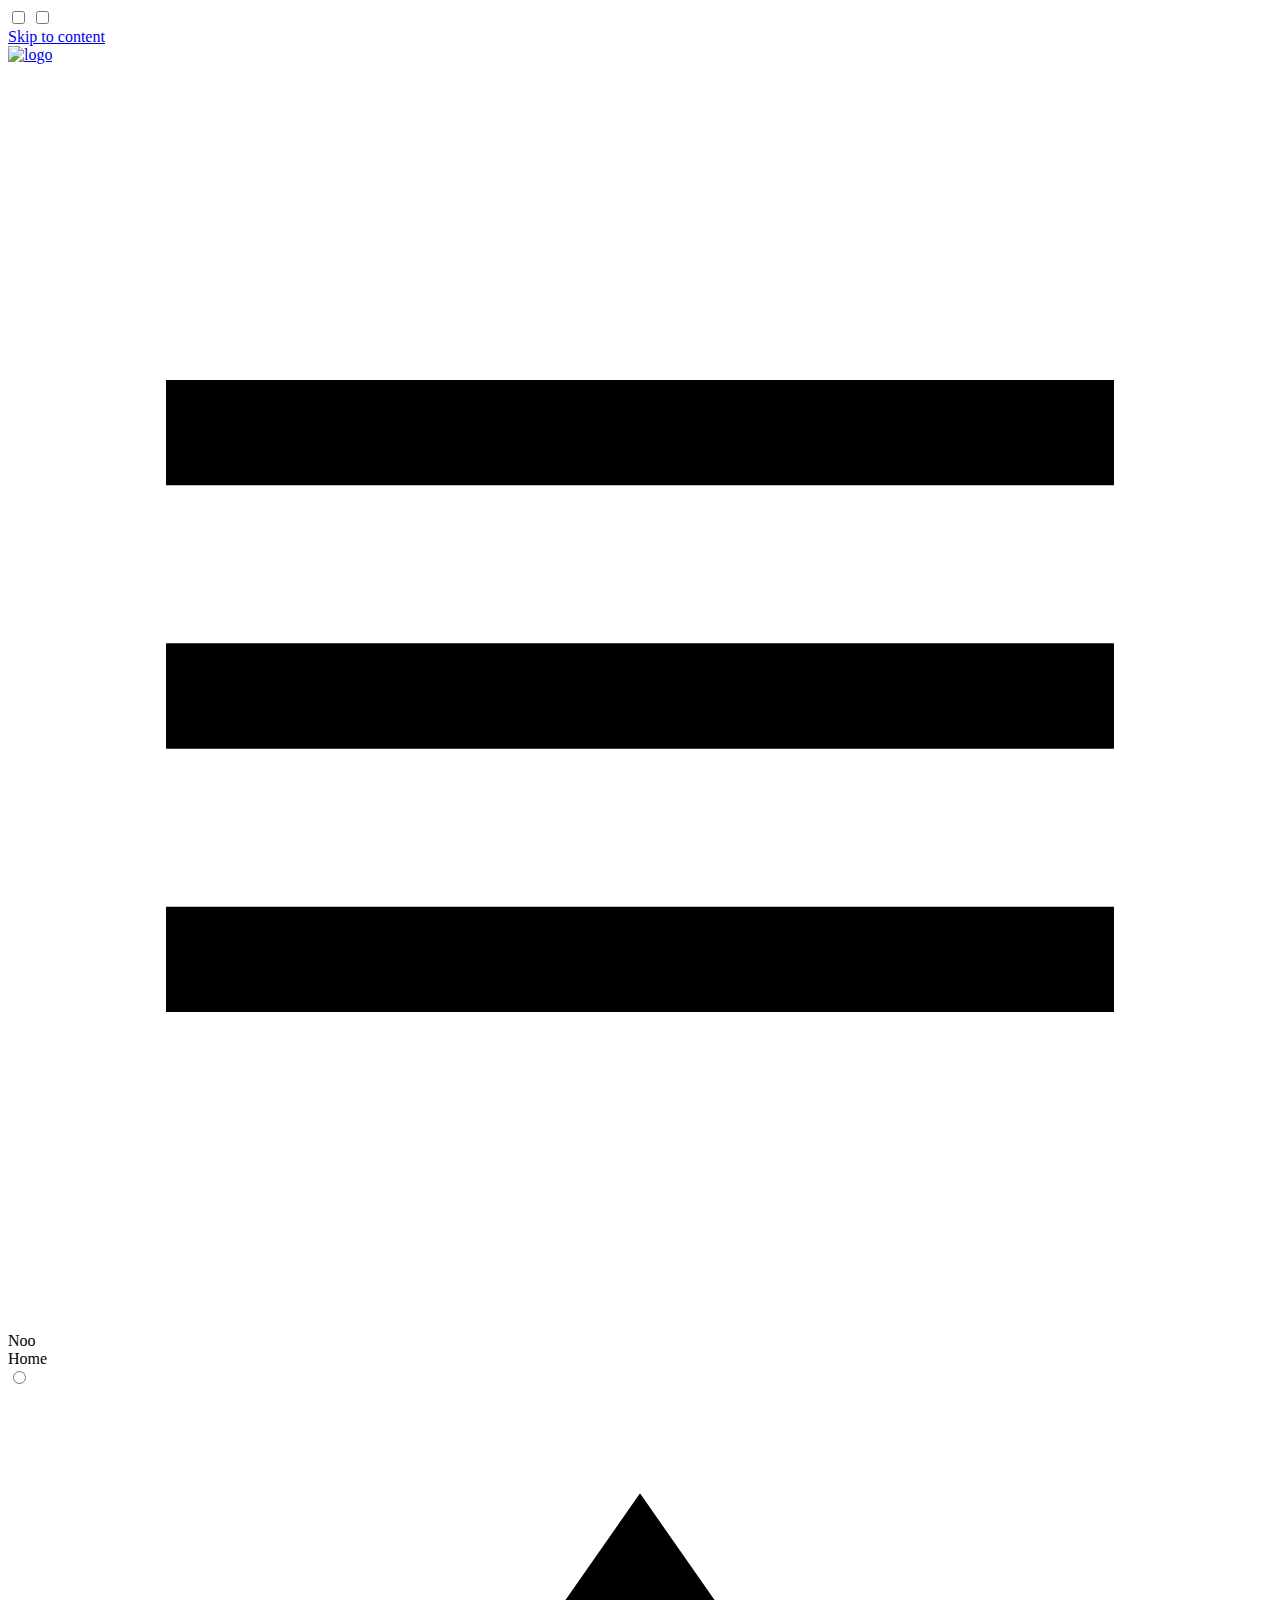
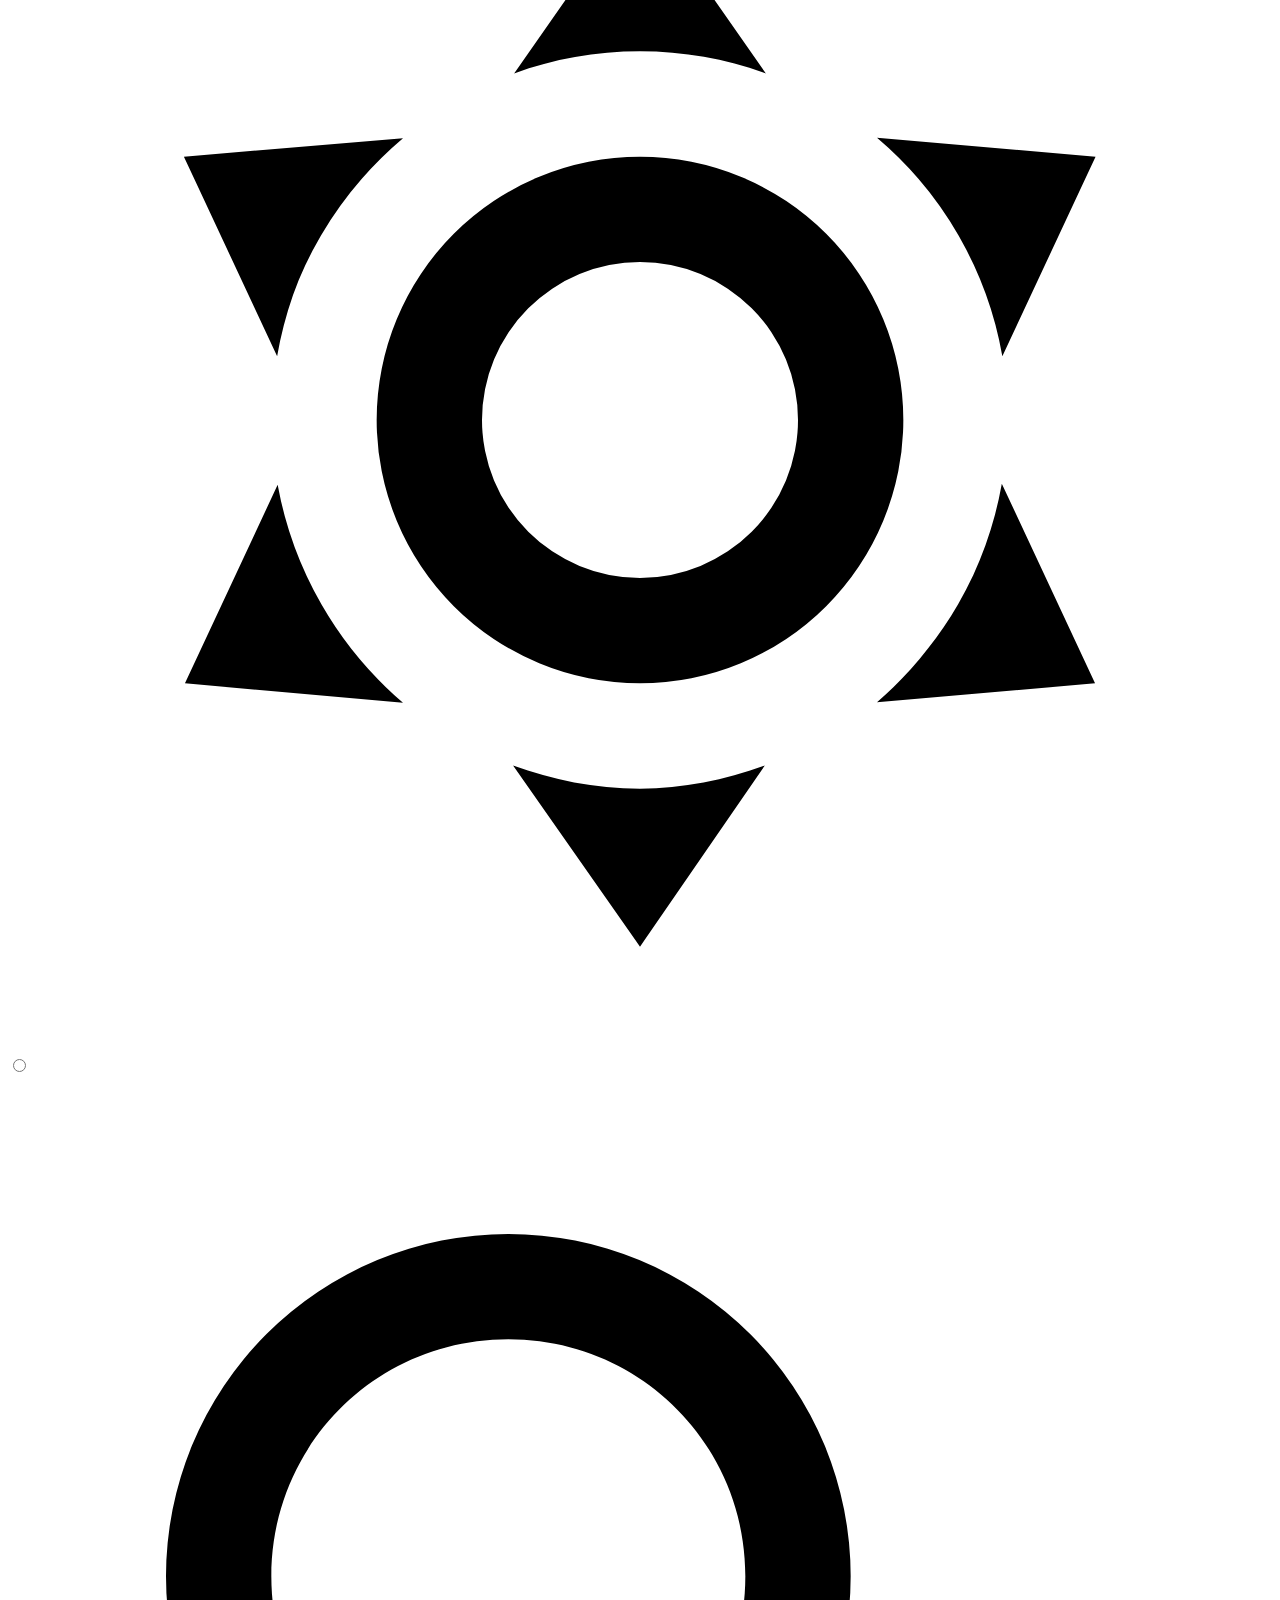
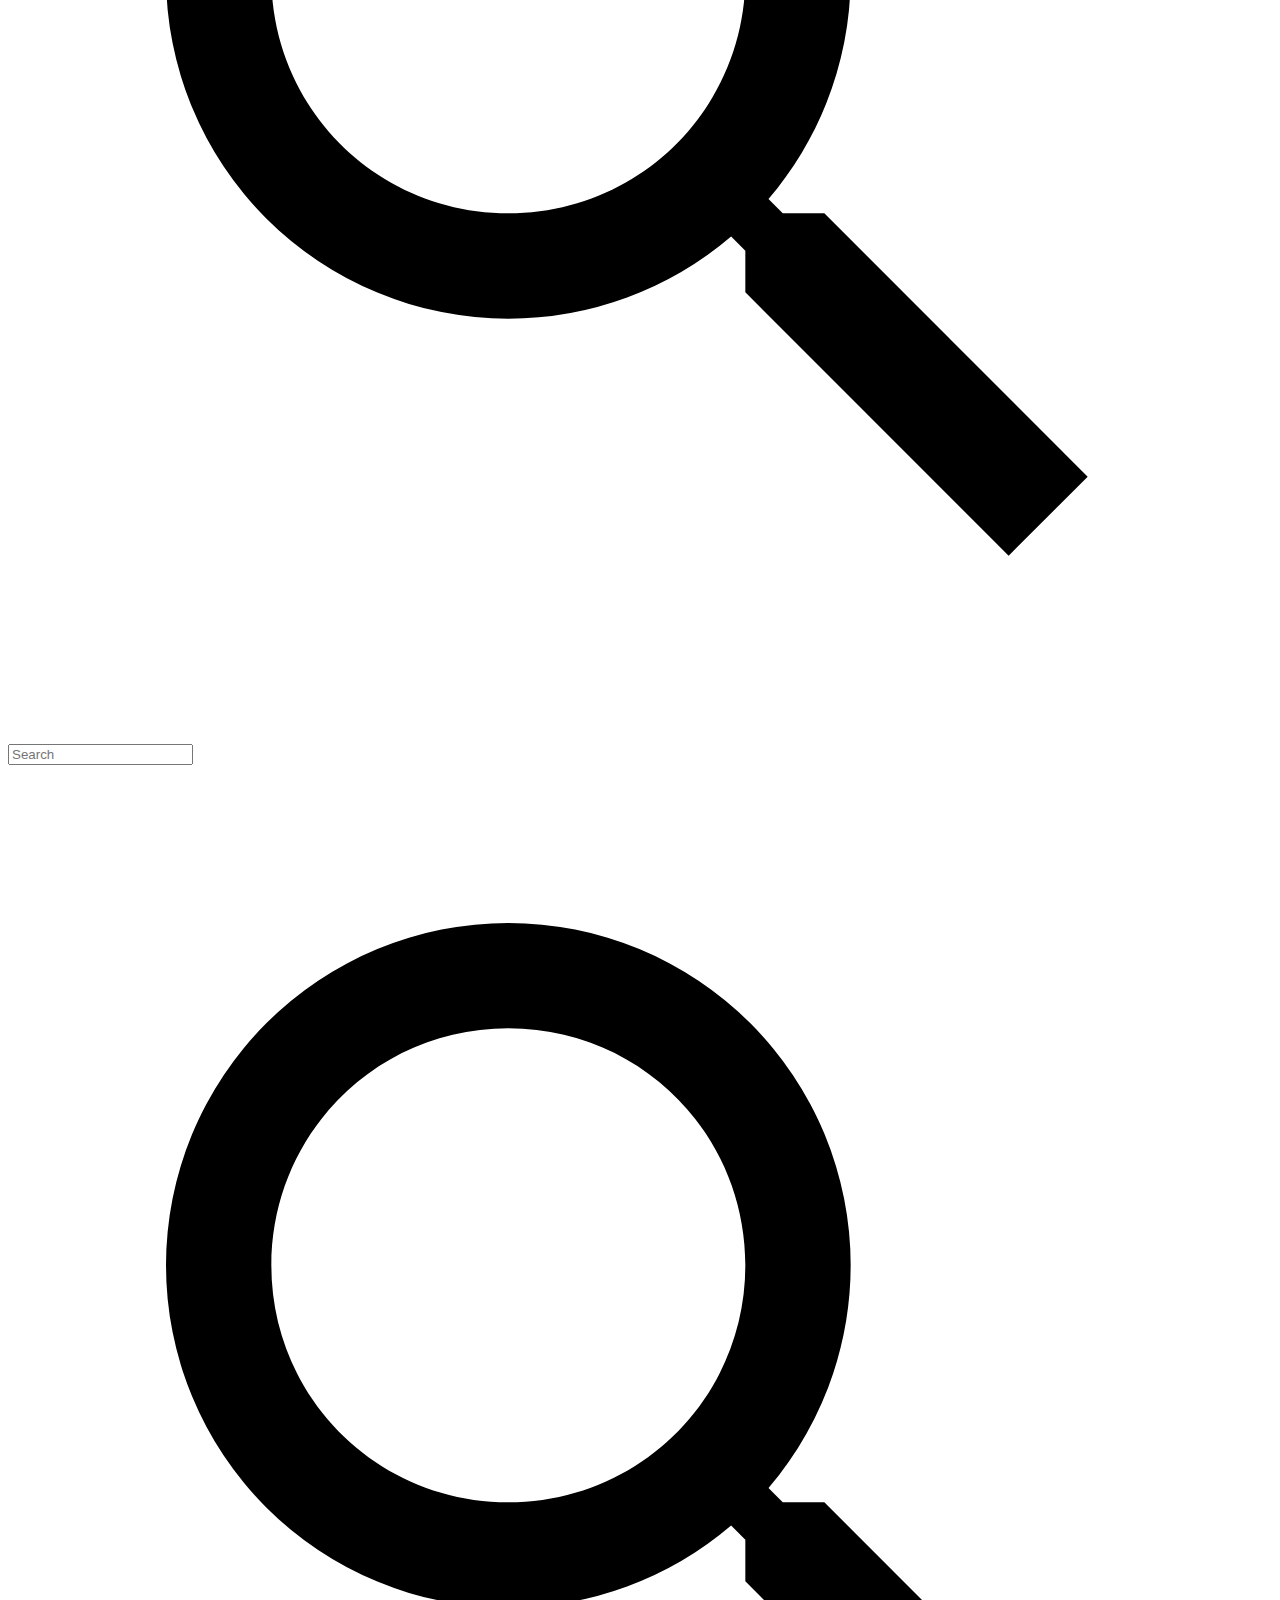
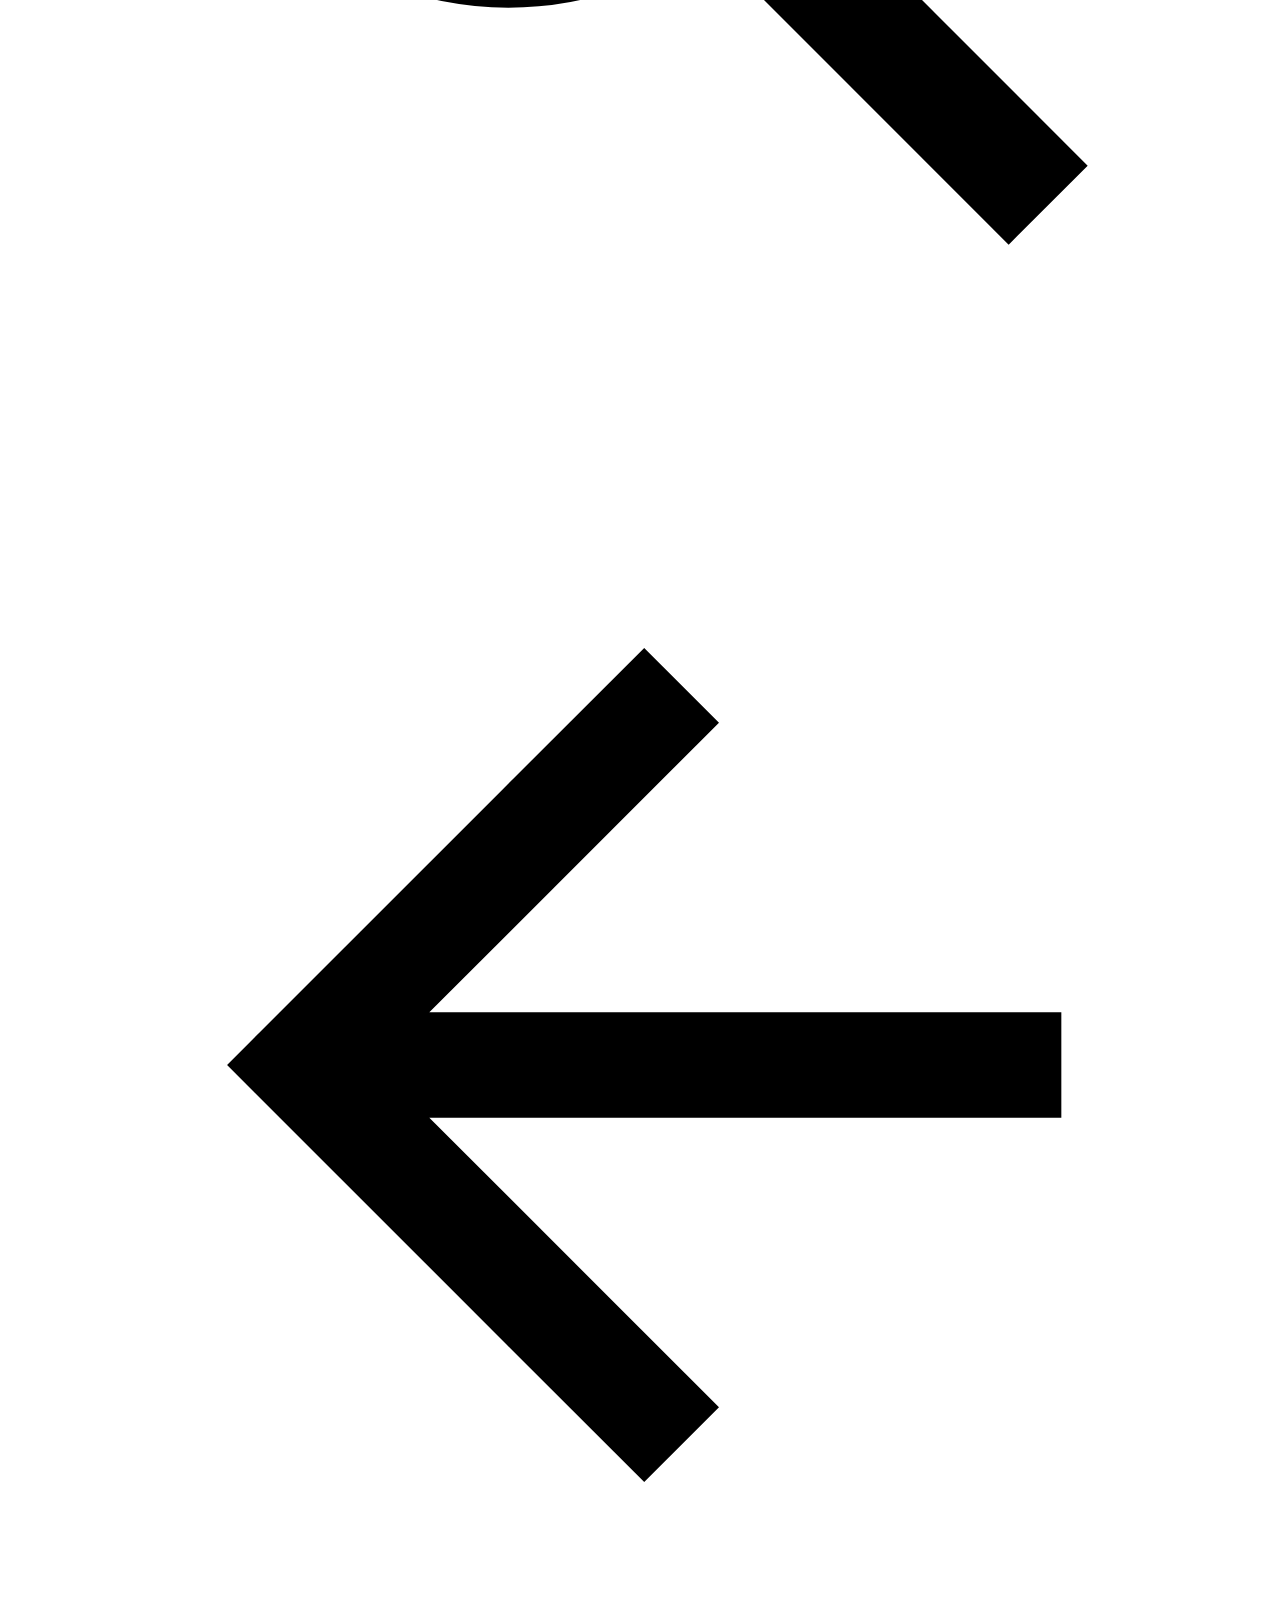
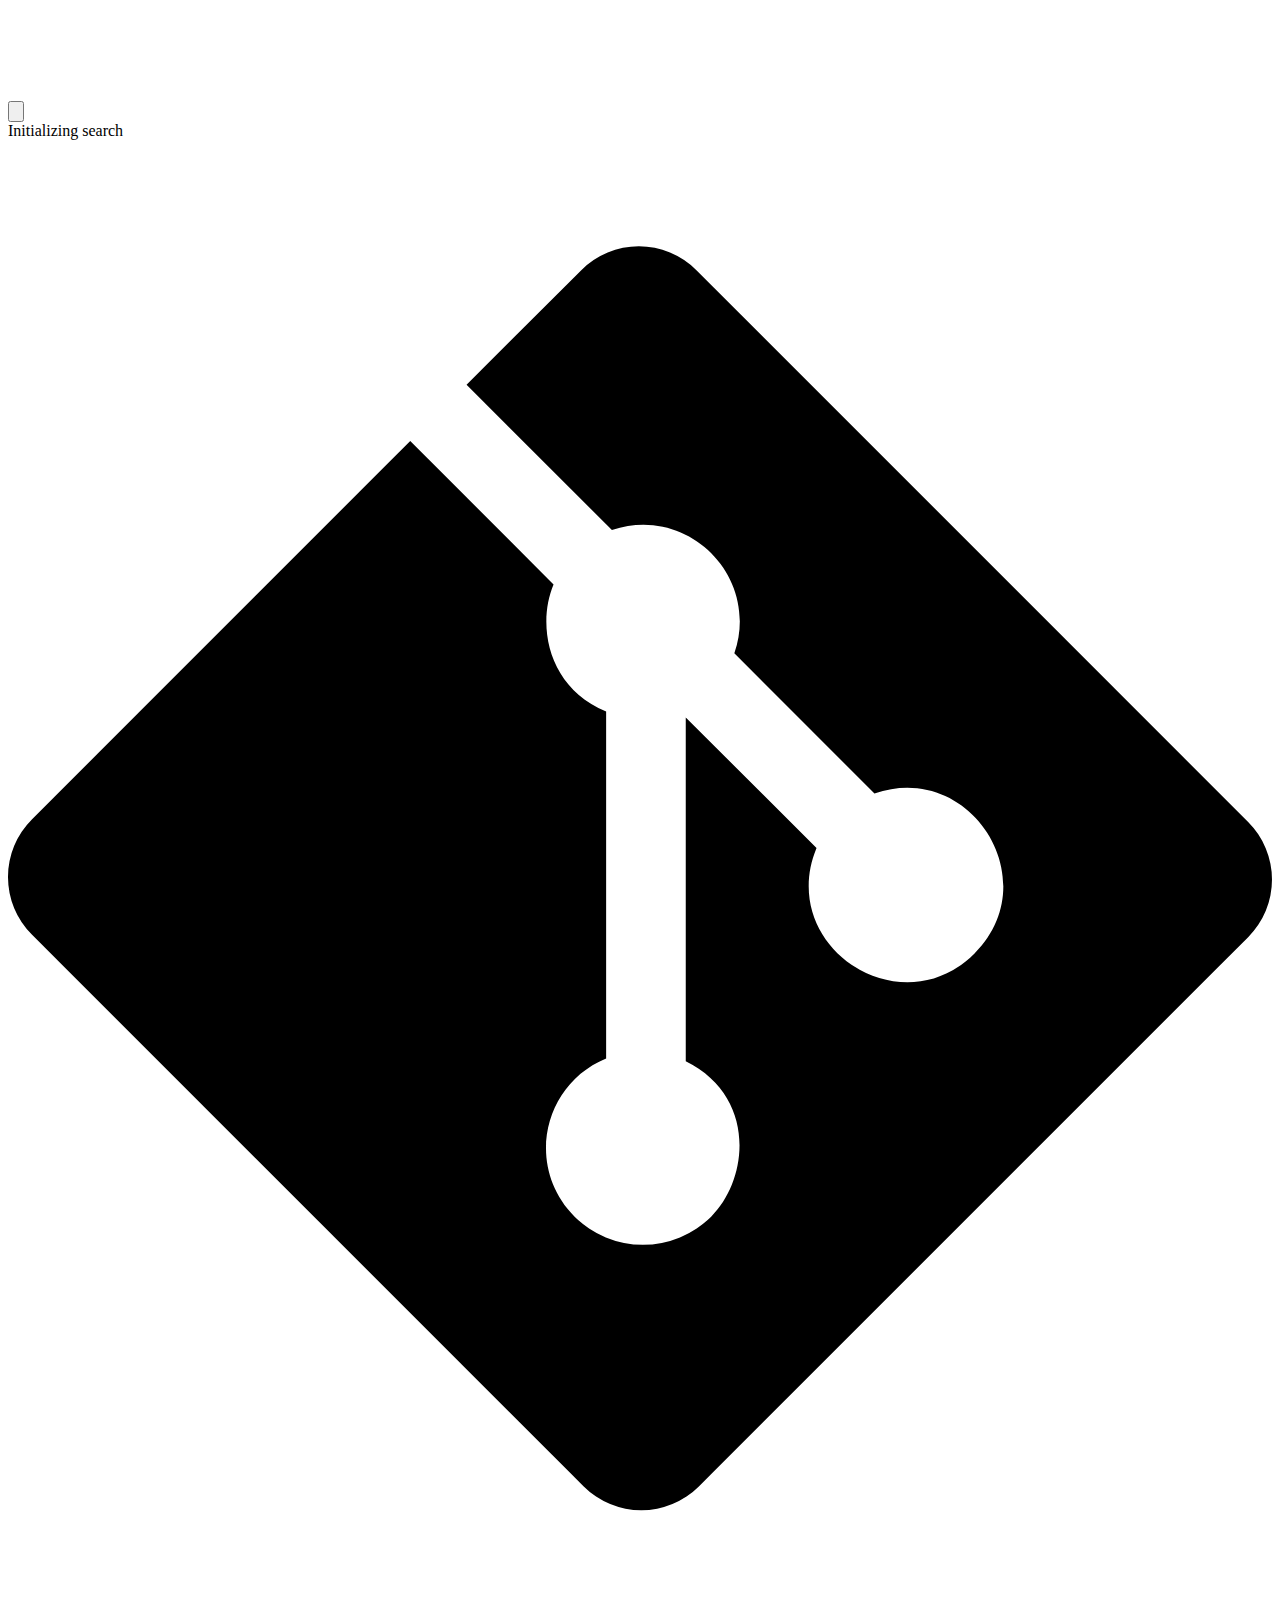
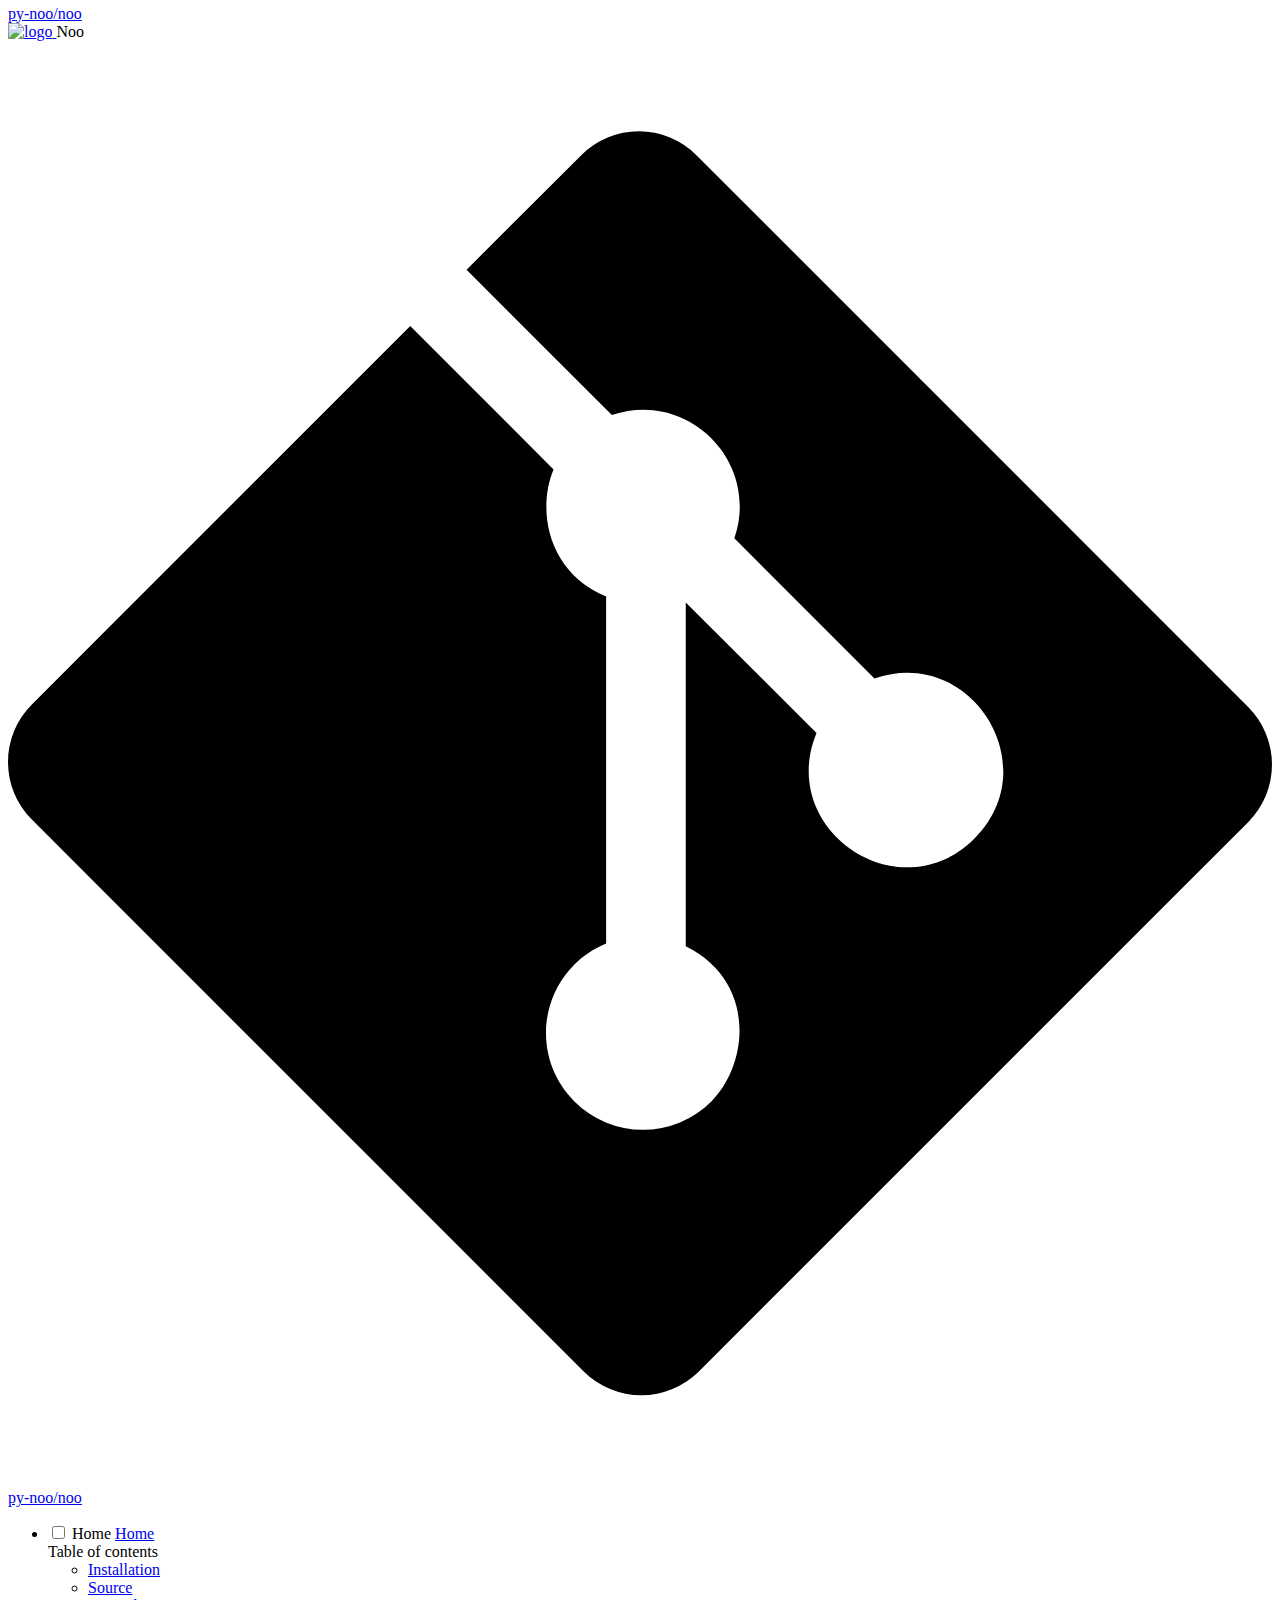
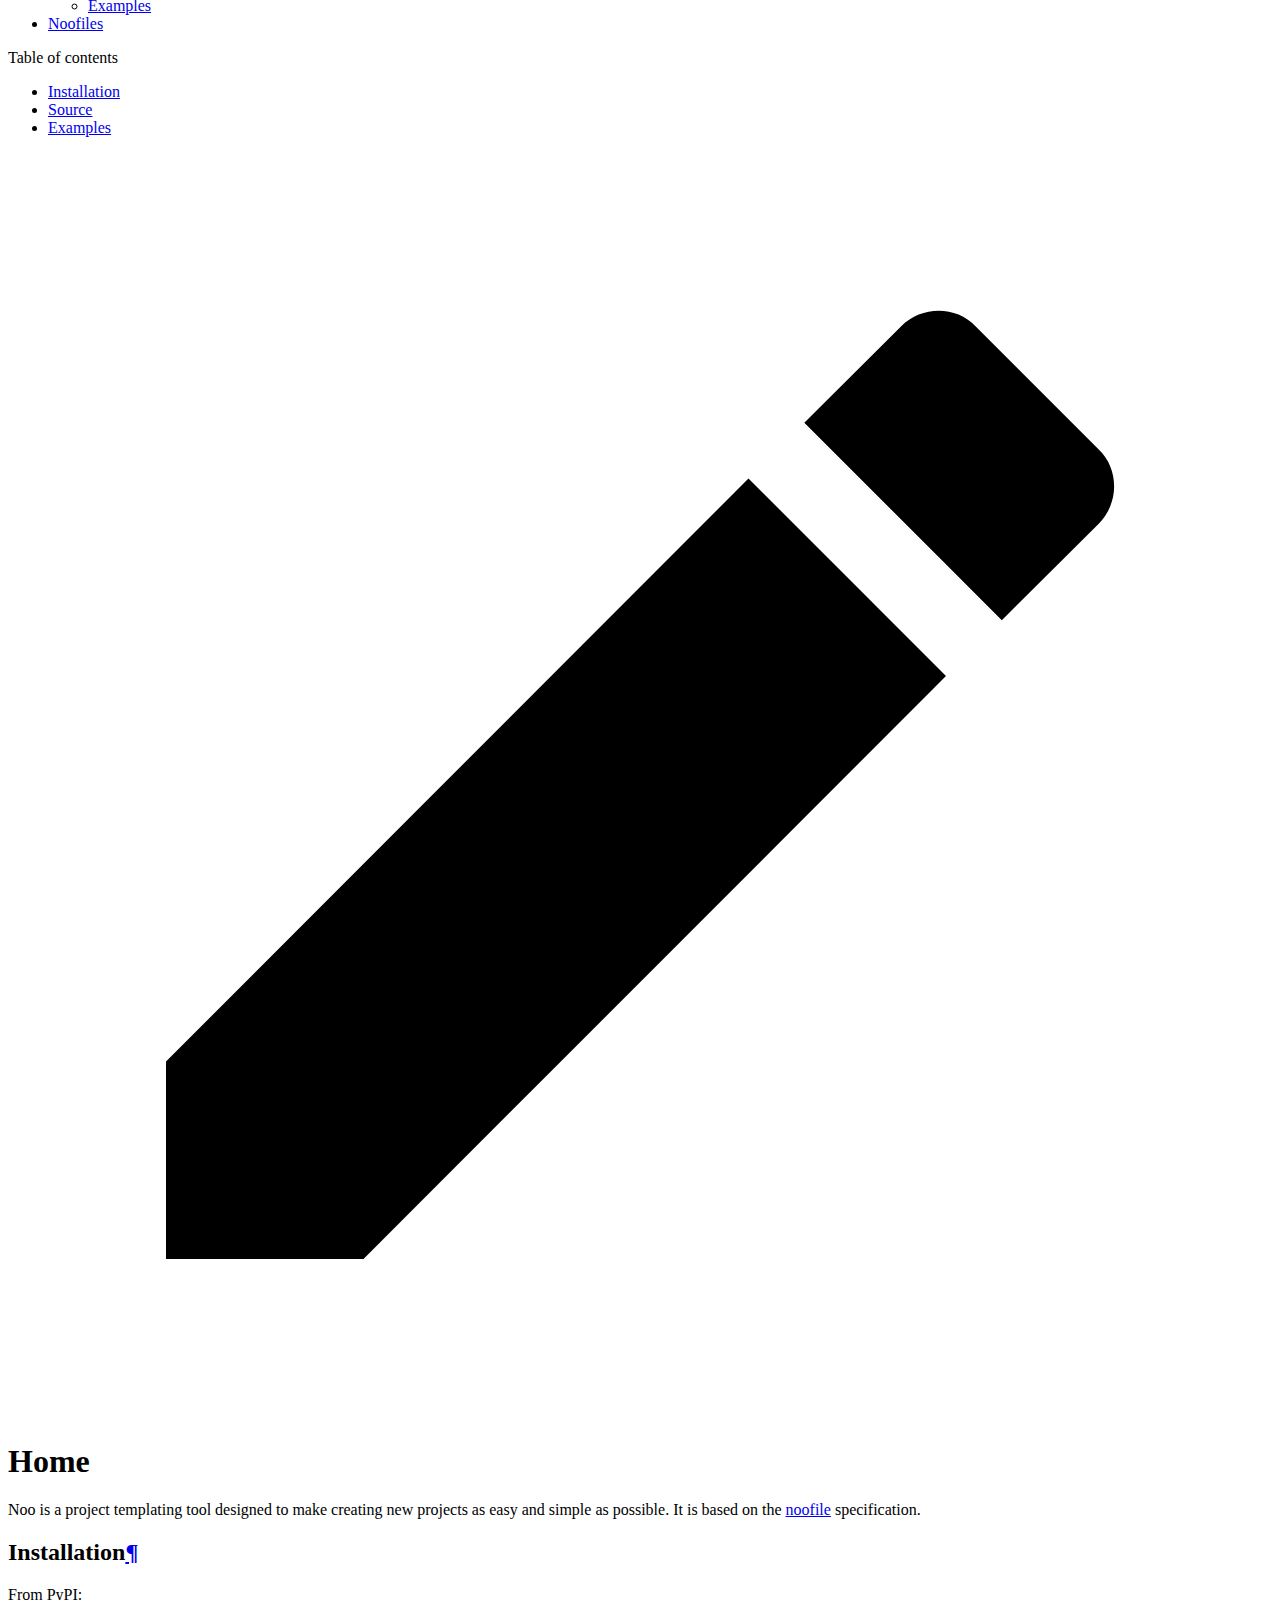
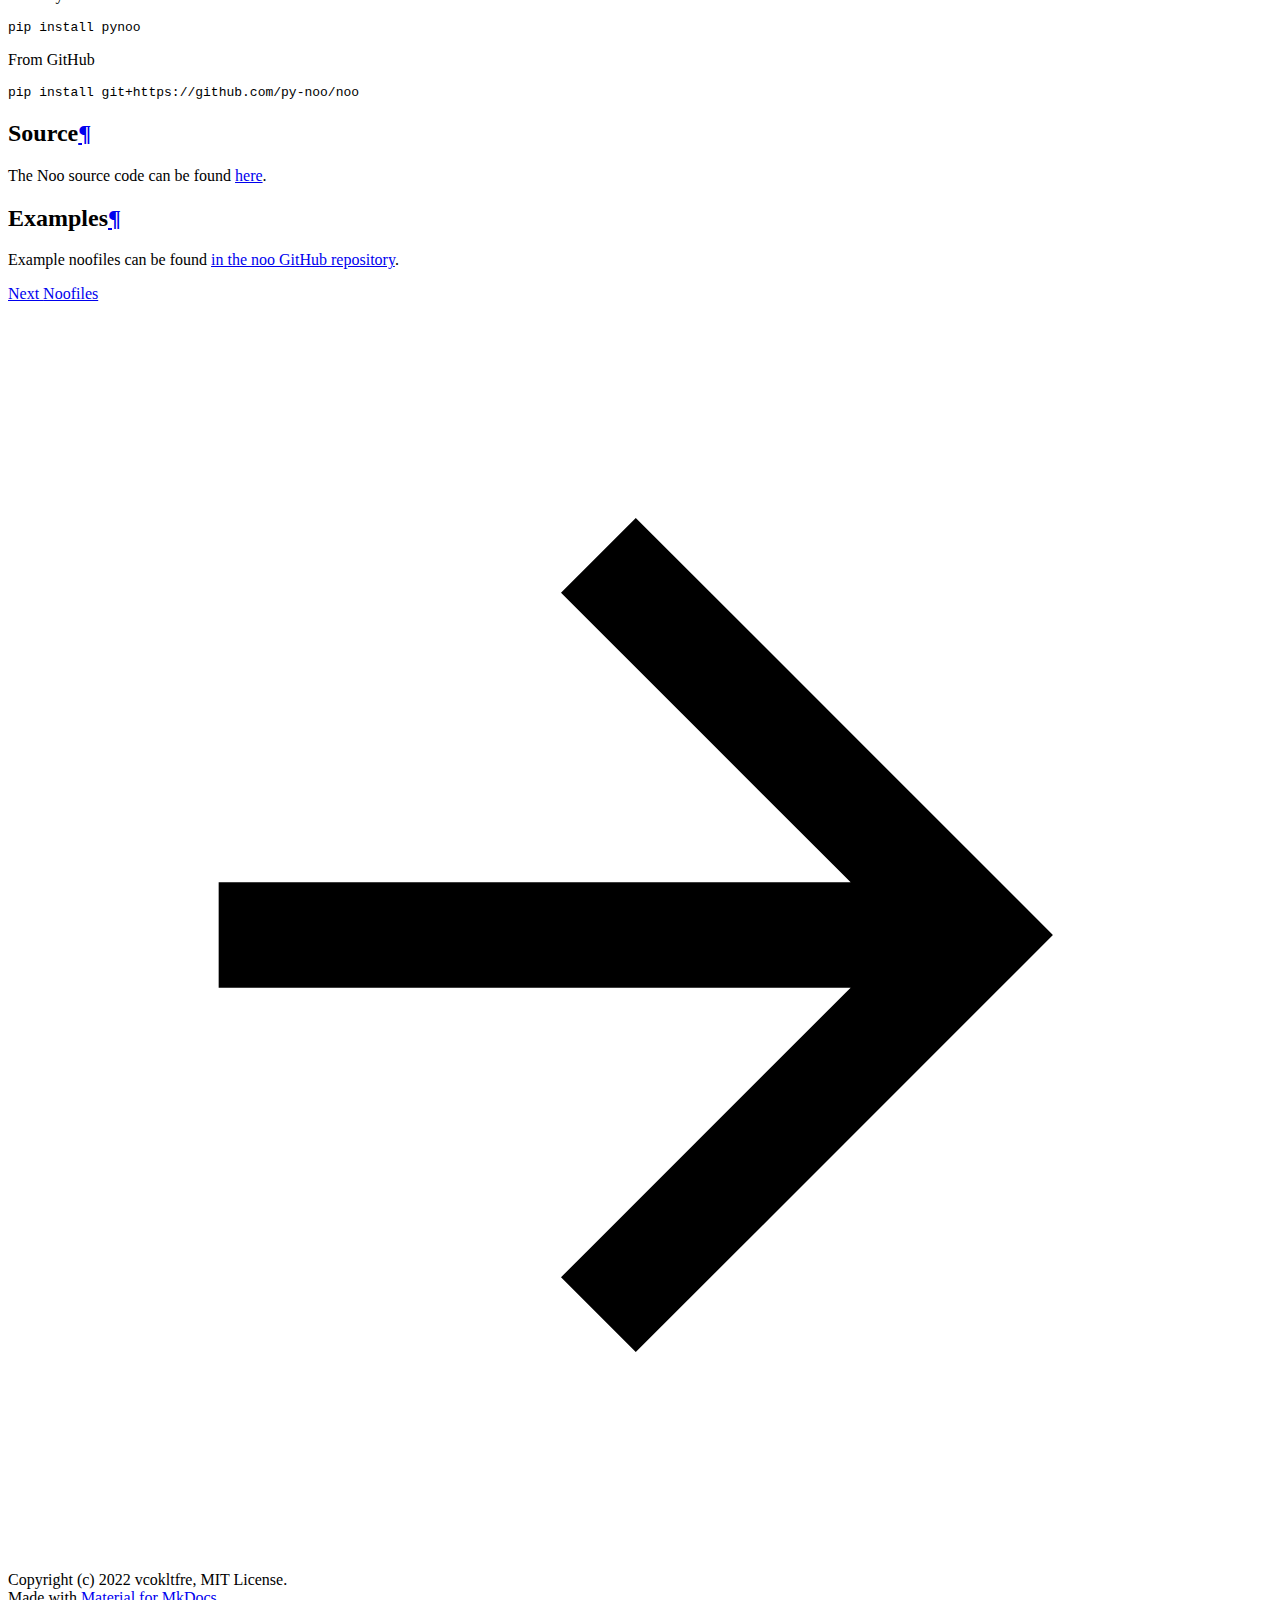
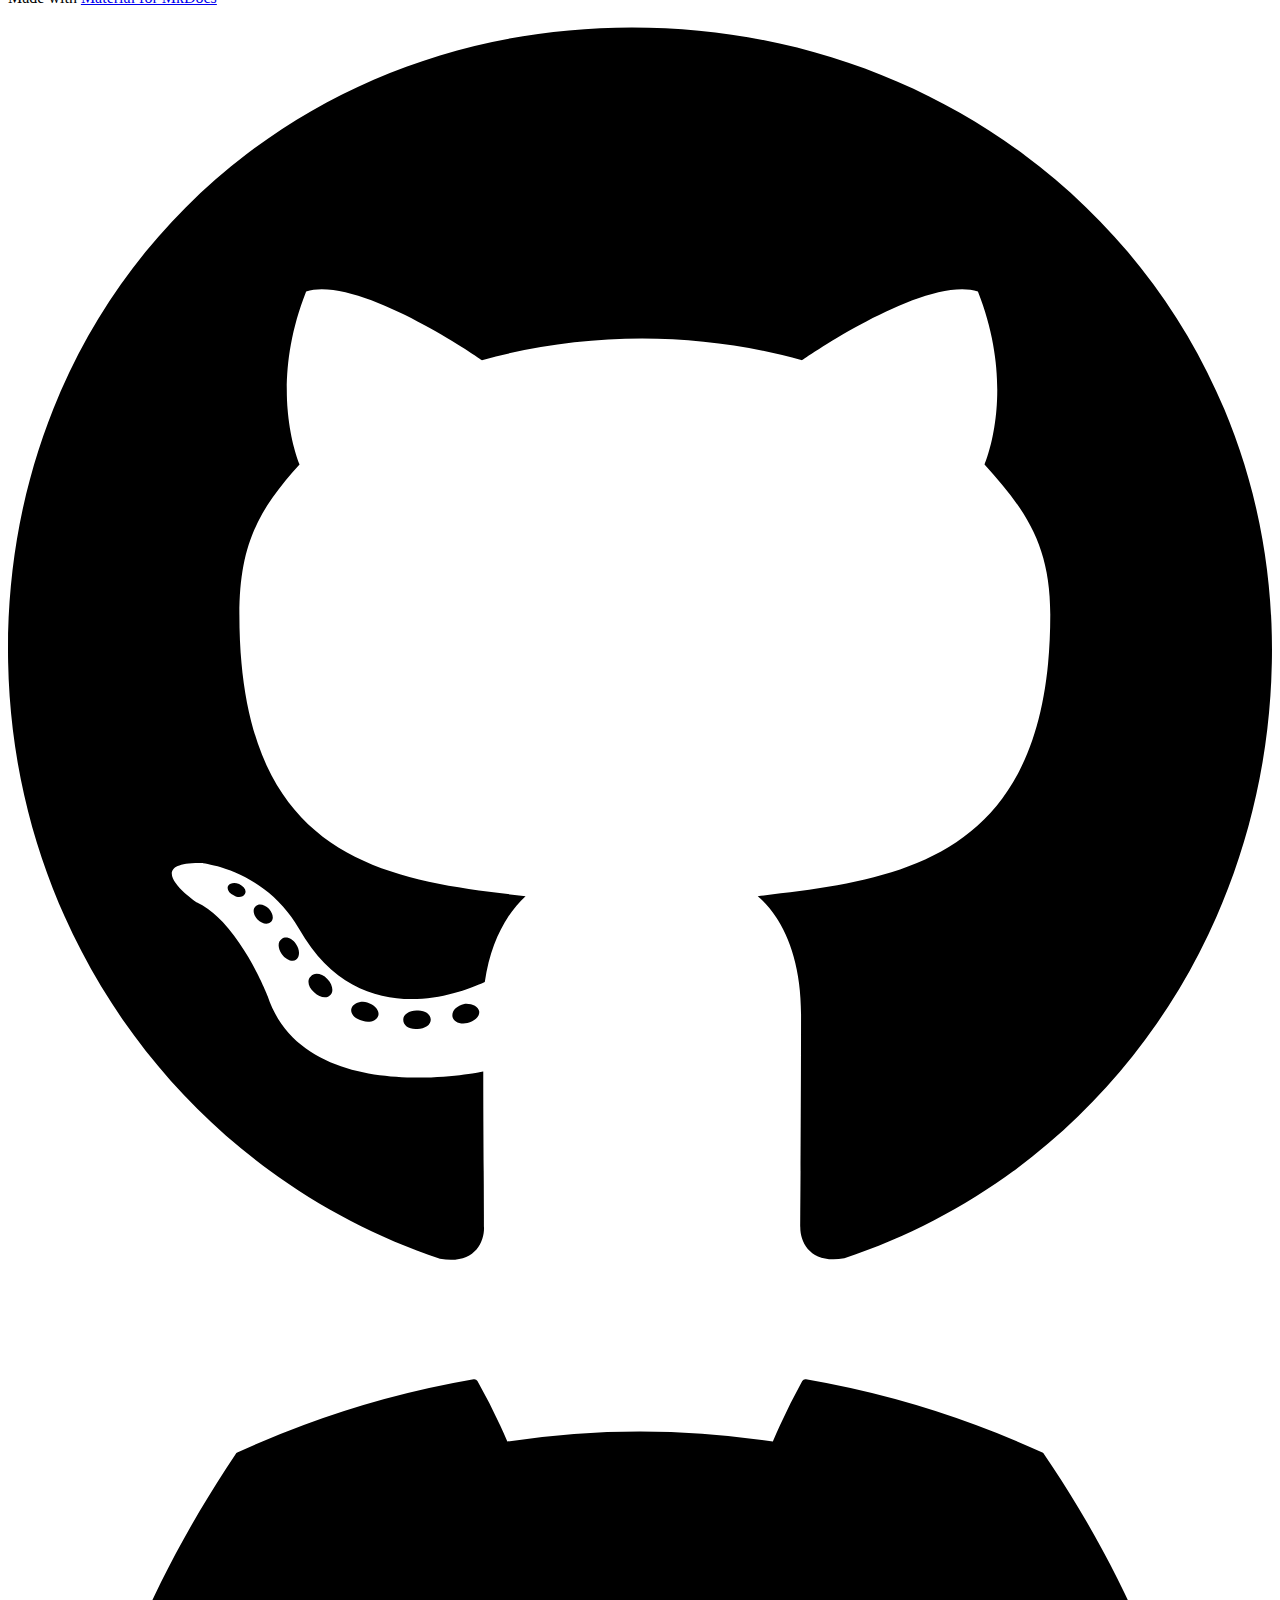
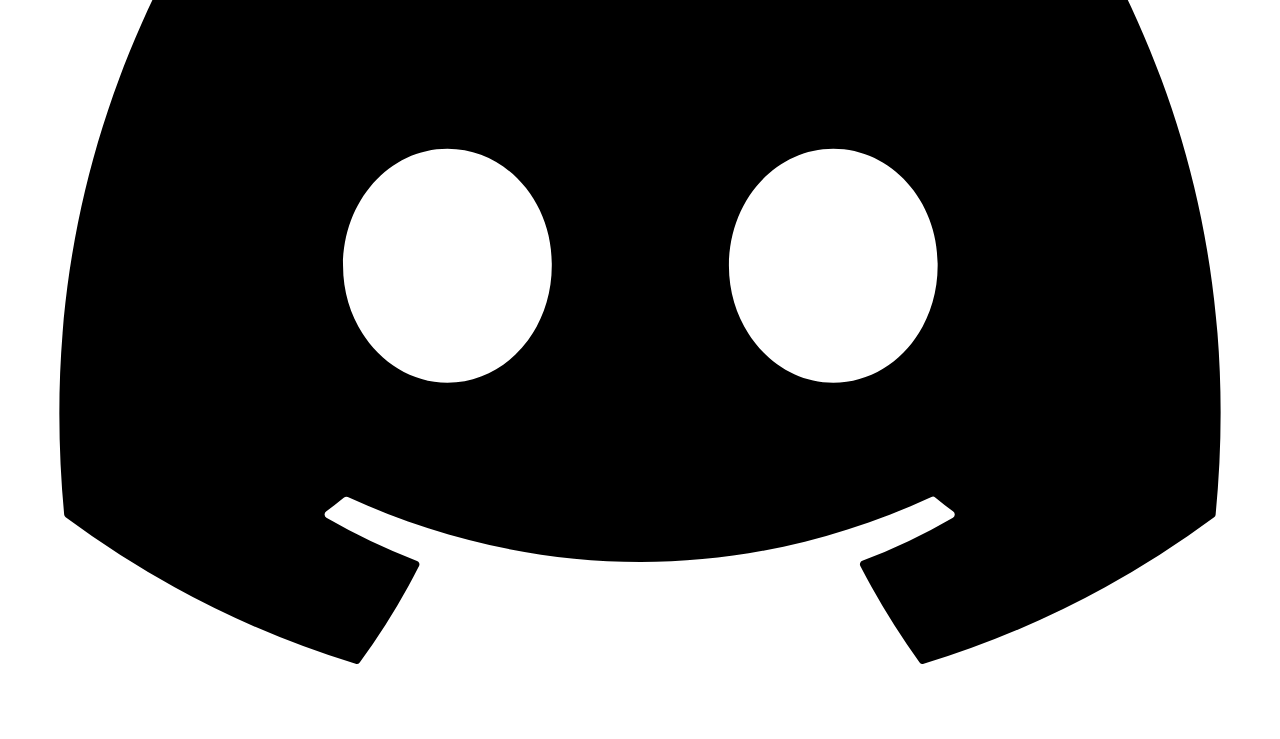
==== index.html @ ce6f0817 "Deployed 5e84548 with MkDocs version: 1.2.3" ====
<!doctype html>
<html lang="en" class="no-js">
  <head>
    
      <meta charset="utf-8">
      <meta name="viewport" content="width=device-width,initial-scale=1">
      
        <meta name="description" content="Easily create new projects from template repositories.">
      
      
      
        <link rel="canonical" href="https://nooproject.dev/">
      
      <link rel="icon" href="assets/noo.png">
      <meta name="generator" content="mkdocs-1.2.3, mkdocs-material-8.2.5">
    
    
      
        <title>Noo</title>
      
    
    
      <link rel="stylesheet" href="assets/stylesheets/main.2d9f7617.min.css">
      
        
        <link rel="stylesheet" href="assets/stylesheets/palette.e6a45f82.min.css">
        
      
    
    
    
      
        
        
        <link rel="preconnect" href="https://fonts.gstatic.com" crossorigin>
        <link rel="stylesheet" href="https://fonts.googleapis.com/css?family=Roboto:300,300i,400,400i,700,700i%7CRoboto+Mono:400,400i,700,700i&display=fallback">
        <style>:root{--md-text-font:"Roboto";--md-code-font:"Roboto Mono"}</style>
      
    
    
      <link rel="stylesheet" href="styles/light.css">
    
      <link rel="stylesheet" href="styles/dark.css">
    
      <link rel="stylesheet" href="styles/common.css">
    
    <script>__md_scope=new URL(".",location),__md_get=(e,_=localStorage,t=__md_scope)=>JSON.parse(_.getItem(t.pathname+"."+e)),__md_set=(e,_,t=localStorage,a=__md_scope)=>{try{t.setItem(a.pathname+"."+e,JSON.stringify(_))}catch(e){}}</script>
    
      

    
    
  </head>
  
  
    
    
      
    
    
    
    
    <body dir="ltr" data-md-color-scheme="light" data-md-color-primary="" data-md-color-accent="">
  
    
    
      <script>var palette=__md_get("__palette");if(palette&&"object"==typeof palette.color)for(var key of Object.keys(palette.color))document.body.setAttribute("data-md-color-"+key,palette.color[key])</script>
    
    <input class="md-toggle" data-md-toggle="drawer" type="checkbox" id="__drawer" autocomplete="off">
    <input class="md-toggle" data-md-toggle="search" type="checkbox" id="__search" autocomplete="off">
    <label class="md-overlay" for="__drawer"></label>
    <div data-md-component="skip">
      
        
        <a href="#installation" class="md-skip">
          Skip to content
        </a>
      
    </div>
    <div data-md-component="announce">
      
    </div>
    
    
      

<header class="md-header" data-md-component="header">
  <nav class="md-header__inner md-grid" aria-label="Header">
    <a href="." title="Noo" class="md-header__button md-logo" aria-label="Noo" data-md-component="logo">
      
  <img src="assets/noo.png" alt="logo">

    </a>
    <label class="md-header__button md-icon" for="__drawer">
      <svg xmlns="http://www.w3.org/2000/svg" viewBox="0 0 24 24"><path d="M3 6h18v2H3V6m0 5h18v2H3v-2m0 5h18v2H3v-2z"/></svg>
    </label>
    <div class="md-header__title" data-md-component="header-title">
      <div class="md-header__ellipsis">
        <div class="md-header__topic">
          <span class="md-ellipsis">
            Noo
          </span>
        </div>
        <div class="md-header__topic" data-md-component="header-topic">
          <span class="md-ellipsis">
            
              Home
            
          </span>
        </div>
      </div>
    </div>
    
      <form class="md-header__option" data-md-component="palette">
        
          
          
          <input class="md-option" data-md-color-media="(prefers-color-scheme: light)" data-md-color-scheme="light" data-md-color-primary="" data-md-color-accent=""  aria-label="Light Mode"  type="radio" name="__palette" id="__palette_1">
          
            <label class="md-header__button md-icon" title="Light Mode" for="__palette_2" hidden>
              <svg xmlns="http://www.w3.org/2000/svg" viewBox="0 0 24 24"><path d="M12 7a5 5 0 0 1 5 5 5 5 0 0 1-5 5 5 5 0 0 1-5-5 5 5 0 0 1 5-5m0 2a3 3 0 0 0-3 3 3 3 0 0 0 3 3 3 3 0 0 0 3-3 3 3 0 0 0-3-3m0-7 2.39 3.42C13.65 5.15 12.84 5 12 5c-.84 0-1.65.15-2.39.42L12 2M3.34 7l4.16-.35A7.2 7.2 0 0 0 5.94 8.5c-.44.74-.69 1.5-.83 2.29L3.34 7m.02 10 1.76-3.77a7.131 7.131 0 0 0 2.38 4.14L3.36 17M20.65 7l-1.77 3.79a7.023 7.023 0 0 0-2.38-4.15l4.15.36m-.01 10-4.14.36c.59-.51 1.12-1.14 1.54-1.86.42-.73.69-1.5.83-2.29L20.64 17M12 22l-2.41-3.44c.74.27 1.55.44 2.41.44.82 0 1.63-.17 2.37-.44L12 22z"/></svg>
            </label>
          
        
          
          
          <input class="md-option" data-md-color-media="(prefers-color-scheme: dark)" data-md-color-scheme="dark" data-md-color-primary="" data-md-color-accent=""  aria-label="Dark Mode"  type="radio" name="__palette" id="__palette_2">
          
            <label class="md-header__button md-icon" title="Dark Mode" for="__palette_1" hidden>
              <svg xmlns="http://www.w3.org/2000/svg" viewBox="0 0 24 24"><path d="m17.75 4.09-2.53 1.94.91 3.06-2.63-1.81-2.63 1.81.91-3.06-2.53-1.94L12.44 4l1.06-3 1.06 3 3.19.09m3.5 6.91-1.64 1.25.59 1.98-1.7-1.17-1.7 1.17.59-1.98L15.75 11l2.06-.05L18.5 9l.69 1.95 2.06.05m-2.28 4.95c.83-.08 1.72 1.1 1.19 1.85-.32.45-.66.87-1.08 1.27C15.17 23 8.84 23 4.94 19.07c-3.91-3.9-3.91-10.24 0-14.14.4-.4.82-.76 1.27-1.08.75-.53 1.93.36 1.85 1.19-.27 2.86.69 5.83 2.89 8.02a9.96 9.96 0 0 0 8.02 2.89m-1.64 2.02a12.08 12.08 0 0 1-7.8-3.47c-2.17-2.19-3.33-5-3.49-7.82-2.81 3.14-2.7 7.96.31 10.98 3.02 3.01 7.84 3.12 10.98.31z"/></svg>
            </label>
          
        
      </form>
    
    
    
      <label class="md-header__button md-icon" for="__search">
        <svg xmlns="http://www.w3.org/2000/svg" viewBox="0 0 24 24"><path d="M9.5 3A6.5 6.5 0 0 1 16 9.5c0 1.61-.59 3.09-1.56 4.23l.27.27h.79l5 5-1.5 1.5-5-5v-.79l-.27-.27A6.516 6.516 0 0 1 9.5 16 6.5 6.5 0 0 1 3 9.5 6.5 6.5 0 0 1 9.5 3m0 2C7 5 5 7 5 9.5S7 14 9.5 14 14 12 14 9.5 12 5 9.5 5z"/></svg>
      </label>
      <div class="md-search" data-md-component="search" role="dialog">
  <label class="md-search__overlay" for="__search"></label>
  <div class="md-search__inner" role="search">
    <form class="md-search__form" name="search">
      <input type="text" class="md-search__input" name="query" aria-label="Search" placeholder="Search" autocapitalize="off" autocorrect="off" autocomplete="off" spellcheck="false" data-md-component="search-query" required>
      <label class="md-search__icon md-icon" for="__search">
        <svg xmlns="http://www.w3.org/2000/svg" viewBox="0 0 24 24"><path d="M9.5 3A6.5 6.5 0 0 1 16 9.5c0 1.61-.59 3.09-1.56 4.23l.27.27h.79l5 5-1.5 1.5-5-5v-.79l-.27-.27A6.516 6.516 0 0 1 9.5 16 6.5 6.5 0 0 1 3 9.5 6.5 6.5 0 0 1 9.5 3m0 2C7 5 5 7 5 9.5S7 14 9.5 14 14 12 14 9.5 12 5 9.5 5z"/></svg>
        <svg xmlns="http://www.w3.org/2000/svg" viewBox="0 0 24 24"><path d="M20 11v2H8l5.5 5.5-1.42 1.42L4.16 12l7.92-7.92L13.5 5.5 8 11h12z"/></svg>
      </label>
      <nav class="md-search__options" aria-label="Search">
        
        <button type="reset" class="md-search__icon md-icon" aria-label="Clear" tabindex="-1">
          <svg xmlns="http://www.w3.org/2000/svg" viewBox="0 0 24 24"><path d="M19 6.41 17.59 5 12 10.59 6.41 5 5 6.41 10.59 12 5 17.59 6.41 19 12 13.41 17.59 19 19 17.59 13.41 12 19 6.41z"/></svg>
        </button>
      </nav>
      
    </form>
    <div class="md-search__output">
      <div class="md-search__scrollwrap" data-md-scrollfix>
        <div class="md-search-result" data-md-component="search-result">
          <div class="md-search-result__meta">
            Initializing search
          </div>
          <ol class="md-search-result__list"></ol>
        </div>
      </div>
    </div>
  </div>
</div>
    
    
      <div class="md-header__source">
        <a href="https://github.com/py-noo/noo/" title="Go to repository" class="md-source" data-md-component="source">
  <div class="md-source__icon md-icon">
    
    <svg xmlns="http://www.w3.org/2000/svg" viewBox="0 0 448 512"><!--! Font Awesome Free 6.0.0 by @fontawesome - https://fontawesome.com License - https://fontawesome.com/license/free (Icons: CC BY 4.0, Fonts: SIL OFL 1.1, Code: MIT License) Copyright 2022 Fonticons, Inc.--><path d="M439.55 236.05 244 40.45a28.87 28.87 0 0 0-40.81 0l-40.66 40.63 51.52 51.52c27.06-9.14 52.68 16.77 43.39 43.68l49.66 49.66c34.23-11.8 61.18 31 35.47 56.69-26.49 26.49-70.21-2.87-56-37.34L240.22 199v121.85c25.3 12.54 22.26 41.85 9.08 55a34.34 34.34 0 0 1-48.55 0c-17.57-17.6-11.07-46.91 11.25-56v-123c-20.8-8.51-24.6-30.74-18.64-45L142.57 101 8.45 235.14a28.86 28.86 0 0 0 0 40.81l195.61 195.6a28.86 28.86 0 0 0 40.8 0l194.69-194.69a28.86 28.86 0 0 0 0-40.81z"/></svg>
  </div>
  <div class="md-source__repository">
    py-noo/noo
  </div>
</a>
      </div>
    
  </nav>
  
</header>
    
    <div class="md-container" data-md-component="container">
      
      
        
          
        
      
      <main class="md-main" data-md-component="main">
        <div class="md-main__inner md-grid">
          
            
              
              <div class="md-sidebar md-sidebar--primary" data-md-component="sidebar" data-md-type="navigation" >
                <div class="md-sidebar__scrollwrap">
                  <div class="md-sidebar__inner">
                    


<nav class="md-nav md-nav--primary" aria-label="Navigation" data-md-level="0">
  <label class="md-nav__title" for="__drawer">
    <a href="." title="Noo" class="md-nav__button md-logo" aria-label="Noo" data-md-component="logo">
      
  <img src="assets/noo.png" alt="logo">

    </a>
    Noo
  </label>
  
    <div class="md-nav__source">
      <a href="https://github.com/py-noo/noo/" title="Go to repository" class="md-source" data-md-component="source">
  <div class="md-source__icon md-icon">
    
    <svg xmlns="http://www.w3.org/2000/svg" viewBox="0 0 448 512"><!--! Font Awesome Free 6.0.0 by @fontawesome - https://fontawesome.com License - https://fontawesome.com/license/free (Icons: CC BY 4.0, Fonts: SIL OFL 1.1, Code: MIT License) Copyright 2022 Fonticons, Inc.--><path d="M439.55 236.05 244 40.45a28.87 28.87 0 0 0-40.81 0l-40.66 40.63 51.52 51.52c27.06-9.14 52.68 16.77 43.39 43.68l49.66 49.66c34.23-11.8 61.18 31 35.47 56.69-26.49 26.49-70.21-2.87-56-37.34L240.22 199v121.85c25.3 12.54 22.26 41.85 9.08 55a34.34 34.34 0 0 1-48.55 0c-17.57-17.6-11.07-46.91 11.25-56v-123c-20.8-8.51-24.6-30.74-18.64-45L142.57 101 8.45 235.14a28.86 28.86 0 0 0 0 40.81l195.61 195.6a28.86 28.86 0 0 0 40.8 0l194.69-194.69a28.86 28.86 0 0 0 0-40.81z"/></svg>
  </div>
  <div class="md-source__repository">
    py-noo/noo
  </div>
</a>
    </div>
  
  <ul class="md-nav__list" data-md-scrollfix>
    
      
      
      

  
  
    
  
  
    <li class="md-nav__item md-nav__item--active">
      
      <input class="md-nav__toggle md-toggle" data-md-toggle="toc" type="checkbox" id="__toc">
      
      
      
        <label class="md-nav__link md-nav__link--active" for="__toc">
          Home
          <span class="md-nav__icon md-icon"></span>
        </label>
      
      <a href="." class="md-nav__link md-nav__link--active">
        Home
      </a>
      
        

<nav class="md-nav md-nav--secondary" aria-label="Table of contents">
  
  
  
  
    <label class="md-nav__title" for="__toc">
      <span class="md-nav__icon md-icon"></span>
      Table of contents
    </label>
    <ul class="md-nav__list" data-md-component="toc" data-md-scrollfix>
      
        <li class="md-nav__item">
  <a href="#installation" class="md-nav__link">
    Installation
  </a>
  
</li>
      
        <li class="md-nav__item">
  <a href="#source" class="md-nav__link">
    Source
  </a>
  
</li>
      
        <li class="md-nav__item">
  <a href="#examples" class="md-nav__link">
    Examples
  </a>
  
</li>
      
    </ul>
  
</nav>
      
    </li>
  

    
      
      
      

  
  
  
    <li class="md-nav__item">
      <a href="noofile/" class="md-nav__link">
        Noofiles
      </a>
    </li>
  

    
  </ul>
</nav>
                  </div>
                </div>
              </div>
            
            
              
              <div class="md-sidebar md-sidebar--secondary" data-md-component="sidebar" data-md-type="toc" >
                <div class="md-sidebar__scrollwrap">
                  <div class="md-sidebar__inner">
                    

<nav class="md-nav md-nav--secondary" aria-label="Table of contents">
  
  
  
  
    <label class="md-nav__title" for="__toc">
      <span class="md-nav__icon md-icon"></span>
      Table of contents
    </label>
    <ul class="md-nav__list" data-md-component="toc" data-md-scrollfix>
      
        <li class="md-nav__item">
  <a href="#installation" class="md-nav__link">
    Installation
  </a>
  
</li>
      
        <li class="md-nav__item">
  <a href="#source" class="md-nav__link">
    Source
  </a>
  
</li>
      
        <li class="md-nav__item">
  <a href="#examples" class="md-nav__link">
    Examples
  </a>
  
</li>
      
    </ul>
  
</nav>
                  </div>
                </div>
              </div>
            
          
          <div class="md-content" data-md-component="content">
            <article class="md-content__inner md-typeset">
              
                
<a href="https://github.com/py-noo/noo/edit/master/docs/index.md" title="Edit this page" class="md-content__button md-icon">
  <svg xmlns="http://www.w3.org/2000/svg" viewBox="0 0 24 24"><path d="M20.71 7.04c.39-.39.39-1.04 0-1.41l-2.34-2.34c-.37-.39-1.02-.39-1.41 0l-1.84 1.83 3.75 3.75M3 17.25V21h3.75L17.81 9.93l-3.75-3.75L3 17.25z"/></svg>
</a>



  <h1>Home</h1>

<p>Noo is a project templating tool designed to make creating new projects as easy and simple as possible. It is based on the <a href="./noofile">noofile</a> specification.</p>
<h2 id="installation">Installation<a class="headerlink" href="#installation" title="Permanent link">&para;</a></h2>
<p>From PyPI:</p>
<div class="highlight"><pre><span></span><code>pip install pynoo
</code></pre></div>
<p>From GitHub</p>
<div class="highlight"><pre><span></span><code>pip install git+https://github.com/py-noo/noo
</code></pre></div>
<h2 id="source">Source<a class="headerlink" href="#source" title="Permanent link">&para;</a></h2>
<p>The Noo source code can be found <a href="https://github.com/py-noo/noo" rel="noopener" target="_blank">here</a>.</p>
<h2 id="examples">Examples<a class="headerlink" href="#examples" title="Permanent link">&para;</a></h2>
<p>Example noofiles can be found <a href="https://github.com/py-noo/noo/tree/master/examples" rel="noopener" target="_blank">in the noo GitHub repository</a>.</p>

              
            </article>
          </div>
        </div>
        
      </main>
      
        <footer class="md-footer">
  
    <nav class="md-footer__inner md-grid" aria-label="Footer">
      
      
        
        <a href="noofile/" class="md-footer__link md-footer__link--next" aria-label="Next: Noofiles" rel="next">
          <div class="md-footer__title">
            <div class="md-ellipsis">
              <span class="md-footer__direction">
                Next
              </span>
              Noofiles
            </div>
          </div>
          <div class="md-footer__button md-icon">
            <svg xmlns="http://www.w3.org/2000/svg" viewBox="0 0 24 24"><path d="M4 11v2h12l-5.5 5.5 1.42 1.42L19.84 12l-7.92-7.92L10.5 5.5 16 11H4z"/></svg>
          </div>
        </a>
      
    </nav>
  
  <div class="md-footer-meta md-typeset">
    <div class="md-footer-meta__inner md-grid">
      <div class="md-copyright">
  
    <div class="md-copyright__highlight">
      Copyright (c) 2022 vcokltfre, MIT License.
    </div>
  
  
    Made with
    <a href="https://squidfunk.github.io/mkdocs-material/" target="_blank" rel="noopener">
      Material for MkDocs
    </a>
  
</div>
      
        <div class="md-social">
  
    
    
      
      
    
    <a href="https://github.com/py-noo/noo" target="_blank" rel="noopener" title="github.com" class="md-social__link">
      <svg xmlns="http://www.w3.org/2000/svg" viewBox="0 0 496 512"><!--! Font Awesome Free 6.0.0 by @fontawesome - https://fontawesome.com License - https://fontawesome.com/license/free (Icons: CC BY 4.0, Fonts: SIL OFL 1.1, Code: MIT License) Copyright 2022 Fonticons, Inc.--><path d="M165.9 397.4c0 2-2.3 3.6-5.2 3.6-3.3.3-5.6-1.3-5.6-3.6 0-2 2.3-3.6 5.2-3.6 3-.3 5.6 1.3 5.6 3.6zm-31.1-4.5c-.7 2 1.3 4.3 4.3 4.9 2.6 1 5.6 0 6.2-2s-1.3-4.3-4.3-5.2c-2.6-.7-5.5.3-6.2 2.3zm44.2-1.7c-2.9.7-4.9 2.6-4.6 4.9.3 2 2.9 3.3 5.9 2.6 2.9-.7 4.9-2.6 4.6-4.6-.3-1.9-3-3.2-5.9-2.9zM244.8 8C106.1 8 0 113.3 0 252c0 110.9 69.8 205.8 169.5 239.2 12.8 2.3 17.3-5.6 17.3-12.1 0-6.2-.3-40.4-.3-61.4 0 0-70 15-84.7-29.8 0 0-11.4-29.1-27.8-36.6 0 0-22.9-15.7 1.6-15.4 0 0 24.9 2 38.6 25.8 21.9 38.6 58.6 27.5 72.9 20.9 2.3-16 8.8-27.1 16-33.7-55.9-6.2-112.3-14.3-112.3-110.5 0-27.5 7.6-41.3 23.6-58.9-2.6-6.5-11.1-33.3 2.6-67.9 20.9-6.5 69 27 69 27 20-5.6 41.5-8.5 62.8-8.5s42.8 2.9 62.8 8.5c0 0 48.1-33.6 69-27 13.7 34.7 5.2 61.4 2.6 67.9 16 17.7 25.8 31.5 25.8 58.9 0 96.5-58.9 104.2-114.8 110.5 9.2 7.9 17 22.9 17 46.4 0 33.7-.3 75.4-.3 83.6 0 6.5 4.6 14.4 17.3 12.1C428.2 457.8 496 362.9 496 252 496 113.3 383.5 8 244.8 8zM97.2 352.9c-1.3 1-1 3.3.7 5.2 1.6 1.6 3.9 2.3 5.2 1 1.3-1 1-3.3-.7-5.2-1.6-1.6-3.9-2.3-5.2-1zm-10.8-8.1c-.7 1.3.3 2.9 2.3 3.9 1.6 1 3.6.7 4.3-.7.7-1.3-.3-2.9-2.3-3.9-2-.6-3.6-.3-4.3.7zm32.4 35.6c-1.6 1.3-1 4.3 1.3 6.2 2.3 2.3 5.2 2.6 6.5 1 1.3-1.3.7-4.3-1.3-6.2-2.2-2.3-5.2-2.6-6.5-1zm-11.4-14.7c-1.6 1-1.6 3.6 0 5.9 1.6 2.3 4.3 3.3 5.6 2.3 1.6-1.3 1.6-3.9 0-6.2-1.4-2.3-4-3.3-5.6-2z"/></svg>
    </a>
  
    
    
      
      
    
    <a href="https://discord.gg/zbMBkC3849" target="_blank" rel="noopener" title="discord.gg" class="md-social__link">
      <svg xmlns="http://www.w3.org/2000/svg" viewBox="0 0 640 512"><!--! Font Awesome Free 6.0.0 by @fontawesome - https://fontawesome.com License - https://fontawesome.com/license/free (Icons: CC BY 4.0, Fonts: SIL OFL 1.1, Code: MIT License) Copyright 2022 Fonticons, Inc.--><path d="M524.531 69.836a1.5 1.5 0 0 0-.764-.7A485.065 485.065 0 0 0 404.081 32.03a1.816 1.816 0 0 0-1.923.91 337.461 337.461 0 0 0-14.9 30.6 447.848 447.848 0 0 0-134.426 0 309.541 309.541 0 0 0-15.135-30.6 1.89 1.89 0 0 0-1.924-.91 483.689 483.689 0 0 0-119.688 37.107 1.712 1.712 0 0 0-.788.676C39.068 183.651 18.186 294.69 28.43 404.354a2.016 2.016 0 0 0 .765 1.375 487.666 487.666 0 0 0 146.825 74.189 1.9 1.9 0 0 0 2.063-.676A348.2 348.2 0 0 0 208.12 430.4a1.86 1.86 0 0 0-1.019-2.588 321.173 321.173 0 0 1-45.868-21.853 1.885 1.885 0 0 1-.185-3.126 251.047 251.047 0 0 0 9.109-7.137 1.819 1.819 0 0 1 1.9-.256c96.229 43.917 200.41 43.917 295.5 0a1.812 1.812 0 0 1 1.924.233 234.533 234.533 0 0 0 9.132 7.16 1.884 1.884 0 0 1-.162 3.126 301.407 301.407 0 0 1-45.89 21.83 1.875 1.875 0 0 0-1 2.611 391.055 391.055 0 0 0 30.014 48.815 1.864 1.864 0 0 0 2.063.7A486.048 486.048 0 0 0 610.7 405.729a1.882 1.882 0 0 0 .765-1.352c12.264-126.783-20.532-236.912-86.934-334.541zM222.491 337.58c-28.972 0-52.844-26.587-52.844-59.239s23.409-59.241 52.844-59.241c29.665 0 53.306 26.82 52.843 59.239 0 32.654-23.41 59.241-52.843 59.241zm195.38 0c-28.971 0-52.843-26.587-52.843-59.239s23.409-59.241 52.843-59.241c29.667 0 53.307 26.82 52.844 59.239 0 32.654-23.177 59.241-52.844 59.241z"/></svg>
    </a>
  
</div>
      
    </div>
  </div>
</footer>
      
    </div>
    <div class="md-dialog" data-md-component="dialog">
      <div class="md-dialog__inner md-typeset"></div>
    </div>
    <script id="__config" type="application/json">{"base": ".", "features": [], "translations": {"clipboard.copy": "Copy to clipboard", "clipboard.copied": "Copied to clipboard", "search.config.lang": "en", "search.config.pipeline": "trimmer, stopWordFilter", "search.config.separator": "[\\s\\-]+", "search.placeholder": "Search", "search.result.placeholder": "Type to start searching", "search.result.none": "No matching documents", "search.result.one": "1 matching document", "search.result.other": "# matching documents", "search.result.more.one": "1 more on this page", "search.result.more.other": "# more on this page", "search.result.term.missing": "Missing", "select.version.title": "Select version"}, "search": "assets/javascripts/workers/search.bd0b6b67.min.js"}</script>
    
    
      <script src="assets/javascripts/bundle.467223ff.min.js"></script>
      
    
  </body>
</html>
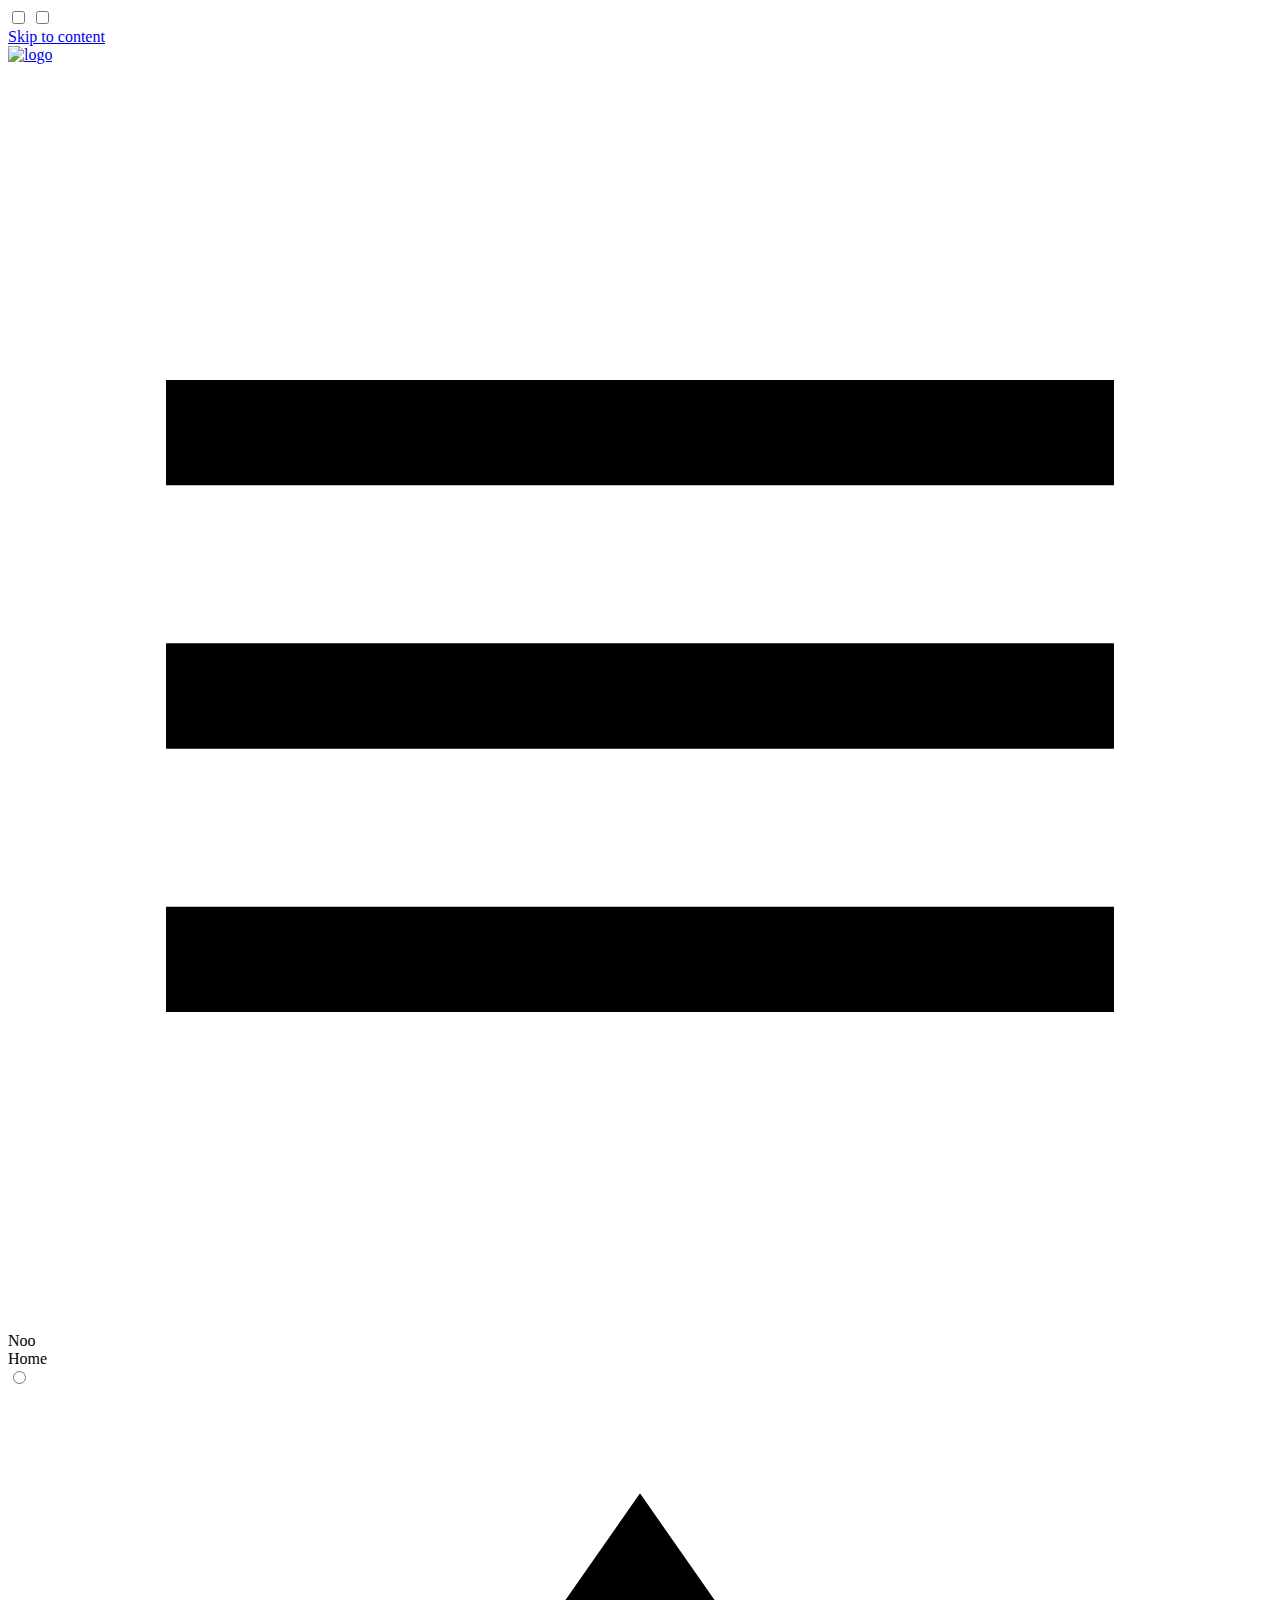
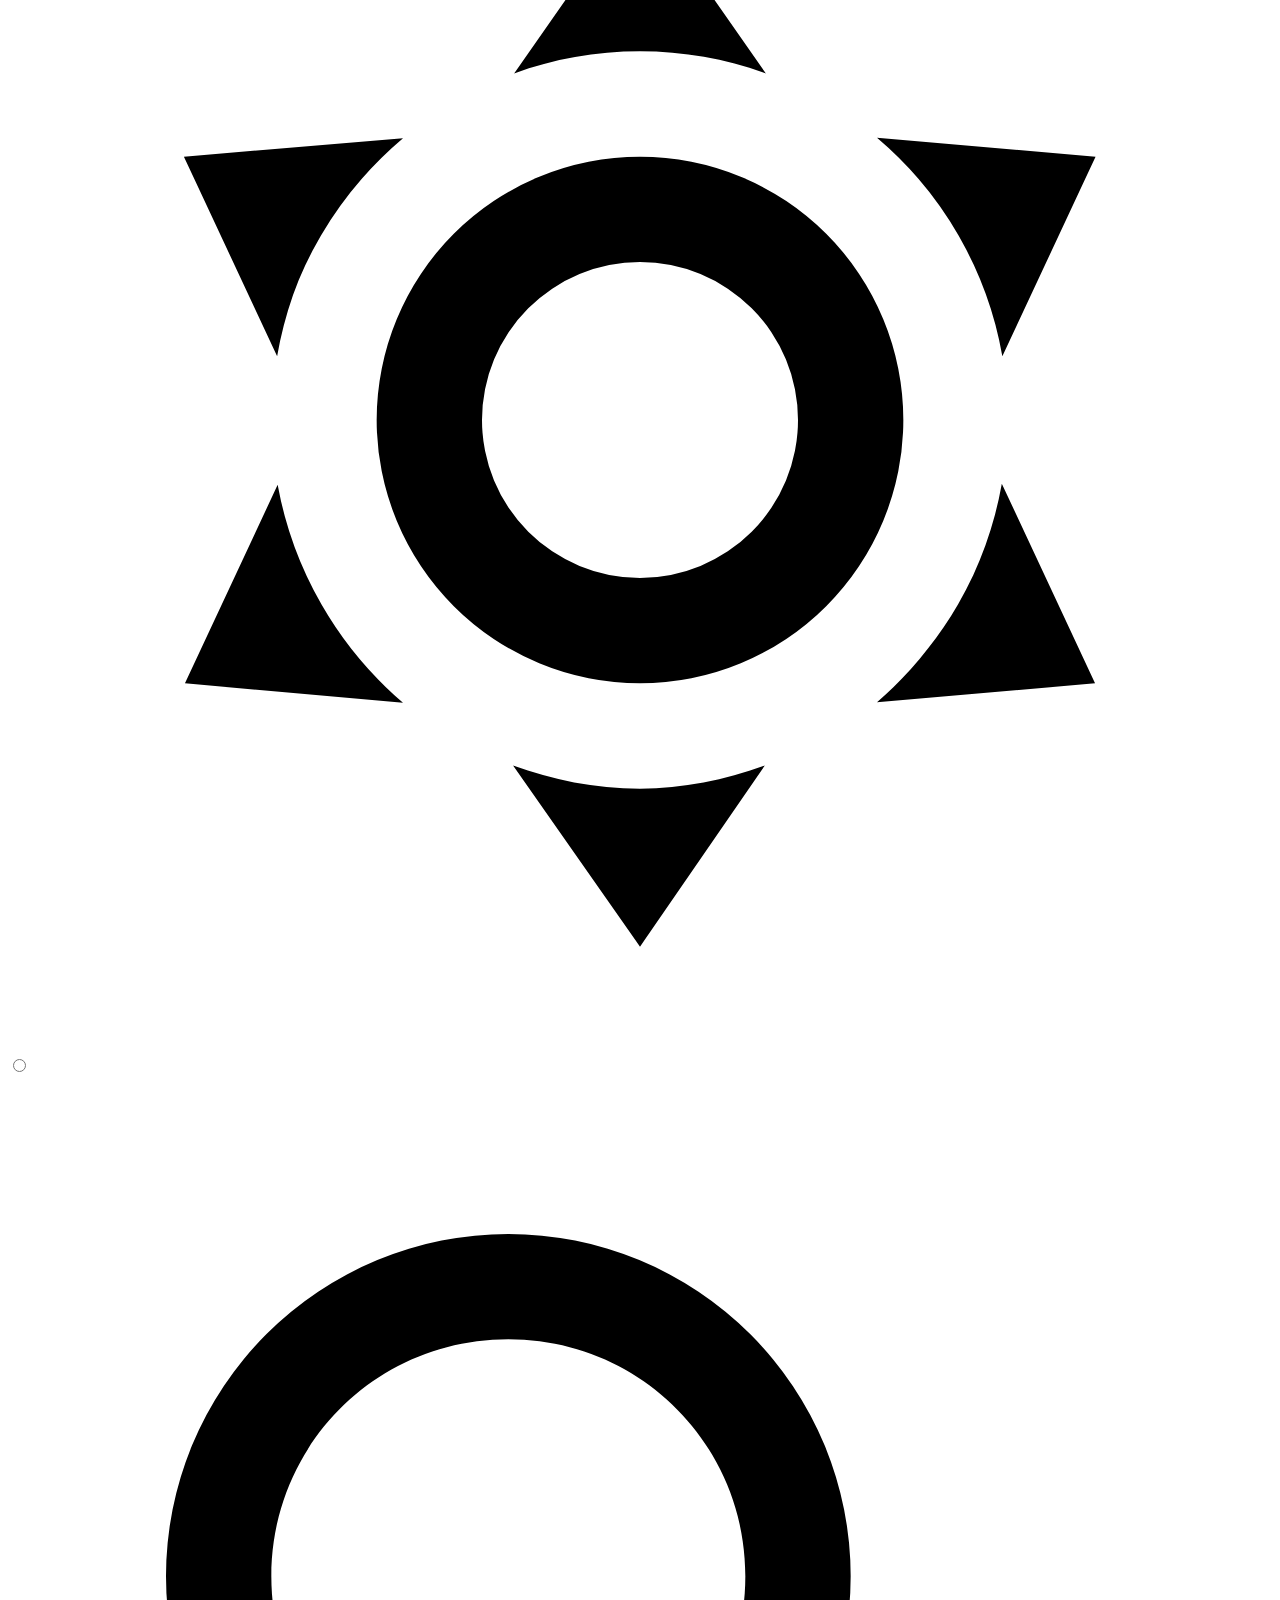
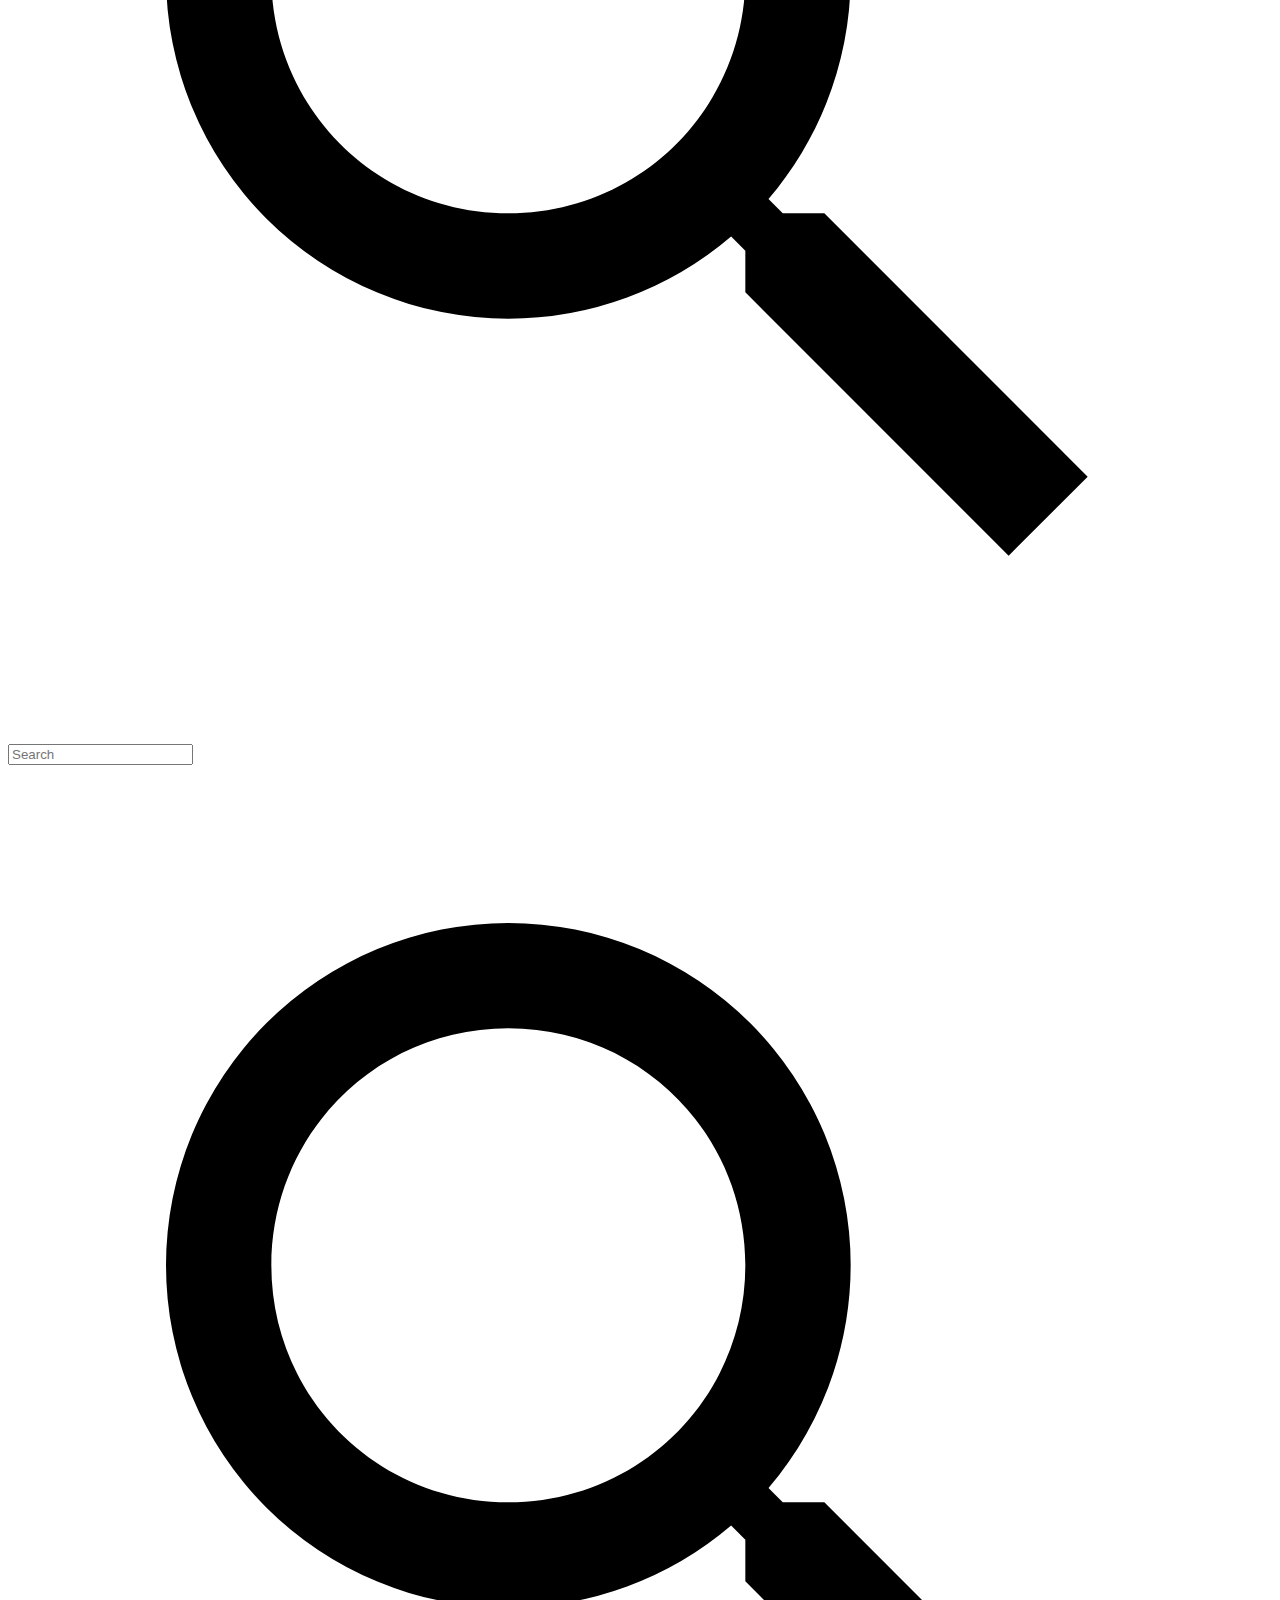
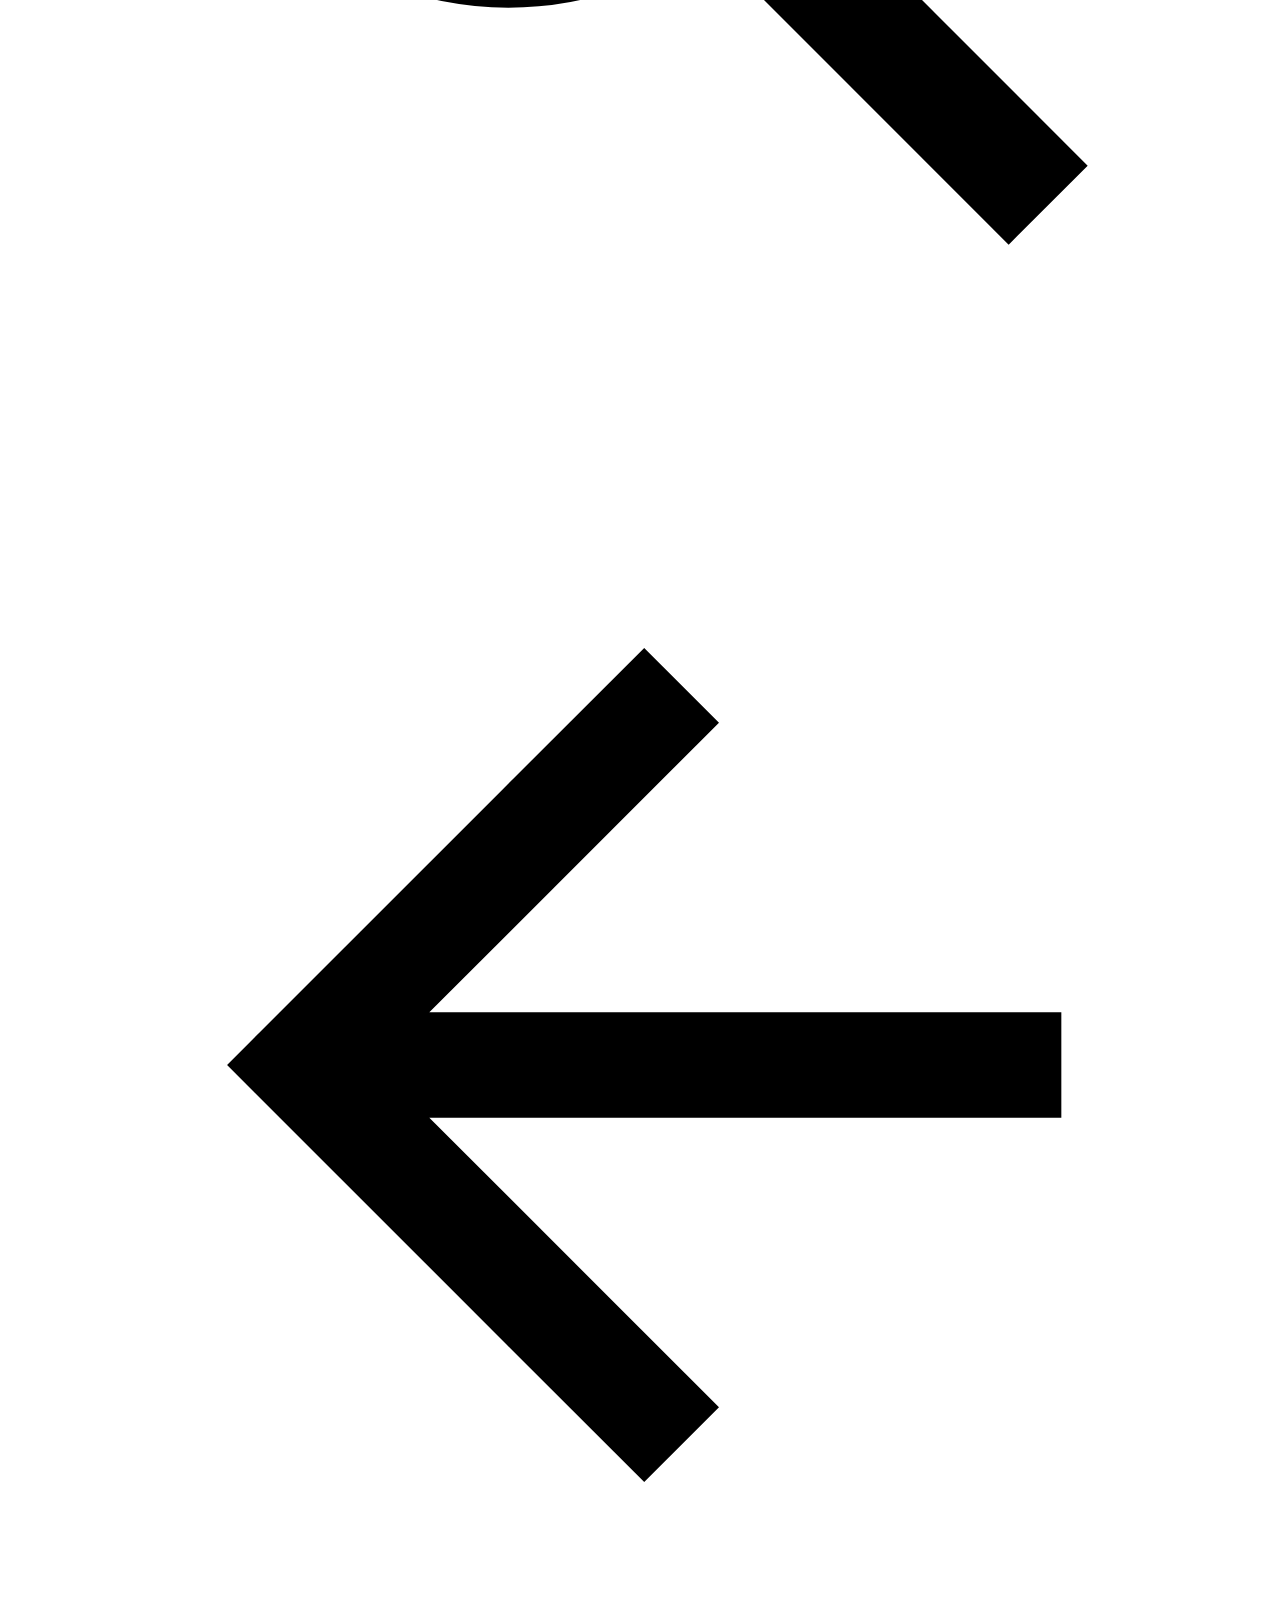
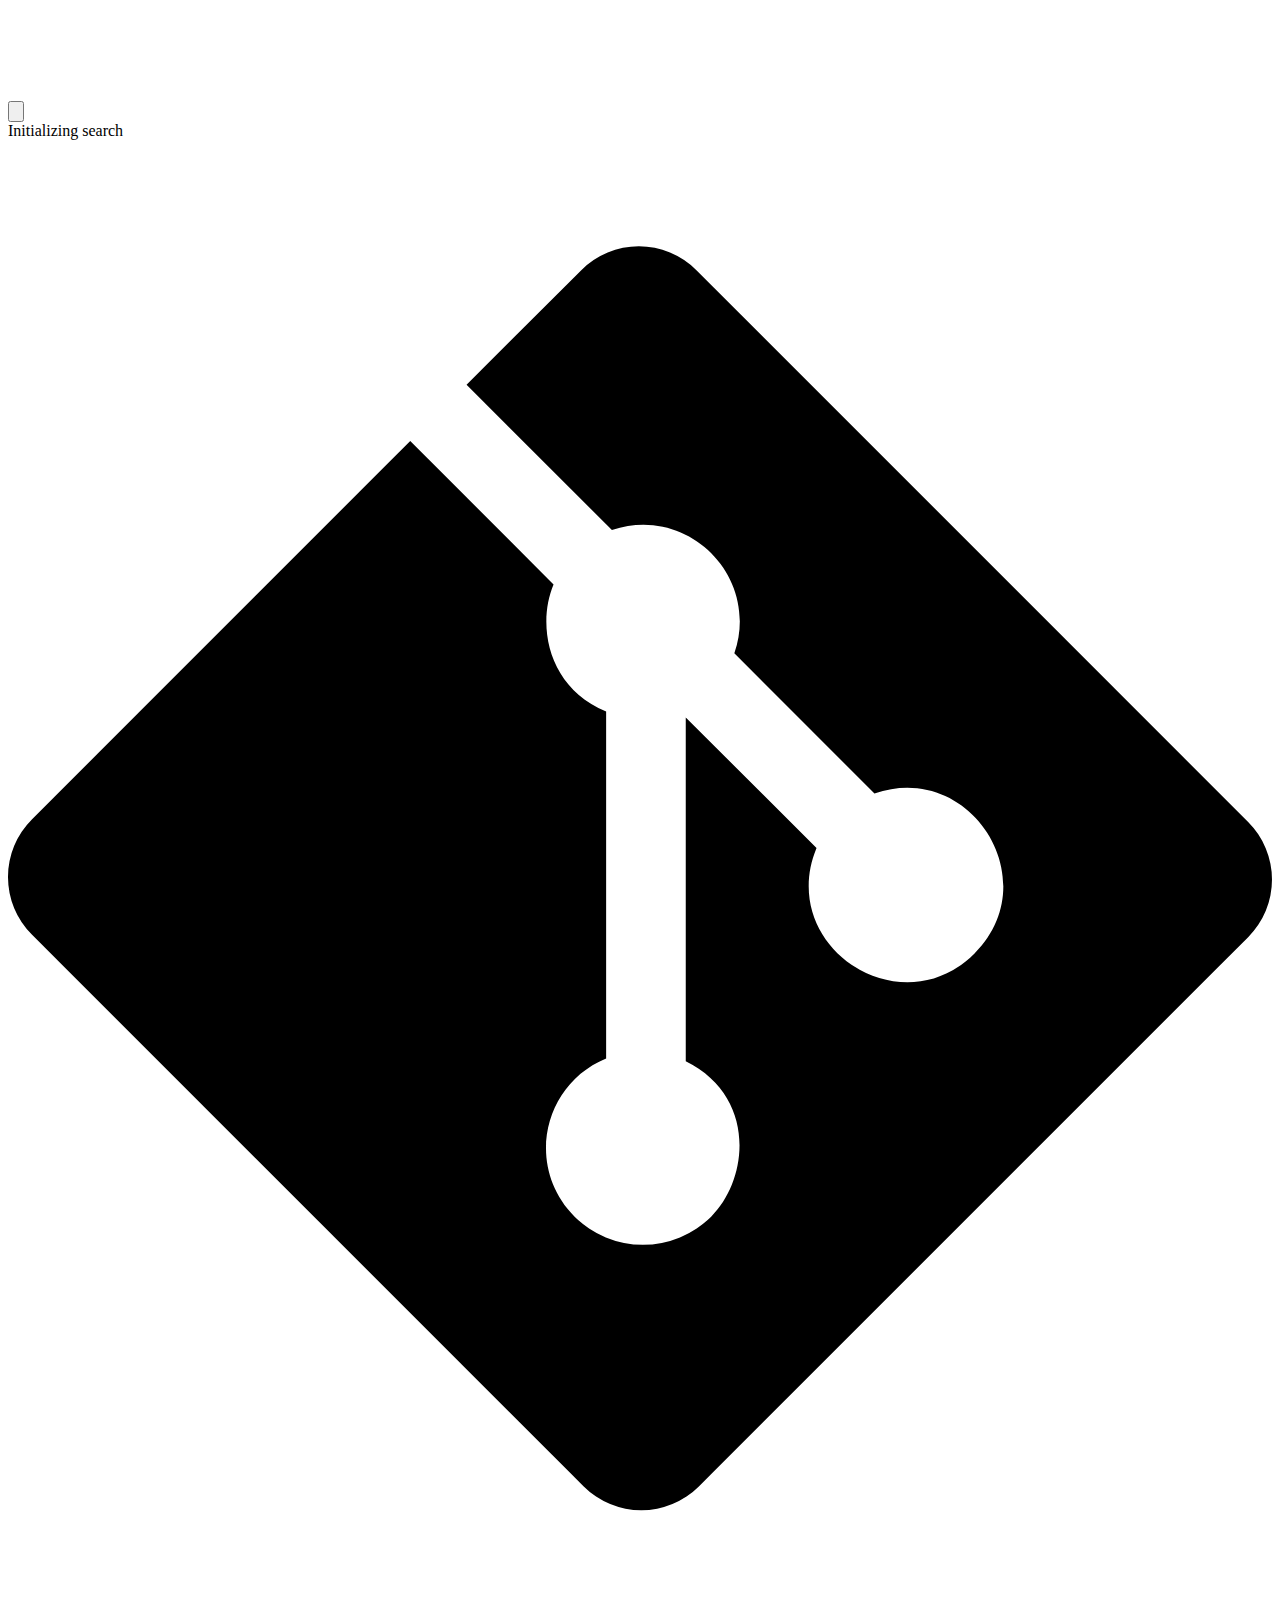
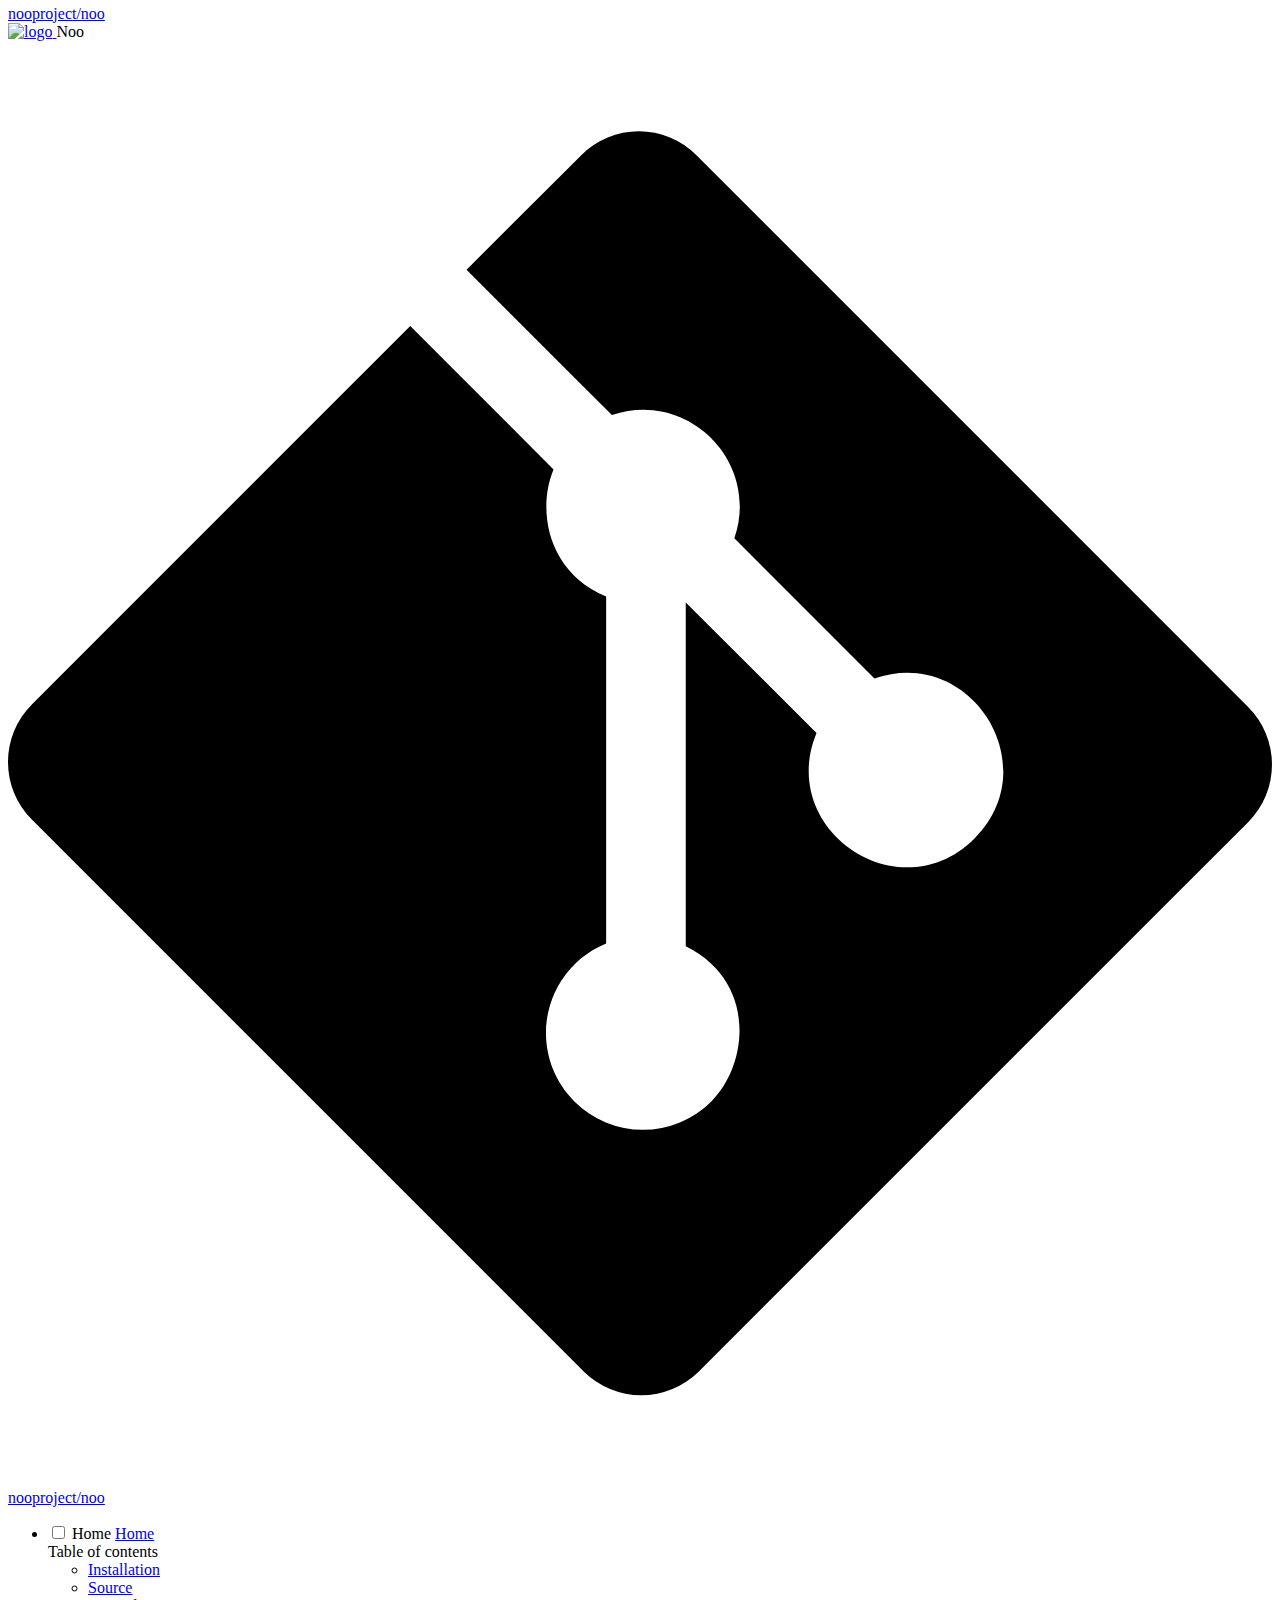
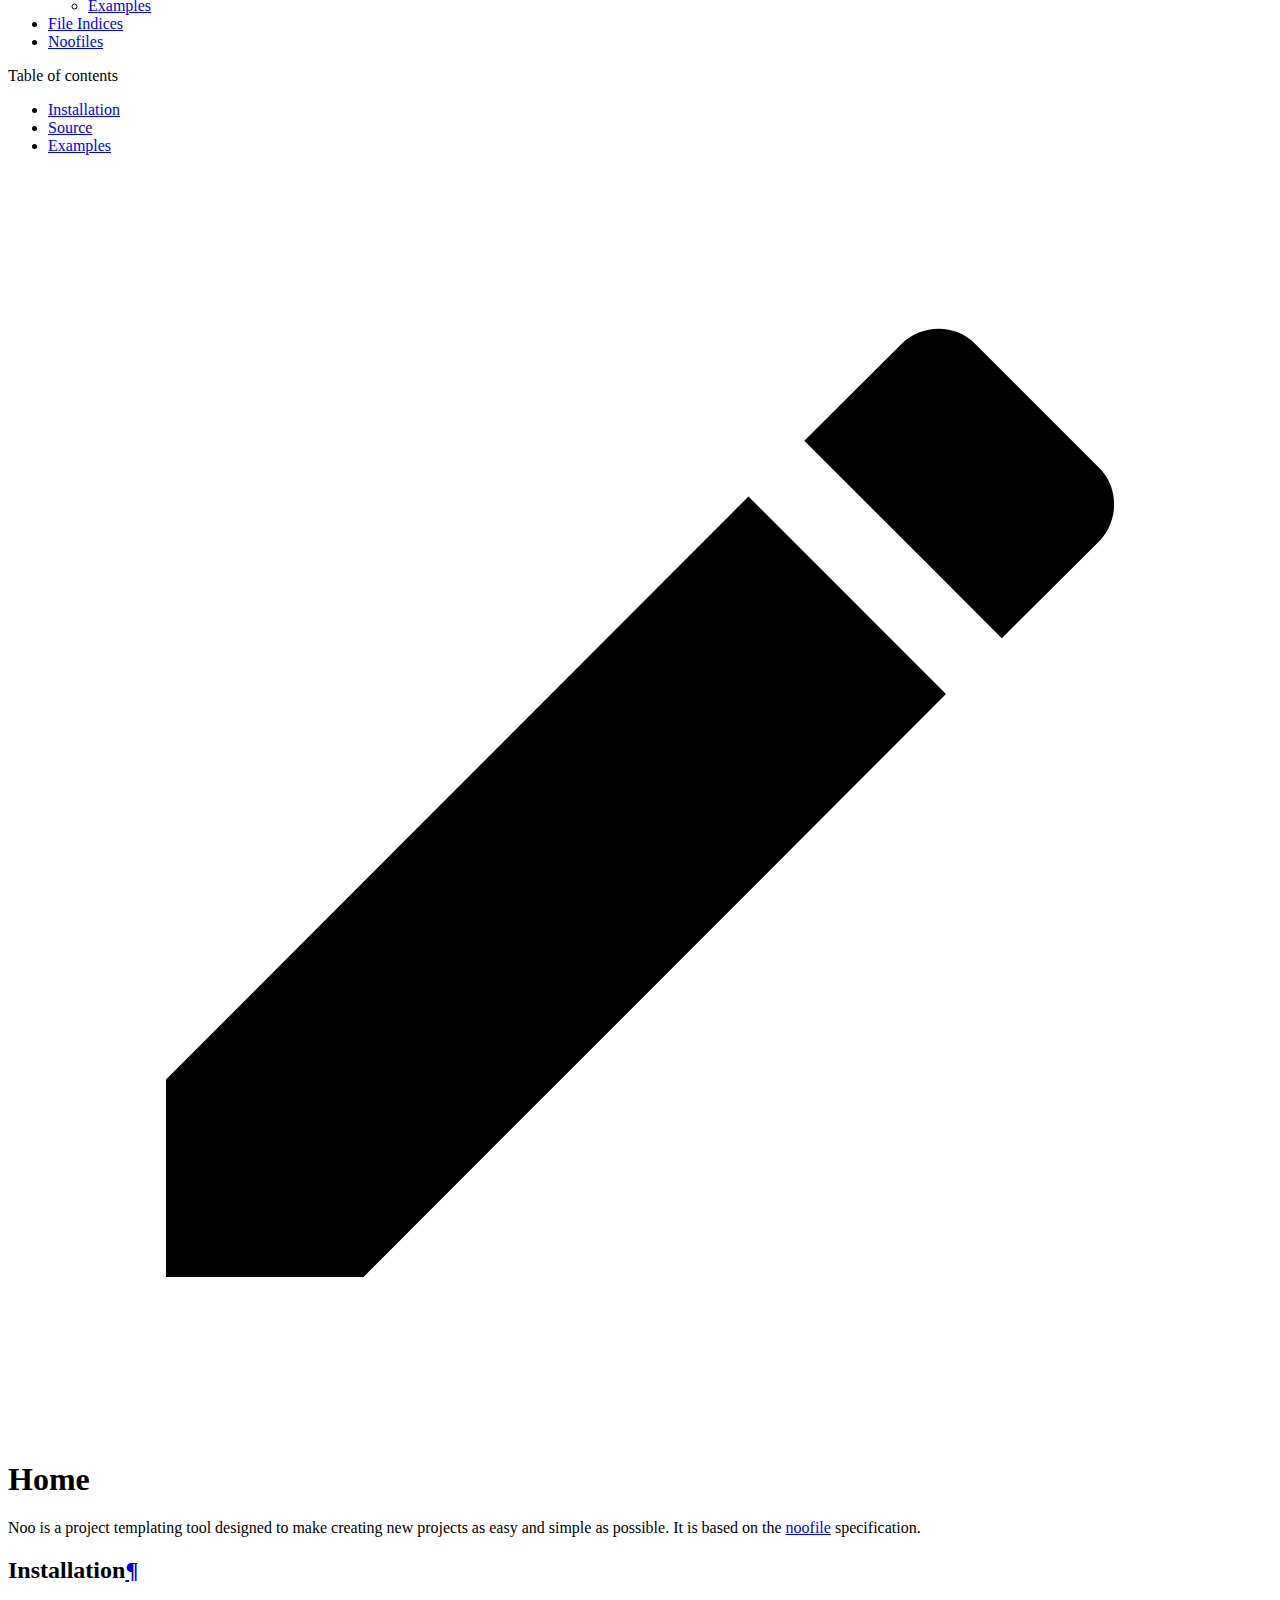
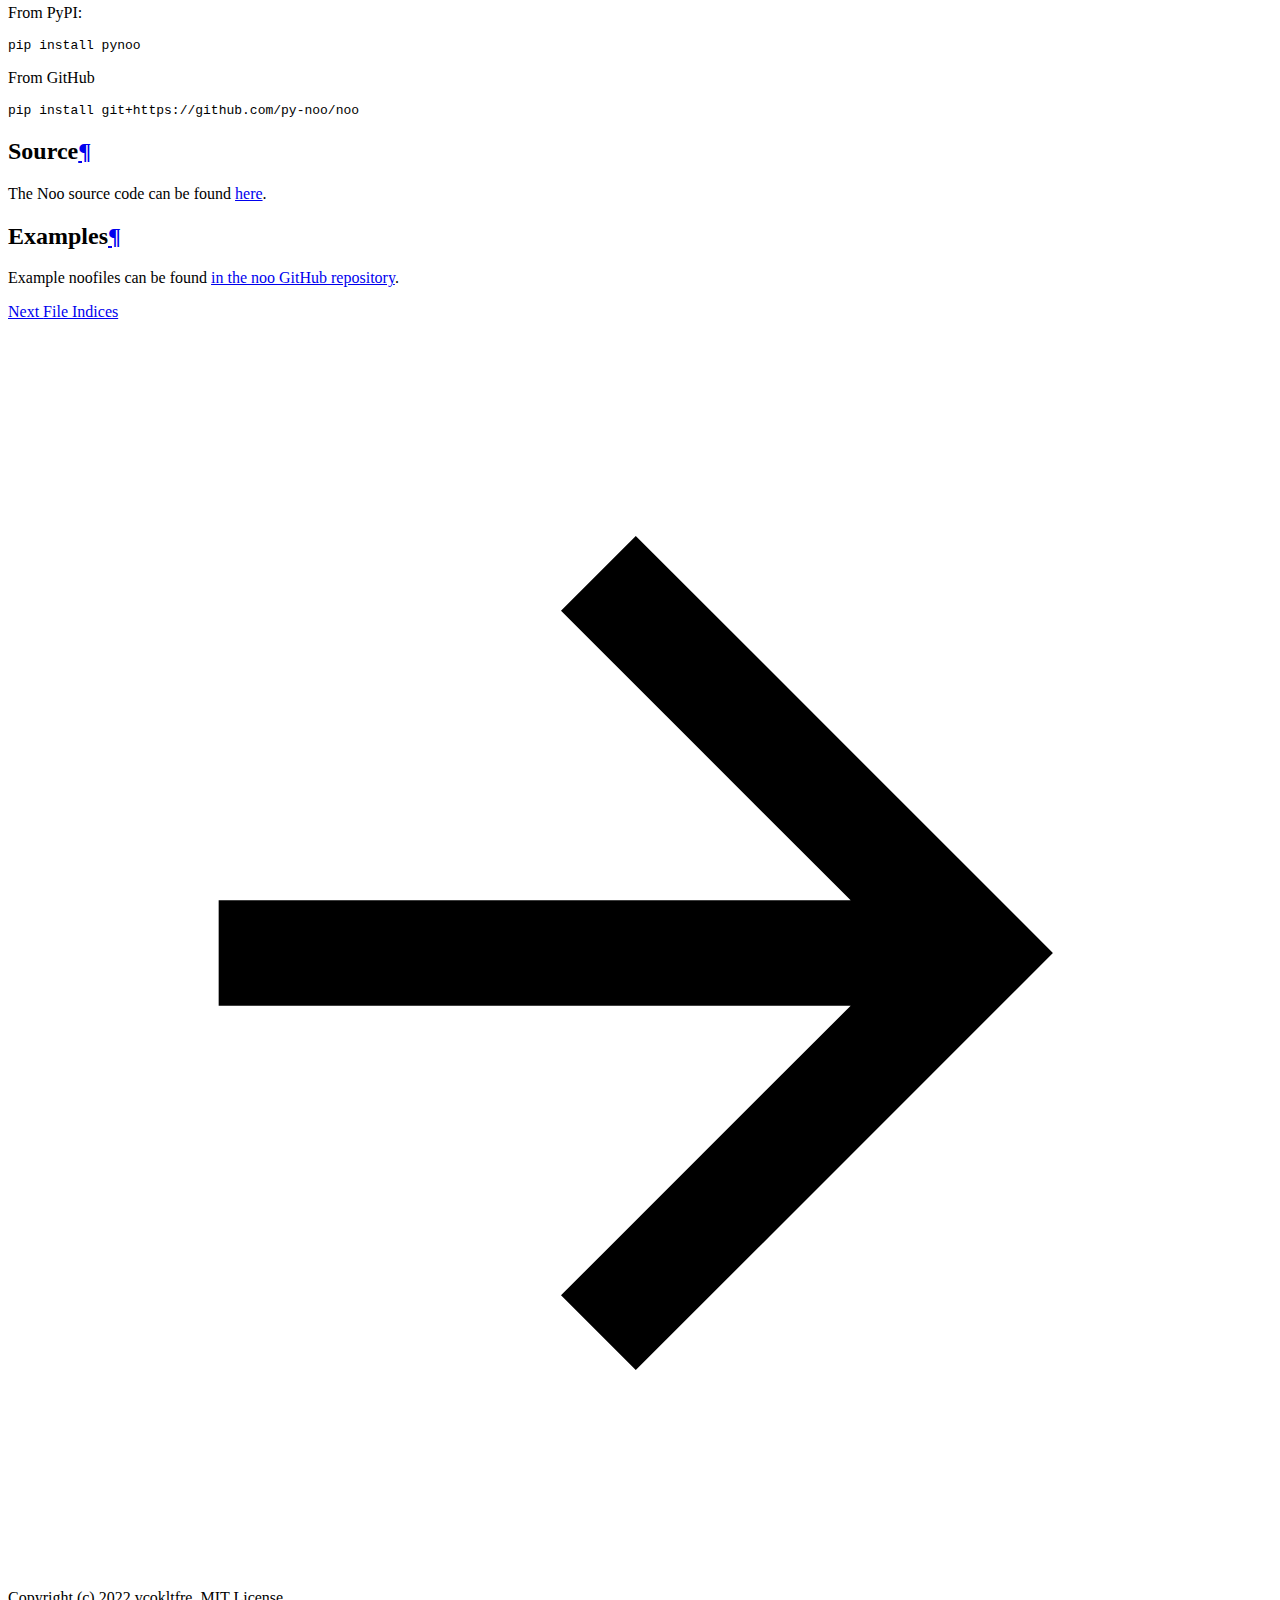
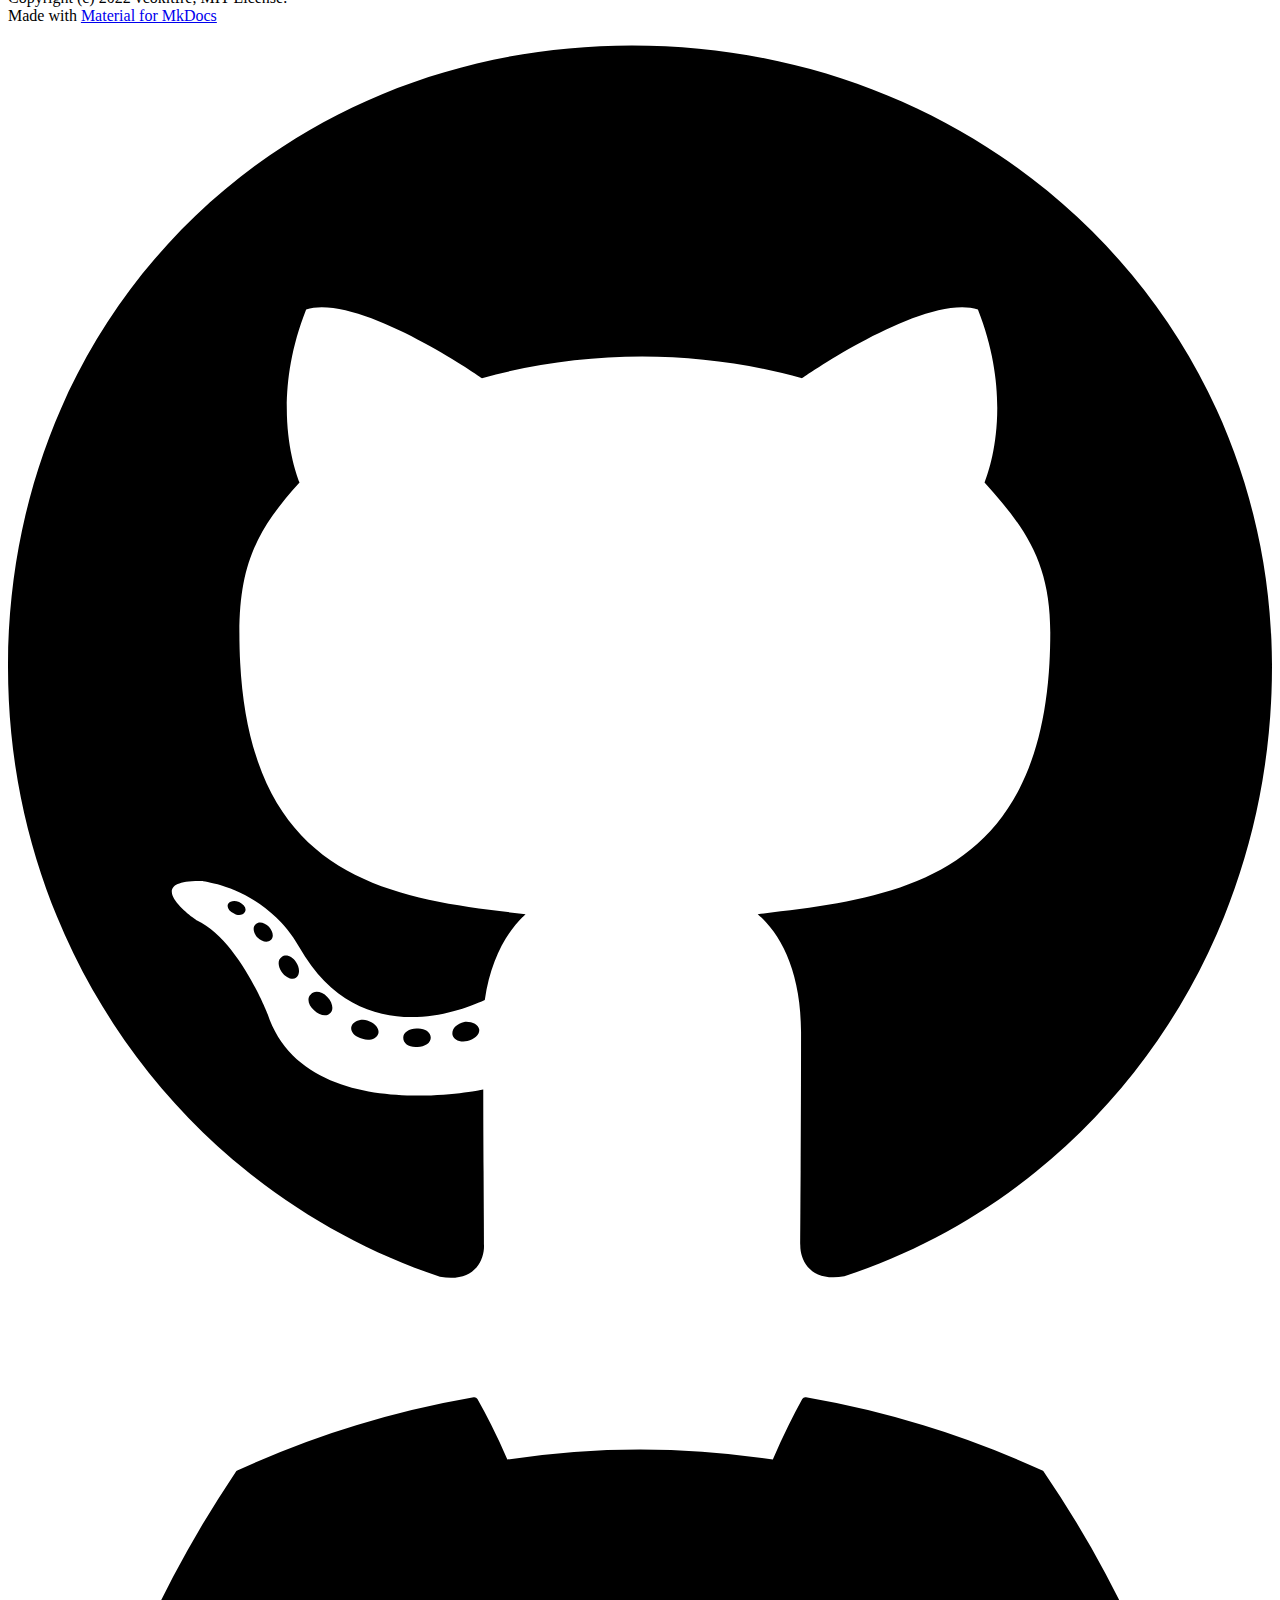
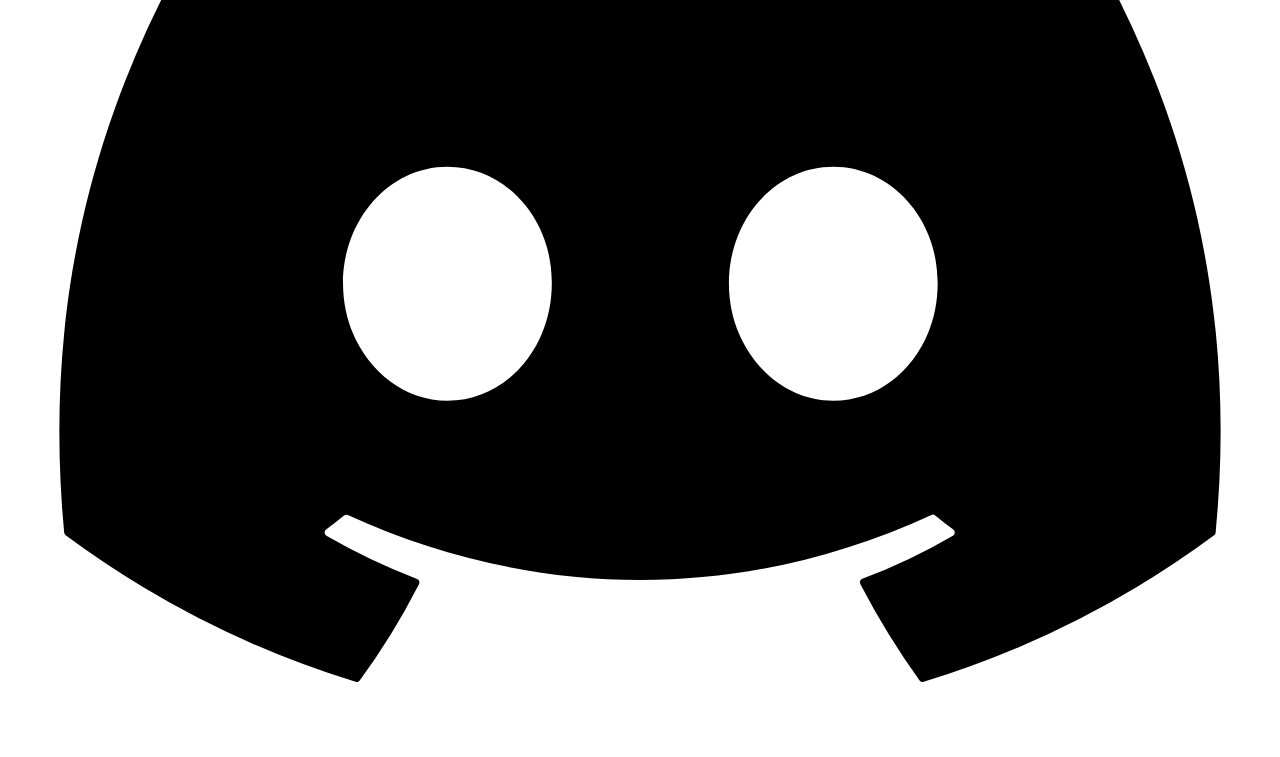
==== commit bd7f8b7b: "Deployed 5bac2d1 with MkDocs version: 1.2.3" ====
--- a/index.html
+++ b/index.html
@@ -171,13 +171,13 @@
     
     
       <div class="md-header__source">
-        <a href="https://github.com/py-noo/noo/" title="Go to repository" class="md-source" data-md-component="source">
+        <a href="https://github.com/nooproject/noo/" title="Go to repository" class="md-source" data-md-component="source">
   <div class="md-source__icon md-icon">
     
     <svg xmlns="http://www.w3.org/2000/svg" viewBox="0 0 448 512"><!--! Font Awesome Free 6.0.0 by @fontawesome - https://fontawesome.com License - https://fontawesome.com/license/free (Icons: CC BY 4.0, Fonts: SIL OFL 1.1, Code: MIT License) Copyright 2022 Fonticons, Inc.--><path d="M439.55 236.05 244 40.45a28.87 28.87 0 0 0-40.81 0l-40.66 40.63 51.52 51.52c27.06-9.14 52.68 16.77 43.39 43.68l49.66 49.66c34.23-11.8 61.18 31 35.47 56.69-26.49 26.49-70.21-2.87-56-37.34L240.22 199v121.85c25.3 12.54 22.26 41.85 9.08 55a34.34 34.34 0 0 1-48.55 0c-17.57-17.6-11.07-46.91 11.25-56v-123c-20.8-8.51-24.6-30.74-18.64-45L142.57 101 8.45 235.14a28.86 28.86 0 0 0 0 40.81l195.61 195.6a28.86 28.86 0 0 0 40.8 0l194.69-194.69a28.86 28.86 0 0 0 0-40.81z"/></svg>
   </div>
   <div class="md-source__repository">
-    py-noo/noo
+    nooproject/noo
   </div>
 </a>
       </div>
@@ -215,13 +215,13 @@
   </label>
   
     <div class="md-nav__source">
-      <a href="https://github.com/py-noo/noo/" title="Go to repository" class="md-source" data-md-component="source">
+      <a href="https://github.com/nooproject/noo/" title="Go to repository" class="md-source" data-md-component="source">
   <div class="md-source__icon md-icon">
     
     <svg xmlns="http://www.w3.org/2000/svg" viewBox="0 0 448 512"><!--! Font Awesome Free 6.0.0 by @fontawesome - https://fontawesome.com License - https://fontawesome.com/license/free (Icons: CC BY 4.0, Fonts: SIL OFL 1.1, Code: MIT License) Copyright 2022 Fonticons, Inc.--><path d="M439.55 236.05 244 40.45a28.87 28.87 0 0 0-40.81 0l-40.66 40.63 51.52 51.52c27.06-9.14 52.68 16.77 43.39 43.68l49.66 49.66c34.23-11.8 61.18 31 35.47 56.69-26.49 26.49-70.21-2.87-56-37.34L240.22 199v121.85c25.3 12.54 22.26 41.85 9.08 55a34.34 34.34 0 0 1-48.55 0c-17.57-17.6-11.07-46.91 11.25-56v-123c-20.8-8.51-24.6-30.74-18.64-45L142.57 101 8.45 235.14a28.86 28.86 0 0 0 0 40.81l195.61 195.6a28.86 28.86 0 0 0 40.8 0l194.69-194.69a28.86 28.86 0 0 0 0-40.81z"/></svg>
   </div>
   <div class="md-source__repository">
-    py-noo/noo
+    nooproject/noo
   </div>
 </a>
     </div>
@@ -302,6 +302,21 @@
   
   
     <li class="md-nav__item">
+      <a href="indices/" class="md-nav__link">
+        File Indices
+      </a>
+    </li>
+  
+
+    
+      
+      
+      
+
+  
+  
+  
+    <li class="md-nav__item">
       <a href="noofile/" class="md-nav__link">
         Noofiles
       </a>
@@ -366,7 +381,7 @@
             <article class="md-content__inner md-typeset">
               
                 
-<a href="https://github.com/py-noo/noo/edit/master/docs/index.md" title="Edit this page" class="md-content__button md-icon">
+<a href="https://github.com/nooproject/noo/edit/master/docs/index.md" title="Edit this page" class="md-content__button md-icon">
   <svg xmlns="http://www.w3.org/2000/svg" viewBox="0 0 24 24"><path d="M20.71 7.04c.39-.39.39-1.04 0-1.41l-2.34-2.34c-.37-.39-1.02-.39-1.41 0l-1.84 1.83 3.75 3.75M3 17.25V21h3.75L17.81 9.93l-3.75-3.75L3 17.25z"/></svg>
 </a>
 
@@ -400,13 +415,13 @@
       
       
         
-        <a href="noofile/" class="md-footer__link md-footer__link--next" aria-label="Next: Noofiles" rel="next">
+        <a href="indices/" class="md-footer__link md-footer__link--next" aria-label="Next: File Indices" rel="next">
           <div class="md-footer__title">
             <div class="md-ellipsis">
               <span class="md-footer__direction">
                 Next
               </span>
-              Noofiles
+              File Indices
             </div>
           </div>
           <div class="md-footer__button md-icon">
@@ -439,7 +454,7 @@
       
       
     
-    <a href="https://github.com/py-noo/noo" target="_blank" rel="noopener" title="github.com" class="md-social__link">
+    <a href="https://github.com/nooproject/noo" target="_blank" rel="noopener" title="github.com" class="md-social__link">
       <svg xmlns="http://www.w3.org/2000/svg" viewBox="0 0 496 512"><!--! Font Awesome Free 6.0.0 by @fontawesome - https://fontawesome.com License - https://fontawesome.com/license/free (Icons: CC BY 4.0, Fonts: SIL OFL 1.1, Code: MIT License) Copyright 2022 Fonticons, Inc.--><path d="M165.9 397.4c0 2-2.3 3.6-5.2 3.6-3.3.3-5.6-1.3-5.6-3.6 0-2 2.3-3.6 5.2-3.6 3-.3 5.6 1.3 5.6 3.6zm-31.1-4.5c-.7 2 1.3 4.3 4.3 4.9 2.6 1 5.6 0 6.2-2s-1.3-4.3-4.3-5.2c-2.6-.7-5.5.3-6.2 2.3zm44.2-1.7c-2.9.7-4.9 2.6-4.6 4.9.3 2 2.9 3.3 5.9 2.6 2.9-.7 4.9-2.6 4.6-4.6-.3-1.9-3-3.2-5.9-2.9zM244.8 8C106.1 8 0 113.3 0 252c0 110.9 69.8 205.8 169.5 239.2 12.8 2.3 17.3-5.6 17.3-12.1 0-6.2-.3-40.4-.3-61.4 0 0-70 15-84.7-29.8 0 0-11.4-29.1-27.8-36.6 0 0-22.9-15.7 1.6-15.4 0 0 24.9 2 38.6 25.8 21.9 38.6 58.6 27.5 72.9 20.9 2.3-16 8.8-27.1 16-33.7-55.9-6.2-112.3-14.3-112.3-110.5 0-27.5 7.6-41.3 23.6-58.9-2.6-6.5-11.1-33.3 2.6-67.9 20.9-6.5 69 27 69 27 20-5.6 41.5-8.5 62.8-8.5s42.8 2.9 62.8 8.5c0 0 48.1-33.6 69-27 13.7 34.7 5.2 61.4 2.6 67.9 16 17.7 25.8 31.5 25.8 58.9 0 96.5-58.9 104.2-114.8 110.5 9.2 7.9 17 22.9 17 46.4 0 33.7-.3 75.4-.3 83.6 0 6.5 4.6 14.4 17.3 12.1C428.2 457.8 496 362.9 496 252 496 113.3 383.5 8 244.8 8zM97.2 352.9c-1.3 1-1 3.3.7 5.2 1.6 1.6 3.9 2.3 5.2 1 1.3-1 1-3.3-.7-5.2-1.6-1.6-3.9-2.3-5.2-1zm-10.8-8.1c-.7 1.3.3 2.9 2.3 3.9 1.6 1 3.6.7 4.3-.7.7-1.3-.3-2.9-2.3-3.9-2-.6-3.6-.3-4.3.7zm32.4 35.6c-1.6 1.3-1 4.3 1.3 6.2 2.3 2.3 5.2 2.6 6.5 1 1.3-1.3.7-4.3-1.3-6.2-2.2-2.3-5.2-2.6-6.5-1zm-11.4-14.7c-1.6 1-1.6 3.6 0 5.9 1.6 2.3 4.3 3.3 5.6 2.3 1.6-1.3 1.6-3.9 0-6.2-1.4-2.3-4-3.3-5.6-2z"/></svg>
     </a>
   
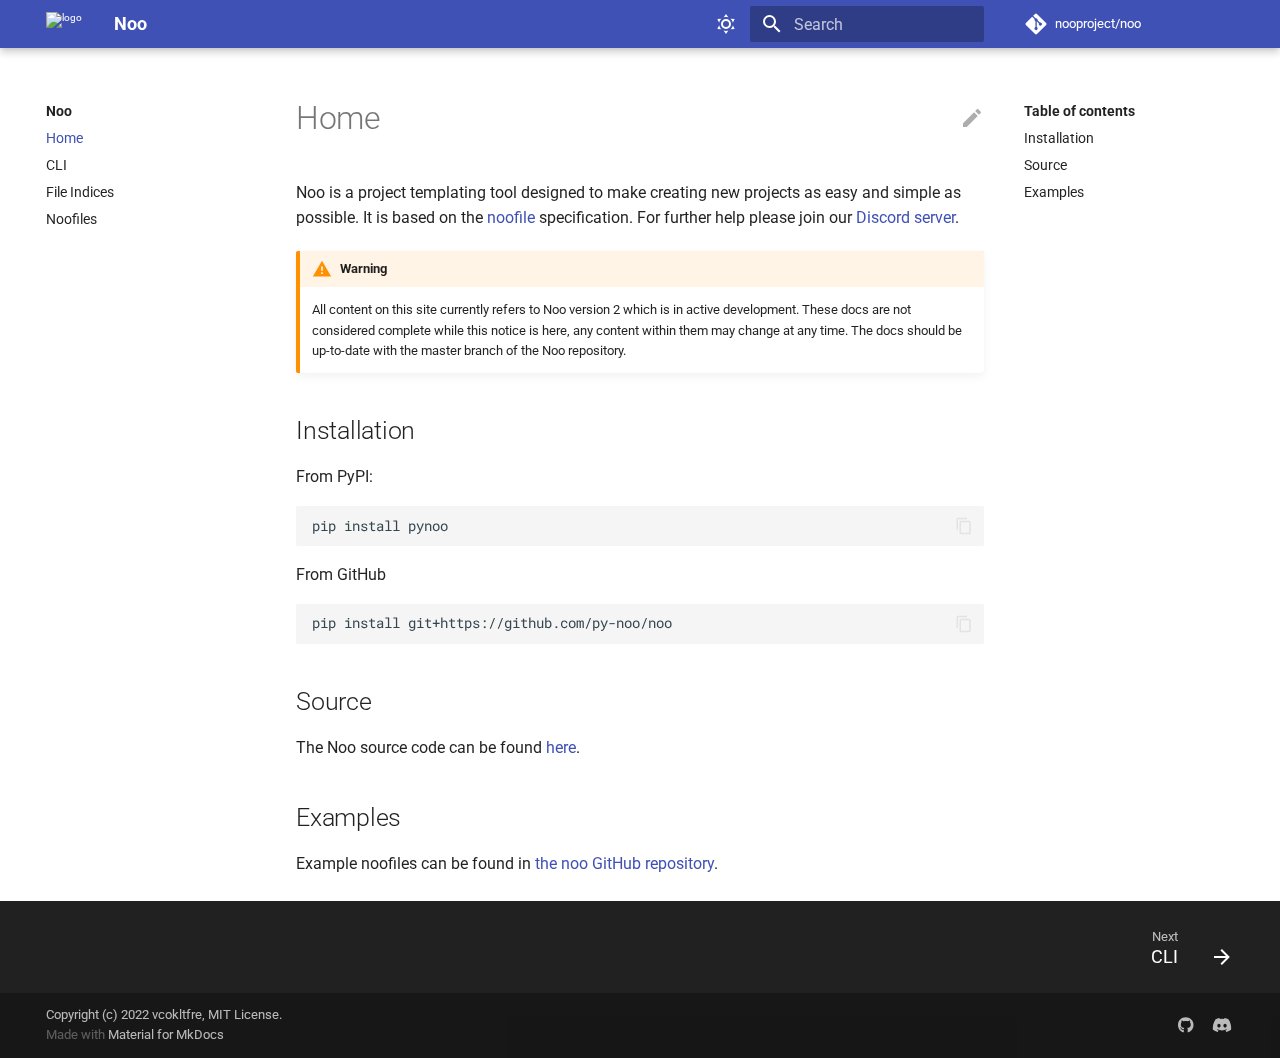
==== commit 7c22ee0c: "Deployed 2286187 with MkDocs version: 1.3.0" ====
--- a/index.html
+++ b/index.html
@@ -13,7 +13,7 @@
         <link rel="canonical" href="https://nooproject.dev/">
       
       <link rel="icon" href="assets/noo.png">
-      <meta name="generator" content="mkdocs-1.2.3, mkdocs-material-8.2.5">
+      <meta name="generator" content="mkdocs-1.3.0, mkdocs-material-8.2.13">
     
     
       
@@ -21,10 +21,10 @@
       
     
     
-      <link rel="stylesheet" href="assets/stylesheets/main.2d9f7617.min.css">
-      
-        
-        <link rel="stylesheet" href="assets/stylesheets/palette.e6a45f82.min.css">
+      <link rel="stylesheet" href="assets/stylesheets/main.e411adfe.min.css">
+      
+        
+        <link rel="stylesheet" href="assets/stylesheets/palette.cc9b2e1e.min.css">
         
       
     
@@ -93,7 +93,7 @@
 
     </a>
     <label class="md-header__button md-icon" for="__drawer">
-      <svg xmlns="http://www.w3.org/2000/svg" viewBox="0 0 24 24"><path d="M3 6h18v2H3V6m0 5h18v2H3v-2m0 5h18v2H3v-2z"/></svg>
+      <svg xmlns="http://www.w3.org/2000/svg" viewBox="0 0 24 24"><path d="M3 6h18v2H3V6m0 5h18v2H3v-2m0 5h18v2H3v-2Z"/></svg>
     </label>
     <div class="md-header__title" data-md-component="header-title">
       <div class="md-header__ellipsis">
@@ -119,7 +119,7 @@
           <input class="md-option" data-md-color-media="(prefers-color-scheme: light)" data-md-color-scheme="light" data-md-color-primary="" data-md-color-accent=""  aria-label="Light Mode"  type="radio" name="__palette" id="__palette_1">
           
             <label class="md-header__button md-icon" title="Light Mode" for="__palette_2" hidden>
-              <svg xmlns="http://www.w3.org/2000/svg" viewBox="0 0 24 24"><path d="M12 7a5 5 0 0 1 5 5 5 5 0 0 1-5 5 5 5 0 0 1-5-5 5 5 0 0 1 5-5m0 2a3 3 0 0 0-3 3 3 3 0 0 0 3 3 3 3 0 0 0 3-3 3 3 0 0 0-3-3m0-7 2.39 3.42C13.65 5.15 12.84 5 12 5c-.84 0-1.65.15-2.39.42L12 2M3.34 7l4.16-.35A7.2 7.2 0 0 0 5.94 8.5c-.44.74-.69 1.5-.83 2.29L3.34 7m.02 10 1.76-3.77a7.131 7.131 0 0 0 2.38 4.14L3.36 17M20.65 7l-1.77 3.79a7.023 7.023 0 0 0-2.38-4.15l4.15.36m-.01 10-4.14.36c.59-.51 1.12-1.14 1.54-1.86.42-.73.69-1.5.83-2.29L20.64 17M12 22l-2.41-3.44c.74.27 1.55.44 2.41.44.82 0 1.63-.17 2.37-.44L12 22z"/></svg>
+              <svg xmlns="http://www.w3.org/2000/svg" viewBox="0 0 24 24"><path d="M12 7a5 5 0 0 1 5 5 5 5 0 0 1-5 5 5 5 0 0 1-5-5 5 5 0 0 1 5-5m0 2a3 3 0 0 0-3 3 3 3 0 0 0 3 3 3 3 0 0 0 3-3 3 3 0 0 0-3-3m0-7 2.39 3.42C13.65 5.15 12.84 5 12 5c-.84 0-1.65.15-2.39.42L12 2M3.34 7l4.16-.35A7.2 7.2 0 0 0 5.94 8.5c-.44.74-.69 1.5-.83 2.29L3.34 7m.02 10 1.76-3.77a7.131 7.131 0 0 0 2.38 4.14L3.36 17M20.65 7l-1.77 3.79a7.023 7.023 0 0 0-2.38-4.15l4.15.36m-.01 10-4.14.36c.59-.51 1.12-1.14 1.54-1.86.42-.73.69-1.5.83-2.29L20.64 17M12 22l-2.41-3.44c.74.27 1.55.44 2.41.44.82 0 1.63-.17 2.37-.44L12 22Z"/></svg>
             </label>
           
         
@@ -128,7 +128,7 @@
           <input class="md-option" data-md-color-media="(prefers-color-scheme: dark)" data-md-color-scheme="dark" data-md-color-primary="" data-md-color-accent=""  aria-label="Dark Mode"  type="radio" name="__palette" id="__palette_2">
           
             <label class="md-header__button md-icon" title="Dark Mode" for="__palette_1" hidden>
-              <svg xmlns="http://www.w3.org/2000/svg" viewBox="0 0 24 24"><path d="m17.75 4.09-2.53 1.94.91 3.06-2.63-1.81-2.63 1.81.91-3.06-2.53-1.94L12.44 4l1.06-3 1.06 3 3.19.09m3.5 6.91-1.64 1.25.59 1.98-1.7-1.17-1.7 1.17.59-1.98L15.75 11l2.06-.05L18.5 9l.69 1.95 2.06.05m-2.28 4.95c.83-.08 1.72 1.1 1.19 1.85-.32.45-.66.87-1.08 1.27C15.17 23 8.84 23 4.94 19.07c-3.91-3.9-3.91-10.24 0-14.14.4-.4.82-.76 1.27-1.08.75-.53 1.93.36 1.85 1.19-.27 2.86.69 5.83 2.89 8.02a9.96 9.96 0 0 0 8.02 2.89m-1.64 2.02a12.08 12.08 0 0 1-7.8-3.47c-2.17-2.19-3.33-5-3.49-7.82-2.81 3.14-2.7 7.96.31 10.98 3.02 3.01 7.84 3.12 10.98.31z"/></svg>
+              <svg xmlns="http://www.w3.org/2000/svg" viewBox="0 0 24 24"><path d="m17.75 4.09-2.53 1.94.91 3.06-2.63-1.81-2.63 1.81.91-3.06-2.53-1.94L12.44 4l1.06-3 1.06 3 3.19.09m3.5 6.91-1.64 1.25.59 1.98-1.7-1.17-1.7 1.17.59-1.98L15.75 11l2.06-.05L18.5 9l.69 1.95 2.06.05m-2.28 4.95c.83-.08 1.72 1.1 1.19 1.85-.32.45-.66.87-1.08 1.27C15.17 23 8.84 23 4.94 19.07c-3.91-3.9-3.91-10.24 0-14.14.4-.4.82-.76 1.27-1.08.75-.53 1.93.36 1.85 1.19-.27 2.86.69 5.83 2.89 8.02a9.96 9.96 0 0 0 8.02 2.89m-1.64 2.02a12.08 12.08 0 0 1-7.8-3.47c-2.17-2.19-3.33-5-3.49-7.82-2.81 3.14-2.7 7.96.31 10.98 3.02 3.01 7.84 3.12 10.98.31Z"/></svg>
             </label>
           
         
@@ -137,7 +137,7 @@
     
     
       <label class="md-header__button md-icon" for="__search">
-        <svg xmlns="http://www.w3.org/2000/svg" viewBox="0 0 24 24"><path d="M9.5 3A6.5 6.5 0 0 1 16 9.5c0 1.61-.59 3.09-1.56 4.23l.27.27h.79l5 5-1.5 1.5-5-5v-.79l-.27-.27A6.516 6.516 0 0 1 9.5 16 6.5 6.5 0 0 1 3 9.5 6.5 6.5 0 0 1 9.5 3m0 2C7 5 5 7 5 9.5S7 14 9.5 14 14 12 14 9.5 12 5 9.5 5z"/></svg>
+        <svg xmlns="http://www.w3.org/2000/svg" viewBox="0 0 24 24"><path d="M9.5 3A6.5 6.5 0 0 1 16 9.5c0 1.61-.59 3.09-1.56 4.23l.27.27h.79l5 5-1.5 1.5-5-5v-.79l-.27-.27A6.516 6.516 0 0 1 9.5 16 6.5 6.5 0 0 1 3 9.5 6.5 6.5 0 0 1 9.5 3m0 2C7 5 5 7 5 9.5S7 14 9.5 14 14 12 14 9.5 12 5 9.5 5Z"/></svg>
       </label>
       <div class="md-search" data-md-component="search" role="dialog">
   <label class="md-search__overlay" for="__search"></label>
@@ -145,13 +145,13 @@
     <form class="md-search__form" name="search">
       <input type="text" class="md-search__input" name="query" aria-label="Search" placeholder="Search" autocapitalize="off" autocorrect="off" autocomplete="off" spellcheck="false" data-md-component="search-query" required>
       <label class="md-search__icon md-icon" for="__search">
-        <svg xmlns="http://www.w3.org/2000/svg" viewBox="0 0 24 24"><path d="M9.5 3A6.5 6.5 0 0 1 16 9.5c0 1.61-.59 3.09-1.56 4.23l.27.27h.79l5 5-1.5 1.5-5-5v-.79l-.27-.27A6.516 6.516 0 0 1 9.5 16 6.5 6.5 0 0 1 3 9.5 6.5 6.5 0 0 1 9.5 3m0 2C7 5 5 7 5 9.5S7 14 9.5 14 14 12 14 9.5 12 5 9.5 5z"/></svg>
-        <svg xmlns="http://www.w3.org/2000/svg" viewBox="0 0 24 24"><path d="M20 11v2H8l5.5 5.5-1.42 1.42L4.16 12l7.92-7.92L13.5 5.5 8 11h12z"/></svg>
+        <svg xmlns="http://www.w3.org/2000/svg" viewBox="0 0 24 24"><path d="M9.5 3A6.5 6.5 0 0 1 16 9.5c0 1.61-.59 3.09-1.56 4.23l.27.27h.79l5 5-1.5 1.5-5-5v-.79l-.27-.27A6.516 6.516 0 0 1 9.5 16 6.5 6.5 0 0 1 3 9.5 6.5 6.5 0 0 1 9.5 3m0 2C7 5 5 7 5 9.5S7 14 9.5 14 14 12 14 9.5 12 5 9.5 5Z"/></svg>
+        <svg xmlns="http://www.w3.org/2000/svg" viewBox="0 0 24 24"><path d="M20 11v2H8l5.5 5.5-1.42 1.42L4.16 12l7.92-7.92L13.5 5.5 8 11h12Z"/></svg>
       </label>
       <nav class="md-search__options" aria-label="Search">
         
         <button type="reset" class="md-search__icon md-icon" aria-label="Clear" tabindex="-1">
-          <svg xmlns="http://www.w3.org/2000/svg" viewBox="0 0 24 24"><path d="M19 6.41 17.59 5 12 10.59 6.41 5 5 6.41 10.59 12 5 17.59 6.41 19 12 13.41 17.59 19 19 17.59 13.41 12 19 6.41z"/></svg>
+          <svg xmlns="http://www.w3.org/2000/svg" viewBox="0 0 24 24"><path d="M19 6.41 17.59 5 12 10.59 6.41 5 5 6.41 10.59 12 5 17.59 6.41 19 12 13.41 17.59 19 19 17.59 13.41 12 19 6.41Z"/></svg>
         </button>
       </nav>
       
@@ -171,10 +171,10 @@
     
     
       <div class="md-header__source">
-        <a href="https://github.com/nooproject/noo/" title="Go to repository" class="md-source" data-md-component="source">
+        <a href="https://github.com/nooproject/noo" title="Go to repository" class="md-source" data-md-component="source">
   <div class="md-source__icon md-icon">
     
-    <svg xmlns="http://www.w3.org/2000/svg" viewBox="0 0 448 512"><!--! Font Awesome Free 6.0.0 by @fontawesome - https://fontawesome.com License - https://fontawesome.com/license/free (Icons: CC BY 4.0, Fonts: SIL OFL 1.1, Code: MIT License) Copyright 2022 Fonticons, Inc.--><path d="M439.55 236.05 244 40.45a28.87 28.87 0 0 0-40.81 0l-40.66 40.63 51.52 51.52c27.06-9.14 52.68 16.77 43.39 43.68l49.66 49.66c34.23-11.8 61.18 31 35.47 56.69-26.49 26.49-70.21-2.87-56-37.34L240.22 199v121.85c25.3 12.54 22.26 41.85 9.08 55a34.34 34.34 0 0 1-48.55 0c-17.57-17.6-11.07-46.91 11.25-56v-123c-20.8-8.51-24.6-30.74-18.64-45L142.57 101 8.45 235.14a28.86 28.86 0 0 0 0 40.81l195.61 195.6a28.86 28.86 0 0 0 40.8 0l194.69-194.69a28.86 28.86 0 0 0 0-40.81z"/></svg>
+    <svg xmlns="http://www.w3.org/2000/svg" viewBox="0 0 448 512"><!--! Font Awesome Free 6.1.1 by @fontawesome - https://fontawesome.com License - https://fontawesome.com/license/free (Icons: CC BY 4.0, Fonts: SIL OFL 1.1, Code: MIT License) Copyright 2022 Fonticons, Inc.--><path d="M439.55 236.05 244 40.45a28.87 28.87 0 0 0-40.81 0l-40.66 40.63 51.52 51.52c27.06-9.14 52.68 16.77 43.39 43.68l49.66 49.66c34.23-11.8 61.18 31 35.47 56.69-26.49 26.49-70.21-2.87-56-37.34L240.22 199v121.85c25.3 12.54 22.26 41.85 9.08 55a34.34 34.34 0 0 1-48.55 0c-17.57-17.6-11.07-46.91 11.25-56v-123c-20.8-8.51-24.6-30.74-18.64-45L142.57 101 8.45 235.14a28.86 28.86 0 0 0 0 40.81l195.61 195.6a28.86 28.86 0 0 0 40.8 0l194.69-194.69a28.86 28.86 0 0 0 0-40.81z"/></svg>
   </div>
   <div class="md-source__repository">
     nooproject/noo
@@ -215,10 +215,10 @@
   </label>
   
     <div class="md-nav__source">
-      <a href="https://github.com/nooproject/noo/" title="Go to repository" class="md-source" data-md-component="source">
+      <a href="https://github.com/nooproject/noo" title="Go to repository" class="md-source" data-md-component="source">
   <div class="md-source__icon md-icon">
     
-    <svg xmlns="http://www.w3.org/2000/svg" viewBox="0 0 448 512"><!--! Font Awesome Free 6.0.0 by @fontawesome - https://fontawesome.com License - https://fontawesome.com/license/free (Icons: CC BY 4.0, Fonts: SIL OFL 1.1, Code: MIT License) Copyright 2022 Fonticons, Inc.--><path d="M439.55 236.05 244 40.45a28.87 28.87 0 0 0-40.81 0l-40.66 40.63 51.52 51.52c27.06-9.14 52.68 16.77 43.39 43.68l49.66 49.66c34.23-11.8 61.18 31 35.47 56.69-26.49 26.49-70.21-2.87-56-37.34L240.22 199v121.85c25.3 12.54 22.26 41.85 9.08 55a34.34 34.34 0 0 1-48.55 0c-17.57-17.6-11.07-46.91 11.25-56v-123c-20.8-8.51-24.6-30.74-18.64-45L142.57 101 8.45 235.14a28.86 28.86 0 0 0 0 40.81l195.61 195.6a28.86 28.86 0 0 0 40.8 0l194.69-194.69a28.86 28.86 0 0 0 0-40.81z"/></svg>
+    <svg xmlns="http://www.w3.org/2000/svg" viewBox="0 0 448 512"><!--! Font Awesome Free 6.1.1 by @fontawesome - https://fontawesome.com License - https://fontawesome.com/license/free (Icons: CC BY 4.0, Fonts: SIL OFL 1.1, Code: MIT License) Copyright 2022 Fonticons, Inc.--><path d="M439.55 236.05 244 40.45a28.87 28.87 0 0 0-40.81 0l-40.66 40.63 51.52 51.52c27.06-9.14 52.68 16.77 43.39 43.68l49.66 49.66c34.23-11.8 61.18 31 35.47 56.69-26.49 26.49-70.21-2.87-56-37.34L240.22 199v121.85c25.3 12.54 22.26 41.85 9.08 55a34.34 34.34 0 0 1-48.55 0c-17.57-17.6-11.07-46.91 11.25-56v-123c-20.8-8.51-24.6-30.74-18.64-45L142.57 101 8.45 235.14a28.86 28.86 0 0 0 0 40.81l195.61 195.6a28.86 28.86 0 0 0 40.8 0l194.69-194.69a28.86 28.86 0 0 0 0-40.81z"/></svg>
   </div>
   <div class="md-source__repository">
     nooproject/noo
@@ -290,6 +290,21 @@
   
 </nav>
       
+    </li>
+  
+
+    
+      
+      
+      
+
+  
+  
+  
+    <li class="md-nav__item">
+      <a href="cli/" class="md-nav__link">
+        CLI
+      </a>
     </li>
   
 
@@ -381,15 +396,19 @@
             <article class="md-content__inner md-typeset">
               
                 
-<a href="https://github.com/nooproject/noo/edit/master/docs/index.md" title="Edit this page" class="md-content__button md-icon">
-  <svg xmlns="http://www.w3.org/2000/svg" viewBox="0 0 24 24"><path d="M20.71 7.04c.39-.39.39-1.04 0-1.41l-2.34-2.34c-.37-.39-1.02-.39-1.41 0l-1.84 1.83 3.75 3.75M3 17.25V21h3.75L17.81 9.93l-3.75-3.75L3 17.25z"/></svg>
-</a>
+  <a href="https://github.com/nooproject/noo/edit/master/docs/index.md" title="Edit this page" class="md-content__button md-icon">
+    <svg xmlns="http://www.w3.org/2000/svg" viewBox="0 0 24 24"><path d="M20.71 7.04c.39-.39.39-1.04 0-1.41l-2.34-2.34c-.37-.39-1.02-.39-1.41 0l-1.84 1.83 3.75 3.75M3 17.25V21h3.75L17.81 9.93l-3.75-3.75L3 17.25Z"/></svg>
+  </a>
 
 
 
   <h1>Home</h1>
 
-<p>Noo is a project templating tool designed to make creating new projects as easy and simple as possible. It is based on the <a href="./noofile">noofile</a> specification.</p>
+<p>Noo is a project templating tool designed to make creating new projects as easy and simple as possible. It is based on the <a href="./noofile">noofile</a> specification. For further help please join our <a href="https://discord.gg/zbMBkC3849" rel="noopener" target="_blank">Discord server</a>.</p>
+<div class="admonition warning">
+<p class="admonition-title">Warning</p>
+<p>All content on this site currently refers to Noo version 2 which is in active development. These docs are not considered complete while this notice is here, any content within them may change at any time. The docs should be up-to-date with the master branch of the Noo repository.</p>
+</div>
 <h2 id="installation">Installation<a class="headerlink" href="#installation" title="Permanent link">&para;</a></h2>
 <p>From PyPI:</p>
 <div class="highlight"><pre><span></span><code>pip install pynoo
@@ -400,7 +419,7 @@
 <h2 id="source">Source<a class="headerlink" href="#source" title="Permanent link">&para;</a></h2>
 <p>The Noo source code can be found <a href="https://github.com/py-noo/noo" rel="noopener" target="_blank">here</a>.</p>
 <h2 id="examples">Examples<a class="headerlink" href="#examples" title="Permanent link">&para;</a></h2>
-<p>Example noofiles can be found <a href="https://github.com/py-noo/noo/tree/master/examples" rel="noopener" target="_blank">in the noo GitHub repository</a>.</p>
+<p>Example noofiles can be found in <a href="https://github.com/py-noo/noo/tree/master/examples" rel="noopener" target="_blank">the noo GitHub repository</a>.</p>
 
               
             </article>
@@ -415,17 +434,17 @@
       
       
         
-        <a href="indices/" class="md-footer__link md-footer__link--next" aria-label="Next: File Indices" rel="next">
+        <a href="cli/" class="md-footer__link md-footer__link--next" aria-label="Next: CLI" rel="next">
           <div class="md-footer__title">
             <div class="md-ellipsis">
               <span class="md-footer__direction">
                 Next
               </span>
-              File Indices
+              CLI
             </div>
           </div>
           <div class="md-footer__button md-icon">
-            <svg xmlns="http://www.w3.org/2000/svg" viewBox="0 0 24 24"><path d="M4 11v2h12l-5.5 5.5 1.42 1.42L19.84 12l-7.92-7.92L10.5 5.5 16 11H4z"/></svg>
+            <svg xmlns="http://www.w3.org/2000/svg" viewBox="0 0 24 24"><path d="M4 11v2h12l-5.5 5.5 1.42 1.42L19.84 12l-7.92-7.92L10.5 5.5 16 11H4Z"/></svg>
           </div>
         </a>
       
@@ -455,7 +474,7 @@
       
     
     <a href="https://github.com/nooproject/noo" target="_blank" rel="noopener" title="github.com" class="md-social__link">
-      <svg xmlns="http://www.w3.org/2000/svg" viewBox="0 0 496 512"><!--! Font Awesome Free 6.0.0 by @fontawesome - https://fontawesome.com License - https://fontawesome.com/license/free (Icons: CC BY 4.0, Fonts: SIL OFL 1.1, Code: MIT License) Copyright 2022 Fonticons, Inc.--><path d="M165.9 397.4c0 2-2.3 3.6-5.2 3.6-3.3.3-5.6-1.3-5.6-3.6 0-2 2.3-3.6 5.2-3.6 3-.3 5.6 1.3 5.6 3.6zm-31.1-4.5c-.7 2 1.3 4.3 4.3 4.9 2.6 1 5.6 0 6.2-2s-1.3-4.3-4.3-5.2c-2.6-.7-5.5.3-6.2 2.3zm44.2-1.7c-2.9.7-4.9 2.6-4.6 4.9.3 2 2.9 3.3 5.9 2.6 2.9-.7 4.9-2.6 4.6-4.6-.3-1.9-3-3.2-5.9-2.9zM244.8 8C106.1 8 0 113.3 0 252c0 110.9 69.8 205.8 169.5 239.2 12.8 2.3 17.3-5.6 17.3-12.1 0-6.2-.3-40.4-.3-61.4 0 0-70 15-84.7-29.8 0 0-11.4-29.1-27.8-36.6 0 0-22.9-15.7 1.6-15.4 0 0 24.9 2 38.6 25.8 21.9 38.6 58.6 27.5 72.9 20.9 2.3-16 8.8-27.1 16-33.7-55.9-6.2-112.3-14.3-112.3-110.5 0-27.5 7.6-41.3 23.6-58.9-2.6-6.5-11.1-33.3 2.6-67.9 20.9-6.5 69 27 69 27 20-5.6 41.5-8.5 62.8-8.5s42.8 2.9 62.8 8.5c0 0 48.1-33.6 69-27 13.7 34.7 5.2 61.4 2.6 67.9 16 17.7 25.8 31.5 25.8 58.9 0 96.5-58.9 104.2-114.8 110.5 9.2 7.9 17 22.9 17 46.4 0 33.7-.3 75.4-.3 83.6 0 6.5 4.6 14.4 17.3 12.1C428.2 457.8 496 362.9 496 252 496 113.3 383.5 8 244.8 8zM97.2 352.9c-1.3 1-1 3.3.7 5.2 1.6 1.6 3.9 2.3 5.2 1 1.3-1 1-3.3-.7-5.2-1.6-1.6-3.9-2.3-5.2-1zm-10.8-8.1c-.7 1.3.3 2.9 2.3 3.9 1.6 1 3.6.7 4.3-.7.7-1.3-.3-2.9-2.3-3.9-2-.6-3.6-.3-4.3.7zm32.4 35.6c-1.6 1.3-1 4.3 1.3 6.2 2.3 2.3 5.2 2.6 6.5 1 1.3-1.3.7-4.3-1.3-6.2-2.2-2.3-5.2-2.6-6.5-1zm-11.4-14.7c-1.6 1-1.6 3.6 0 5.9 1.6 2.3 4.3 3.3 5.6 2.3 1.6-1.3 1.6-3.9 0-6.2-1.4-2.3-4-3.3-5.6-2z"/></svg>
+      <svg xmlns="http://www.w3.org/2000/svg" viewBox="0 0 496 512"><!--! Font Awesome Free 6.1.1 by @fontawesome - https://fontawesome.com License - https://fontawesome.com/license/free (Icons: CC BY 4.0, Fonts: SIL OFL 1.1, Code: MIT License) Copyright 2022 Fonticons, Inc.--><path d="M165.9 397.4c0 2-2.3 3.6-5.2 3.6-3.3.3-5.6-1.3-5.6-3.6 0-2 2.3-3.6 5.2-3.6 3-.3 5.6 1.3 5.6 3.6zm-31.1-4.5c-.7 2 1.3 4.3 4.3 4.9 2.6 1 5.6 0 6.2-2s-1.3-4.3-4.3-5.2c-2.6-.7-5.5.3-6.2 2.3zm44.2-1.7c-2.9.7-4.9 2.6-4.6 4.9.3 2 2.9 3.3 5.9 2.6 2.9-.7 4.9-2.6 4.6-4.6-.3-1.9-3-3.2-5.9-2.9zM244.8 8C106.1 8 0 113.3 0 252c0 110.9 69.8 205.8 169.5 239.2 12.8 2.3 17.3-5.6 17.3-12.1 0-6.2-.3-40.4-.3-61.4 0 0-70 15-84.7-29.8 0 0-11.4-29.1-27.8-36.6 0 0-22.9-15.7 1.6-15.4 0 0 24.9 2 38.6 25.8 21.9 38.6 58.6 27.5 72.9 20.9 2.3-16 8.8-27.1 16-33.7-55.9-6.2-112.3-14.3-112.3-110.5 0-27.5 7.6-41.3 23.6-58.9-2.6-6.5-11.1-33.3 2.6-67.9 20.9-6.5 69 27 69 27 20-5.6 41.5-8.5 62.8-8.5s42.8 2.9 62.8 8.5c0 0 48.1-33.6 69-27 13.7 34.7 5.2 61.4 2.6 67.9 16 17.7 25.8 31.5 25.8 58.9 0 96.5-58.9 104.2-114.8 110.5 9.2 7.9 17 22.9 17 46.4 0 33.7-.3 75.4-.3 83.6 0 6.5 4.6 14.4 17.3 12.1C428.2 457.8 496 362.9 496 252 496 113.3 383.5 8 244.8 8zM97.2 352.9c-1.3 1-1 3.3.7 5.2 1.6 1.6 3.9 2.3 5.2 1 1.3-1 1-3.3-.7-5.2-1.6-1.6-3.9-2.3-5.2-1zm-10.8-8.1c-.7 1.3.3 2.9 2.3 3.9 1.6 1 3.6.7 4.3-.7.7-1.3-.3-2.9-2.3-3.9-2-.6-3.6-.3-4.3.7zm32.4 35.6c-1.6 1.3-1 4.3 1.3 6.2 2.3 2.3 5.2 2.6 6.5 1 1.3-1.3.7-4.3-1.3-6.2-2.2-2.3-5.2-2.6-6.5-1zm-11.4-14.7c-1.6 1-1.6 3.6 0 5.9 1.6 2.3 4.3 3.3 5.6 2.3 1.6-1.3 1.6-3.9 0-6.2-1.4-2.3-4-3.3-5.6-2z"/></svg>
     </a>
   
     
@@ -464,7 +483,7 @@
       
     
     <a href="https://discord.gg/zbMBkC3849" target="_blank" rel="noopener" title="discord.gg" class="md-social__link">
-      <svg xmlns="http://www.w3.org/2000/svg" viewBox="0 0 640 512"><!--! Font Awesome Free 6.0.0 by @fontawesome - https://fontawesome.com License - https://fontawesome.com/license/free (Icons: CC BY 4.0, Fonts: SIL OFL 1.1, Code: MIT License) Copyright 2022 Fonticons, Inc.--><path d="M524.531 69.836a1.5 1.5 0 0 0-.764-.7A485.065 485.065 0 0 0 404.081 32.03a1.816 1.816 0 0 0-1.923.91 337.461 337.461 0 0 0-14.9 30.6 447.848 447.848 0 0 0-134.426 0 309.541 309.541 0 0 0-15.135-30.6 1.89 1.89 0 0 0-1.924-.91 483.689 483.689 0 0 0-119.688 37.107 1.712 1.712 0 0 0-.788.676C39.068 183.651 18.186 294.69 28.43 404.354a2.016 2.016 0 0 0 .765 1.375 487.666 487.666 0 0 0 146.825 74.189 1.9 1.9 0 0 0 2.063-.676A348.2 348.2 0 0 0 208.12 430.4a1.86 1.86 0 0 0-1.019-2.588 321.173 321.173 0 0 1-45.868-21.853 1.885 1.885 0 0 1-.185-3.126 251.047 251.047 0 0 0 9.109-7.137 1.819 1.819 0 0 1 1.9-.256c96.229 43.917 200.41 43.917 295.5 0a1.812 1.812 0 0 1 1.924.233 234.533 234.533 0 0 0 9.132 7.16 1.884 1.884 0 0 1-.162 3.126 301.407 301.407 0 0 1-45.89 21.83 1.875 1.875 0 0 0-1 2.611 391.055 391.055 0 0 0 30.014 48.815 1.864 1.864 0 0 0 2.063.7A486.048 486.048 0 0 0 610.7 405.729a1.882 1.882 0 0 0 .765-1.352c12.264-126.783-20.532-236.912-86.934-334.541zM222.491 337.58c-28.972 0-52.844-26.587-52.844-59.239s23.409-59.241 52.844-59.241c29.665 0 53.306 26.82 52.843 59.239 0 32.654-23.41 59.241-52.843 59.241zm195.38 0c-28.971 0-52.843-26.587-52.843-59.239s23.409-59.241 52.843-59.241c29.667 0 53.307 26.82 52.844 59.239 0 32.654-23.177 59.241-52.844 59.241z"/></svg>
+      <svg xmlns="http://www.w3.org/2000/svg" viewBox="0 0 640 512"><!--! Font Awesome Free 6.1.1 by @fontawesome - https://fontawesome.com License - https://fontawesome.com/license/free (Icons: CC BY 4.0, Fonts: SIL OFL 1.1, Code: MIT License) Copyright 2022 Fonticons, Inc.--><path d="M524.531 69.836a1.5 1.5 0 0 0-.764-.7A485.065 485.065 0 0 0 404.081 32.03a1.816 1.816 0 0 0-1.923.91 337.461 337.461 0 0 0-14.9 30.6 447.848 447.848 0 0 0-134.426 0 309.541 309.541 0 0 0-15.135-30.6 1.89 1.89 0 0 0-1.924-.91 483.689 483.689 0 0 0-119.688 37.107 1.712 1.712 0 0 0-.788.676C39.068 183.651 18.186 294.69 28.43 404.354a2.016 2.016 0 0 0 .765 1.375 487.666 487.666 0 0 0 146.825 74.189 1.9 1.9 0 0 0 2.063-.676A348.2 348.2 0 0 0 208.12 430.4a1.86 1.86 0 0 0-1.019-2.588 321.173 321.173 0 0 1-45.868-21.853 1.885 1.885 0 0 1-.185-3.126 251.047 251.047 0 0 0 9.109-7.137 1.819 1.819 0 0 1 1.9-.256c96.229 43.917 200.41 43.917 295.5 0a1.812 1.812 0 0 1 1.924.233 234.533 234.533 0 0 0 9.132 7.16 1.884 1.884 0 0 1-.162 3.126 301.407 301.407 0 0 1-45.89 21.83 1.875 1.875 0 0 0-1 2.611 391.055 391.055 0 0 0 30.014 48.815 1.864 1.864 0 0 0 2.063.7A486.048 486.048 0 0 0 610.7 405.729a1.882 1.882 0 0 0 .765-1.352c12.264-126.783-20.532-236.912-86.934-334.541ZM222.491 337.58c-28.972 0-52.844-26.587-52.844-59.239s23.409-59.241 52.844-59.241c29.665 0 53.306 26.82 52.843 59.239 0 32.654-23.41 59.241-52.843 59.241Zm195.38 0c-28.971 0-52.843-26.587-52.843-59.239s23.409-59.241 52.843-59.241c29.667 0 53.307 26.82 52.844 59.239 0 32.654-23.177 59.241-52.844 59.241Z"/></svg>
     </a>
   
 </div>
@@ -477,10 +496,10 @@
     <div class="md-dialog" data-md-component="dialog">
       <div class="md-dialog__inner md-typeset"></div>
     </div>
-    <script id="__config" type="application/json">{"base": ".", "features": [], "translations": {"clipboard.copy": "Copy to clipboard", "clipboard.copied": "Copied to clipboard", "search.config.lang": "en", "search.config.pipeline": "trimmer, stopWordFilter", "search.config.separator": "[\\s\\-]+", "search.placeholder": "Search", "search.result.placeholder": "Type to start searching", "search.result.none": "No matching documents", "search.result.one": "1 matching document", "search.result.other": "# matching documents", "search.result.more.one": "1 more on this page", "search.result.more.other": "# more on this page", "search.result.term.missing": "Missing", "select.version.title": "Select version"}, "search": "assets/javascripts/workers/search.bd0b6b67.min.js"}</script>
-    
-    
-      <script src="assets/javascripts/bundle.467223ff.min.js"></script>
+    <script id="__config" type="application/json">{"base": ".", "features": [], "search": "assets/javascripts/workers/search.2a1c317c.min.js", "translations": {"clipboard.copied": "Copied to clipboard", "clipboard.copy": "Copy to clipboard", "search.config.lang": "en", "search.config.pipeline": "trimmer, stopWordFilter", "search.config.separator": "[\\s\\-]+", "search.placeholder": "Search", "search.result.more.one": "1 more on this page", "search.result.more.other": "# more on this page", "search.result.none": "No matching documents", "search.result.one": "1 matching document", "search.result.other": "# matching documents", "search.result.placeholder": "Type to start searching", "search.result.term.missing": "Missing", "select.version.title": "Select version"}}</script>
+    
+    
+      <script src="assets/javascripts/bundle.ed9748b7.min.js"></script>
       
     
   </body>
--- a/assets/stylesheets/main.e411adfe.min.css
+++ b/assets/stylesheets/main.e411adfe.min.css
@@ -0,0 +1 @@
+@charset "UTF-8";html{-webkit-text-size-adjust:none;-moz-text-size-adjust:none;-ms-text-size-adjust:none;text-size-adjust:none;box-sizing:border-box}*,:after,:before{box-sizing:inherit}@media (prefers-reduced-motion){*,:after,:before{transition:none!important}}body{margin:0}a,button,input,label{-webkit-tap-highlight-color:transparent}a{color:inherit;text-decoration:none}hr{border:0;box-sizing:initial;display:block;height:.05rem;overflow:visible;padding:0}small{font-size:80%}sub,sup{line-height:1em}img{border-style:none}table{border-collapse:initial;border-spacing:0}td,th{font-weight:400;vertical-align:top}button{background:transparent;border:0;font-family:inherit;font-size:inherit;margin:0;padding:0}input{border:0;outline:none}:root{--md-default-fg-color:rgba(0,0,0,.87);--md-default-fg-color--light:rgba(0,0,0,.54);--md-default-fg-color--lighter:rgba(0,0,0,.32);--md-default-fg-color--lightest:rgba(0,0,0,.07);--md-default-bg-color:#fff;--md-default-bg-color--light:hsla(0,0%,100%,.7);--md-default-bg-color--lighter:hsla(0,0%,100%,.3);--md-default-bg-color--lightest:hsla(0,0%,100%,.12);--md-primary-fg-color:#4051b5;--md-primary-fg-color--light:#5d6cc0;--md-primary-fg-color--dark:#303fa1;--md-primary-bg-color:#fff;--md-primary-bg-color--light:hsla(0,0%,100%,.7);--md-accent-fg-color:#526cfe;--md-accent-fg-color--transparent:rgba(82,108,254,.1);--md-accent-bg-color:#fff;--md-accent-bg-color--light:hsla(0,0%,100%,.7);--md-shadow-z1:0 0.2rem 0.5rem rgba(0,0,0,.05),0 0 0.05rem rgba(0,0,0,.1);--md-shadow-z2:0 0.2rem 0.5rem rgba(0,0,0,.1),0 0 0.05rem rgba(0,0,0,.25);--md-shadow-z3:0 0.2rem 0.5rem rgba(0,0,0,.2),0 0 0.05rem rgba(0,0,0,.35)}:root>*{--md-code-fg-color:#36464e;--md-code-bg-color:#f5f5f5;--md-code-hl-color:rgba(255,255,0,.5);--md-code-hl-number-color:#d52a2a;--md-code-hl-special-color:#db1457;--md-code-hl-function-color:#a846b9;--md-code-hl-constant-color:#6e59d9;--md-code-hl-keyword-color:#3f6ec6;--md-code-hl-string-color:#1c7d4d;--md-code-hl-name-color:var(--md-code-fg-color);--md-code-hl-operator-color:var(--md-default-fg-color--light);--md-code-hl-punctuation-color:var(--md-default-fg-color--light);--md-code-hl-comment-color:var(--md-default-fg-color--light);--md-code-hl-generic-color:var(--md-default-fg-color--light);--md-code-hl-variable-color:var(--md-default-fg-color--light);--md-typeset-color:var(--md-default-fg-color);--md-typeset-a-color:var(--md-primary-fg-color);--md-typeset-mark-color:rgba(255,255,0,.5);--md-typeset-del-color:rgba(245,80,61,.15);--md-typeset-ins-color:rgba(11,213,112,.15);--md-typeset-kbd-color:#fafafa;--md-typeset-kbd-accent-color:#fff;--md-typeset-kbd-border-color:#b8b8b8;--md-typeset-table-color:rgba(0,0,0,.12);--md-admonition-fg-color:var(--md-default-fg-color);--md-admonition-bg-color:var(--md-default-bg-color);--md-footer-fg-color:#fff;--md-footer-fg-color--light:hsla(0,0%,100%,.7);--md-footer-fg-color--lighter:hsla(0,0%,100%,.3);--md-footer-bg-color:rgba(0,0,0,.87);--md-footer-bg-color--dark:rgba(0,0,0,.32)}.md-icon svg{fill:currentcolor;display:block;height:1.2rem;width:1.2rem}body{-webkit-font-smoothing:antialiased;-moz-osx-font-smoothing:grayscale;--md-text-font-family:var(--md-text-font,_),-apple-system,BlinkMacSystemFont,Helvetica,Arial,sans-serif;--md-code-font-family:var(--md-code-font,_),SFMono-Regular,Consolas,Menlo,monospace}body,input{font-feature-settings:"kern","liga";font-family:var(--md-text-font-family)}body,code,input,kbd,pre{color:var(--md-typeset-color)}code,kbd,pre{font-feature-settings:"kern";font-family:var(--md-code-font-family)}:root{--md-typeset-table-sort-icon:url('data:image/svg+xml;charset=utf-8,<svg xmlns="http://www.w3.org/2000/svg" viewBox="0 0 24 24"><path d="m18 21-4-4h3V7h-3l4-4 4 4h-3v10h3M2 19v-2h10v2M2 13v-2h7v2M2 7V5h4v2H2Z"/></svg>');--md-typeset-table-sort-icon--asc:url('data:image/svg+xml;charset=utf-8,<svg xmlns="http://www.w3.org/2000/svg" viewBox="0 0 24 24"><path d="M19 17h3l-4 4-4-4h3V3h2M2 17h10v2H2M6 5v2H2V5m0 6h7v2H2v-2Z"/></svg>');--md-typeset-table-sort-icon--desc:url('data:image/svg+xml;charset=utf-8,<svg xmlns="http://www.w3.org/2000/svg" viewBox="0 0 24 24"><path d="M19 7h3l-4-4-4 4h3v14h2M2 17h10v2H2M6 5v2H2V5m0 6h7v2H2v-2Z"/></svg>')}.md-typeset{-webkit-print-color-adjust:exact;-moz-print-color-adjust:exact;color-adjust:exact;font-size:.8rem;line-height:1.6}@media print{.md-typeset{font-size:.68rem}}.md-typeset blockquote,.md-typeset dl,.md-typeset figure,.md-typeset ol,.md-typeset pre,.md-typeset ul{margin-bottom:1em;margin-top:1em}.md-typeset h1{color:var(--md-default-fg-color--light);font-size:2em;line-height:1.3;margin:0 0 1.25em}.md-typeset h1,.md-typeset h2{font-weight:300;letter-spacing:-.01em}.md-typeset h2{font-size:1.5625em;line-height:1.4;margin:1.6em 0 .64em}.md-typeset h3{font-size:1.25em;font-weight:400;letter-spacing:-.01em;line-height:1.5;margin:1.6em 0 .8em}.md-typeset h2+h3{margin-top:.8em}.md-typeset h4{font-weight:700;letter-spacing:-.01em;margin:1em 0}.md-typeset h5,.md-typeset h6{color:var(--md-default-fg-color--light);font-size:.8em;font-weight:700;letter-spacing:-.01em;margin:1.25em 0}.md-typeset h5{text-transform:uppercase}.md-typeset hr{border-bottom:.05rem solid var(--md-default-fg-color--lightest);display:flow-root;margin:1.5em 0}.md-typeset a{color:var(--md-typeset-a-color);word-break:break-word}.md-typeset a,.md-typeset a:before{transition:color 125ms}.md-typeset a:focus,.md-typeset a:hover{color:var(--md-accent-fg-color)}.md-typeset a:focus code,.md-typeset a:hover code{background-color:var(--md-accent-fg-color--transparent)}.md-typeset a code{color:currentcolor;transition:background-color 125ms}.md-typeset a.focus-visible{outline-color:var(--md-accent-fg-color);outline-offset:.2rem}.md-typeset code,.md-typeset kbd,.md-typeset pre{color:var(--md-code-fg-color);direction:ltr}@media print{.md-typeset code,.md-typeset kbd,.md-typeset pre{white-space:pre-wrap}}.md-typeset code{background-color:var(--md-code-bg-color);border-radius:.1rem;-webkit-box-decoration-break:clone;box-decoration-break:clone;font-size:.85em;padding:0 .2941176471em;word-break:break-word}.md-typeset code:not(.focus-visible){-webkit-tap-highlight-color:transparent;outline:none}.md-typeset pre{display:flow-root;line-height:1.4;position:relative}.md-typeset pre>code{-webkit-box-decoration-break:slice;box-decoration-break:slice;box-shadow:none;display:block;margin:0;outline-color:var(--md-accent-fg-color);overflow:auto;padding:.7720588235em 1.1764705882em;scrollbar-color:var(--md-default-fg-color--lighter) transparent;scrollbar-width:thin;touch-action:auto;word-break:normal}.md-typeset pre>code:hover{scrollbar-color:var(--md-accent-fg-color) transparent}.md-typeset pre>code::-webkit-scrollbar{height:.2rem;width:.2rem}.md-typeset pre>code::-webkit-scrollbar-thumb{background-color:var(--md-default-fg-color--lighter)}.md-typeset pre>code::-webkit-scrollbar-thumb:hover{background-color:var(--md-accent-fg-color)}.md-typeset kbd{background-color:var(--md-typeset-kbd-color);border-radius:.1rem;box-shadow:0 .1rem 0 .05rem var(--md-typeset-kbd-border-color),0 .1rem 0 var(--md-typeset-kbd-border-color),0 -.1rem .2rem var(--md-typeset-kbd-accent-color) inset;color:var(--md-default-fg-color);display:inline-block;font-size:.75em;padding:0 .6666666667em;vertical-align:text-top;word-break:break-word}.md-typeset mark{background-color:var(--md-typeset-mark-color);-webkit-box-decoration-break:clone;box-decoration-break:clone;color:inherit;word-break:break-word}.md-typeset abbr{border-bottom:.05rem dotted var(--md-default-fg-color--light);cursor:help;text-decoration:none}@media (hover:none){.md-typeset abbr{position:relative}.md-typeset abbr[title]:-webkit-any(:focus,:hover):after{background-color:var(--md-default-fg-color);border-radius:.1rem;box-shadow:var(--md-shadow-z3);color:var(--md-default-bg-color);content:attr(title);display:inline-block;font-size:.7rem;margin-top:2em;max-width:80%;min-width:-webkit-max-content;min-width:max-content;padding:.2rem .3rem;position:absolute;width:auto}.md-typeset abbr[title]:-moz-any(:focus,:hover):after{background-color:var(--md-default-fg-color);border-radius:.1rem;box-shadow:var(--md-shadow-z3);color:var(--md-default-bg-color);content:attr(title);display:inline-block;font-size:.7rem;margin-top:2em;max-width:80%;min-width:-moz-max-content;min-width:max-content;padding:.2rem .3rem;position:absolute;width:auto}[dir=ltr] .md-typeset abbr[title]:-webkit-any(:focus,:hover):after{left:0}[dir=ltr] .md-typeset abbr[title]:-moz-any(:focus,:hover):after{left:0}[dir=ltr] .md-typeset abbr[title]:is(:focus,:hover):after{left:0}[dir=rtl] .md-typeset abbr[title]:-webkit-any(:focus,:hover):after{right:0}[dir=rtl] .md-typeset abbr[title]:-moz-any(:focus,:hover):after{right:0}[dir=rtl] .md-typeset abbr[title]:is(:focus,:hover):after{right:0}.md-typeset abbr[title]:is(:focus,:hover):after{background-color:var(--md-default-fg-color);border-radius:.1rem;box-shadow:var(--md-shadow-z3);color:var(--md-default-bg-color);content:attr(title);display:inline-block;font-size:.7rem;margin-top:2em;max-width:80%;min-width:-webkit-max-content;min-width:-moz-max-content;min-width:max-content;padding:.2rem .3rem;position:absolute;width:auto}}.md-typeset small{opacity:.75}[dir=ltr] .md-typeset sub,[dir=ltr] .md-typeset sup{margin-left:.078125em}[dir=rtl] .md-typeset sub,[dir=rtl] .md-typeset sup{margin-right:.078125em}[dir=ltr] .md-typeset blockquote{padding-left:.6rem}[dir=rtl] .md-typeset blockquote{padding-right:.6rem}[dir=ltr] .md-typeset blockquote{border-left:.2rem solid var(--md-default-fg-color--lighter)}[dir=rtl] .md-typeset blockquote{border-right:.2rem solid var(--md-default-fg-color--lighter)}.md-typeset blockquote{color:var(--md-default-fg-color--light);margin-left:0;margin-right:0}.md-typeset ul{list-style-type:disc}[dir=ltr] .md-typeset ol,[dir=ltr] .md-typeset ul{margin-left:.625em}[dir=rtl] .md-typeset ol,[dir=rtl] .md-typeset ul{margin-right:.625em}.md-typeset ol,.md-typeset ul{padding:0}.md-typeset ol:not([hidden]),.md-typeset ul:not([hidden]){display:flow-root}.md-typeset ol ol,.md-typeset ul ol{list-style-type:lower-alpha}.md-typeset ol ol ol,.md-typeset ul ol ol{list-style-type:lower-roman}[dir=ltr] .md-typeset ol li,[dir=ltr] .md-typeset ul li{margin-left:1.25em}[dir=rtl] .md-typeset ol li,[dir=rtl] .md-typeset ul li{margin-right:1.25em}.md-typeset ol li,.md-typeset ul li{margin-bottom:.5em}.md-typeset ol li blockquote,.md-typeset ol li p,.md-typeset ul li blockquote,.md-typeset ul li p{margin:.5em 0}.md-typeset ol li:last-child,.md-typeset ul li:last-child{margin-bottom:0}.md-typeset ol li :-webkit-any(ul,ol),.md-typeset ul li :-webkit-any(ul,ol){margin-bottom:.5em;margin-top:.5em}.md-typeset ol li :-moz-any(ul,ol),.md-typeset ul li :-moz-any(ul,ol){margin-bottom:.5em;margin-top:.5em}[dir=ltr] .md-typeset ol li :-webkit-any(ul,ol),[dir=ltr] .md-typeset ul li :-webkit-any(ul,ol){margin-left:.625em}[dir=ltr] .md-typeset ol li :-moz-any(ul,ol),[dir=ltr] .md-typeset ul li :-moz-any(ul,ol){margin-left:.625em}[dir=ltr] .md-typeset ol li :is(ul,ol),[dir=ltr] .md-typeset ul li :is(ul,ol){margin-left:.625em}[dir=rtl] .md-typeset ol li :-webkit-any(ul,ol),[dir=rtl] .md-typeset ul li :-webkit-any(ul,ol){margin-right:.625em}[dir=rtl] .md-typeset ol li :-moz-any(ul,ol),[dir=rtl] .md-typeset ul li :-moz-any(ul,ol){margin-right:.625em}[dir=rtl] .md-typeset ol li :is(ul,ol),[dir=rtl] .md-typeset ul li :is(ul,ol){margin-right:.625em}.md-typeset ol li :is(ul,ol),.md-typeset ul li :is(ul,ol){margin-bottom:.5em;margin-top:.5em}[dir=ltr] .md-typeset dd{margin-left:1.875em}[dir=rtl] .md-typeset dd{margin-right:1.875em}.md-typeset dd{margin-bottom:1.5em;margin-top:1em}.md-typeset img,.md-typeset svg{height:auto;max-width:100%}.md-typeset img[align=left],.md-typeset svg[align=left]{margin:1em 1em 1em 0}.md-typeset img[align=right],.md-typeset svg[align=right]{margin:1em 0 1em 1em}.md-typeset img[align]:only-child,.md-typeset svg[align]:only-child{margin-top:0}.md-typeset img[src$="#gh-dark-mode-only"],.md-typeset img[src$="#only-dark"]{display:none}.md-typeset figure{display:flow-root;margin:1em auto;max-width:100%;text-align:center;width:-webkit-fit-content;width:-moz-fit-content;width:fit-content}.md-typeset figure img{display:block}.md-typeset figcaption{font-style:italic;margin:1em auto;max-width:24rem}.md-typeset iframe{max-width:100%}.md-typeset table:not([class]){background-color:var(--md-default-bg-color);border:.05rem solid var(--md-typeset-table-color);border-radius:.1rem;display:inline-block;font-size:.64rem;max-width:100%;overflow:auto;touch-action:auto}@media print{.md-typeset table:not([class]){display:table}}.md-typeset table:not([class])+*{margin-top:1.5em}.md-typeset table:not([class]) :-webkit-any(th,td)>:first-child{margin-top:0}.md-typeset table:not([class]) :-moz-any(th,td)>:first-child{margin-top:0}.md-typeset table:not([class]) :is(th,td)>:first-child{margin-top:0}.md-typeset table:not([class]) :-webkit-any(th,td)>:last-child{margin-bottom:0}.md-typeset table:not([class]) :-moz-any(th,td)>:last-child{margin-bottom:0}.md-typeset table:not([class]) :is(th,td)>:last-child{margin-bottom:0}.md-typeset table:not([class]) :-webkit-any(th,td):not([align]){text-align:left}.md-typeset table:not([class]) :-moz-any(th,td):not([align]){text-align:left}.md-typeset table:not([class]) :is(th,td):not([align]){text-align:left}[dir=rtl] .md-typeset table:not([class]) :-webkit-any(th,td):not([align]){text-align:right}[dir=rtl] .md-typeset table:not([class]) :-moz-any(th,td):not([align]){text-align:right}[dir=rtl] .md-typeset table:not([class]) :is(th,td):not([align]){text-align:right}.md-typeset table:not([class]) th{font-weight:700;min-width:5rem;padding:.9375em 1.25em;vertical-align:top}.md-typeset table:not([class]) th a{color:inherit}.md-typeset table:not([class]) td{border-top:.05rem solid var(--md-typeset-table-color);padding:.9375em 1.25em;vertical-align:top}.md-typeset table:not([class]) tbody tr{transition:background-color 125ms}.md-typeset table:not([class]) tbody tr:hover{background-color:rgba(0,0,0,.035);box-shadow:0 .05rem 0 var(--md-default-bg-color) inset}.md-typeset table:not([class]) a{word-break:normal}.md-typeset table th[role=columnheader]{cursor:pointer}[dir=ltr] .md-typeset table th[role=columnheader]:after{margin-left:.5em}[dir=rtl] .md-typeset table th[role=columnheader]:after{margin-right:.5em}.md-typeset table th[role=columnheader]:after{content:"";display:inline-block;height:1.2em;-webkit-mask-image:var(--md-typeset-table-sort-icon);mask-image:var(--md-typeset-table-sort-icon);-webkit-mask-repeat:no-repeat;mask-repeat:no-repeat;-webkit-mask-size:contain;mask-size:contain;transition:background-color 125ms;vertical-align:text-bottom;width:1.2em}.md-typeset table th[role=columnheader]:hover:after{background-color:var(--md-default-fg-color--lighter)}.md-typeset table th[role=columnheader][aria-sort=ascending]:after{background-color:var(--md-default-fg-color--light);-webkit-mask-image:var(--md-typeset-table-sort-icon--asc);mask-image:var(--md-typeset-table-sort-icon--asc)}.md-typeset table th[role=columnheader][aria-sort=descending]:after{background-color:var(--md-default-fg-color--light);-webkit-mask-image:var(--md-typeset-table-sort-icon--desc);mask-image:var(--md-typeset-table-sort-icon--desc)}.md-typeset__scrollwrap{margin:1em -.8rem;overflow-x:auto;touch-action:auto}.md-typeset__table{display:inline-block;margin-bottom:.5em;padding:0 .8rem}@media print{.md-typeset__table{display:block}}html .md-typeset__table table{display:table;margin:0;overflow:hidden;width:100%}@media screen and (max-width:44.9375em){.md-content__inner>pre{margin:1em -.8rem}.md-content__inner>pre code{border-radius:0}}.md-banner{background-color:var(--md-footer-bg-color);color:var(--md-footer-fg-color);overflow:auto}@media print{.md-banner{display:none}}.md-banner--warning{background:var(--md-typeset-mark-color);color:var(--md-default-fg-color)}.md-banner__inner{font-size:.7rem;margin:.6rem auto;padding:0 .8rem}html{font-size:125%;height:100%;overflow-x:hidden}@media screen and (min-width:100em){html{font-size:137.5%}}@media screen and (min-width:125em){html{font-size:150%}}body{background-color:var(--md-default-bg-color);display:flex;flex-direction:column;font-size:.5rem;min-height:100%;position:relative;width:100%}@media print{body{display:block}}@media screen and (max-width:59.9375em){body[data-md-state=lock]{position:fixed}}.md-grid{margin-left:auto;margin-right:auto;max-width:61rem}.md-container{display:flex;flex-direction:column;flex-grow:1}@media print{.md-container{display:block}}.md-main{flex-grow:1}.md-main__inner{display:flex;height:100%;margin-top:1.5rem}.md-ellipsis{overflow:hidden;text-overflow:ellipsis;white-space:nowrap}.md-toggle{display:none}.md-option{height:0;opacity:0;position:absolute;width:0}.md-option:checked+label:not([hidden]){display:block}.md-option.focus-visible+label{outline-color:var(--md-accent-fg-color);outline-style:auto}.md-skip{background-color:var(--md-default-fg-color);border-radius:.1rem;color:var(--md-default-bg-color);font-size:.64rem;margin:.5rem;opacity:0;outline-color:var(--md-accent-fg-color);padding:.3rem .5rem;position:fixed;transform:translateY(.4rem);z-index:-1}.md-skip:focus{opacity:1;transform:translateY(0);transition:transform .25s cubic-bezier(.4,0,.2,1),opacity 175ms 75ms;z-index:10}@page{margin:25mm}:root{--md-clipboard-icon:url('data:image/svg+xml;charset=utf-8,<svg xmlns="http://www.w3.org/2000/svg" viewBox="0 0 24 24"><path d="M19 21H8V7h11m0-2H8a2 2 0 0 0-2 2v14a2 2 0 0 0 2 2h11a2 2 0 0 0 2-2V7a2 2 0 0 0-2-2m-3-4H4a2 2 0 0 0-2 2v14h2V3h12V1Z"/></svg>')}.md-clipboard{border-radius:.1rem;color:var(--md-default-fg-color--lightest);cursor:pointer;height:1.5em;outline-color:var(--md-accent-fg-color);outline-offset:.1rem;position:absolute;right:.5em;top:.5em;transition:color .25s;width:1.5em;z-index:1}@media print{.md-clipboard{display:none}}.md-clipboard:not(.focus-visible){-webkit-tap-highlight-color:transparent;outline:none}:hover>.md-clipboard{color:var(--md-default-fg-color--light)}.md-clipboard:-webkit-any(:focus,:hover){color:var(--md-accent-fg-color)}.md-clipboard:-moz-any(:focus,:hover){color:var(--md-accent-fg-color)}.md-clipboard:is(:focus,:hover){color:var(--md-accent-fg-color)}.md-clipboard:after{background-color:currentcolor;content:"";display:block;height:1.125em;margin:0 auto;-webkit-mask-image:var(--md-clipboard-icon);mask-image:var(--md-clipboard-icon);-webkit-mask-repeat:no-repeat;mask-repeat:no-repeat;-webkit-mask-size:contain;mask-size:contain;width:1.125em}.md-clipboard--inline{cursor:pointer}.md-clipboard--inline code{transition:color .25s,background-color .25s}.md-clipboard--inline:-webkit-any(:focus,:hover) code{background-color:var(--md-accent-fg-color--transparent);color:var(--md-accent-fg-color)}.md-clipboard--inline:-moz-any(:focus,:hover) code{background-color:var(--md-accent-fg-color--transparent);color:var(--md-accent-fg-color)}.md-clipboard--inline:is(:focus,:hover) code{background-color:var(--md-accent-fg-color--transparent);color:var(--md-accent-fg-color)}.md-content{flex-grow:1;min-width:0}.md-content__inner{margin:0 .8rem 1.2rem;padding-top:.6rem}@media screen and (min-width:76.25em){[dir=ltr] .md-sidebar--primary:not([hidden])~.md-content>.md-content__inner{margin-left:1.2rem}[dir=ltr] .md-sidebar--secondary:not([hidden])~.md-content>.md-content__inner,[dir=rtl] .md-sidebar--primary:not([hidden])~.md-content>.md-content__inner{margin-right:1.2rem}[dir=rtl] .md-sidebar--secondary:not([hidden])~.md-content>.md-content__inner{margin-left:1.2rem}}.md-content__inner:before{content:"";display:block;height:.4rem}.md-content__inner>:last-child{margin-bottom:0}[dir=ltr] .md-content__button{margin-left:.4rem}[dir=rtl] .md-content__button{margin-right:.4rem}.md-content__button{float:right;margin:.4rem 0;padding:0}@media print{.md-content__button{display:none}}[dir=rtl] .md-content__button{float:left}.md-typeset .md-content__button{color:var(--md-default-fg-color--lighter)}.md-content__button svg{display:inline;vertical-align:top}[dir=rtl] .md-content__button svg{transform:scaleX(-1)}[dir=ltr] .md-dialog{right:.8rem}[dir=rtl] .md-dialog{left:.8rem}.md-dialog{background-color:var(--md-default-fg-color);border-radius:.1rem;bottom:.8rem;box-shadow:var(--md-shadow-z3);min-width:11.1rem;opacity:0;padding:.4rem .6rem;pointer-events:none;position:fixed;transform:translateY(100%);transition:transform 0ms .4s,opacity .4s;z-index:4}@media print{.md-dialog{display:none}}.md-dialog[data-md-state=open]{opacity:1;pointer-events:auto;transform:translateY(0);transition:transform .4s cubic-bezier(.075,.85,.175,1),opacity .4s}.md-dialog__inner{color:var(--md-default-bg-color);font-size:.7rem}.md-footer{background-color:var(--md-footer-bg-color);color:var(--md-footer-fg-color)}@media print{.md-footer{display:none}}.md-footer__inner{display:flex;justify-content:space-between;overflow:auto;padding:.2rem}.md-footer__link{display:flex;flex-grow:0.01;outline-color:var(--md-accent-fg-color);overflow:hidden;padding-bottom:.4rem;padding-top:1.4rem;transition:opacity .25s}.md-footer__link:-webkit-any(:focus,:hover){opacity:.7}.md-footer__link:-moz-any(:focus,:hover){opacity:.7}.md-footer__link:is(:focus,:hover){opacity:.7}[dir=rtl] .md-footer__link svg{transform:scaleX(-1)}@media screen and (max-width:44.9375em){.md-footer__link--prev .md-footer__title{display:none}}[dir=ltr] .md-footer__link--next{margin-left:auto}[dir=rtl] .md-footer__link--next{margin-right:auto}.md-footer__link--next{text-align:right}[dir=rtl] .md-footer__link--next{text-align:left}.md-footer__title{flex-grow:1;font-size:.9rem;line-height:2.4rem;max-width:calc(100% - 2.4rem);padding:0 1rem;position:relative}.md-footer__button{margin:.2rem;padding:.4rem}.md-footer__direction{font-size:.64rem;left:0;margin-top:-1rem;opacity:.7;padding:0 1rem;position:absolute;right:0}.md-footer-meta{background-color:var(--md-footer-bg-color--dark)}.md-footer-meta__inner{display:flex;flex-wrap:wrap;justify-content:space-between;padding:.2rem}html .md-footer-meta.md-typeset a{color:var(--md-footer-fg-color--light)}html .md-footer-meta.md-typeset a:-webkit-any(:focus,:hover){color:var(--md-footer-fg-color)}html .md-footer-meta.md-typeset a:-moz-any(:focus,:hover){color:var(--md-footer-fg-color)}html .md-footer-meta.md-typeset a:is(:focus,:hover){color:var(--md-footer-fg-color)}.md-copyright{color:var(--md-footer-fg-color--lighter);font-size:.64rem;margin:auto .6rem;padding:.4rem 0;width:100%}@media screen and (min-width:45em){.md-copyright{width:auto}}.md-copyright__highlight{color:var(--md-footer-fg-color--light)}.md-social{margin:0 .4rem;padding:.2rem 0 .6rem}@media screen and (min-width:45em){.md-social{padding:.6rem 0}}.md-social__link{display:inline-block;height:1.6rem;text-align:center;width:1.6rem}.md-social__link:before{line-height:1.9}.md-social__link svg{fill:currentcolor;max-height:.8rem;vertical-align:-25%}.md-typeset .md-button{border:.1rem solid;border-radius:.1rem;color:var(--md-primary-fg-color);cursor:pointer;display:inline-block;font-weight:700;padding:.625em 2em;transition:color 125ms,background-color 125ms,border-color 125ms}.md-typeset .md-button--primary{background-color:var(--md-primary-fg-color);border-color:var(--md-primary-fg-color);color:var(--md-primary-bg-color)}.md-typeset .md-button:-webkit-any(:focus,:hover){background-color:var(--md-accent-fg-color);border-color:var(--md-accent-fg-color);color:var(--md-accent-bg-color)}.md-typeset .md-button:-moz-any(:focus,:hover){background-color:var(--md-accent-fg-color);border-color:var(--md-accent-fg-color);color:var(--md-accent-bg-color)}.md-typeset .md-button:is(:focus,:hover){background-color:var(--md-accent-fg-color);border-color:var(--md-accent-fg-color);color:var(--md-accent-bg-color)}[dir=ltr] .md-typeset .md-input{border-top-left-radius:.1rem}[dir=ltr] .md-typeset .md-input,[dir=rtl] .md-typeset .md-input{border-top-right-radius:.1rem}[dir=rtl] .md-typeset .md-input{border-top-left-radius:.1rem}.md-typeset .md-input{border-bottom:.1rem solid var(--md-default-fg-color--lighter);box-shadow:var(--md-shadow-z1);font-size:.8rem;height:1.8rem;padding:0 .6rem;transition:border .25s,box-shadow .25s}.md-typeset .md-input:-webkit-any(:focus,:hover){border-bottom-color:var(--md-accent-fg-color);box-shadow:var(--md-shadow-z2)}.md-typeset .md-input:-moz-any(:focus,:hover){border-bottom-color:var(--md-accent-fg-color);box-shadow:var(--md-shadow-z2)}.md-typeset .md-input:is(:focus,:hover){border-bottom-color:var(--md-accent-fg-color);box-shadow:var(--md-shadow-z2)}.md-typeset .md-input--stretch{width:100%}.md-header{background-color:var(--md-primary-fg-color);box-shadow:0 0 .2rem transparent,0 .2rem .4rem transparent;color:var(--md-primary-bg-color);left:0;position:-webkit-sticky;position:sticky;right:0;top:0;z-index:4}@media print{.md-header{display:none}}.md-header[data-md-state=shadow]{box-shadow:0 0 .2rem rgba(0,0,0,.1),0 .2rem .4rem rgba(0,0,0,.2);transition:transform .25s cubic-bezier(.1,.7,.1,1),box-shadow .25s}.md-header[data-md-state=hidden]{transform:translateY(-100%);transition:transform .25s cubic-bezier(.8,0,.6,1),box-shadow .25s}.md-header__inner{align-items:center;display:flex;padding:0 .2rem}.md-header__button{color:currentcolor;cursor:pointer;margin:.2rem;outline-color:var(--md-accent-fg-color);padding:.4rem;position:relative;transition:opacity .25s;vertical-align:middle;z-index:1}.md-header__button:hover{opacity:.7}.md-header__button:not([hidden]){display:inline-block}.md-header__button:not(.focus-visible){-webkit-tap-highlight-color:transparent;outline:none}.md-header__button.md-logo{margin:.2rem;padding:.4rem}@media screen and (max-width:76.1875em){.md-header__button.md-logo{display:none}}.md-header__button.md-logo :-webkit-any(img,svg){fill:currentcolor;display:block;height:1.2rem;width:auto}.md-header__button.md-logo :-moz-any(img,svg){fill:currentcolor;display:block;height:1.2rem;width:auto}.md-header__button.md-logo :is(img,svg){fill:currentcolor;display:block;height:1.2rem;width:auto}@media screen and (min-width:60em){.md-header__button[for=__search]{display:none}}.no-js .md-header__button[for=__search]{display:none}[dir=rtl] .md-header__button[for=__search] svg{transform:scaleX(-1)}@media screen and (min-width:76.25em){.md-header__button[for=__drawer]{display:none}}.md-header__topic{display:flex;max-width:100%;position:absolute;transition:transform .4s cubic-bezier(.1,.7,.1,1),opacity .15s}.md-header__topic+.md-header__topic{opacity:0;pointer-events:none;transform:translateX(1.25rem);transition:transform .4s cubic-bezier(1,.7,.1,.1),opacity .15s;z-index:-1}[dir=rtl] .md-header__topic+.md-header__topic{transform:translateX(-1.25rem)}.md-header__topic:first-child{font-weight:700}[dir=ltr] .md-header__title{margin-right:.4rem}[dir=rtl] .md-header__title{margin-left:.4rem}[dir=ltr] .md-header__title{margin-left:1rem}[dir=rtl] .md-header__title{margin-right:1rem}.md-header__title{flex-grow:1;font-size:.9rem;height:2.4rem;line-height:2.4rem}.md-header__title[data-md-state=active] .md-header__topic{opacity:0;pointer-events:none;transform:translateX(-1.25rem);transition:transform .4s cubic-bezier(1,.7,.1,.1),opacity .15s;z-index:-1}[dir=rtl] .md-header__title[data-md-state=active] .md-header__topic{transform:translateX(1.25rem)}.md-header__title[data-md-state=active] .md-header__topic+.md-header__topic{opacity:1;pointer-events:auto;transform:translateX(0);transition:transform .4s cubic-bezier(.1,.7,.1,1),opacity .15s;z-index:0}.md-header__title>.md-header__ellipsis{height:100%;position:relative;width:100%}.md-header__option{display:flex;flex-shrink:0;max-width:100%;transition:max-width 0ms .25s,opacity .25s .25s;white-space:nowrap}[data-md-toggle=search]:checked~.md-header .md-header__option{max-width:0;opacity:0;transition:max-width 0ms,opacity 0ms}.md-header__source{display:none}@media screen and (min-width:60em){[dir=ltr] .md-header__source{margin-left:1rem}[dir=rtl] .md-header__source{margin-right:1rem}.md-header__source{display:block;max-width:11.7rem;width:11.7rem}}@media screen and (min-width:76.25em){[dir=ltr] .md-header__source{margin-left:1.4rem}[dir=rtl] .md-header__source{margin-right:1.4rem}}:root{--md-nav-icon--prev:url('data:image/svg+xml;charset=utf-8,<svg xmlns="http://www.w3.org/2000/svg" viewBox="0 0 24 24"><path d="M20 11v2H8l5.5 5.5-1.42 1.42L4.16 12l7.92-7.92L13.5 5.5 8 11h12Z"/></svg>');--md-nav-icon--next:url('data:image/svg+xml;charset=utf-8,<svg xmlns="http://www.w3.org/2000/svg" viewBox="0 0 24 24"><path d="M8.59 16.58 13.17 12 8.59 7.41 10 6l6 6-6 6-1.41-1.42Z"/></svg>');--md-toc-icon:url('data:image/svg+xml;charset=utf-8,<svg xmlns="http://www.w3.org/2000/svg" viewBox="0 0 24 24"><path d="M3 9h14V7H3v2m0 4h14v-2H3v2m0 4h14v-2H3v2m16 0h2v-2h-2v2m0-10v2h2V7h-2m0 6h2v-2h-2v2Z"/></svg>')}.md-nav{font-size:.7rem;line-height:1.3}.md-nav__title{display:block;font-weight:700;overflow:hidden;padding:0 .6rem;text-overflow:ellipsis}.md-nav__title .md-nav__button{display:none}.md-nav__title .md-nav__button img{height:100%;width:auto}.md-nav__title .md-nav__button.md-logo :-webkit-any(img,svg){fill:currentcolor;display:block;height:2.4rem;max-width:100%;object-fit:contain;width:auto}.md-nav__title .md-nav__button.md-logo :-moz-any(img,svg){fill:currentcolor;display:block;height:2.4rem;max-width:100%;object-fit:contain;width:auto}.md-nav__title .md-nav__button.md-logo :is(img,svg){fill:currentcolor;display:block;height:2.4rem;max-width:100%;object-fit:contain;width:auto}.md-nav__list{list-style:none;margin:0;padding:0}.md-nav__item{padding:0 .6rem}[dir=ltr] .md-nav__item .md-nav__item{padding-right:0}[dir=rtl] .md-nav__item .md-nav__item{padding-left:0}.md-nav__link{align-items:center;cursor:pointer;display:flex;justify-content:space-between;margin-top:.625em;overflow:hidden;scroll-snap-align:start;text-overflow:ellipsis;transition:color 125ms}.md-nav__link[data-md-state=blur]{color:var(--md-default-fg-color--light)}.md-nav__item .md-nav__link--active{color:var(--md-typeset-a-color)}.md-nav__item .md-nav__link--index [href]{width:100%}.md-nav__link:-webkit-any(:focus,:hover){color:var(--md-accent-fg-color)}.md-nav__link:-moz-any(:focus,:hover){color:var(--md-accent-fg-color)}.md-nav__link:is(:focus,:hover){color:var(--md-accent-fg-color)}.md-nav__link.focus-visible{outline-color:var(--md-accent-fg-color);outline-offset:.2rem}.md-nav--primary .md-nav__link[for=__toc]{display:none}.md-nav--primary .md-nav__link[for=__toc] .md-icon:after{background-color:currentcolor;display:block;height:100%;-webkit-mask-image:var(--md-toc-icon);mask-image:var(--md-toc-icon);width:100%}.md-nav--primary .md-nav__link[for=__toc]~.md-nav{display:none}.md-nav__link>*{cursor:pointer;display:flex}.md-nav__icon{flex-shrink:0}.md-nav__source{display:none}@media screen and (max-width:76.1875em){.md-nav--primary,.md-nav--primary .md-nav{background-color:var(--md-default-bg-color);display:flex;flex-direction:column;height:100%;left:0;position:absolute;right:0;top:0;z-index:1}.md-nav--primary :-webkit-any(.md-nav__title,.md-nav__item){font-size:.8rem;line-height:1.5}.md-nav--primary :-moz-any(.md-nav__title,.md-nav__item){font-size:.8rem;line-height:1.5}.md-nav--primary :is(.md-nav__title,.md-nav__item){font-size:.8rem;line-height:1.5}.md-nav--primary .md-nav__title{background-color:var(--md-default-fg-color--lightest);color:var(--md-default-fg-color--light);cursor:pointer;height:5.6rem;line-height:2.4rem;padding:3rem .8rem .2rem;position:relative;white-space:nowrap}[dir=ltr] .md-nav--primary .md-nav__title .md-nav__icon{left:.4rem}[dir=rtl] .md-nav--primary .md-nav__title .md-nav__icon{right:.4rem}.md-nav--primary .md-nav__title .md-nav__icon{display:block;height:1.2rem;margin:.2rem;position:absolute;top:.4rem;width:1.2rem}.md-nav--primary .md-nav__title .md-nav__icon:after{background-color:currentcolor;content:"";display:block;height:100%;-webkit-mask-image:var(--md-nav-icon--prev);mask-image:var(--md-nav-icon--prev);-webkit-mask-repeat:no-repeat;mask-repeat:no-repeat;-webkit-mask-size:contain;mask-size:contain;width:100%}.md-nav--primary .md-nav__title~.md-nav__list{background-color:var(--md-default-bg-color);box-shadow:0 .05rem 0 var(--md-default-fg-color--lightest) inset;overflow-y:auto;-ms-scroll-snap-type:y mandatory;scroll-snap-type:y mandatory;touch-action:pan-y}.md-nav--primary .md-nav__title~.md-nav__list>:first-child{border-top:0}.md-nav--primary .md-nav__title[for=__drawer]{background-color:var(--md-primary-fg-color);color:var(--md-primary-bg-color);font-weight:700}.md-nav--primary .md-nav__title .md-logo{display:block;left:.2rem;margin:.2rem;padding:.4rem;position:absolute;right:.2rem;top:.2rem}.md-nav--primary .md-nav__list{flex:1}.md-nav--primary .md-nav__item{border-top:.05rem solid var(--md-default-fg-color--lightest);padding:0}.md-nav--primary .md-nav__item--active>.md-nav__link{color:var(--md-typeset-a-color)}.md-nav--primary .md-nav__item--active>.md-nav__link:-webkit-any(:focus,:hover){color:var(--md-accent-fg-color)}.md-nav--primary .md-nav__item--active>.md-nav__link:-moz-any(:focus,:hover){color:var(--md-accent-fg-color)}.md-nav--primary .md-nav__item--active>.md-nav__link:is(:focus,:hover){color:var(--md-accent-fg-color)}.md-nav--primary .md-nav__link{margin-top:0;padding:.6rem .8rem}[dir=ltr] .md-nav--primary .md-nav__link .md-nav__icon{margin-right:-.2rem}[dir=rtl] .md-nav--primary .md-nav__link .md-nav__icon{margin-left:-.2rem}.md-nav--primary .md-nav__link .md-nav__icon{font-size:1.2rem;height:1.2rem;width:1.2rem}.md-nav--primary .md-nav__link .md-nav__icon:after{background-color:currentcolor;content:"";display:block;height:100%;-webkit-mask-image:var(--md-nav-icon--next);mask-image:var(--md-nav-icon--next);-webkit-mask-repeat:no-repeat;mask-repeat:no-repeat;-webkit-mask-size:contain;mask-size:contain;width:100%}[dir=rtl] .md-nav--primary .md-nav__icon:after{transform:scale(-1)}.md-nav--primary .md-nav--secondary .md-nav{background-color:initial;position:static}[dir=ltr] .md-nav--primary .md-nav--secondary .md-nav .md-nav__link{padding-left:1.4rem}[dir=rtl] .md-nav--primary .md-nav--secondary .md-nav .md-nav__link{padding-right:1.4rem}[dir=ltr] .md-nav--primary .md-nav--secondary .md-nav .md-nav .md-nav__link{padding-left:2rem}[dir=rtl] .md-nav--primary .md-nav--secondary .md-nav .md-nav .md-nav__link{padding-right:2rem}[dir=ltr] .md-nav--primary .md-nav--secondary .md-nav .md-nav .md-nav .md-nav__link{padding-left:2.6rem}[dir=rtl] .md-nav--primary .md-nav--secondary .md-nav .md-nav .md-nav .md-nav__link{padding-right:2.6rem}[dir=ltr] .md-nav--primary .md-nav--secondary .md-nav .md-nav .md-nav .md-nav .md-nav__link{padding-left:3.2rem}[dir=rtl] .md-nav--primary .md-nav--secondary .md-nav .md-nav .md-nav .md-nav .md-nav__link{padding-right:3.2rem}.md-nav--secondary{background-color:initial}.md-nav__toggle~.md-nav{display:flex;opacity:0;transform:translateX(100%);transition:transform .25s cubic-bezier(.8,0,.6,1),opacity 125ms 50ms}[dir=rtl] .md-nav__toggle~.md-nav{transform:translateX(-100%)}.md-nav__toggle:checked~.md-nav{opacity:1;transform:translateX(0);transition:transform .25s cubic-bezier(.4,0,.2,1),opacity 125ms 125ms}.md-nav__toggle:checked~.md-nav>.md-nav__list{-webkit-backface-visibility:hidden;backface-visibility:hidden}}@media screen and (max-width:59.9375em){.md-nav--primary .md-nav__link[for=__toc]{display:flex}.md-nav--primary .md-nav__link[for=__toc] .md-icon:after{content:""}.md-nav--primary .md-nav__link[for=__toc]+.md-nav__link{display:none}.md-nav--primary .md-nav__link[for=__toc]~.md-nav{display:flex}.md-nav__source{background-color:var(--md-primary-fg-color--dark);color:var(--md-primary-bg-color);display:block;padding:0 .2rem}}@media screen and (min-width:60em) and (max-width:76.1875em){.md-nav--integrated .md-nav__link[for=__toc]{display:flex}.md-nav--integrated .md-nav__link[for=__toc] .md-icon:after{content:""}.md-nav--integrated .md-nav__link[for=__toc]+.md-nav__link{display:none}.md-nav--integrated .md-nav__link[for=__toc]~.md-nav{display:flex}}@media screen and (min-width:60em){.md-nav--secondary .md-nav__title[for=__toc]{scroll-snap-align:start}.md-nav--secondary .md-nav__title .md-nav__icon{display:none}}@media screen and (min-width:76.25em){.md-nav{transition:max-height .25s cubic-bezier(.86,0,.07,1)}.md-nav--primary .md-nav__title[for=__drawer]{scroll-snap-align:start}.md-nav--primary .md-nav__title .md-nav__icon,.md-nav__toggle~.md-nav{display:none}.md-nav__toggle:-webkit-any(:checked,:indeterminate)~.md-nav{display:block}.md-nav__toggle:-moz-any(:checked,:indeterminate)~.md-nav{display:block}.md-nav__toggle:is(:checked,:indeterminate)~.md-nav{display:block}.md-nav__item--nested>.md-nav>.md-nav__title{display:none}.md-nav__item--section{display:block;margin:1.25em 0}.md-nav__item--section:last-child{margin-bottom:0}.md-nav__item--section>.md-nav__link{font-weight:700;pointer-events:none}.md-nav__item--section>.md-nav__link--index [href]{pointer-events:auto}.md-nav__item--section>.md-nav__link .md-nav__icon{display:none}.md-nav__item--section>.md-nav{display:block}.md-nav__item--section>.md-nav>.md-nav__list>.md-nav__item{padding:0}.md-nav__icon{border-radius:100%;float:right;height:.9rem;transition:background-color .25s,transform .25s;width:.9rem}[dir=rtl] .md-nav__icon{float:left;transform:rotate(180deg)}.md-nav__icon:hover{background-color:var(--md-accent-fg-color--transparent)}.md-nav__icon:after{background-color:currentcolor;content:"";display:inline-block;height:100%;-webkit-mask-image:var(--md-nav-icon--next);mask-image:var(--md-nav-icon--next);-webkit-mask-repeat:no-repeat;mask-repeat:no-repeat;-webkit-mask-size:contain;mask-size:contain;vertical-align:-.1rem;width:100%}.md-nav__item--nested .md-nav__toggle:checked~.md-nav__link .md-nav__icon,.md-nav__item--nested .md-nav__toggle:indeterminate~.md-nav__link .md-nav__icon{transform:rotate(90deg)}.md-nav--lifted>.md-nav__list>.md-nav__item,.md-nav--lifted>.md-nav__list>.md-nav__item--nested,.md-nav--lifted>.md-nav__title{display:none}.md-nav--lifted>.md-nav__list>.md-nav__item--active{display:block;padding:0}.md-nav--lifted>.md-nav__list>.md-nav__item--active>.md-nav__link{font-weight:700;margin-top:0;padding:0 .6rem;pointer-events:none}.md-nav--lifted>.md-nav__list>.md-nav__item--active>.md-nav__link--index [href]{pointer-events:auto}.md-nav--lifted>.md-nav__list>.md-nav__item--active>.md-nav__link .md-nav__icon{display:none}.md-nav--lifted .md-nav[data-md-level="1"]{display:block}[dir=ltr] .md-nav--lifted .md-nav[data-md-level="1"]>.md-nav__list>.md-nav__item{padding-right:.6rem}[dir=rtl] .md-nav--lifted .md-nav[data-md-level="1"]>.md-nav__list>.md-nav__item{padding-left:.6rem}.md-nav--integrated>.md-nav__list>.md-nav__item--active:not(.md-nav__item--nested){padding:0 .6rem}.md-nav--integrated>.md-nav__list>.md-nav__item--active:not(.md-nav__item--nested)>.md-nav__link{padding:0}[dir=ltr] .md-nav--integrated>.md-nav__list>.md-nav__item--active .md-nav--secondary{border-left:.05rem solid var(--md-primary-fg-color)}[dir=rtl] .md-nav--integrated>.md-nav__list>.md-nav__item--active .md-nav--secondary{border-right:.05rem solid var(--md-primary-fg-color)}.md-nav--integrated>.md-nav__list>.md-nav__item--active .md-nav--secondary{display:block;margin-bottom:1.25em}.md-nav--integrated>.md-nav__list>.md-nav__item--active .md-nav--secondary>.md-nav__title{display:none}}:root{--md-search-result-icon:url('data:image/svg+xml;charset=utf-8,<svg xmlns="http://www.w3.org/2000/svg" viewBox="0 0 24 24"><path d="M14 2H6a2 2 0 0 0-2 2v16a2 2 0 0 0 2 2h7c-.41-.25-.8-.56-1.14-.9-.33-.33-.61-.7-.86-1.1H6V4h7v5h5v1.18c.71.16 1.39.43 2 .82V8l-6-6m6.31 16.9c1.33-2.11.69-4.9-1.4-6.22-2.11-1.33-4.91-.68-6.22 1.4-1.34 2.11-.69 4.89 1.4 6.22 1.46.93 3.32.93 4.79.02L22 23.39 23.39 22l-3.08-3.1m-3.81.1a2.5 2.5 0 0 1-2.5-2.5 2.5 2.5 0 0 1 2.5-2.5 2.5 2.5 0 0 1 2.5 2.5 2.5 2.5 0 0 1-2.5 2.5Z"/></svg>')}.md-search{position:relative}@media screen and (min-width:60em){.md-search{padding:.2rem 0}}.no-js .md-search{display:none}.md-search__overlay{opacity:0;z-index:1}@media screen and (max-width:59.9375em){[dir=ltr] .md-search__overlay{left:-2.2rem}[dir=rtl] .md-search__overlay{right:-2.2rem}.md-search__overlay{background-color:var(--md-default-bg-color);border-radius:1rem;height:2rem;overflow:hidden;pointer-events:none;position:absolute;top:-1rem;transform-origin:center;transition:transform .3s .1s,opacity .2s .2s;width:2rem}[data-md-toggle=search]:checked~.md-header .md-search__overlay{opacity:1;transition:transform .4s,opacity .1s}}@media screen and (min-width:60em){[dir=ltr] .md-search__overlay{left:0}[dir=rtl] .md-search__overlay{right:0}.md-search__overlay{background-color:rgba(0,0,0,.54);cursor:pointer;height:0;position:fixed;top:0;transition:width 0ms .25s,height 0ms .25s,opacity .25s;width:0}[data-md-toggle=search]:checked~.md-header .md-search__overlay{height:200vh;opacity:1;transition:width 0ms,height 0ms,opacity .25s;width:100%}}@media screen and (max-width:29.9375em){[data-md-toggle=search]:checked~.md-header .md-search__overlay{transform:scale(45)}}@media screen and (min-width:30em) and (max-width:44.9375em){[data-md-toggle=search]:checked~.md-header .md-search__overlay{transform:scale(60)}}@media screen and (min-width:45em) and (max-width:59.9375em){[data-md-toggle=search]:checked~.md-header .md-search__overlay{transform:scale(75)}}.md-search__inner{-webkit-backface-visibility:hidden;backface-visibility:hidden}@media screen and (max-width:59.9375em){[dir=ltr] .md-search__inner{left:0}[dir=rtl] .md-search__inner{right:0}.md-search__inner{height:0;opacity:0;overflow:hidden;position:fixed;top:0;transform:translateX(5%);transition:width 0ms .3s,height 0ms .3s,transform .15s cubic-bezier(.4,0,.2,1) .15s,opacity .15s .15s;width:0;z-index:2}[dir=rtl] .md-search__inner{transform:translateX(-5%)}[data-md-toggle=search]:checked~.md-header .md-search__inner{height:100%;opacity:1;transform:translateX(0);transition:width 0ms 0ms,height 0ms 0ms,transform .15s cubic-bezier(.1,.7,.1,1) .15s,opacity .15s .15s;width:100%}}@media screen and (min-width:60em){.md-search__inner{float:right;padding:.1rem 0;position:relative;transition:width .25s cubic-bezier(.1,.7,.1,1);width:11.7rem}[dir=rtl] .md-search__inner{float:left}}@media screen and (min-width:60em) and (max-width:76.1875em){[data-md-toggle=search]:checked~.md-header .md-search__inner{width:23.4rem}}@media screen and (min-width:76.25em){[data-md-toggle=search]:checked~.md-header .md-search__inner{width:34.4rem}}.md-search__form{background-color:var(--md-default-bg-color);box-shadow:0 0 .6rem transparent;height:2.4rem;position:relative;transition:color .25s,background-color .25s;z-index:2}@media screen and (min-width:60em){.md-search__form{background-color:rgba(0,0,0,.26);border-radius:.1rem;height:1.8rem}.md-search__form:hover{background-color:hsla(0,0%,100%,.12)}}[data-md-toggle=search]:checked~.md-header .md-search__form{background-color:var(--md-default-bg-color);border-radius:.1rem .1rem 0 0;box-shadow:0 0 .6rem rgba(0,0,0,.07);color:var(--md-default-fg-color)}[dir=ltr] .md-search__input{padding-left:3.6rem;padding-right:2.2rem}[dir=rtl] .md-search__input{padding-left:2.2rem;padding-right:3.6rem}.md-search__input{background:transparent;font-size:.9rem;height:100%;position:relative;text-overflow:ellipsis;width:100%;z-index:2}.md-search__input::-moz-placeholder{-moz-transition:color .25s;transition:color .25s}.md-search__input::-ms-input-placeholder{-ms-transition:color .25s;transition:color .25s}.md-search__input::placeholder{transition:color .25s}.md-search__input::-moz-placeholder{color:var(--md-default-fg-color--light)}.md-search__input::-ms-input-placeholder{color:var(--md-default-fg-color--light)}.md-search__input::placeholder,.md-search__input~.md-search__icon{color:var(--md-default-fg-color--light)}.md-search__input::-ms-clear{display:none}@media screen and (max-width:59.9375em){.md-search__input{font-size:.9rem;height:2.4rem;width:100%}}@media screen and (min-width:60em){[dir=ltr] .md-search__input{padding-left:2.2rem}[dir=rtl] .md-search__input{padding-right:2.2rem}.md-search__input{color:inherit;font-size:.8rem}.md-search__input::-moz-placeholder{color:var(--md-primary-bg-color--light)}.md-search__input::-ms-input-placeholder{color:var(--md-primary-bg-color--light)}.md-search__input::placeholder{color:var(--md-primary-bg-color--light)}.md-search__input+.md-search__icon{color:var(--md-primary-bg-color)}[data-md-toggle=search]:checked~.md-header .md-search__input{text-overflow:clip}[data-md-toggle=search]:checked~.md-header .md-search__input::-moz-placeholder{color:var(--md-default-fg-color--light)}[data-md-toggle=search]:checked~.md-header .md-search__input::-ms-input-placeholder{color:var(--md-default-fg-color--light)}[data-md-toggle=search]:checked~.md-header .md-search__input+.md-search__icon,[data-md-toggle=search]:checked~.md-header .md-search__input::placeholder{color:var(--md-default-fg-color--light)}}.md-search__icon{cursor:pointer;display:inline-block;height:1.2rem;transition:color .25s,opacity .25s;width:1.2rem}.md-search__icon:hover{opacity:.7}[dir=ltr] .md-search__icon[for=__search]{left:.5rem}[dir=rtl] .md-search__icon[for=__search]{right:.5rem}.md-search__icon[for=__search]{position:absolute;top:.3rem;z-index:2}[dir=rtl] .md-search__icon[for=__search] svg{transform:scaleX(-1)}@media screen and (max-width:59.9375em){[dir=ltr] .md-search__icon[for=__search]{left:.8rem}[dir=rtl] .md-search__icon[for=__search]{right:.8rem}.md-search__icon[for=__search]{top:.6rem}.md-search__icon[for=__search] svg:first-child{display:none}}@media screen and (min-width:60em){.md-search__icon[for=__search]{pointer-events:none}.md-search__icon[for=__search] svg:last-child{display:none}}[dir=ltr] .md-search__options{right:.5rem}[dir=rtl] .md-search__options{left:.5rem}.md-search__options{pointer-events:none;position:absolute;top:.3rem;z-index:2}@media screen and (max-width:59.9375em){[dir=ltr] .md-search__options{right:.8rem}[dir=rtl] .md-search__options{left:.8rem}.md-search__options{top:.6rem}}[dir=ltr] .md-search__options>*{margin-left:.2rem}[dir=rtl] .md-search__options>*{margin-right:.2rem}.md-search__options>*{color:var(--md-default-fg-color--light);opacity:0;transform:scale(.75);transition:transform .15s cubic-bezier(.1,.7,.1,1),opacity .15s}.md-search__options>:not(.focus-visible){-webkit-tap-highlight-color:transparent;outline:none}[data-md-toggle=search]:checked~.md-header .md-search__input:valid~.md-search__options>*{opacity:1;pointer-events:auto;transform:scale(1)}[data-md-toggle=search]:checked~.md-header .md-search__input:valid~.md-search__options>:hover{opacity:.7}[dir=ltr] .md-search__suggest{padding-left:3.6rem;padding-right:2.2rem}[dir=rtl] .md-search__suggest{padding-left:2.2rem;padding-right:3.6rem}.md-search__suggest{align-items:center;color:var(--md-default-fg-color--lighter);display:flex;font-size:.9rem;height:100%;opacity:0;position:absolute;top:0;transition:opacity 50ms;white-space:nowrap;width:100%}@media screen and (min-width:60em){[dir=ltr] .md-search__suggest{padding-left:2.2rem}[dir=rtl] .md-search__suggest{padding-right:2.2rem}.md-search__suggest{font-size:.8rem}}[data-md-toggle=search]:checked~.md-header .md-search__suggest{opacity:1;transition:opacity .3s .1s}[dir=ltr] .md-search__output{border-bottom-left-radius:.1rem}[dir=ltr] .md-search__output,[dir=rtl] .md-search__output{border-bottom-right-radius:.1rem}[dir=rtl] .md-search__output{border-bottom-left-radius:.1rem}.md-search__output{overflow:hidden;position:absolute;width:100%;z-index:1}@media screen and (max-width:59.9375em){.md-search__output{bottom:0;top:2.4rem}}@media screen and (min-width:60em){.md-search__output{opacity:0;top:1.9rem;transition:opacity .4s}[data-md-toggle=search]:checked~.md-header .md-search__output{box-shadow:var(--md-shadow-z3);opacity:1}}.md-search__scrollwrap{-webkit-backface-visibility:hidden;backface-visibility:hidden;background-color:var(--md-default-bg-color);height:100%;overflow-y:auto;touch-action:pan-y}@media (-webkit-max-device-pixel-ratio:1),(max-resolution:1dppx){.md-search__scrollwrap{transform:translateZ(0)}}@media screen and (min-width:60em) and (max-width:76.1875em){.md-search__scrollwrap{width:23.4rem}}@media screen and (min-width:76.25em){.md-search__scrollwrap{width:34.4rem}}@media screen and (min-width:60em){.md-search__scrollwrap{max-height:0;scrollbar-color:var(--md-default-fg-color--lighter) transparent;scrollbar-width:thin}[data-md-toggle=search]:checked~.md-header .md-search__scrollwrap{max-height:75vh}.md-search__scrollwrap:hover{scrollbar-color:var(--md-accent-fg-color) transparent}.md-search__scrollwrap::-webkit-scrollbar{height:.2rem;width:.2rem}.md-search__scrollwrap::-webkit-scrollbar-thumb{background-color:var(--md-default-fg-color--lighter)}.md-search__scrollwrap::-webkit-scrollbar-thumb:hover{background-color:var(--md-accent-fg-color)}}.md-search-result{color:var(--md-default-fg-color);word-break:break-word}.md-search-result__meta{background-color:var(--md-default-fg-color--lightest);color:var(--md-default-fg-color--light);font-size:.64rem;line-height:1.8rem;padding:0 .8rem;scroll-snap-align:start}@media screen and (min-width:60em){[dir=ltr] .md-search-result__meta{padding-left:2.2rem}[dir=rtl] .md-search-result__meta{padding-right:2.2rem}}.md-search-result__list{list-style:none;margin:0;padding:0}.md-search-result__item{box-shadow:0 -.05rem var(--md-default-fg-color--lightest)}.md-search-result__item:first-child{box-shadow:none}.md-search-result__link{display:block;outline:none;scroll-snap-align:start;transition:background-color .25s}.md-search-result__link:-webkit-any(:focus,:hover){background-color:var(--md-accent-fg-color--transparent)}.md-search-result__link:-moz-any(:focus,:hover){background-color:var(--md-accent-fg-color--transparent)}.md-search-result__link:is(:focus,:hover){background-color:var(--md-accent-fg-color--transparent)}.md-search-result__link:last-child p:last-child{margin-bottom:.6rem}.md-search-result__more summary{color:var(--md-typeset-a-color);cursor:pointer;display:block;font-size:.64rem;outline:none;padding:.75em .8rem;scroll-snap-align:start;transition:color .25s,background-color .25s}@media screen and (min-width:60em){[dir=ltr] .md-search-result__more summary{padding-left:2.2rem}[dir=rtl] .md-search-result__more summary{padding-right:2.2rem}}.md-search-result__more summary:-webkit-any(:focus,:hover){background-color:var(--md-accent-fg-color--transparent);color:var(--md-accent-fg-color)}.md-search-result__more summary:-moz-any(:focus,:hover){background-color:var(--md-accent-fg-color--transparent);color:var(--md-accent-fg-color)}.md-search-result__more summary:is(:focus,:hover){background-color:var(--md-accent-fg-color--transparent);color:var(--md-accent-fg-color)}.md-search-result__more summary::marker{display:none}.md-search-result__more summary::-webkit-details-marker{display:none}.md-search-result__more summary~*>*{opacity:.65}.md-search-result__article{overflow:hidden;padding:0 .8rem;position:relative}@media screen and (min-width:60em){[dir=ltr] .md-search-result__article{padding-left:2.2rem}[dir=rtl] .md-search-result__article{padding-right:2.2rem}}.md-search-result__article--document .md-search-result__title{font-size:.8rem;font-weight:400;line-height:1.4;margin:.55rem 0}[dir=ltr] .md-search-result__icon{left:0}[dir=rtl] .md-search-result__icon{right:0}.md-search-result__icon{color:var(--md-default-fg-color--light);height:1.2rem;margin:.5rem;position:absolute;width:1.2rem}@media screen and (max-width:59.9375em){.md-search-result__icon{display:none}}.md-search-result__icon:after{background-color:currentcolor;content:"";display:inline-block;height:100%;-webkit-mask-image:var(--md-search-result-icon);mask-image:var(--md-search-result-icon);-webkit-mask-repeat:no-repeat;mask-repeat:no-repeat;-webkit-mask-size:contain;mask-size:contain;width:100%}[dir=rtl] .md-search-result__icon:after{transform:scaleX(-1)}.md-search-result__title{font-size:.64rem;font-weight:700;line-height:1.6;margin:.5em 0}.md-search-result__teaser{-webkit-box-orient:vertical;-webkit-line-clamp:2;color:var(--md-default-fg-color--light);display:-webkit-box;font-size:.64rem;line-height:1.6;margin:.5em 0;max-height:2rem;overflow:hidden;text-overflow:ellipsis}@media screen and (max-width:44.9375em){.md-search-result__teaser{-webkit-line-clamp:3;max-height:3rem}}@media screen and (min-width:60em) and (max-width:76.1875em){.md-search-result__teaser{-webkit-line-clamp:3;max-height:3rem}}.md-search-result__teaser mark{background-color:initial;text-decoration:underline}.md-search-result__terms{font-size:.64rem;font-style:italic;margin:.5em 0}.md-search-result mark{background-color:initial;color:var(--md-accent-fg-color)}.md-select{position:relative;z-index:1}.md-select__inner{background-color:var(--md-default-bg-color);border-radius:.1rem;box-shadow:var(--md-shadow-z2);color:var(--md-default-fg-color);left:50%;margin-top:.2rem;max-height:0;opacity:0;position:absolute;top:calc(100% - .2rem);transform:translate3d(-50%,.3rem,0);transition:transform .25s 375ms,opacity .25s .25s,max-height 0ms .5s}.md-select:-webkit-any(:focus-within,:hover) .md-select__inner{max-height:10rem;opacity:1;transform:translate3d(-50%,0,0);-webkit-transition:transform .25s cubic-bezier(.1,.7,.1,1),opacity .25s,max-height 0ms;transition:transform .25s cubic-bezier(.1,.7,.1,1),opacity .25s,max-height 0ms}.md-select:-moz-any(:focus-within,:hover) .md-select__inner{max-height:10rem;opacity:1;transform:translate3d(-50%,0,0);-moz-transition:transform .25s cubic-bezier(.1,.7,.1,1),opacity .25s,max-height 0ms;transition:transform .25s cubic-bezier(.1,.7,.1,1),opacity .25s,max-height 0ms}.md-select:is(:focus-within,:hover) .md-select__inner{max-height:10rem;opacity:1;transform:translate3d(-50%,0,0);transition:transform .25s cubic-bezier(.1,.7,.1,1),opacity .25s,max-height 0ms}.md-select__inner:after{border-bottom:.2rem solid transparent;border-bottom-color:var(--md-default-bg-color);border-left:.2rem solid transparent;border-right:.2rem solid transparent;border-top:0;content:"";height:0;left:50%;margin-left:-.2rem;margin-top:-.2rem;position:absolute;top:0;width:0}.md-select__list{border-radius:.1rem;font-size:.8rem;list-style-type:none;margin:0;max-height:inherit;overflow:auto;padding:0}.md-select__item{line-height:1.8rem}[dir=ltr] .md-select__link{padding-left:.6rem;padding-right:1.2rem}[dir=rtl] .md-select__link{padding-left:1.2rem;padding-right:.6rem}.md-select__link{cursor:pointer;display:block;outline:none;scroll-snap-align:start;transition:background-color .25s,color .25s;width:100%}.md-select__link:-webkit-any(:focus,:hover){color:var(--md-accent-fg-color)}.md-select__link:-moz-any(:focus,:hover){color:var(--md-accent-fg-color)}.md-select__link:is(:focus,:hover){color:var(--md-accent-fg-color)}.md-select__link:focus{background-color:var(--md-default-fg-color--lightest)}.md-sidebar{align-self:flex-start;flex-shrink:0;padding:1.2rem 0;position:-webkit-sticky;position:sticky;top:2.4rem;width:12.1rem}@media print{.md-sidebar{display:none}}@media screen and (max-width:76.1875em){[dir=ltr] .md-sidebar--primary{left:-12.1rem}[dir=rtl] .md-sidebar--primary{right:-12.1rem}.md-sidebar--primary{background-color:var(--md-default-bg-color);display:block;height:100%;position:fixed;top:0;transform:translateX(0);transition:transform .25s cubic-bezier(.4,0,.2,1),box-shadow .25s;width:12.1rem;z-index:5}[data-md-toggle=drawer]:checked~.md-container .md-sidebar--primary{box-shadow:var(--md-shadow-z3);transform:translateX(12.1rem)}[dir=rtl] [data-md-toggle=drawer]:checked~.md-container .md-sidebar--primary{transform:translateX(-12.1rem)}.md-sidebar--primary .md-sidebar__scrollwrap{bottom:0;left:0;margin:0;overflow:hidden;position:absolute;right:0;-ms-scroll-snap-type:none;scroll-snap-type:none;top:0}}@media screen and (min-width:76.25em){.md-sidebar{height:0}.no-js .md-sidebar{height:auto}}.md-sidebar--secondary{display:none;order:2}@media screen and (min-width:60em){.md-sidebar--secondary{height:0}.no-js .md-sidebar--secondary{height:auto}.md-sidebar--secondary:not([hidden]){display:block}.md-sidebar--secondary .md-sidebar__scrollwrap{touch-action:pan-y}}.md-sidebar__scrollwrap{-webkit-backface-visibility:hidden;backface-visibility:hidden;margin:0 .2rem;overflow-y:auto;scrollbar-color:var(--md-default-fg-color--lighter) transparent;scrollbar-width:thin}.md-sidebar__scrollwrap:hover{scrollbar-color:var(--md-accent-fg-color) transparent}.md-sidebar__scrollwrap::-webkit-scrollbar{height:.2rem;width:.2rem}.md-sidebar__scrollwrap::-webkit-scrollbar-thumb{background-color:var(--md-default-fg-color--lighter)}.md-sidebar__scrollwrap::-webkit-scrollbar-thumb:hover{background-color:var(--md-accent-fg-color)}@media screen and (max-width:76.1875em){.md-overlay{background-color:rgba(0,0,0,.54);height:0;opacity:0;position:fixed;top:0;transition:width 0ms .25s,height 0ms .25s,opacity .25s;width:0;z-index:5}[data-md-toggle=drawer]:checked~.md-overlay{height:100%;opacity:1;transition:width 0ms,height 0ms,opacity .25s;width:100%}}@-webkit-keyframes facts{0%{height:0}to{height:.65rem}}@keyframes facts{0%{height:0}to{height:.65rem}}@-webkit-keyframes fact{0%{opacity:0;transform:translateY(100%)}50%{opacity:0}to{opacity:1;transform:translateY(0)}}@keyframes fact{0%{opacity:0;transform:translateY(100%)}50%{opacity:0}to{opacity:1;transform:translateY(0)}}:root{--md-source-forks-icon:url('data:image/svg+xml;charset=utf-8,<svg xmlns="http://www.w3.org/2000/svg" viewBox="0 0 16 16"><path fill-rule="evenodd" d="M5 3.25a.75.75 0 1 1-1.5 0 .75.75 0 0 1 1.5 0zm0 2.122a2.25 2.25 0 1 0-1.5 0v.878A2.25 2.25 0 0 0 5.75 8.5h1.5v2.128a2.251 2.251 0 1 0 1.5 0V8.5h1.5a2.25 2.25 0 0 0 2.25-2.25v-.878a2.25 2.25 0 1 0-1.5 0v.878a.75.75 0 0 1-.75.75h-4.5A.75.75 0 0 1 5 6.25v-.878zm3.75 7.378a.75.75 0 1 1-1.5 0 .75.75 0 0 1 1.5 0zm3-8.75a.75.75 0 1 0 0-1.5.75.75 0 0 0 0 1.5z"/></svg>');--md-source-repositories-icon:url('data:image/svg+xml;charset=utf-8,<svg xmlns="http://www.w3.org/2000/svg" viewBox="0 0 16 16"><path fill-rule="evenodd" d="M2 2.5A2.5 2.5 0 0 1 4.5 0h8.75a.75.75 0 0 1 .75.75v12.5a.75.75 0 0 1-.75.75h-2.5a.75.75 0 1 1 0-1.5h1.75v-2h-8a1 1 0 0 0-.714 1.7.75.75 0 0 1-1.072 1.05A2.495 2.495 0 0 1 2 11.5v-9zm10.5-1V9h-8c-.356 0-.694.074-1 .208V2.5a1 1 0 0 1 1-1h8zM5 12.25v3.25a.25.25 0 0 0 .4.2l1.45-1.087a.25.25 0 0 1 .3 0L8.6 15.7a.25.25 0 0 0 .4-.2v-3.25a.25.25 0 0 0-.25-.25h-3.5a.25.25 0 0 0-.25.25z"/></svg>');--md-source-stars-icon:url('data:image/svg+xml;charset=utf-8,<svg xmlns="http://www.w3.org/2000/svg" viewBox="0 0 16 16"><path fill-rule="evenodd" d="M8 .25a.75.75 0 0 1 .673.418l1.882 3.815 4.21.612a.75.75 0 0 1 .416 1.279l-3.046 2.97.719 4.192a.75.75 0 0 1-1.088.791L8 12.347l-3.766 1.98a.75.75 0 0 1-1.088-.79l.72-4.194L.818 6.374a.75.75 0 0 1 .416-1.28l4.21-.611L7.327.668A.75.75 0 0 1 8 .25zm0 2.445L6.615 5.5a.75.75 0 0 1-.564.41l-3.097.45 2.24 2.184a.75.75 0 0 1 .216.664l-.528 3.084 2.769-1.456a.75.75 0 0 1 .698 0l2.77 1.456-.53-3.084a.75.75 0 0 1 .216-.664l2.24-2.183-3.096-.45a.75.75 0 0 1-.564-.41L8 2.694v.001z"/></svg>');--md-source-version-icon:url('data:image/svg+xml;charset=utf-8,<svg xmlns="http://www.w3.org/2000/svg" viewBox="0 0 16 16"><path fill-rule="evenodd" d="M2.5 7.775V2.75a.25.25 0 0 1 .25-.25h5.025a.25.25 0 0 1 .177.073l6.25 6.25a.25.25 0 0 1 0 .354l-5.025 5.025a.25.25 0 0 1-.354 0l-6.25-6.25a.25.25 0 0 1-.073-.177zm-1.5 0V2.75C1 1.784 1.784 1 2.75 1h5.025c.464 0 .91.184 1.238.513l6.25 6.25a1.75 1.75 0 0 1 0 2.474l-5.026 5.026a1.75 1.75 0 0 1-2.474 0l-6.25-6.25A1.75 1.75 0 0 1 1 7.775zM6 5a1 1 0 1 0 0 2 1 1 0 0 0 0-2z"/></svg>')}.md-source{-webkit-backface-visibility:hidden;backface-visibility:hidden;display:block;font-size:.65rem;line-height:1.2;outline-color:var(--md-accent-fg-color);transition:opacity .25s;white-space:nowrap}.md-source:hover{opacity:.7}.md-source__icon{display:inline-block;height:2.4rem;vertical-align:middle;width:2rem}[dir=ltr] .md-source__icon svg{margin-left:.6rem}[dir=rtl] .md-source__icon svg{margin-right:.6rem}.md-source__icon svg{margin-top:.6rem}[dir=ltr] .md-source__icon+.md-source__repository{margin-left:-2rem}[dir=rtl] .md-source__icon+.md-source__repository{margin-right:-2rem}[dir=ltr] .md-source__icon+.md-source__repository{padding-left:2rem}[dir=rtl] .md-source__icon+.md-source__repository{padding-right:2rem}[dir=ltr] .md-source__repository{margin-left:.6rem}[dir=rtl] .md-source__repository{margin-right:.6rem}.md-source__repository{display:inline-block;max-width:calc(100% - 1.2rem);overflow:hidden;text-overflow:ellipsis;vertical-align:middle}.md-source__facts{font-size:.55rem;list-style-type:none;margin:.1rem 0 0;opacity:.75;overflow:hidden;padding:0}[data-md-state=done] .md-source__facts{-webkit-animation:facts .25s ease-in;animation:facts .25s ease-in}.md-source__fact{display:inline-block}[data-md-state=done] .md-source__fact{-webkit-animation:fact .4s ease-out;animation:fact .4s ease-out}[dir=ltr] .md-source__fact:before{margin-right:.1rem}[dir=rtl] .md-source__fact:before{margin-left:.1rem}.md-source__fact:before{background-color:currentcolor;content:"";display:inline-block;height:.6rem;-webkit-mask-repeat:no-repeat;mask-repeat:no-repeat;-webkit-mask-size:contain;mask-size:contain;vertical-align:text-top;width:.6rem}[dir=ltr] .md-source__fact:nth-child(1n+2):before{margin-left:.4rem}[dir=rtl] .md-source__fact:nth-child(1n+2):before{margin-right:.4rem}.md-source__fact--version:before{-webkit-mask-image:var(--md-source-version-icon);mask-image:var(--md-source-version-icon)}.md-source__fact--stars:before{-webkit-mask-image:var(--md-source-stars-icon);mask-image:var(--md-source-stars-icon)}.md-source__fact--forks:before{-webkit-mask-image:var(--md-source-forks-icon);mask-image:var(--md-source-forks-icon)}.md-source__fact--repositories:before{-webkit-mask-image:var(--md-source-repositories-icon);mask-image:var(--md-source-repositories-icon)}.md-tabs{background-color:var(--md-primary-fg-color);color:var(--md-primary-bg-color);overflow:auto;width:100%}@media print{.md-tabs{display:none}}@media screen and (max-width:76.1875em){.md-tabs{display:none}}.md-tabs[data-md-state=hidden]{pointer-events:none}[dir=ltr] .md-tabs__list{margin-left:.2rem}[dir=rtl] .md-tabs__list{margin-right:.2rem}.md-tabs__list{contain:content;list-style:none;margin:0;padding:0;white-space:nowrap}.md-tabs__item{display:inline-block;height:2.4rem;padding-left:.6rem;padding-right:.6rem}.md-tabs__link{-webkit-backface-visibility:hidden;backface-visibility:hidden;display:block;font-size:.7rem;margin-top:.8rem;opacity:.7;outline-color:var(--md-accent-fg-color);outline-offset:.2rem;transition:transform .4s cubic-bezier(.1,.7,.1,1),opacity .25s}.md-tabs__link--active,.md-tabs__link:-webkit-any(:focus,:hover){color:inherit;opacity:1}.md-tabs__link--active,.md-tabs__link:-moz-any(:focus,:hover){color:inherit;opacity:1}.md-tabs__link--active,.md-tabs__link:is(:focus,:hover){color:inherit;opacity:1}.md-tabs__item:nth-child(2) .md-tabs__link{transition-delay:20ms}.md-tabs__item:nth-child(3) .md-tabs__link{transition-delay:40ms}.md-tabs__item:nth-child(4) .md-tabs__link{transition-delay:60ms}.md-tabs__item:nth-child(5) .md-tabs__link{transition-delay:80ms}.md-tabs__item:nth-child(6) .md-tabs__link{transition-delay:.1s}.md-tabs__item:nth-child(7) .md-tabs__link{transition-delay:.12s}.md-tabs__item:nth-child(8) .md-tabs__link{transition-delay:.14s}.md-tabs__item:nth-child(9) .md-tabs__link{transition-delay:.16s}.md-tabs__item:nth-child(10) .md-tabs__link{transition-delay:.18s}.md-tabs__item:nth-child(11) .md-tabs__link{transition-delay:.2s}.md-tabs__item:nth-child(12) .md-tabs__link{transition-delay:.22s}.md-tabs__item:nth-child(13) .md-tabs__link{transition-delay:.24s}.md-tabs__item:nth-child(14) .md-tabs__link{transition-delay:.26s}.md-tabs__item:nth-child(15) .md-tabs__link{transition-delay:.28s}.md-tabs__item:nth-child(16) .md-tabs__link{transition-delay:.3s}.md-tabs[data-md-state=hidden] .md-tabs__link{opacity:0;transform:translateY(50%);transition:transform 0ms .1s,opacity .1s}.md-tags{margin-bottom:.75em}[dir=ltr] .md-tag{margin-right:.5em}[dir=rtl] .md-tag{margin-left:.5em}.md-tag{background:var(--md-default-fg-color--lightest);border-radius:.4rem;display:inline-block;font-size:.64rem;font-weight:700;line-height:1.6;margin-bottom:.5em;padding:.3125em .9375em}.md-tag[href]{-webkit-tap-highlight-color:transparent;color:inherit;outline:none;transition:color 125ms,background-color 125ms}.md-tag[href]:focus,.md-tag[href]:hover{background-color:var(--md-accent-fg-color);color:var(--md-accent-bg-color)}[id]>.md-tag{vertical-align:text-top}@-webkit-keyframes pulse{0%{box-shadow:0 0 0 0 var(--md-default-fg-color--lightest)}75%{box-shadow:0 0 0 .625em transparent}to{box-shadow:0 0 0 0 transparent}}@keyframes pulse{0%{box-shadow:0 0 0 0 var(--md-default-fg-color--lightest)}75%{box-shadow:0 0 0 .625em transparent}to{box-shadow:0 0 0 0 transparent}}:root{--md-tooltip-width:20rem}.md-tooltip{-webkit-backface-visibility:hidden;backface-visibility:hidden;background-color:var(--md-default-bg-color);border-radius:.1rem;box-shadow:var(--md-shadow-z2);color:var(--md-default-fg-color);left:clamp(var(--md-tooltip-0,0rem) + .8rem,var(--md-tooltip-x),(100vw + var(--md-tooltip-0,0rem) + .8rem - var(--md-tooltip-width) - 2 * .8rem));max-height:0;max-width:calc(100vw - 1.6rem);opacity:0;position:absolute;top:var(--md-tooltip-y);transform:translateY(-.4rem);transition:transform 0ms .25s,opacity .25s,max-height 0ms .25s,z-index .25s;width:var(--md-tooltip-width);z-index:0}:focus-within>.md-tooltip{max-height:1000%;opacity:1;transform:translateY(0);transition:transform .25s cubic-bezier(.1,.7,.1,1),opacity .25s,max-height .25s,z-index 0ms}.focus-visible>.md-tooltip{outline:var(--md-accent-fg-color) auto}.md-tooltip__inner{font-size:.64rem;padding:.8rem}.md-tooltip__inner.md-typeset>:first-child{margin-top:0}.md-tooltip__inner.md-typeset>:last-child{margin-bottom:0}.md-annotation{outline:none;white-space:normal}[dir=rtl] .md-annotation{direction:rtl}.md-annotation:not([hidden]){display:inline-block;line-height:1.325}.md-annotation:focus-within>*{z-index:2}.md-annotation__inner{font-family:var(--md-text-font-family);top:calc(var(--md-tooltip-y) + 1.2ch)}:not(:focus-within)>.md-annotation__inner{pointer-events:none;-webkit-user-select:none;-moz-user-select:none;-ms-user-select:none;user-select:none}.md-annotation__index{color:#fff;cursor:pointer;margin:0 1ch;position:relative;transition:z-index .25s;-webkit-user-select:none;-moz-user-select:none;-ms-user-select:none;user-select:none;z-index:0}.md-annotation__index:after{-webkit-animation:pulse 2s infinite;animation:pulse 2s infinite;background-color:var(--md-default-fg-color--lighter);border-radius:2ch;content:"";height:2.2ch;left:-.126em;margin:0 -.4ch;padding:0 .4ch;position:absolute;transition:color .25s,background-color .25s;width:calc(100% + 1.2ch);width:max(2.2ch,100% + 1.2ch);z-index:-1}@media (prefers-reduced-motion){.md-annotation__index:after{-webkit-animation:none;animation:none}}:-webkit-any(:focus-within,:hover)>.md-annotation__index:after{background-color:var(--md-accent-fg-color)}:-moz-any(:focus-within,:hover)>.md-annotation__index:after{background-color:var(--md-accent-fg-color)}:is(:focus-within,:hover)>.md-annotation__index:after{background-color:var(--md-accent-fg-color)}:focus-within>.md-annotation__index:after{-webkit-animation:none;animation:none;transition:color .25s,background-color .25s}.md-annotation__index [data-md-annotation-id]{display:inline-block;line-height:90%}.md-annotation__index [data-md-annotation-id]:before{content:attr(data-md-annotation-id);display:inline-block;padding-bottom:.1em;transform:scale(1.15);transition:transform .4s cubic-bezier(.1,.7,.1,1);vertical-align:.065em}@media not print{.md-annotation__index [data-md-annotation-id]:before{content:"+"}:focus-within>.md-annotation__index [data-md-annotation-id]:before{transform:scale(1.25) rotate(45deg)}}:-webkit-any(:focus-within,:hover)>.md-annotation__index{color:var(--md-accent-bg-color)}:-moz-any(:focus-within,:hover)>.md-annotation__index{color:var(--md-accent-bg-color)}:is(:focus-within,:hover)>.md-annotation__index{color:var(--md-accent-bg-color)}:focus-within>.md-annotation__index{-webkit-animation:none;animation:none;transition:none}[dir=ltr] .md-top{margin-left:50%}[dir=rtl] .md-top{margin-right:50%}.md-top{background-color:var(--md-default-bg-color);border-radius:1.6rem;box-shadow:var(--md-shadow-z2);color:var(--md-default-fg-color--light);font-size:.7rem;outline:none;padding:.4rem .8rem;position:fixed;top:3.2rem;transform:translate(-50%);transition:color 125ms,background-color 125ms,transform 125ms cubic-bezier(.4,0,.2,1),opacity 125ms;z-index:2}@media print{.md-top{display:none}}[dir=rtl] .md-top{transform:translate(50%)}.md-top[data-md-state=hidden]{opacity:0;pointer-events:none;transform:translate(-50%,.2rem);transition-duration:0ms}[dir=rtl] .md-top[data-md-state=hidden]{transform:translate(50%,.2rem)}.md-top:-webkit-any(:focus,:hover){background-color:var(--md-accent-fg-color);color:var(--md-accent-bg-color)}.md-top:-moz-any(:focus,:hover){background-color:var(--md-accent-fg-color);color:var(--md-accent-bg-color)}.md-top:is(:focus,:hover){background-color:var(--md-accent-fg-color);color:var(--md-accent-bg-color)}.md-top svg{display:inline-block;vertical-align:-.5em}@-webkit-keyframes hoverfix{0%{pointer-events:none}}@keyframes hoverfix{0%{pointer-events:none}}:root{--md-version-icon:url('data:image/svg+xml;charset=utf-8,<svg xmlns="http://www.w3.org/2000/svg" viewBox="0 0 320 512"><!--! Font Awesome Free 6.1.1 by @fontawesome - https://fontawesome.com License - https://fontawesome.com/license/free (Icons: CC BY 4.0, Fonts: SIL OFL 1.1, Code: MIT License) Copyright 2022 Fonticons, Inc.--><path d="m310.6 246.6-127.1 128c-7.1 6.3-15.3 9.4-23.5 9.4s-16.38-3.125-22.63-9.375l-127.1-128C.224 237.5-2.516 223.7 2.438 211.8S19.07 192 32 192h255.1c12.94 0 24.62 7.781 29.58 19.75s3.12 25.75-6.08 34.85z"/></svg>')}.md-version{flex-shrink:0;font-size:.8rem;height:2.4rem}[dir=ltr] .md-version__current{margin-left:1.4rem;margin-right:.4rem}[dir=rtl] .md-version__current{margin-left:.4rem;margin-right:1.4rem}.md-version__current{color:inherit;cursor:pointer;outline:none;position:relative;top:.05rem}[dir=ltr] .md-version__current:after{margin-left:.4rem}[dir=rtl] .md-version__current:after{margin-right:.4rem}.md-version__current:after{background-color:currentcolor;content:"";display:inline-block;height:.6rem;-webkit-mask-image:var(--md-version-icon);mask-image:var(--md-version-icon);-webkit-mask-repeat:no-repeat;mask-repeat:no-repeat;width:.4rem}.md-version__list{background-color:var(--md-default-bg-color);border-radius:.1rem;box-shadow:var(--md-shadow-z2);color:var(--md-default-fg-color);list-style-type:none;margin:.2rem .8rem;max-height:0;opacity:0;overflow:auto;padding:0;position:absolute;-ms-scroll-snap-type:y mandatory;scroll-snap-type:y mandatory;top:.15rem;transition:max-height 0ms .5s,opacity .25s .25s;z-index:3}.md-version:-webkit-any(:focus-within,:hover) .md-version__list{max-height:10rem;opacity:1;-webkit-transition:max-height 0ms,opacity .25s;transition:max-height 0ms,opacity .25s}.md-version:-moz-any(:focus-within,:hover) .md-version__list{max-height:10rem;opacity:1;-moz-transition:max-height 0ms,opacity .25s;transition:max-height 0ms,opacity .25s}.md-version:is(:focus-within,:hover) .md-version__list{max-height:10rem;opacity:1;transition:max-height 0ms,opacity .25s}@media (pointer:coarse){.md-version:hover .md-version__list{-webkit-animation:hoverfix .25s forwards;animation:hoverfix .25s forwards}.md-version:focus-within .md-version__list{-webkit-animation:none;animation:none}}.md-version__item{line-height:1.8rem}[dir=ltr] .md-version__link{padding-left:.6rem;padding-right:1.2rem}[dir=rtl] .md-version__link{padding-left:1.2rem;padding-right:.6rem}.md-version__link{cursor:pointer;display:block;outline:none;scroll-snap-align:start;transition:color .25s,background-color .25s;white-space:nowrap;width:100%}.md-version__link:-webkit-any(:focus,:hover){color:var(--md-accent-fg-color)}.md-version__link:-moz-any(:focus,:hover){color:var(--md-accent-fg-color)}.md-version__link:is(:focus,:hover){color:var(--md-accent-fg-color)}.md-version__link:focus{background-color:var(--md-default-fg-color--lightest)}:root{--md-admonition-icon--note:url('data:image/svg+xml;charset=utf-8,<svg xmlns="http://www.w3.org/2000/svg" viewBox="0 0 24 24"><path d="M20.71 7.04c.39-.39.39-1.04 0-1.41l-2.34-2.34c-.37-.39-1.02-.39-1.41 0l-1.84 1.83 3.75 3.75M3 17.25V21h3.75L17.81 9.93l-3.75-3.75L3 17.25Z"/></svg>');--md-admonition-icon--abstract:url('data:image/svg+xml;charset=utf-8,<svg xmlns="http://www.w3.org/2000/svg" viewBox="0 0 24 24"><path d="M17 9H7V7h10m0 6H7v-2h10m-3 6H7v-2h7M12 3a1 1 0 0 1 1 1 1 1 0 0 1-1 1 1 1 0 0 1-1-1 1 1 0 0 1 1-1m7 0h-4.18C14.4 1.84 13.3 1 12 1c-1.3 0-2.4.84-2.82 2H5a2 2 0 0 0-2 2v14a2 2 0 0 0 2 2h14a2 2 0 0 0 2-2V5a2 2 0 0 0-2-2Z"/></svg>');--md-admonition-icon--info:url('data:image/svg+xml;charset=utf-8,<svg xmlns="http://www.w3.org/2000/svg" viewBox="0 0 24 24"><path d="M13 9h-2V7h2m0 10h-2v-6h2m-1-9A10 10 0 0 0 2 12a10 10 0 0 0 10 10 10 10 0 0 0 10-10A10 10 0 0 0 12 2Z"/></svg>');--md-admonition-icon--tip:url('data:image/svg+xml;charset=utf-8,<svg xmlns="http://www.w3.org/2000/svg" viewBox="0 0 24 24"><path d="M17.66 11.2c-.23-.3-.51-.56-.77-.82-.67-.6-1.43-1.03-2.07-1.66C13.33 7.26 13 4.85 13.95 3c-.95.23-1.78.75-2.49 1.32-2.59 2.08-3.61 5.75-2.39 8.9.04.1.08.2.08.33 0 .22-.15.42-.35.5-.23.1-.47.04-.66-.12a.58.58 0 0 1-.14-.17c-1.13-1.43-1.31-3.48-.55-5.12C5.78 10 4.87 12.3 5 14.47c.06.5.12 1 .29 1.5.14.6.41 1.2.71 1.73 1.08 1.73 2.95 2.97 4.96 3.22 2.14.27 4.43-.12 6.07-1.6 1.83-1.66 2.47-4.32 1.53-6.6l-.13-.26c-.21-.46-.77-1.26-.77-1.26m-3.16 6.3c-.28.24-.74.5-1.1.6-1.12.4-2.24-.16-2.9-.82 1.19-.28 1.9-1.16 2.11-2.05.17-.8-.15-1.46-.28-2.23-.12-.74-.1-1.37.17-2.06.19.38.39.76.63 1.06.77 1 1.98 1.44 2.24 2.8.04.14.06.28.06.43.03.82-.33 1.72-.93 2.27Z"/></svg>');--md-admonition-icon--success:url('data:image/svg+xml;charset=utf-8,<svg xmlns="http://www.w3.org/2000/svg" viewBox="0 0 24 24"><path d="m9 20.42-6.21-6.21 2.83-2.83L9 14.77l9.88-9.89 2.83 2.83L9 20.42Z"/></svg>');--md-admonition-icon--question:url('data:image/svg+xml;charset=utf-8,<svg xmlns="http://www.w3.org/2000/svg" viewBox="0 0 24 24"><path d="m15.07 11.25-.9.92C13.45 12.89 13 13.5 13 15h-2v-.5c0-1.11.45-2.11 1.17-2.83l1.24-1.26c.37-.36.59-.86.59-1.41a2 2 0 0 0-2-2 2 2 0 0 0-2 2H8a4 4 0 0 1 4-4 4 4 0 0 1 4 4 3.2 3.2 0 0 1-.93 2.25M13 19h-2v-2h2M12 2A10 10 0 0 0 2 12a10 10 0 0 0 10 10 10 10 0 0 0 10-10c0-5.53-4.5-10-10-10Z"/></svg>');--md-admonition-icon--warning:url('data:image/svg+xml;charset=utf-8,<svg xmlns="http://www.w3.org/2000/svg" viewBox="0 0 24 24"><path d="M13 14h-2V9h2m0 9h-2v-2h2M1 21h22L12 2 1 21Z"/></svg>');--md-admonition-icon--failure:url('data:image/svg+xml;charset=utf-8,<svg xmlns="http://www.w3.org/2000/svg" viewBox="0 0 24 24"><path d="M20 6.91 17.09 4 12 9.09 6.91 4 4 6.91 9.09 12 4 17.09 6.91 20 12 14.91 17.09 20 20 17.09 14.91 12 20 6.91Z"/></svg>');--md-admonition-icon--danger:url('data:image/svg+xml;charset=utf-8,<svg xmlns="http://www.w3.org/2000/svg" viewBox="0 0 24 24"><path d="M11 15H6l7-14v8h5l-7 14v-8Z"/></svg>');--md-admonition-icon--bug:url('data:image/svg+xml;charset=utf-8,<svg xmlns="http://www.w3.org/2000/svg" viewBox="0 0 24 24"><path d="M14 12h-4v-2h4m0 6h-4v-2h4m6-6h-2.81a5.985 5.985 0 0 0-1.82-1.96L17 4.41 15.59 3l-2.17 2.17a6.002 6.002 0 0 0-2.83 0L8.41 3 7 4.41l1.62 1.63C7.88 6.55 7.26 7.22 6.81 8H4v2h2.09c-.05.33-.09.66-.09 1v1H4v2h2v1c0 .34.04.67.09 1H4v2h2.81c1.04 1.79 2.97 3 5.19 3s4.15-1.21 5.19-3H20v-2h-2.09c.05-.33.09-.66.09-1v-1h2v-2h-2v-1c0-.34-.04-.67-.09-1H20V8Z"/></svg>');--md-admonition-icon--example:url('data:image/svg+xml;charset=utf-8,<svg xmlns="http://www.w3.org/2000/svg" viewBox="0 0 24 24"><path d="M7 13v-2h14v2H7m0 6v-2h14v2H7M7 7V5h14v2H7M3 8V5H2V4h2v4H3m-1 9v-1h3v4H2v-1h2v-.5H3v-1h1V17H2m2.25-7a.75.75 0 0 1 .75.75c0 .2-.08.39-.21.52L3.12 13H5v1H2v-.92L4 11H2v-1h2.25Z"/></svg>');--md-admonition-icon--quote:url('data:image/svg+xml;charset=utf-8,<svg xmlns="http://www.w3.org/2000/svg" viewBox="0 0 24 24"><path d="M14 17h3l2-4V7h-6v6h3M6 17h3l2-4V7H5v6h3l-2 4Z"/></svg>')}.md-typeset :-webkit-any(.admonition,details){background-color:var(--md-admonition-bg-color);border:0 solid #448aff;border-radius:.1rem;box-shadow:var(--md-shadow-z1);color:var(--md-admonition-fg-color);display:flow-root;font-size:.64rem;margin:1.5625em 0;padding:0 .6rem;page-break-inside:avoid}.md-typeset :-moz-any(.admonition,details){background-color:var(--md-admonition-bg-color);border:0 solid #448aff;border-radius:.1rem;box-shadow:var(--md-shadow-z1);color:var(--md-admonition-fg-color);display:flow-root;font-size:.64rem;margin:1.5625em 0;padding:0 .6rem;page-break-inside:avoid}[dir=ltr] .md-typeset :-webkit-any(.admonition,details){border-left-width:.2rem}[dir=ltr] .md-typeset :-moz-any(.admonition,details){border-left-width:.2rem}[dir=ltr] .md-typeset :is(.admonition,details){border-left-width:.2rem}[dir=rtl] .md-typeset :-webkit-any(.admonition,details){border-right-width:.2rem}[dir=rtl] .md-typeset :-moz-any(.admonition,details){border-right-width:.2rem}[dir=rtl] .md-typeset :is(.admonition,details){border-right-width:.2rem}.md-typeset :is(.admonition,details){background-color:var(--md-admonition-bg-color);border:0 solid #448aff;border-radius:.1rem;box-shadow:var(--md-shadow-z1);color:var(--md-admonition-fg-color);display:flow-root;font-size:.64rem;margin:1.5625em 0;padding:0 .6rem;page-break-inside:avoid}@media print{.md-typeset :-webkit-any(.admonition,details){box-shadow:none}.md-typeset :-moz-any(.admonition,details){box-shadow:none}.md-typeset :is(.admonition,details){box-shadow:none}}.md-typeset :-webkit-any(.admonition,details)>*{box-sizing:border-box}.md-typeset :-moz-any(.admonition,details)>*{box-sizing:border-box}.md-typeset :is(.admonition,details)>*{box-sizing:border-box}.md-typeset :-webkit-any(.admonition,details) :-webkit-any(.admonition,details){margin-bottom:1em;margin-top:1em}.md-typeset :-moz-any(.admonition,details) :-moz-any(.admonition,details){margin-bottom:1em;margin-top:1em}.md-typeset :is(.admonition,details) :is(.admonition,details){margin-bottom:1em;margin-top:1em}.md-typeset :-webkit-any(.admonition,details) .md-typeset__scrollwrap{margin:1em -.6rem}.md-typeset :-moz-any(.admonition,details) .md-typeset__scrollwrap{margin:1em -.6rem}.md-typeset :is(.admonition,details) .md-typeset__scrollwrap{margin:1em -.6rem}.md-typeset :-webkit-any(.admonition,details) .md-typeset__table{padding:0 .6rem}.md-typeset :-moz-any(.admonition,details) .md-typeset__table{padding:0 .6rem}.md-typeset :is(.admonition,details) .md-typeset__table{padding:0 .6rem}.md-typeset :-webkit-any(.admonition,details)>.tabbed-set:only-child{margin-top:0}.md-typeset :-moz-any(.admonition,details)>.tabbed-set:only-child{margin-top:0}.md-typeset :is(.admonition,details)>.tabbed-set:only-child{margin-top:0}html .md-typeset :-webkit-any(.admonition,details)>:last-child{margin-bottom:.6rem}html .md-typeset :-moz-any(.admonition,details)>:last-child{margin-bottom:.6rem}html .md-typeset :is(.admonition,details)>:last-child{margin-bottom:.6rem}.md-typeset :-webkit-any(.admonition-title,summary){background-color:rgba(68,138,255,.1);border:none;font-weight:700;margin-bottom:0;margin-top:0;padding-bottom:.4rem;padding-top:.4rem;position:relative}.md-typeset :-moz-any(.admonition-title,summary){background-color:rgba(68,138,255,.1);border:none;font-weight:700;margin-bottom:0;margin-top:0;padding-bottom:.4rem;padding-top:.4rem;position:relative}[dir=ltr] .md-typeset :-webkit-any(.admonition-title,summary){margin-left:-.8rem;margin-right:-.6rem}[dir=ltr] .md-typeset :-moz-any(.admonition-title,summary){margin-left:-.8rem;margin-right:-.6rem}[dir=ltr] .md-typeset :is(.admonition-title,summary){margin-left:-.8rem;margin-right:-.6rem}[dir=rtl] .md-typeset :-webkit-any(.admonition-title,summary){margin-left:-.6rem;margin-right:-.8rem}[dir=rtl] .md-typeset :-moz-any(.admonition-title,summary){margin-left:-.6rem;margin-right:-.8rem}[dir=rtl] .md-typeset :is(.admonition-title,summary){margin-left:-.6rem;margin-right:-.8rem}[dir=ltr] .md-typeset :-webkit-any(.admonition-title,summary){padding-left:2.2rem;padding-right:.6rem}[dir=ltr] .md-typeset :-moz-any(.admonition-title,summary){padding-left:2.2rem;padding-right:.6rem}[dir=ltr] .md-typeset :is(.admonition-title,summary){padding-left:2.2rem;padding-right:.6rem}[dir=rtl] .md-typeset :-webkit-any(.admonition-title,summary){padding-left:.6rem;padding-right:2.2rem}[dir=rtl] .md-typeset :-moz-any(.admonition-title,summary){padding-left:.6rem;padding-right:2.2rem}[dir=rtl] .md-typeset :is(.admonition-title,summary){padding-left:.6rem;padding-right:2.2rem}[dir=ltr] .md-typeset :-webkit-any(.admonition-title,summary){border-left-width:.2rem}[dir=ltr] .md-typeset :-moz-any(.admonition-title,summary){border-left-width:.2rem}[dir=ltr] .md-typeset :is(.admonition-title,summary){border-left-width:.2rem}[dir=rtl] .md-typeset :-webkit-any(.admonition-title,summary){border-right-width:.2rem}[dir=rtl] .md-typeset :-moz-any(.admonition-title,summary){border-right-width:.2rem}[dir=rtl] .md-typeset :is(.admonition-title,summary){border-right-width:.2rem}[dir=ltr] .md-typeset :-webkit-any(.admonition-title,summary){border-top-left-radius:.1rem}[dir=ltr] .md-typeset :-moz-any(.admonition-title,summary){border-top-left-radius:.1rem}[dir=ltr] .md-typeset :is(.admonition-title,summary){border-top-left-radius:.1rem}[dir=rtl] .md-typeset :-webkit-any(.admonition-title,summary){border-top-right-radius:.1rem}[dir=rtl] .md-typeset :-moz-any(.admonition-title,summary){border-top-right-radius:.1rem}[dir=rtl] .md-typeset :is(.admonition-title,summary){border-top-right-radius:.1rem}.md-typeset :is(.admonition-title,summary){background-color:rgba(68,138,255,.1);border:none;font-weight:700;margin-bottom:0;margin-top:0;padding-bottom:.4rem;padding-top:.4rem;position:relative}html .md-typeset :-webkit-any(.admonition-title,summary):last-child{margin-bottom:0}html .md-typeset :-moz-any(.admonition-title,summary):last-child{margin-bottom:0}html .md-typeset :is(.admonition-title,summary):last-child{margin-bottom:0}.md-typeset :-webkit-any(.admonition-title,summary):before{background-color:#448aff;content:"";height:1rem;-webkit-mask-image:var(--md-admonition-icon--note);mask-image:var(--md-admonition-icon--note);-webkit-mask-repeat:no-repeat;mask-repeat:no-repeat;-webkit-mask-size:contain;mask-size:contain;position:absolute;top:.625em;width:1rem}.md-typeset :-moz-any(.admonition-title,summary):before{background-color:#448aff;content:"";height:1rem;mask-image:var(--md-admonition-icon--note);mask-repeat:no-repeat;mask-size:contain;position:absolute;top:.625em;width:1rem}[dir=ltr] .md-typeset :-webkit-any(.admonition-title,summary):before{left:.8rem}[dir=ltr] .md-typeset :-moz-any(.admonition-title,summary):before{left:.8rem}[dir=ltr] .md-typeset :is(.admonition-title,summary):before{left:.8rem}[dir=rtl] .md-typeset :-webkit-any(.admonition-title,summary):before{right:.8rem}[dir=rtl] .md-typeset :-moz-any(.admonition-title,summary):before{right:.8rem}[dir=rtl] .md-typeset :is(.admonition-title,summary):before{right:.8rem}.md-typeset :is(.admonition-title,summary):before{background-color:#448aff;content:"";height:1rem;-webkit-mask-image:var(--md-admonition-icon--note);mask-image:var(--md-admonition-icon--note);-webkit-mask-repeat:no-repeat;mask-repeat:no-repeat;-webkit-mask-size:contain;mask-size:contain;position:absolute;top:.625em;width:1rem}.md-typeset :-webkit-any(.admonition,details):-webkit-any(.note){border-color:#448aff}.md-typeset :-moz-any(.admonition,details):-moz-any(.note){border-color:#448aff}.md-typeset :is(.admonition,details):is(.note){border-color:#448aff}.md-typeset :-webkit-any(.note)>:-webkit-any(.admonition-title,summary){background-color:rgba(68,138,255,.1)}.md-typeset :-moz-any(.note)>:-moz-any(.admonition-title,summary){background-color:rgba(68,138,255,.1)}.md-typeset :is(.note)>:is(.admonition-title,summary){background-color:rgba(68,138,255,.1)}.md-typeset :-webkit-any(.note)>:-webkit-any(.admonition-title,summary):before{background-color:#448aff;-webkit-mask-image:var(--md-admonition-icon--note);mask-image:var(--md-admonition-icon--note);-webkit-mask-repeat:no-repeat;mask-repeat:no-repeat;-webkit-mask-size:contain;mask-size:contain}.md-typeset :-moz-any(.note)>:-moz-any(.admonition-title,summary):before{background-color:#448aff;mask-image:var(--md-admonition-icon--note);mask-repeat:no-repeat;mask-size:contain}.md-typeset :is(.note)>:is(.admonition-title,summary):before{background-color:#448aff;-webkit-mask-image:var(--md-admonition-icon--note);mask-image:var(--md-admonition-icon--note);-webkit-mask-repeat:no-repeat;mask-repeat:no-repeat;-webkit-mask-size:contain;mask-size:contain}.md-typeset :-webkit-any(.admonition,details):-webkit-any(.abstract,.summary,.tldr){border-color:#00b0ff}.md-typeset :-moz-any(.admonition,details):-moz-any(.abstract,.summary,.tldr){border-color:#00b0ff}.md-typeset :is(.admonition,details):is(.abstract,.summary,.tldr){border-color:#00b0ff}.md-typeset :-webkit-any(.abstract,.summary,.tldr)>:-webkit-any(.admonition-title,summary){background-color:rgba(0,176,255,.1)}.md-typeset :-moz-any(.abstract,.summary,.tldr)>:-moz-any(.admonition-title,summary){background-color:rgba(0,176,255,.1)}.md-typeset :is(.abstract,.summary,.tldr)>:is(.admonition-title,summary){background-color:rgba(0,176,255,.1)}.md-typeset :-webkit-any(.abstract,.summary,.tldr)>:-webkit-any(.admonition-title,summary):before{background-color:#00b0ff;-webkit-mask-image:var(--md-admonition-icon--abstract);mask-image:var(--md-admonition-icon--abstract);-webkit-mask-repeat:no-repeat;mask-repeat:no-repeat;-webkit-mask-size:contain;mask-size:contain}.md-typeset :-moz-any(.abstract,.summary,.tldr)>:-moz-any(.admonition-title,summary):before{background-color:#00b0ff;mask-image:var(--md-admonition-icon--abstract);mask-repeat:no-repeat;mask-size:contain}.md-typeset :is(.abstract,.summary,.tldr)>:is(.admonition-title,summary):before{background-color:#00b0ff;-webkit-mask-image:var(--md-admonition-icon--abstract);mask-image:var(--md-admonition-icon--abstract);-webkit-mask-repeat:no-repeat;mask-repeat:no-repeat;-webkit-mask-size:contain;mask-size:contain}.md-typeset :-webkit-any(.admonition,details):-webkit-any(.info,.todo){border-color:#00b8d4}.md-typeset :-moz-any(.admonition,details):-moz-any(.info,.todo){border-color:#00b8d4}.md-typeset :is(.admonition,details):is(.info,.todo){border-color:#00b8d4}.md-typeset :-webkit-any(.info,.todo)>:-webkit-any(.admonition-title,summary){background-color:rgba(0,184,212,.1)}.md-typeset :-moz-any(.info,.todo)>:-moz-any(.admonition-title,summary){background-color:rgba(0,184,212,.1)}.md-typeset :is(.info,.todo)>:is(.admonition-title,summary){background-color:rgba(0,184,212,.1)}.md-typeset :-webkit-any(.info,.todo)>:-webkit-any(.admonition-title,summary):before{background-color:#00b8d4;-webkit-mask-image:var(--md-admonition-icon--info);mask-image:var(--md-admonition-icon--info);-webkit-mask-repeat:no-repeat;mask-repeat:no-repeat;-webkit-mask-size:contain;mask-size:contain}.md-typeset :-moz-any(.info,.todo)>:-moz-any(.admonition-title,summary):before{background-color:#00b8d4;mask-image:var(--md-admonition-icon--info);mask-repeat:no-repeat;mask-size:contain}.md-typeset :is(.info,.todo)>:is(.admonition-title,summary):before{background-color:#00b8d4;-webkit-mask-image:var(--md-admonition-icon--info);mask-image:var(--md-admonition-icon--info);-webkit-mask-repeat:no-repeat;mask-repeat:no-repeat;-webkit-mask-size:contain;mask-size:contain}.md-typeset :-webkit-any(.admonition,details):-webkit-any(.tip,.hint,.important){border-color:#00bfa5}.md-typeset :-moz-any(.admonition,details):-moz-any(.tip,.hint,.important){border-color:#00bfa5}.md-typeset :is(.admonition,details):is(.tip,.hint,.important){border-color:#00bfa5}.md-typeset :-webkit-any(.tip,.hint,.important)>:-webkit-any(.admonition-title,summary){background-color:rgba(0,191,165,.1)}.md-typeset :-moz-any(.tip,.hint,.important)>:-moz-any(.admonition-title,summary){background-color:rgba(0,191,165,.1)}.md-typeset :is(.tip,.hint,.important)>:is(.admonition-title,summary){background-color:rgba(0,191,165,.1)}.md-typeset :-webkit-any(.tip,.hint,.important)>:-webkit-any(.admonition-title,summary):before{background-color:#00bfa5;-webkit-mask-image:var(--md-admonition-icon--tip);mask-image:var(--md-admonition-icon--tip);-webkit-mask-repeat:no-repeat;mask-repeat:no-repeat;-webkit-mask-size:contain;mask-size:contain}.md-typeset :-moz-any(.tip,.hint,.important)>:-moz-any(.admonition-title,summary):before{background-color:#00bfa5;mask-image:var(--md-admonition-icon--tip);mask-repeat:no-repeat;mask-size:contain}.md-typeset :is(.tip,.hint,.important)>:is(.admonition-title,summary):before{background-color:#00bfa5;-webkit-mask-image:var(--md-admonition-icon--tip);mask-image:var(--md-admonition-icon--tip);-webkit-mask-repeat:no-repeat;mask-repeat:no-repeat;-webkit-mask-size:contain;mask-size:contain}.md-typeset :-webkit-any(.admonition,details):-webkit-any(.success,.check,.done){border-color:#00c853}.md-typeset :-moz-any(.admonition,details):-moz-any(.success,.check,.done){border-color:#00c853}.md-typeset :is(.admonition,details):is(.success,.check,.done){border-color:#00c853}.md-typeset :-webkit-any(.success,.check,.done)>:-webkit-any(.admonition-title,summary){background-color:rgba(0,200,83,.1)}.md-typeset :-moz-any(.success,.check,.done)>:-moz-any(.admonition-title,summary){background-color:rgba(0,200,83,.1)}.md-typeset :is(.success,.check,.done)>:is(.admonition-title,summary){background-color:rgba(0,200,83,.1)}.md-typeset :-webkit-any(.success,.check,.done)>:-webkit-any(.admonition-title,summary):before{background-color:#00c853;-webkit-mask-image:var(--md-admonition-icon--success);mask-image:var(--md-admonition-icon--success);-webkit-mask-repeat:no-repeat;mask-repeat:no-repeat;-webkit-mask-size:contain;mask-size:contain}.md-typeset :-moz-any(.success,.check,.done)>:-moz-any(.admonition-title,summary):before{background-color:#00c853;mask-image:var(--md-admonition-icon--success);mask-repeat:no-repeat;mask-size:contain}.md-typeset :is(.success,.check,.done)>:is(.admonition-title,summary):before{background-color:#00c853;-webkit-mask-image:var(--md-admonition-icon--success);mask-image:var(--md-admonition-icon--success);-webkit-mask-repeat:no-repeat;mask-repeat:no-repeat;-webkit-mask-size:contain;mask-size:contain}.md-typeset :-webkit-any(.admonition,details):-webkit-any(.question,.help,.faq){border-color:#64dd17}.md-typeset :-moz-any(.admonition,details):-moz-any(.question,.help,.faq){border-color:#64dd17}.md-typeset :is(.admonition,details):is(.question,.help,.faq){border-color:#64dd17}.md-typeset :-webkit-any(.question,.help,.faq)>:-webkit-any(.admonition-title,summary){background-color:rgba(100,221,23,.1)}.md-typeset :-moz-any(.question,.help,.faq)>:-moz-any(.admonition-title,summary){background-color:rgba(100,221,23,.1)}.md-typeset :is(.question,.help,.faq)>:is(.admonition-title,summary){background-color:rgba(100,221,23,.1)}.md-typeset :-webkit-any(.question,.help,.faq)>:-webkit-any(.admonition-title,summary):before{background-color:#64dd17;-webkit-mask-image:var(--md-admonition-icon--question);mask-image:var(--md-admonition-icon--question);-webkit-mask-repeat:no-repeat;mask-repeat:no-repeat;-webkit-mask-size:contain;mask-size:contain}.md-typeset :-moz-any(.question,.help,.faq)>:-moz-any(.admonition-title,summary):before{background-color:#64dd17;mask-image:var(--md-admonition-icon--question);mask-repeat:no-repeat;mask-size:contain}.md-typeset :is(.question,.help,.faq)>:is(.admonition-title,summary):before{background-color:#64dd17;-webkit-mask-image:var(--md-admonition-icon--question);mask-image:var(--md-admonition-icon--question);-webkit-mask-repeat:no-repeat;mask-repeat:no-repeat;-webkit-mask-size:contain;mask-size:contain}.md-typeset :-webkit-any(.admonition,details):-webkit-any(.warning,.caution,.attention){border-color:#ff9100}.md-typeset :-moz-any(.admonition,details):-moz-any(.warning,.caution,.attention){border-color:#ff9100}.md-typeset :is(.admonition,details):is(.warning,.caution,.attention){border-color:#ff9100}.md-typeset :-webkit-any(.warning,.caution,.attention)>:-webkit-any(.admonition-title,summary){background-color:rgba(255,145,0,.1)}.md-typeset :-moz-any(.warning,.caution,.attention)>:-moz-any(.admonition-title,summary){background-color:rgba(255,145,0,.1)}.md-typeset :is(.warning,.caution,.attention)>:is(.admonition-title,summary){background-color:rgba(255,145,0,.1)}.md-typeset :-webkit-any(.warning,.caution,.attention)>:-webkit-any(.admonition-title,summary):before{background-color:#ff9100;-webkit-mask-image:var(--md-admonition-icon--warning);mask-image:var(--md-admonition-icon--warning);-webkit-mask-repeat:no-repeat;mask-repeat:no-repeat;-webkit-mask-size:contain;mask-size:contain}.md-typeset :-moz-any(.warning,.caution,.attention)>:-moz-any(.admonition-title,summary):before{background-color:#ff9100;mask-image:var(--md-admonition-icon--warning);mask-repeat:no-repeat;mask-size:contain}.md-typeset :is(.warning,.caution,.attention)>:is(.admonition-title,summary):before{background-color:#ff9100;-webkit-mask-image:var(--md-admonition-icon--warning);mask-image:var(--md-admonition-icon--warning);-webkit-mask-repeat:no-repeat;mask-repeat:no-repeat;-webkit-mask-size:contain;mask-size:contain}.md-typeset :-webkit-any(.admonition,details):-webkit-any(.failure,.fail,.missing){border-color:#ff5252}.md-typeset :-moz-any(.admonition,details):-moz-any(.failure,.fail,.missing){border-color:#ff5252}.md-typeset :is(.admonition,details):is(.failure,.fail,.missing){border-color:#ff5252}.md-typeset :-webkit-any(.failure,.fail,.missing)>:-webkit-any(.admonition-title,summary){background-color:rgba(255,82,82,.1)}.md-typeset :-moz-any(.failure,.fail,.missing)>:-moz-any(.admonition-title,summary){background-color:rgba(255,82,82,.1)}.md-typeset :is(.failure,.fail,.missing)>:is(.admonition-title,summary){background-color:rgba(255,82,82,.1)}.md-typeset :-webkit-any(.failure,.fail,.missing)>:-webkit-any(.admonition-title,summary):before{background-color:#ff5252;-webkit-mask-image:var(--md-admonition-icon--failure);mask-image:var(--md-admonition-icon--failure);-webkit-mask-repeat:no-repeat;mask-repeat:no-repeat;-webkit-mask-size:contain;mask-size:contain}.md-typeset :-moz-any(.failure,.fail,.missing)>:-moz-any(.admonition-title,summary):before{background-color:#ff5252;mask-image:var(--md-admonition-icon--failure);mask-repeat:no-repeat;mask-size:contain}.md-typeset :is(.failure,.fail,.missing)>:is(.admonition-title,summary):before{background-color:#ff5252;-webkit-mask-image:var(--md-admonition-icon--failure);mask-image:var(--md-admonition-icon--failure);-webkit-mask-repeat:no-repeat;mask-repeat:no-repeat;-webkit-mask-size:contain;mask-size:contain}.md-typeset :-webkit-any(.admonition,details):-webkit-any(.danger,.error){border-color:#ff1744}.md-typeset :-moz-any(.admonition,details):-moz-any(.danger,.error){border-color:#ff1744}.md-typeset :is(.admonition,details):is(.danger,.error){border-color:#ff1744}.md-typeset :-webkit-any(.danger,.error)>:-webkit-any(.admonition-title,summary){background-color:rgba(255,23,68,.1)}.md-typeset :-moz-any(.danger,.error)>:-moz-any(.admonition-title,summary){background-color:rgba(255,23,68,.1)}.md-typeset :is(.danger,.error)>:is(.admonition-title,summary){background-color:rgba(255,23,68,.1)}.md-typeset :-webkit-any(.danger,.error)>:-webkit-any(.admonition-title,summary):before{background-color:#ff1744;-webkit-mask-image:var(--md-admonition-icon--danger);mask-image:var(--md-admonition-icon--danger);-webkit-mask-repeat:no-repeat;mask-repeat:no-repeat;-webkit-mask-size:contain;mask-size:contain}.md-typeset :-moz-any(.danger,.error)>:-moz-any(.admonition-title,summary):before{background-color:#ff1744;mask-image:var(--md-admonition-icon--danger);mask-repeat:no-repeat;mask-size:contain}.md-typeset :is(.danger,.error)>:is(.admonition-title,summary):before{background-color:#ff1744;-webkit-mask-image:var(--md-admonition-icon--danger);mask-image:var(--md-admonition-icon--danger);-webkit-mask-repeat:no-repeat;mask-repeat:no-repeat;-webkit-mask-size:contain;mask-size:contain}.md-typeset :-webkit-any(.admonition,details):-webkit-any(.bug){border-color:#f50057}.md-typeset :-moz-any(.admonition,details):-moz-any(.bug){border-color:#f50057}.md-typeset :is(.admonition,details):is(.bug){border-color:#f50057}.md-typeset :-webkit-any(.bug)>:-webkit-any(.admonition-title,summary){background-color:rgba(245,0,87,.1)}.md-typeset :-moz-any(.bug)>:-moz-any(.admonition-title,summary){background-color:rgba(245,0,87,.1)}.md-typeset :is(.bug)>:is(.admonition-title,summary){background-color:rgba(245,0,87,.1)}.md-typeset :-webkit-any(.bug)>:-webkit-any(.admonition-title,summary):before{background-color:#f50057;-webkit-mask-image:var(--md-admonition-icon--bug);mask-image:var(--md-admonition-icon--bug);-webkit-mask-repeat:no-repeat;mask-repeat:no-repeat;-webkit-mask-size:contain;mask-size:contain}.md-typeset :-moz-any(.bug)>:-moz-any(.admonition-title,summary):before{background-color:#f50057;mask-image:var(--md-admonition-icon--bug);mask-repeat:no-repeat;mask-size:contain}.md-typeset :is(.bug)>:is(.admonition-title,summary):before{background-color:#f50057;-webkit-mask-image:var(--md-admonition-icon--bug);mask-image:var(--md-admonition-icon--bug);-webkit-mask-repeat:no-repeat;mask-repeat:no-repeat;-webkit-mask-size:contain;mask-size:contain}.md-typeset :-webkit-any(.admonition,details):-webkit-any(.example){border-color:#7c4dff}.md-typeset :-moz-any(.admonition,details):-moz-any(.example){border-color:#7c4dff}.md-typeset :is(.admonition,details):is(.example){border-color:#7c4dff}.md-typeset :-webkit-any(.example)>:-webkit-any(.admonition-title,summary){background-color:rgba(124,77,255,.1)}.md-typeset :-moz-any(.example)>:-moz-any(.admonition-title,summary){background-color:rgba(124,77,255,.1)}.md-typeset :is(.example)>:is(.admonition-title,summary){background-color:rgba(124,77,255,.1)}.md-typeset :-webkit-any(.example)>:-webkit-any(.admonition-title,summary):before{background-color:#7c4dff;-webkit-mask-image:var(--md-admonition-icon--example);mask-image:var(--md-admonition-icon--example);-webkit-mask-repeat:no-repeat;mask-repeat:no-repeat;-webkit-mask-size:contain;mask-size:contain}.md-typeset :-moz-any(.example)>:-moz-any(.admonition-title,summary):before{background-color:#7c4dff;mask-image:var(--md-admonition-icon--example);mask-repeat:no-repeat;mask-size:contain}.md-typeset :is(.example)>:is(.admonition-title,summary):before{background-color:#7c4dff;-webkit-mask-image:var(--md-admonition-icon--example);mask-image:var(--md-admonition-icon--example);-webkit-mask-repeat:no-repeat;mask-repeat:no-repeat;-webkit-mask-size:contain;mask-size:contain}.md-typeset :-webkit-any(.admonition,details):-webkit-any(.quote,.cite){border-color:#9e9e9e}.md-typeset :-moz-any(.admonition,details):-moz-any(.quote,.cite){border-color:#9e9e9e}.md-typeset :is(.admonition,details):is(.quote,.cite){border-color:#9e9e9e}.md-typeset :-webkit-any(.quote,.cite)>:-webkit-any(.admonition-title,summary){background-color:hsla(0,0%,62%,.1)}.md-typeset :-moz-any(.quote,.cite)>:-moz-any(.admonition-title,summary){background-color:hsla(0,0%,62%,.1)}.md-typeset :is(.quote,.cite)>:is(.admonition-title,summary){background-color:hsla(0,0%,62%,.1)}.md-typeset :-webkit-any(.quote,.cite)>:-webkit-any(.admonition-title,summary):before{background-color:#9e9e9e;-webkit-mask-image:var(--md-admonition-icon--quote);mask-image:var(--md-admonition-icon--quote);-webkit-mask-repeat:no-repeat;mask-repeat:no-repeat;-webkit-mask-size:contain;mask-size:contain}.md-typeset :-moz-any(.quote,.cite)>:-moz-any(.admonition-title,summary):before{background-color:#9e9e9e;mask-image:var(--md-admonition-icon--quote);mask-repeat:no-repeat;mask-size:contain}.md-typeset :is(.quote,.cite)>:is(.admonition-title,summary):before{background-color:#9e9e9e;-webkit-mask-image:var(--md-admonition-icon--quote);mask-image:var(--md-admonition-icon--quote);-webkit-mask-repeat:no-repeat;mask-repeat:no-repeat;-webkit-mask-size:contain;mask-size:contain}:root{--md-footnotes-icon:url('data:image/svg+xml;charset=utf-8,<svg xmlns="http://www.w3.org/2000/svg" viewBox="0 0 24 24"><path d="M19 7v4H5.83l3.58-3.59L8 6l-6 6 6 6 1.41-1.42L5.83 13H21V7h-2Z"/></svg>')}.md-typeset .footnote{color:var(--md-default-fg-color--light);font-size:.64rem}[dir=ltr] .md-typeset .footnote>ol{margin-left:0}[dir=rtl] .md-typeset .footnote>ol{margin-right:0}.md-typeset .footnote>ol>li{transition:color 125ms}.md-typeset .footnote>ol>li:target{color:var(--md-default-fg-color)}.md-typeset .footnote>ol>li:focus-within .footnote-backref{opacity:1;transform:translateX(0);transition:none}.md-typeset .footnote>ol>li:-webkit-any(:hover,:target) .footnote-backref{opacity:1;transform:translateX(0)}.md-typeset .footnote>ol>li:-moz-any(:hover,:target) .footnote-backref{opacity:1;transform:translateX(0)}.md-typeset .footnote>ol>li:is(:hover,:target) .footnote-backref{opacity:1;transform:translateX(0)}.md-typeset .footnote>ol>li>:first-child{margin-top:0}.md-typeset .footnote-ref{font-size:.75em;font-weight:700}html .md-typeset .footnote-ref{outline-offset:.1rem}.md-typeset [id^="fnref:"]:target>.footnote-ref{outline:auto}.md-typeset .footnote-backref{color:var(--md-typeset-a-color);display:inline-block;font-size:0;opacity:0;transform:translateX(.25rem);transition:color .25s,transform .25s .25s,opacity 125ms .25s;vertical-align:text-bottom}@media print{.md-typeset .footnote-backref{color:var(--md-typeset-a-color);opacity:1;transform:translateX(0)}}[dir=rtl] .md-typeset .footnote-backref{transform:translateX(-.25rem)}.md-typeset .footnote-backref:hover{color:var(--md-accent-fg-color)}.md-typeset .footnote-backref:before{background-color:currentcolor;content:"";display:inline-block;height:.8rem;-webkit-mask-image:var(--md-footnotes-icon);mask-image:var(--md-footnotes-icon);-webkit-mask-repeat:no-repeat;mask-repeat:no-repeat;-webkit-mask-size:contain;mask-size:contain;width:.8rem}[dir=rtl] .md-typeset .footnote-backref:before svg{transform:scaleX(-1)}[dir=ltr] .md-typeset .headerlink{margin-left:.5rem}[dir=rtl] .md-typeset .headerlink{margin-right:.5rem}.md-typeset .headerlink{color:var(--md-default-fg-color--lighter);display:inline-block;opacity:0;transition:color .25s,opacity 125ms}@media print{.md-typeset .headerlink{display:none}}.md-typeset .headerlink:focus,.md-typeset :-webkit-any(:hover,:target)>.headerlink{opacity:1;-webkit-transition:color .25s,opacity 125ms;transition:color .25s,opacity 125ms}.md-typeset .headerlink:focus,.md-typeset :-moz-any(:hover,:target)>.headerlink{opacity:1;-moz-transition:color .25s,opacity 125ms;transition:color .25s,opacity 125ms}.md-typeset .headerlink:focus,.md-typeset :is(:hover,:target)>.headerlink{opacity:1;transition:color .25s,opacity 125ms}.md-typeset .headerlink:-webkit-any(:focus,:hover),.md-typeset :target>.headerlink{color:var(--md-accent-fg-color)}.md-typeset .headerlink:-moz-any(:focus,:hover),.md-typeset :target>.headerlink{color:var(--md-accent-fg-color)}.md-typeset .headerlink:is(:focus,:hover),.md-typeset :target>.headerlink{color:var(--md-accent-fg-color)}.md-typeset :target{--md-scroll-margin:3.6rem;--md-scroll-offset:0rem;scroll-margin-top:calc(var(--md-scroll-margin) - var(--md-scroll-offset))}@media screen and (min-width:76.25em){.md-header--lifted~.md-container .md-typeset :target{--md-scroll-margin:6rem}}.md-typeset :-webkit-any(h1,h2,h3):target{--md-scroll-offset:0.2rem}.md-typeset :-moz-any(h1,h2,h3):target{--md-scroll-offset:0.2rem}.md-typeset :is(h1,h2,h3):target{--md-scroll-offset:0.2rem}.md-typeset h4:target{--md-scroll-offset:0.15rem}.md-typeset div.arithmatex{overflow:auto}@media screen and (max-width:44.9375em){.md-typeset div.arithmatex{margin:0 -.8rem}}.md-typeset div.arithmatex>*{margin-left:auto!important;margin-right:auto!important;padding:0 .8rem;touch-action:auto;width:-webkit-min-content;width:-moz-min-content;width:min-content}.md-typeset div.arithmatex>* mjx-container{margin:0!important}.md-typeset :-webkit-any(del,ins,.comment).critic{-webkit-box-decoration-break:clone;box-decoration-break:clone}.md-typeset :-moz-any(del,ins,.comment).critic{box-decoration-break:clone}.md-typeset :is(del,ins,.comment).critic{-webkit-box-decoration-break:clone;box-decoration-break:clone}.md-typeset del.critic{background-color:var(--md-typeset-del-color)}.md-typeset ins.critic{background-color:var(--md-typeset-ins-color)}.md-typeset .critic.comment{color:var(--md-code-hl-comment-color)}.md-typeset .critic.comment:before{content:"/* "}.md-typeset .critic.comment:after{content:" */"}.md-typeset .critic.block{box-shadow:none;display:block;margin:1em 0;overflow:auto;padding-left:.8rem;padding-right:.8rem}.md-typeset .critic.block>:first-child{margin-top:.5em}.md-typeset .critic.block>:last-child{margin-bottom:.5em}:root{--md-details-icon:url('data:image/svg+xml;charset=utf-8,<svg xmlns="http://www.w3.org/2000/svg" viewBox="0 0 24 24"><path d="M8.59 16.58 13.17 12 8.59 7.41 10 6l6 6-6 6-1.41-1.42Z"/></svg>')}.md-typeset details{display:flow-root;overflow:visible;padding-top:0}.md-typeset details[open]>summary:after{transform:rotate(90deg)}.md-typeset details:not([open]){box-shadow:none;padding-bottom:0}.md-typeset details:not([open])>summary{border-radius:.1rem}[dir=ltr] .md-typeset summary{padding-right:1.8rem}[dir=rtl] .md-typeset summary{padding-left:1.8rem}[dir=ltr] .md-typeset summary{border-top-left-radius:.1rem}[dir=ltr] .md-typeset summary,[dir=rtl] .md-typeset summary{border-top-right-radius:.1rem}[dir=rtl] .md-typeset summary{border-top-left-radius:.1rem}.md-typeset summary{cursor:pointer;display:block;min-height:1rem}.md-typeset summary.focus-visible{outline-color:var(--md-accent-fg-color);outline-offset:.2rem}.md-typeset summary:not(.focus-visible){-webkit-tap-highlight-color:transparent;outline:none}[dir=ltr] .md-typeset summary:after{right:.4rem}[dir=rtl] .md-typeset summary:after{left:.4rem}.md-typeset summary:after{background-color:currentcolor;content:"";height:1rem;-webkit-mask-image:var(--md-details-icon);mask-image:var(--md-details-icon);-webkit-mask-repeat:no-repeat;mask-repeat:no-repeat;-webkit-mask-size:contain;mask-size:contain;position:absolute;top:.625em;transform:rotate(0deg);transition:transform .25s;width:1rem}[dir=rtl] .md-typeset summary:after{transform:rotate(180deg)}.md-typeset summary::marker{display:none}.md-typeset summary::-webkit-details-marker{display:none}.md-typeset :-webkit-any(.emojione,.twemoji,.gemoji){display:inline-flex;height:1.125em;vertical-align:text-top}.md-typeset :-moz-any(.emojione,.twemoji,.gemoji){display:inline-flex;height:1.125em;vertical-align:text-top}.md-typeset :is(.emojione,.twemoji,.gemoji){display:inline-flex;height:1.125em;vertical-align:text-top}.md-typeset :-webkit-any(.emojione,.twemoji,.gemoji) svg{fill:currentcolor;max-height:100%;width:1.125em}.md-typeset :-moz-any(.emojione,.twemoji,.gemoji) svg{fill:currentcolor;max-height:100%;width:1.125em}.md-typeset :is(.emojione,.twemoji,.gemoji) svg{fill:currentcolor;max-height:100%;width:1.125em}.highlight :-webkit-any(.o,.ow){color:var(--md-code-hl-operator-color)}.highlight :-moz-any(.o,.ow){color:var(--md-code-hl-operator-color)}.highlight :is(.o,.ow){color:var(--md-code-hl-operator-color)}.highlight .p{color:var(--md-code-hl-punctuation-color)}.highlight :-webkit-any(.cpf,.l,.s,.sb,.sc,.s2,.si,.s1,.ss){color:var(--md-code-hl-string-color)}.highlight :-moz-any(.cpf,.l,.s,.sb,.sc,.s2,.si,.s1,.ss){color:var(--md-code-hl-string-color)}.highlight :is(.cpf,.l,.s,.sb,.sc,.s2,.si,.s1,.ss){color:var(--md-code-hl-string-color)}.highlight :-webkit-any(.cp,.se,.sh,.sr,.sx){color:var(--md-code-hl-special-color)}.highlight :-moz-any(.cp,.se,.sh,.sr,.sx){color:var(--md-code-hl-special-color)}.highlight :is(.cp,.se,.sh,.sr,.sx){color:var(--md-code-hl-special-color)}.highlight :-webkit-any(.m,.mb,.mf,.mh,.mi,.il,.mo){color:var(--md-code-hl-number-color)}.highlight :-moz-any(.m,.mb,.mf,.mh,.mi,.il,.mo){color:var(--md-code-hl-number-color)}.highlight :is(.m,.mb,.mf,.mh,.mi,.il,.mo){color:var(--md-code-hl-number-color)}.highlight :-webkit-any(.k,.kd,.kn,.kp,.kr,.kt){color:var(--md-code-hl-keyword-color)}.highlight :-moz-any(.k,.kd,.kn,.kp,.kr,.kt){color:var(--md-code-hl-keyword-color)}.highlight :is(.k,.kd,.kn,.kp,.kr,.kt){color:var(--md-code-hl-keyword-color)}.highlight :-webkit-any(.kc,.n){color:var(--md-code-hl-name-color)}.highlight :-moz-any(.kc,.n){color:var(--md-code-hl-name-color)}.highlight :is(.kc,.n){color:var(--md-code-hl-name-color)}.highlight :-webkit-any(.no,.nb,.bp){color:var(--md-code-hl-constant-color)}.highlight :-moz-any(.no,.nb,.bp){color:var(--md-code-hl-constant-color)}.highlight :is(.no,.nb,.bp){color:var(--md-code-hl-constant-color)}.highlight :-webkit-any(.nc,.ne,.nf,.nn){color:var(--md-code-hl-function-color)}.highlight :-moz-any(.nc,.ne,.nf,.nn){color:var(--md-code-hl-function-color)}.highlight :is(.nc,.ne,.nf,.nn){color:var(--md-code-hl-function-color)}.highlight :-webkit-any(.nd,.ni,.nl,.nt){color:var(--md-code-hl-keyword-color)}.highlight :-moz-any(.nd,.ni,.nl,.nt){color:var(--md-code-hl-keyword-color)}.highlight :is(.nd,.ni,.nl,.nt){color:var(--md-code-hl-keyword-color)}.highlight :-webkit-any(.c,.cm,.c1,.ch,.cs,.sd){color:var(--md-code-hl-comment-color)}.highlight :-moz-any(.c,.cm,.c1,.ch,.cs,.sd){color:var(--md-code-hl-comment-color)}.highlight :is(.c,.cm,.c1,.ch,.cs,.sd){color:var(--md-code-hl-comment-color)}.highlight :-webkit-any(.na,.nv,.vc,.vg,.vi){color:var(--md-code-hl-variable-color)}.highlight :-moz-any(.na,.nv,.vc,.vg,.vi){color:var(--md-code-hl-variable-color)}.highlight :is(.na,.nv,.vc,.vg,.vi){color:var(--md-code-hl-variable-color)}.highlight :-webkit-any(.ge,.gr,.gh,.go,.gp,.gs,.gu,.gt){color:var(--md-code-hl-generic-color)}.highlight :-moz-any(.ge,.gr,.gh,.go,.gp,.gs,.gu,.gt){color:var(--md-code-hl-generic-color)}.highlight :is(.ge,.gr,.gh,.go,.gp,.gs,.gu,.gt){color:var(--md-code-hl-generic-color)}.highlight :-webkit-any(.gd,.gi){border-radius:.1rem;margin:0 -.125em;padding:0 .125em}.highlight :-moz-any(.gd,.gi){border-radius:.1rem;margin:0 -.125em;padding:0 .125em}.highlight :is(.gd,.gi){border-radius:.1rem;margin:0 -.125em;padding:0 .125em}.highlight .gd{background-color:var(--md-typeset-del-color)}.highlight .gi{background-color:var(--md-typeset-ins-color)}.highlight .hll{background-color:var(--md-code-hl-color);display:block;margin:0 -1.1764705882em;padding:0 1.1764705882em}.highlight span.filename{background-color:var(--md-code-bg-color);border-bottom:.05rem solid var(--md-default-fg-color--lightest);border-top-left-radius:.1rem;border-top-right-radius:.1rem;display:flow-root;font-size:.85em;font-weight:700;margin-top:1em;padding:.6617647059em 1.1764705882em;position:relative}.highlight span.filename+pre{margin-top:0}.highlight span.filename+pre>code{border-top-left-radius:0;border-top-right-radius:0}.highlight [data-linenos]:before{background-color:var(--md-code-bg-color);box-shadow:-.05rem 0 var(--md-default-fg-color--lightest) inset;color:var(--md-default-fg-color--light);content:attr(data-linenos);float:left;left:-1.1764705882em;margin-left:-1.1764705882em;margin-right:1.1764705882em;padding-left:1.1764705882em;position:-webkit-sticky;position:sticky;-webkit-user-select:none;-moz-user-select:none;-ms-user-select:none;user-select:none;z-index:3}.highlight code a[id]{position:absolute;visibility:hidden}.highlight code[data-md-copying] .hll{display:contents}.highlight code[data-md-copying] .md-annotation{display:none}.highlighttable{display:flow-root}.highlighttable :-webkit-any(tbody,td){display:block;padding:0}.highlighttable :-moz-any(tbody,td){display:block;padding:0}.highlighttable :is(tbody,td){display:block;padding:0}.highlighttable tr{display:flex}.highlighttable pre{margin:0}.highlighttable th.filename{flex-grow:1;padding:0;text-align:left}.highlighttable th.filename span.filename{margin-top:0}.highlighttable .linenos{background-color:var(--md-code-bg-color);border-bottom-left-radius:.1rem;border-top-left-radius:.1rem;font-size:.85em;padding:.7720588235em 0 .7720588235em 1.1764705882em;-webkit-user-select:none;-moz-user-select:none;-ms-user-select:none;user-select:none}.highlighttable .linenodiv{box-shadow:-.05rem 0 var(--md-default-fg-color--lightest) inset;padding-right:.5882352941em}.highlighttable .linenodiv pre{color:var(--md-default-fg-color--light);text-align:right}.highlighttable .code{flex:1;min-width:0}.linenodiv a{color:inherit}.md-typeset .highlighttable{direction:ltr;margin:1em 0}.md-typeset .highlighttable>tbody>tr>.code>div>pre>code{border-bottom-left-radius:0;border-top-left-radius:0}.md-typeset .highlight+.result{border:.05rem solid var(--md-code-bg-color);border-bottom-left-radius:.1rem;border-bottom-right-radius:.1rem;border-top-width:.1rem;margin-top:-1.125em;overflow:visible;padding:0 1em}.md-typeset .highlight+.result:after{clear:both;content:"";display:block}@media screen and (max-width:44.9375em){.md-content__inner>.highlight{margin:1em -.8rem}.md-content__inner>.highlight>.filename,.md-content__inner>.highlight>.highlighttable>tbody>tr>.code>div>pre>code,.md-content__inner>.highlight>.highlighttable>tbody>tr>.filename span.filename,.md-content__inner>.highlight>.highlighttable>tbody>tr>.linenos,.md-content__inner>.highlight>pre>code{border-radius:0}.md-content__inner>.highlight+.result{border-left-width:0;border-radius:0;border-right-width:0;margin-left:-.8rem;margin-right:-.8rem}}.md-typeset .keys kbd:-webkit-any(:before,:after){-moz-osx-font-smoothing:initial;-webkit-font-smoothing:initial;color:inherit;margin:0;position:relative}.md-typeset .keys kbd:-moz-any(:before,:after){-moz-osx-font-smoothing:initial;-webkit-font-smoothing:initial;color:inherit;margin:0;position:relative}.md-typeset .keys kbd:is(:before,:after){-moz-osx-font-smoothing:initial;-webkit-font-smoothing:initial;color:inherit;margin:0;position:relative}.md-typeset .keys span{color:var(--md-default-fg-color--light);padding:0 .2em}.md-typeset .keys .key-alt:before,.md-typeset .keys .key-left-alt:before,.md-typeset .keys .key-right-alt:before{content:"⎇";padding-right:.4em}.md-typeset .keys .key-command:before,.md-typeset .keys .key-left-command:before,.md-typeset .keys .key-right-command:before{content:"⌘";padding-right:.4em}.md-typeset .keys .key-control:before,.md-typeset .keys .key-left-control:before,.md-typeset .keys .key-right-control:before{content:"⌃";padding-right:.4em}.md-typeset .keys .key-left-meta:before,.md-typeset .keys .key-meta:before,.md-typeset .keys .key-right-meta:before{content:"◆";padding-right:.4em}.md-typeset .keys .key-left-option:before,.md-typeset .keys .key-option:before,.md-typeset .keys .key-right-option:before{content:"⌥";padding-right:.4em}.md-typeset .keys .key-left-shift:before,.md-typeset .keys .key-right-shift:before,.md-typeset .keys .key-shift:before{content:"⇧";padding-right:.4em}.md-typeset .keys .key-left-super:before,.md-typeset .keys .key-right-super:before,.md-typeset .keys .key-super:before{content:"❖";padding-right:.4em}.md-typeset .keys .key-left-windows:before,.md-typeset .keys .key-right-windows:before,.md-typeset .keys .key-windows:before{content:"⊞";padding-right:.4em}.md-typeset .keys .key-arrow-down:before{content:"↓";padding-right:.4em}.md-typeset .keys .key-arrow-left:before{content:"←";padding-right:.4em}.md-typeset .keys .key-arrow-right:before{content:"→";padding-right:.4em}.md-typeset .keys .key-arrow-up:before{content:"↑";padding-right:.4em}.md-typeset .keys .key-backspace:before{content:"⌫";padding-right:.4em}.md-typeset .keys .key-backtab:before{content:"⇤";padding-right:.4em}.md-typeset .keys .key-caps-lock:before{content:"⇪";padding-right:.4em}.md-typeset .keys .key-clear:before{content:"⌧";padding-right:.4em}.md-typeset .keys .key-context-menu:before{content:"☰";padding-right:.4em}.md-typeset .keys .key-delete:before{content:"⌦";padding-right:.4em}.md-typeset .keys .key-eject:before{content:"⏏";padding-right:.4em}.md-typeset .keys .key-end:before{content:"⤓";padding-right:.4em}.md-typeset .keys .key-escape:before{content:"⎋";padding-right:.4em}.md-typeset .keys .key-home:before{content:"⤒";padding-right:.4em}.md-typeset .keys .key-insert:before{content:"⎀";padding-right:.4em}.md-typeset .keys .key-page-down:before{content:"⇟";padding-right:.4em}.md-typeset .keys .key-page-up:before{content:"⇞";padding-right:.4em}.md-typeset .keys .key-print-screen:before{content:"⎙";padding-right:.4em}.md-typeset .keys .key-tab:after{content:"⇥";padding-left:.4em}.md-typeset .keys .key-num-enter:after{content:"⌤";padding-left:.4em}.md-typeset .keys .key-enter:after{content:"⏎";padding-left:.4em}.md-typeset .tabbed-set{border-radius:.1rem;display:flex;flex-flow:column wrap;margin:1em 0;position:relative}.md-typeset .tabbed-set>input{height:0;opacity:0;position:absolute;width:0}.md-typeset .tabbed-set>input:target{--md-scroll-offset:0.625em}.md-typeset .tabbed-labels{-ms-overflow-style:none;box-shadow:0 -.05rem var(--md-default-fg-color--lightest) inset;display:flex;max-width:100%;overflow:auto;-ms-scroll-snap-type:x proximity;scroll-snap-type:x proximity;scrollbar-width:none}@media print{.md-typeset .tabbed-labels{display:contents}}@media screen{.js .md-typeset .tabbed-labels{position:relative}.js .md-typeset .tabbed-labels:before{background:var(--md-accent-fg-color);bottom:0;content:"";display:block;height:2px;left:0;position:absolute;transform:translateX(var(--md-indicator-x));transition:width 225ms,transform .25s;transition-timing-function:cubic-bezier(.4,0,.2,1);width:var(--md-indicator-width)}}.md-typeset .tabbed-labels::-webkit-scrollbar{display:none}.md-typeset .tabbed-labels>label{border-bottom:.1rem solid transparent;border-radius:.1rem .1rem 0 0;color:var(--md-default-fg-color--light);cursor:pointer;flex-shrink:0;font-size:.64rem;font-weight:700;padding:.78125em 1.25em .625em;scroll-snap-align:start;transition:background-color .25s,color .25s;white-space:nowrap;width:auto}@media print{.md-typeset .tabbed-labels>label:first-child{order:1}.md-typeset .tabbed-labels>label:nth-child(2){order:2}.md-typeset .tabbed-labels>label:nth-child(3){order:3}.md-typeset .tabbed-labels>label:nth-child(4){order:4}.md-typeset .tabbed-labels>label:nth-child(5){order:5}.md-typeset .tabbed-labels>label:nth-child(6){order:6}.md-typeset .tabbed-labels>label:nth-child(7){order:7}.md-typeset .tabbed-labels>label:nth-child(8){order:8}.md-typeset .tabbed-labels>label:nth-child(9){order:9}.md-typeset .tabbed-labels>label:nth-child(10){order:10}.md-typeset .tabbed-labels>label:nth-child(11){order:11}.md-typeset .tabbed-labels>label:nth-child(12){order:12}.md-typeset .tabbed-labels>label:nth-child(13){order:13}.md-typeset .tabbed-labels>label:nth-child(14){order:14}.md-typeset .tabbed-labels>label:nth-child(15){order:15}.md-typeset .tabbed-labels>label:nth-child(16){order:16}.md-typeset .tabbed-labels>label:nth-child(17){order:17}.md-typeset .tabbed-labels>label:nth-child(18){order:18}.md-typeset .tabbed-labels>label:nth-child(19){order:19}.md-typeset .tabbed-labels>label:nth-child(20){order:20}}.md-typeset .tabbed-labels>label:hover{color:var(--md-accent-fg-color)}.md-typeset .tabbed-content{width:100%}@media print{.md-typeset .tabbed-content{display:contents}}.md-typeset .tabbed-block{display:none}@media print{.md-typeset .tabbed-block{display:block}.md-typeset .tabbed-block:first-child{order:1}.md-typeset .tabbed-block:nth-child(2){order:2}.md-typeset .tabbed-block:nth-child(3){order:3}.md-typeset .tabbed-block:nth-child(4){order:4}.md-typeset .tabbed-block:nth-child(5){order:5}.md-typeset .tabbed-block:nth-child(6){order:6}.md-typeset .tabbed-block:nth-child(7){order:7}.md-typeset .tabbed-block:nth-child(8){order:8}.md-typeset .tabbed-block:nth-child(9){order:9}.md-typeset .tabbed-block:nth-child(10){order:10}.md-typeset .tabbed-block:nth-child(11){order:11}.md-typeset .tabbed-block:nth-child(12){order:12}.md-typeset .tabbed-block:nth-child(13){order:13}.md-typeset .tabbed-block:nth-child(14){order:14}.md-typeset .tabbed-block:nth-child(15){order:15}.md-typeset .tabbed-block:nth-child(16){order:16}.md-typeset .tabbed-block:nth-child(17){order:17}.md-typeset .tabbed-block:nth-child(18){order:18}.md-typeset .tabbed-block:nth-child(19){order:19}.md-typeset .tabbed-block:nth-child(20){order:20}}.md-typeset .tabbed-block>.highlight:first-child>pre,.md-typeset .tabbed-block>pre:first-child{margin:0}.md-typeset .tabbed-block>.highlight:first-child>pre>code,.md-typeset .tabbed-block>pre:first-child>code{border-top-left-radius:0;border-top-right-radius:0}.md-typeset .tabbed-block>.highlight:first-child>.filename{border-top-left-radius:0;border-top-right-radius:0;margin:0}.md-typeset .tabbed-block>.highlight:first-child>.highlighttable{margin:0}.md-typeset .tabbed-block>.highlight:first-child>.highlighttable>tbody>tr>.filename span.filename,.md-typeset .tabbed-block>.highlight:first-child>.highlighttable>tbody>tr>.linenos{border-top-left-radius:0;border-top-right-radius:0;margin:0}.md-typeset .tabbed-block>.highlight:first-child>.highlighttable>tbody>tr>.code>div>pre>code{border-top-left-radius:0;border-top-right-radius:0}.md-typeset .tabbed-block>.tabbed-set{margin:0}@media screen and (max-width:44.9375em){[dir=ltr] .md-content__inner>.tabbed-set .tabbed-labels{padding-left:.8rem}[dir=rtl] .md-content__inner>.tabbed-set .tabbed-labels{padding-right:.8rem}.md-content__inner>.tabbed-set .tabbed-labels{margin:0 -.8rem;max-width:100vw;scroll-padding-inline-start:.8rem}[dir=ltr] .md-content__inner>.tabbed-set .tabbed-labels:after{padding-right:.8rem}[dir=rtl] .md-content__inner>.tabbed-set .tabbed-labels:after{padding-left:.8rem}.md-content__inner>.tabbed-set .tabbed-labels:after{content:""}}@media screen{.md-typeset .tabbed-set>input:first-child:checked~.tabbed-labels>:first-child,.md-typeset .tabbed-set>input:nth-child(10):checked~.tabbed-labels>:nth-child(10),.md-typeset .tabbed-set>input:nth-child(11):checked~.tabbed-labels>:nth-child(11),.md-typeset .tabbed-set>input:nth-child(12):checked~.tabbed-labels>:nth-child(12),.md-typeset .tabbed-set>input:nth-child(13):checked~.tabbed-labels>:nth-child(13),.md-typeset .tabbed-set>input:nth-child(14):checked~.tabbed-labels>:nth-child(14),.md-typeset .tabbed-set>input:nth-child(15):checked~.tabbed-labels>:nth-child(15),.md-typeset .tabbed-set>input:nth-child(16):checked~.tabbed-labels>:nth-child(16),.md-typeset .tabbed-set>input:nth-child(17):checked~.tabbed-labels>:nth-child(17),.md-typeset .tabbed-set>input:nth-child(18):checked~.tabbed-labels>:nth-child(18),.md-typeset .tabbed-set>input:nth-child(19):checked~.tabbed-labels>:nth-child(19),.md-typeset .tabbed-set>input:nth-child(2):checked~.tabbed-labels>:nth-child(2),.md-typeset .tabbed-set>input:nth-child(20):checked~.tabbed-labels>:nth-child(20),.md-typeset .tabbed-set>input:nth-child(3):checked~.tabbed-labels>:nth-child(3),.md-typeset .tabbed-set>input:nth-child(4):checked~.tabbed-labels>:nth-child(4),.md-typeset .tabbed-set>input:nth-child(5):checked~.tabbed-labels>:nth-child(5),.md-typeset .tabbed-set>input:nth-child(6):checked~.tabbed-labels>:nth-child(6),.md-typeset .tabbed-set>input:nth-child(7):checked~.tabbed-labels>:nth-child(7),.md-typeset .tabbed-set>input:nth-child(8):checked~.tabbed-labels>:nth-child(8),.md-typeset .tabbed-set>input:nth-child(9):checked~.tabbed-labels>:nth-child(9){color:var(--md-accent-fg-color)}.md-typeset .no-js .tabbed-set>input:first-child:checked~.tabbed-labels>:first-child,.md-typeset .no-js .tabbed-set>input:nth-child(10):checked~.tabbed-labels>:nth-child(10),.md-typeset .no-js .tabbed-set>input:nth-child(11):checked~.tabbed-labels>:nth-child(11),.md-typeset .no-js .tabbed-set>input:nth-child(12):checked~.tabbed-labels>:nth-child(12),.md-typeset .no-js .tabbed-set>input:nth-child(13):checked~.tabbed-labels>:nth-child(13),.md-typeset .no-js .tabbed-set>input:nth-child(14):checked~.tabbed-labels>:nth-child(14),.md-typeset .no-js .tabbed-set>input:nth-child(15):checked~.tabbed-labels>:nth-child(15),.md-typeset .no-js .tabbed-set>input:nth-child(16):checked~.tabbed-labels>:nth-child(16),.md-typeset .no-js .tabbed-set>input:nth-child(17):checked~.tabbed-labels>:nth-child(17),.md-typeset .no-js .tabbed-set>input:nth-child(18):checked~.tabbed-labels>:nth-child(18),.md-typeset .no-js .tabbed-set>input:nth-child(19):checked~.tabbed-labels>:nth-child(19),.md-typeset .no-js .tabbed-set>input:nth-child(2):checked~.tabbed-labels>:nth-child(2),.md-typeset .no-js .tabbed-set>input:nth-child(20):checked~.tabbed-labels>:nth-child(20),.md-typeset .no-js .tabbed-set>input:nth-child(3):checked~.tabbed-labels>:nth-child(3),.md-typeset .no-js .tabbed-set>input:nth-child(4):checked~.tabbed-labels>:nth-child(4),.md-typeset .no-js .tabbed-set>input:nth-child(5):checked~.tabbed-labels>:nth-child(5),.md-typeset .no-js .tabbed-set>input:nth-child(6):checked~.tabbed-labels>:nth-child(6),.md-typeset .no-js .tabbed-set>input:nth-child(7):checked~.tabbed-labels>:nth-child(7),.md-typeset .no-js .tabbed-set>input:nth-child(8):checked~.tabbed-labels>:nth-child(8),.md-typeset .no-js .tabbed-set>input:nth-child(9):checked~.tabbed-labels>:nth-child(9),.no-js .md-typeset .tabbed-set>input:first-child:checked~.tabbed-labels>:first-child,.no-js .md-typeset .tabbed-set>input:nth-child(10):checked~.tabbed-labels>:nth-child(10),.no-js .md-typeset .tabbed-set>input:nth-child(11):checked~.tabbed-labels>:nth-child(11),.no-js .md-typeset .tabbed-set>input:nth-child(12):checked~.tabbed-labels>:nth-child(12),.no-js .md-typeset .tabbed-set>input:nth-child(13):checked~.tabbed-labels>:nth-child(13),.no-js .md-typeset .tabbed-set>input:nth-child(14):checked~.tabbed-labels>:nth-child(14),.no-js .md-typeset .tabbed-set>input:nth-child(15):checked~.tabbed-labels>:nth-child(15),.no-js .md-typeset .tabbed-set>input:nth-child(16):checked~.tabbed-labels>:nth-child(16),.no-js .md-typeset .tabbed-set>input:nth-child(17):checked~.tabbed-labels>:nth-child(17),.no-js .md-typeset .tabbed-set>input:nth-child(18):checked~.tabbed-labels>:nth-child(18),.no-js .md-typeset .tabbed-set>input:nth-child(19):checked~.tabbed-labels>:nth-child(19),.no-js .md-typeset .tabbed-set>input:nth-child(2):checked~.tabbed-labels>:nth-child(2),.no-js .md-typeset .tabbed-set>input:nth-child(20):checked~.tabbed-labels>:nth-child(20),.no-js .md-typeset .tabbed-set>input:nth-child(3):checked~.tabbed-labels>:nth-child(3),.no-js .md-typeset .tabbed-set>input:nth-child(4):checked~.tabbed-labels>:nth-child(4),.no-js .md-typeset .tabbed-set>input:nth-child(5):checked~.tabbed-labels>:nth-child(5),.no-js .md-typeset .tabbed-set>input:nth-child(6):checked~.tabbed-labels>:nth-child(6),.no-js .md-typeset .tabbed-set>input:nth-child(7):checked~.tabbed-labels>:nth-child(7),.no-js .md-typeset .tabbed-set>input:nth-child(8):checked~.tabbed-labels>:nth-child(8),.no-js .md-typeset .tabbed-set>input:nth-child(9):checked~.tabbed-labels>:nth-child(9){border-color:var(--md-accent-fg-color)}}.md-typeset .tabbed-set>input:first-child.focus-visible~.tabbed-labels>:first-child,.md-typeset .tabbed-set>input:nth-child(10).focus-visible~.tabbed-labels>:nth-child(10),.md-typeset .tabbed-set>input:nth-child(11).focus-visible~.tabbed-labels>:nth-child(11),.md-typeset .tabbed-set>input:nth-child(12).focus-visible~.tabbed-labels>:nth-child(12),.md-typeset .tabbed-set>input:nth-child(13).focus-visible~.tabbed-labels>:nth-child(13),.md-typeset .tabbed-set>input:nth-child(14).focus-visible~.tabbed-labels>:nth-child(14),.md-typeset .tabbed-set>input:nth-child(15).focus-visible~.tabbed-labels>:nth-child(15),.md-typeset .tabbed-set>input:nth-child(16).focus-visible~.tabbed-labels>:nth-child(16),.md-typeset .tabbed-set>input:nth-child(17).focus-visible~.tabbed-labels>:nth-child(17),.md-typeset .tabbed-set>input:nth-child(18).focus-visible~.tabbed-labels>:nth-child(18),.md-typeset .tabbed-set>input:nth-child(19).focus-visible~.tabbed-labels>:nth-child(19),.md-typeset .tabbed-set>input:nth-child(2).focus-visible~.tabbed-labels>:nth-child(2),.md-typeset .tabbed-set>input:nth-child(20).focus-visible~.tabbed-labels>:nth-child(20),.md-typeset .tabbed-set>input:nth-child(3).focus-visible~.tabbed-labels>:nth-child(3),.md-typeset .tabbed-set>input:nth-child(4).focus-visible~.tabbed-labels>:nth-child(4),.md-typeset .tabbed-set>input:nth-child(5).focus-visible~.tabbed-labels>:nth-child(5),.md-typeset .tabbed-set>input:nth-child(6).focus-visible~.tabbed-labels>:nth-child(6),.md-typeset .tabbed-set>input:nth-child(7).focus-visible~.tabbed-labels>:nth-child(7),.md-typeset .tabbed-set>input:nth-child(8).focus-visible~.tabbed-labels>:nth-child(8),.md-typeset .tabbed-set>input:nth-child(9).focus-visible~.tabbed-labels>:nth-child(9){background-color:var(--md-accent-fg-color--transparent)}.md-typeset .tabbed-set>input:first-child:checked~.tabbed-content>:first-child,.md-typeset .tabbed-set>input:nth-child(10):checked~.tabbed-content>:nth-child(10),.md-typeset .tabbed-set>input:nth-child(11):checked~.tabbed-content>:nth-child(11),.md-typeset .tabbed-set>input:nth-child(12):checked~.tabbed-content>:nth-child(12),.md-typeset .tabbed-set>input:nth-child(13):checked~.tabbed-content>:nth-child(13),.md-typeset .tabbed-set>input:nth-child(14):checked~.tabbed-content>:nth-child(14),.md-typeset .tabbed-set>input:nth-child(15):checked~.tabbed-content>:nth-child(15),.md-typeset .tabbed-set>input:nth-child(16):checked~.tabbed-content>:nth-child(16),.md-typeset .tabbed-set>input:nth-child(17):checked~.tabbed-content>:nth-child(17),.md-typeset .tabbed-set>input:nth-child(18):checked~.tabbed-content>:nth-child(18),.md-typeset .tabbed-set>input:nth-child(19):checked~.tabbed-content>:nth-child(19),.md-typeset .tabbed-set>input:nth-child(2):checked~.tabbed-content>:nth-child(2),.md-typeset .tabbed-set>input:nth-child(20):checked~.tabbed-content>:nth-child(20),.md-typeset .tabbed-set>input:nth-child(3):checked~.tabbed-content>:nth-child(3),.md-typeset .tabbed-set>input:nth-child(4):checked~.tabbed-content>:nth-child(4),.md-typeset .tabbed-set>input:nth-child(5):checked~.tabbed-content>:nth-child(5),.md-typeset .tabbed-set>input:nth-child(6):checked~.tabbed-content>:nth-child(6),.md-typeset .tabbed-set>input:nth-child(7):checked~.tabbed-content>:nth-child(7),.md-typeset .tabbed-set>input:nth-child(8):checked~.tabbed-content>:nth-child(8),.md-typeset .tabbed-set>input:nth-child(9):checked~.tabbed-content>:nth-child(9){display:block}:root{--md-tasklist-icon:url('data:image/svg+xml;charset=utf-8,<svg xmlns="http://www.w3.org/2000/svg" viewBox="0 0 24 24"><path fill-rule="evenodd" d="M1 12C1 5.925 5.925 1 12 1s11 4.925 11 11-4.925 11-11 11S1 18.075 1 12zm16.28-2.72a.75.75 0 0 0-1.06-1.06l-5.97 5.97-2.47-2.47a.75.75 0 0 0-1.06 1.06l3 3a.75.75 0 0 0 1.06 0l6.5-6.5z"/></svg>');--md-tasklist-icon--checked:url('data:image/svg+xml;charset=utf-8,<svg xmlns="http://www.w3.org/2000/svg" viewBox="0 0 24 24"><path fill-rule="evenodd" d="M1 12C1 5.925 5.925 1 12 1s11 4.925 11 11-4.925 11-11 11S1 18.075 1 12zm16.28-2.72a.75.75 0 0 0-1.06-1.06l-5.97 5.97-2.47-2.47a.75.75 0 0 0-1.06 1.06l3 3a.75.75 0 0 0 1.06 0l6.5-6.5z"/></svg>')}.md-typeset .task-list-item{list-style-type:none;position:relative}[dir=ltr] .md-typeset .task-list-item [type=checkbox]{left:-2em}[dir=rtl] .md-typeset .task-list-item [type=checkbox]{right:-2em}.md-typeset .task-list-item [type=checkbox]{position:absolute;top:.45em}.md-typeset .task-list-control [type=checkbox]{opacity:0;z-index:-1}[dir=ltr] .md-typeset .task-list-indicator:before{left:-1.5em}[dir=rtl] .md-typeset .task-list-indicator:before{right:-1.5em}.md-typeset .task-list-indicator:before{background-color:var(--md-default-fg-color--lightest);content:"";height:1.25em;-webkit-mask-image:var(--md-tasklist-icon);mask-image:var(--md-tasklist-icon);-webkit-mask-repeat:no-repeat;mask-repeat:no-repeat;-webkit-mask-size:contain;mask-size:contain;position:absolute;top:.15em;width:1.25em}.md-typeset [type=checkbox]:checked+.task-list-indicator:before{background-color:#00e676;-webkit-mask-image:var(--md-tasklist-icon--checked);mask-image:var(--md-tasklist-icon--checked)}:root>*{--md-mermaid-font-family:var(--md-text-font-family),sans-serif;--md-mermaid-edge-color:var(--md-code-fg-color);--md-mermaid-node-bg-color:var(--md-accent-fg-color--transparent);--md-mermaid-node-fg-color:var(--md-accent-fg-color);--md-mermaid-label-bg-color:var(--md-default-bg-color);--md-mermaid-label-fg-color:var(--md-code-fg-color)}.mermaid{line-height:normal;margin:1em 0}@media screen and (min-width:45em){[dir=ltr] .md-typeset .inline{margin-right:.8rem}[dir=rtl] .md-typeset .inline{margin-left:.8rem}.md-typeset .inline{float:left;margin-bottom:.8rem;margin-top:0;width:11.7rem}[dir=rtl] .md-typeset .inline{float:right}[dir=ltr] .md-typeset .inline.end{margin-left:.8rem;margin-right:0}[dir=rtl] .md-typeset .inline.end{margin-left:0;margin-right:.8rem}.md-typeset .inline.end{float:right}[dir=rtl] .md-typeset .inline.end{float:left}}--- a/assets/stylesheets/palette.cc9b2e1e.min.css
+++ b/assets/stylesheets/palette.cc9b2e1e.min.css
@@ -0,0 +1 @@
+[data-md-color-accent=red]{--md-accent-fg-color:#ff1947;--md-accent-fg-color--transparent:rgba(255,25,71,.1);--md-accent-bg-color:#fff;--md-accent-bg-color--light:hsla(0,0%,100%,.7)}[data-md-color-accent=pink]{--md-accent-fg-color:#f50056;--md-accent-fg-color--transparent:rgba(245,0,86,.1);--md-accent-bg-color:#fff;--md-accent-bg-color--light:hsla(0,0%,100%,.7)}[data-md-color-accent=purple]{--md-accent-fg-color:#df41fb;--md-accent-fg-color--transparent:rgba(223,65,251,.1);--md-accent-bg-color:#fff;--md-accent-bg-color--light:hsla(0,0%,100%,.7)}[data-md-color-accent=deep-purple]{--md-accent-fg-color:#7c4dff;--md-accent-fg-color--transparent:rgba(124,77,255,.1);--md-accent-bg-color:#fff;--md-accent-bg-color--light:hsla(0,0%,100%,.7)}[data-md-color-accent=indigo]{--md-accent-fg-color:#526cfe;--md-accent-fg-color--transparent:rgba(82,108,254,.1);--md-accent-bg-color:#fff;--md-accent-bg-color--light:hsla(0,0%,100%,.7)}[data-md-color-accent=blue]{--md-accent-fg-color:#4287ff;--md-accent-fg-color--transparent:rgba(66,135,255,.1);--md-accent-bg-color:#fff;--md-accent-bg-color--light:hsla(0,0%,100%,.7)}[data-md-color-accent=light-blue]{--md-accent-fg-color:#0091eb;--md-accent-fg-color--transparent:rgba(0,145,235,.1);--md-accent-bg-color:#fff;--md-accent-bg-color--light:hsla(0,0%,100%,.7)}[data-md-color-accent=cyan]{--md-accent-fg-color:#00bad6;--md-accent-fg-color--transparent:rgba(0,186,214,.1);--md-accent-bg-color:#fff;--md-accent-bg-color--light:hsla(0,0%,100%,.7)}[data-md-color-accent=teal]{--md-accent-fg-color:#00bda4;--md-accent-fg-color--transparent:rgba(0,189,164,.1);--md-accent-bg-color:#fff;--md-accent-bg-color--light:hsla(0,0%,100%,.7)}[data-md-color-accent=green]{--md-accent-fg-color:#00c753;--md-accent-fg-color--transparent:rgba(0,199,83,.1);--md-accent-bg-color:#fff;--md-accent-bg-color--light:hsla(0,0%,100%,.7)}[data-md-color-accent=light-green]{--md-accent-fg-color:#63de17;--md-accent-fg-color--transparent:rgba(99,222,23,.1);--md-accent-bg-color:#fff;--md-accent-bg-color--light:hsla(0,0%,100%,.7)}[data-md-color-accent=lime]{--md-accent-fg-color:#b0eb00;--md-accent-fg-color--transparent:rgba(176,235,0,.1);--md-accent-bg-color:rgba(0,0,0,.87);--md-accent-bg-color--light:rgba(0,0,0,.54)}[data-md-color-accent=yellow]{--md-accent-fg-color:#ffd500;--md-accent-fg-color--transparent:rgba(255,213,0,.1);--md-accent-bg-color:rgba(0,0,0,.87);--md-accent-bg-color--light:rgba(0,0,0,.54)}[data-md-color-accent=amber]{--md-accent-fg-color:#fa0;--md-accent-fg-color--transparent:rgba(255,170,0,.1);--md-accent-bg-color:rgba(0,0,0,.87);--md-accent-bg-color--light:rgba(0,0,0,.54)}[data-md-color-accent=orange]{--md-accent-fg-color:#ff9100;--md-accent-fg-color--transparent:rgba(255,145,0,.1);--md-accent-bg-color:rgba(0,0,0,.87);--md-accent-bg-color--light:rgba(0,0,0,.54)}[data-md-color-accent=deep-orange]{--md-accent-fg-color:#ff6e42;--md-accent-fg-color--transparent:rgba(255,110,66,.1);--md-accent-bg-color:#fff;--md-accent-bg-color--light:hsla(0,0%,100%,.7)}[data-md-color-primary=red]{--md-primary-fg-color:#ef5552;--md-primary-fg-color--light:#e57171;--md-primary-fg-color--dark:#e53734;--md-primary-bg-color:#fff;--md-primary-bg-color--light:hsla(0,0%,100%,.7)}[data-md-color-primary=pink]{--md-primary-fg-color:#e92063;--md-primary-fg-color--light:#ec417a;--md-primary-fg-color--dark:#c3185d;--md-primary-bg-color:#fff;--md-primary-bg-color--light:hsla(0,0%,100%,.7)}[data-md-color-primary=purple]{--md-primary-fg-color:#ab47bd;--md-primary-fg-color--light:#bb69c9;--md-primary-fg-color--dark:#8c24a8;--md-primary-bg-color:#fff;--md-primary-bg-color--light:hsla(0,0%,100%,.7)}[data-md-color-primary=deep-purple]{--md-primary-fg-color:#7e56c2;--md-primary-fg-color--light:#9574cd;--md-primary-fg-color--dark:#673ab6;--md-primary-bg-color:#fff;--md-primary-bg-color--light:hsla(0,0%,100%,.7)}[data-md-color-primary=indigo]{--md-primary-fg-color:#4051b5;--md-primary-fg-color--light:#5d6cc0;--md-primary-fg-color--dark:#303fa1;--md-primary-bg-color:#fff;--md-primary-bg-color--light:hsla(0,0%,100%,.7)}[data-md-color-primary=blue]{--md-primary-fg-color:#2094f3;--md-primary-fg-color--light:#42a5f5;--md-primary-fg-color--dark:#1975d2;--md-primary-bg-color:#fff;--md-primary-bg-color--light:hsla(0,0%,100%,.7)}[data-md-color-primary=light-blue]{--md-primary-fg-color:#02a6f2;--md-primary-fg-color--light:#28b5f6;--md-primary-fg-color--dark:#0287cf;--md-primary-bg-color:#fff;--md-primary-bg-color--light:hsla(0,0%,100%,.7)}[data-md-color-primary=cyan]{--md-primary-fg-color:#00bdd6;--md-primary-fg-color--light:#25c5da;--md-primary-fg-color--dark:#0097a8;--md-primary-bg-color:#fff;--md-primary-bg-color--light:hsla(0,0%,100%,.7)}[data-md-color-primary=teal]{--md-primary-fg-color:#009485;--md-primary-fg-color--light:#26a699;--md-primary-fg-color--dark:#007a6c;--md-primary-bg-color:#fff;--md-primary-bg-color--light:hsla(0,0%,100%,.7)}[data-md-color-primary=green]{--md-primary-fg-color:#4cae4f;--md-primary-fg-color--light:#68bb6c;--md-primary-fg-color--dark:#398e3d;--md-primary-bg-color:#fff;--md-primary-bg-color--light:hsla(0,0%,100%,.7)}[data-md-color-primary=light-green]{--md-primary-fg-color:#8bc34b;--md-primary-fg-color--light:#9ccc66;--md-primary-fg-color--dark:#689f38;--md-primary-bg-color:#fff;--md-primary-bg-color--light:hsla(0,0%,100%,.7)}[data-md-color-primary=lime]{--md-primary-fg-color:#cbdc38;--md-primary-fg-color--light:#d3e156;--md-primary-fg-color--dark:#b0b52c;--md-primary-bg-color:rgba(0,0,0,.87);--md-primary-bg-color--light:rgba(0,0,0,.54)}[data-md-color-primary=yellow]{--md-primary-fg-color:#ffec3d;--md-primary-fg-color--light:#ffee57;--md-primary-fg-color--dark:#fbc02d;--md-primary-bg-color:rgba(0,0,0,.87);--md-primary-bg-color--light:rgba(0,0,0,.54)}[data-md-color-primary=amber]{--md-primary-fg-color:#ffc105;--md-primary-fg-color--light:#ffc929;--md-primary-fg-color--dark:#ffa200;--md-primary-bg-color:rgba(0,0,0,.87);--md-primary-bg-color--light:rgba(0,0,0,.54)}[data-md-color-primary=orange]{--md-primary-fg-color:#ffa724;--md-primary-fg-color--light:#ffa724;--md-primary-fg-color--dark:#fa8900;--md-primary-bg-color:rgba(0,0,0,.87);--md-primary-bg-color--light:rgba(0,0,0,.54)}[data-md-color-primary=deep-orange]{--md-primary-fg-color:#ff6e42;--md-primary-fg-color--light:#ff8a66;--md-primary-fg-color--dark:#f4511f;--md-primary-bg-color:#fff;--md-primary-bg-color--light:hsla(0,0%,100%,.7)}[data-md-color-primary=brown]{--md-primary-fg-color:#795649;--md-primary-fg-color--light:#8d6e62;--md-primary-fg-color--dark:#5d4037;--md-primary-bg-color:#fff;--md-primary-bg-color--light:hsla(0,0%,100%,.7)}[data-md-color-primary=grey]{--md-primary-fg-color:#757575;--md-primary-fg-color--light:#9e9e9e;--md-primary-fg-color--dark:#616161;--md-primary-bg-color:#fff;--md-primary-bg-color--light:hsla(0,0%,100%,.7)}[data-md-color-primary=blue-grey]{--md-primary-fg-color:#546d78;--md-primary-fg-color--light:#607c8a;--md-primary-fg-color--dark:#455a63;--md-primary-bg-color:#fff;--md-primary-bg-color--light:hsla(0,0%,100%,.7)}[data-md-color-primary=white]{--md-primary-fg-color:#fff;--md-primary-fg-color--light:hsla(0,0%,100%,.7);--md-primary-fg-color--dark:rgba(0,0,0,.07);--md-primary-bg-color:rgba(0,0,0,.87);--md-primary-bg-color--light:rgba(0,0,0,.54);--md-typeset-a-color:#4051b5}@media screen and (min-width:60em){[data-md-color-primary=white] .md-search__form{background-color:rgba(0,0,0,.07)}[data-md-color-primary=white] .md-search__form:hover{background-color:rgba(0,0,0,.32)}[data-md-color-primary=white] .md-search__input+.md-search__icon{color:rgba(0,0,0,.87)}}@media screen and (min-width:76.25em){[data-md-color-primary=white] .md-tabs{border-bottom:.05rem solid rgba(0,0,0,.07)}}[data-md-color-primary=black]{--md-primary-fg-color:#000;--md-primary-fg-color--light:rgba(0,0,0,.54);--md-primary-fg-color--dark:#000;--md-primary-bg-color:#fff;--md-primary-bg-color--light:hsla(0,0%,100%,.7);--md-typeset-a-color:#4051b5}[data-md-color-primary=black] .md-header{background-color:#000}@media screen and (max-width:59.9375em){[data-md-color-primary=black] .md-nav__source{background-color:rgba(0,0,0,.87)}}@media screen and (min-width:60em){[data-md-color-primary=black] .md-search__form{background-color:hsla(0,0%,100%,.12)}[data-md-color-primary=black] .md-search__form:hover{background-color:hsla(0,0%,100%,.3)}}@media screen and (max-width:76.1875em){html [data-md-color-primary=black] .md-nav--primary .md-nav__title[for=__drawer]{background-color:#000}}@media screen and (min-width:76.25em){[data-md-color-primary=black] .md-tabs{background-color:#000}}@media screen{[data-md-color-scheme=slate]{--md-hue:232;--md-default-fg-color:hsla(var(--md-hue),75%,95%,1);--md-default-fg-color--light:hsla(var(--md-hue),75%,90%,0.62);--md-default-fg-color--lighter:hsla(var(--md-hue),75%,90%,0.32);--md-default-fg-color--lightest:hsla(var(--md-hue),75%,90%,0.12);--md-default-bg-color:hsla(var(--md-hue),15%,21%,1);--md-default-bg-color--light:hsla(var(--md-hue),15%,21%,0.54);--md-default-bg-color--lighter:hsla(var(--md-hue),15%,21%,0.26);--md-default-bg-color--lightest:hsla(var(--md-hue),15%,21%,0.07);--md-code-fg-color:hsla(var(--md-hue),18%,86%,1);--md-code-bg-color:hsla(var(--md-hue),15%,15%,1);--md-code-hl-color:rgba(66,135,255,.15);--md-code-hl-number-color:#e6695b;--md-code-hl-special-color:#f06090;--md-code-hl-function-color:#c973d9;--md-code-hl-constant-color:#9383e2;--md-code-hl-keyword-color:#6791e0;--md-code-hl-string-color:#2fb170;--md-code-hl-name-color:var(--md-code-fg-color);--md-code-hl-operator-color:var(--md-default-fg-color--light);--md-code-hl-punctuation-color:var(--md-default-fg-color--light);--md-code-hl-comment-color:var(--md-default-fg-color--light);--md-code-hl-generic-color:var(--md-default-fg-color--light);--md-code-hl-variable-color:var(--md-default-fg-color--light);--md-typeset-color:var(--md-default-fg-color);--md-typeset-a-color:var(--md-primary-fg-color);--md-typeset-mark-color:rgba(66,135,255,.3);--md-typeset-kbd-color:hsla(var(--md-hue),15%,94%,0.12);--md-typeset-kbd-accent-color:hsla(var(--md-hue),15%,94%,0.2);--md-typeset-kbd-border-color:hsla(var(--md-hue),15%,14%,1);--md-typeset-table-color:hsla(var(--md-hue),75%,95%,0.12);--md-admonition-bg-color:hsla(var(--md-hue),0%,100%,0.025);--md-footer-bg-color:hsla(var(--md-hue),15%,12%,0.87);--md-footer-bg-color--dark:hsla(var(--md-hue),15%,10%,1)}[data-md-color-scheme=slate][data-md-color-primary=black],[data-md-color-scheme=slate][data-md-color-primary=white]{--md-typeset-a-color:#5d6cc0}[data-md-color-scheme=slate] img[src$="#gh-light-mode-only"],[data-md-color-scheme=slate] img[src$="#only-light"]{display:none}[data-md-color-scheme=slate] img[src$="#gh-dark-mode-only"],[data-md-color-scheme=slate] img[src$="#only-dark"]{display:initial}[data-md-color-switching] *,[data-md-color-switching] :after,[data-md-color-switching] :before{transition-duration:0ms!important}}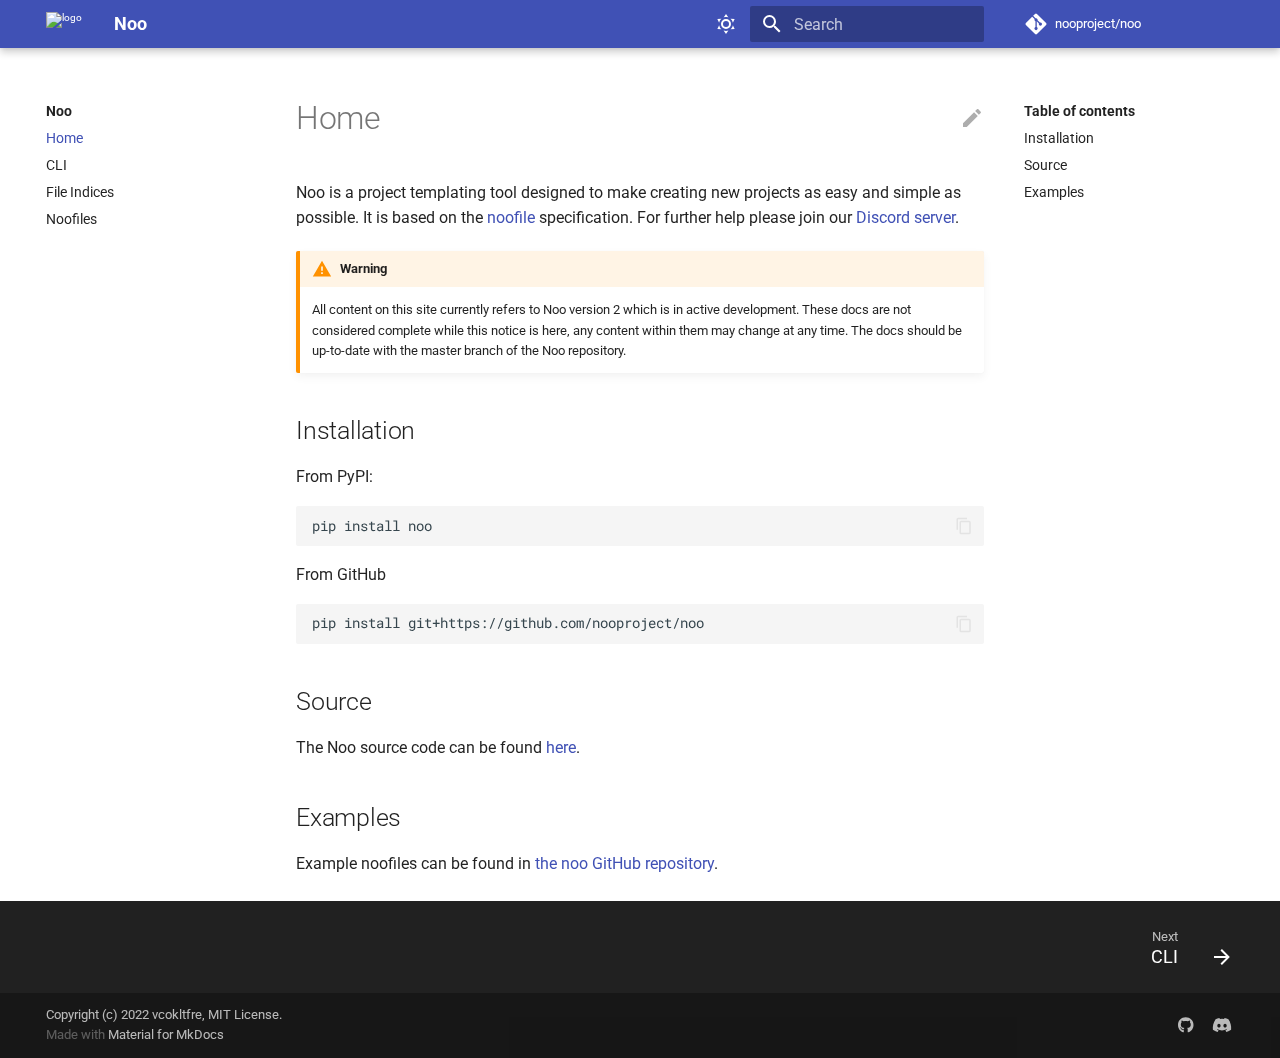
==== commit a525246f: "Deployed 3587dee with MkDocs version: 1.3.0" ====
--- a/index.html
+++ b/index.html
@@ -13,7 +13,7 @@
         <link rel="canonical" href="https://nooproject.dev/">
       
       <link rel="icon" href="assets/noo.png">
-      <meta name="generator" content="mkdocs-1.3.0, mkdocs-material-8.2.13">
+      <meta name="generator" content="mkdocs-1.3.0, mkdocs-material-8.2.14">
     
     
       
@@ -21,7 +21,7 @@
       
     
     
-      <link rel="stylesheet" href="assets/stylesheets/main.e411adfe.min.css">
+      <link rel="stylesheet" href="assets/stylesheets/main.3de6f41f.min.css">
       
         
         <link rel="stylesheet" href="assets/stylesheets/palette.cc9b2e1e.min.css">
@@ -411,15 +411,15 @@
 </div>
 <h2 id="installation">Installation<a class="headerlink" href="#installation" title="Permanent link">&para;</a></h2>
 <p>From PyPI:</p>
-<div class="highlight"><pre><span></span><code>pip install pynoo
+<div class="highlight"><pre><span></span><code>pip install noo
 </code></pre></div>
 <p>From GitHub</p>
-<div class="highlight"><pre><span></span><code>pip install git+https://github.com/py-noo/noo
+<div class="highlight"><pre><span></span><code>pip install git+https://github.com/nooproject/noo
 </code></pre></div>
 <h2 id="source">Source<a class="headerlink" href="#source" title="Permanent link">&para;</a></h2>
-<p>The Noo source code can be found <a href="https://github.com/py-noo/noo" rel="noopener" target="_blank">here</a>.</p>
+<p>The Noo source code can be found <a href="https://github.com/nooproject/noo" rel="noopener" target="_blank">here</a>.</p>
 <h2 id="examples">Examples<a class="headerlink" href="#examples" title="Permanent link">&para;</a></h2>
-<p>Example noofiles can be found in <a href="https://github.com/py-noo/noo/tree/master/examples" rel="noopener" target="_blank">the noo GitHub repository</a>.</p>
+<p>Example noofiles can be found in <a href="https://github.com/nooproject/noo/tree/master/examples" rel="noopener" target="_blank">the noo GitHub repository</a>.</p>
 
               
             </article>
@@ -499,7 +499,7 @@
     <script id="__config" type="application/json">{"base": ".", "features": [], "search": "assets/javascripts/workers/search.2a1c317c.min.js", "translations": {"clipboard.copied": "Copied to clipboard", "clipboard.copy": "Copy to clipboard", "search.config.lang": "en", "search.config.pipeline": "trimmer, stopWordFilter", "search.config.separator": "[\\s\\-]+", "search.placeholder": "Search", "search.result.more.one": "1 more on this page", "search.result.more.other": "# more on this page", "search.result.none": "No matching documents", "search.result.one": "1 matching document", "search.result.other": "# matching documents", "search.result.placeholder": "Type to start searching", "search.result.term.missing": "Missing", "select.version.title": "Select version"}}</script>
     
     
-      <script src="assets/javascripts/bundle.ed9748b7.min.js"></script>
+      <script src="assets/javascripts/bundle.c2e1ee47.min.js"></script>
       
     
   </body>
--- a/assets/stylesheets/main.3de6f41f.min.css
+++ b/assets/stylesheets/main.3de6f41f.min.css
@@ -0,0 +1 @@
+@charset "UTF-8";html{-webkit-text-size-adjust:none;-moz-text-size-adjust:none;-ms-text-size-adjust:none;text-size-adjust:none;box-sizing:border-box}*,:after,:before{box-sizing:inherit}@media (prefers-reduced-motion){*,:after,:before{transition:none!important}}body{margin:0}a,button,input,label{-webkit-tap-highlight-color:transparent}a{color:inherit;text-decoration:none}hr{border:0;box-sizing:initial;display:block;height:.05rem;overflow:visible;padding:0}small{font-size:80%}sub,sup{line-height:1em}img{border-style:none}table{border-collapse:initial;border-spacing:0}td,th{font-weight:400;vertical-align:top}button{background:transparent;border:0;font-family:inherit;font-size:inherit;margin:0;padding:0}input{border:0;outline:none}:root{--md-default-fg-color:rgba(0,0,0,.87);--md-default-fg-color--light:rgba(0,0,0,.54);--md-default-fg-color--lighter:rgba(0,0,0,.32);--md-default-fg-color--lightest:rgba(0,0,0,.07);--md-default-bg-color:#fff;--md-default-bg-color--light:hsla(0,0%,100%,.7);--md-default-bg-color--lighter:hsla(0,0%,100%,.3);--md-default-bg-color--lightest:hsla(0,0%,100%,.12);--md-primary-fg-color:#4051b5;--md-primary-fg-color--light:#5d6cc0;--md-primary-fg-color--dark:#303fa1;--md-primary-bg-color:#fff;--md-primary-bg-color--light:hsla(0,0%,100%,.7);--md-accent-fg-color:#526cfe;--md-accent-fg-color--transparent:rgba(82,108,254,.1);--md-accent-bg-color:#fff;--md-accent-bg-color--light:hsla(0,0%,100%,.7);--md-shadow-z1:0 0.2rem 0.5rem rgba(0,0,0,.05),0 0 0.05rem rgba(0,0,0,.1);--md-shadow-z2:0 0.2rem 0.5rem rgba(0,0,0,.1),0 0 0.05rem rgba(0,0,0,.25);--md-shadow-z3:0 0.2rem 0.5rem rgba(0,0,0,.2),0 0 0.05rem rgba(0,0,0,.35)}:root>*{--md-code-fg-color:#36464e;--md-code-bg-color:#f5f5f5;--md-code-hl-color:rgba(255,255,0,.5);--md-code-hl-number-color:#d52a2a;--md-code-hl-special-color:#db1457;--md-code-hl-function-color:#a846b9;--md-code-hl-constant-color:#6e59d9;--md-code-hl-keyword-color:#3f6ec6;--md-code-hl-string-color:#1c7d4d;--md-code-hl-name-color:var(--md-code-fg-color);--md-code-hl-operator-color:var(--md-default-fg-color--light);--md-code-hl-punctuation-color:var(--md-default-fg-color--light);--md-code-hl-comment-color:var(--md-default-fg-color--light);--md-code-hl-generic-color:var(--md-default-fg-color--light);--md-code-hl-variable-color:var(--md-default-fg-color--light);--md-typeset-color:var(--md-default-fg-color);--md-typeset-a-color:var(--md-primary-fg-color);--md-typeset-mark-color:rgba(255,255,0,.5);--md-typeset-del-color:rgba(245,80,61,.15);--md-typeset-ins-color:rgba(11,213,112,.15);--md-typeset-kbd-color:#fafafa;--md-typeset-kbd-accent-color:#fff;--md-typeset-kbd-border-color:#b8b8b8;--md-typeset-table-color:rgba(0,0,0,.12);--md-admonition-fg-color:var(--md-default-fg-color);--md-admonition-bg-color:var(--md-default-bg-color);--md-footer-fg-color:#fff;--md-footer-fg-color--light:hsla(0,0%,100%,.7);--md-footer-fg-color--lighter:hsla(0,0%,100%,.3);--md-footer-bg-color:rgba(0,0,0,.87);--md-footer-bg-color--dark:rgba(0,0,0,.32)}.md-icon svg{fill:currentcolor;display:block;height:1.2rem;width:1.2rem}body{-webkit-font-smoothing:antialiased;-moz-osx-font-smoothing:grayscale;--md-text-font-family:var(--md-text-font,_),-apple-system,BlinkMacSystemFont,Helvetica,Arial,sans-serif;--md-code-font-family:var(--md-code-font,_),SFMono-Regular,Consolas,Menlo,monospace}body,input{font-feature-settings:"kern","liga";font-family:var(--md-text-font-family)}body,code,input,kbd,pre{color:var(--md-typeset-color)}code,kbd,pre{font-feature-settings:"kern";font-family:var(--md-code-font-family)}:root{--md-typeset-table-sort-icon:url('data:image/svg+xml;charset=utf-8,<svg xmlns="http://www.w3.org/2000/svg" viewBox="0 0 24 24"><path d="m18 21-4-4h3V7h-3l4-4 4 4h-3v10h3M2 19v-2h10v2M2 13v-2h7v2M2 7V5h4v2H2Z"/></svg>');--md-typeset-table-sort-icon--asc:url('data:image/svg+xml;charset=utf-8,<svg xmlns="http://www.w3.org/2000/svg" viewBox="0 0 24 24"><path d="M19 17h3l-4 4-4-4h3V3h2M2 17h10v2H2M6 5v2H2V5m0 6h7v2H2v-2Z"/></svg>');--md-typeset-table-sort-icon--desc:url('data:image/svg+xml;charset=utf-8,<svg xmlns="http://www.w3.org/2000/svg" viewBox="0 0 24 24"><path d="M19 7h3l-4-4-4 4h3v14h2M2 17h10v2H2M6 5v2H2V5m0 6h7v2H2v-2Z"/></svg>')}.md-typeset{-webkit-print-color-adjust:exact;-moz-print-color-adjust:exact;color-adjust:exact;font-size:.8rem;line-height:1.6}@media print{.md-typeset{font-size:.68rem}}.md-typeset blockquote,.md-typeset dl,.md-typeset figure,.md-typeset ol,.md-typeset pre,.md-typeset ul{margin-bottom:1em;margin-top:1em}.md-typeset h1{color:var(--md-default-fg-color--light);font-size:2em;line-height:1.3;margin:0 0 1.25em}.md-typeset h1,.md-typeset h2{font-weight:300;letter-spacing:-.01em}.md-typeset h2{font-size:1.5625em;line-height:1.4;margin:1.6em 0 .64em}.md-typeset h3{font-size:1.25em;font-weight:400;letter-spacing:-.01em;line-height:1.5;margin:1.6em 0 .8em}.md-typeset h2+h3{margin-top:.8em}.md-typeset h4{font-weight:700;letter-spacing:-.01em;margin:1em 0}.md-typeset h5,.md-typeset h6{color:var(--md-default-fg-color--light);font-size:.8em;font-weight:700;letter-spacing:-.01em;margin:1.25em 0}.md-typeset h5{text-transform:uppercase}.md-typeset hr{border-bottom:.05rem solid var(--md-default-fg-color--lightest);display:flow-root;margin:1.5em 0}.md-typeset a{color:var(--md-typeset-a-color);word-break:break-word}.md-typeset a,.md-typeset a:before{transition:color 125ms}.md-typeset a:focus,.md-typeset a:hover{color:var(--md-accent-fg-color)}.md-typeset a:focus code,.md-typeset a:hover code{background-color:var(--md-accent-fg-color--transparent)}.md-typeset a code{color:currentcolor;transition:background-color 125ms}.md-typeset a.focus-visible{outline-color:var(--md-accent-fg-color);outline-offset:.2rem}.md-typeset code,.md-typeset kbd,.md-typeset pre{color:var(--md-code-fg-color);direction:ltr}@media print{.md-typeset code,.md-typeset kbd,.md-typeset pre{white-space:pre-wrap}}.md-typeset code{background-color:var(--md-code-bg-color);border-radius:.1rem;-webkit-box-decoration-break:clone;box-decoration-break:clone;font-size:.85em;padding:0 .2941176471em;word-break:break-word}.md-typeset code:not(.focus-visible){-webkit-tap-highlight-color:transparent;outline:none}.md-typeset pre{display:flow-root;line-height:1.4;position:relative}.md-typeset pre>code{-webkit-box-decoration-break:slice;box-decoration-break:slice;box-shadow:none;display:block;margin:0;outline-color:var(--md-accent-fg-color);overflow:auto;padding:.7720588235em 1.1764705882em;scrollbar-color:var(--md-default-fg-color--lighter) transparent;scrollbar-width:thin;touch-action:auto;word-break:normal}.md-typeset pre>code:hover{scrollbar-color:var(--md-accent-fg-color) transparent}.md-typeset pre>code::-webkit-scrollbar{height:.2rem;width:.2rem}.md-typeset pre>code::-webkit-scrollbar-thumb{background-color:var(--md-default-fg-color--lighter)}.md-typeset pre>code::-webkit-scrollbar-thumb:hover{background-color:var(--md-accent-fg-color)}.md-typeset kbd{background-color:var(--md-typeset-kbd-color);border-radius:.1rem;box-shadow:0 .1rem 0 .05rem var(--md-typeset-kbd-border-color),0 .1rem 0 var(--md-typeset-kbd-border-color),0 -.1rem .2rem var(--md-typeset-kbd-accent-color) inset;color:var(--md-default-fg-color);display:inline-block;font-size:.75em;padding:0 .6666666667em;vertical-align:text-top;word-break:break-word}.md-typeset mark{background-color:var(--md-typeset-mark-color);-webkit-box-decoration-break:clone;box-decoration-break:clone;color:inherit;word-break:break-word}.md-typeset abbr{border-bottom:.05rem dotted var(--md-default-fg-color--light);cursor:help;text-decoration:none}@media (hover:none){.md-typeset abbr{position:relative}.md-typeset abbr[title]:-webkit-any(:focus,:hover):after{background-color:var(--md-default-fg-color);border-radius:.1rem;box-shadow:var(--md-shadow-z3);color:var(--md-default-bg-color);content:attr(title);display:inline-block;font-size:.7rem;margin-top:2em;max-width:80%;min-width:-webkit-max-content;min-width:max-content;padding:.2rem .3rem;position:absolute;width:auto}.md-typeset abbr[title]:-moz-any(:focus,:hover):after{background-color:var(--md-default-fg-color);border-radius:.1rem;box-shadow:var(--md-shadow-z3);color:var(--md-default-bg-color);content:attr(title);display:inline-block;font-size:.7rem;margin-top:2em;max-width:80%;min-width:-moz-max-content;min-width:max-content;padding:.2rem .3rem;position:absolute;width:auto}[dir=ltr] .md-typeset abbr[title]:-webkit-any(:focus,:hover):after{left:0}[dir=ltr] .md-typeset abbr[title]:-moz-any(:focus,:hover):after{left:0}[dir=ltr] .md-typeset abbr[title]:is(:focus,:hover):after{left:0}[dir=rtl] .md-typeset abbr[title]:-webkit-any(:focus,:hover):after{right:0}[dir=rtl] .md-typeset abbr[title]:-moz-any(:focus,:hover):after{right:0}[dir=rtl] .md-typeset abbr[title]:is(:focus,:hover):after{right:0}.md-typeset abbr[title]:is(:focus,:hover):after{background-color:var(--md-default-fg-color);border-radius:.1rem;box-shadow:var(--md-shadow-z3);color:var(--md-default-bg-color);content:attr(title);display:inline-block;font-size:.7rem;margin-top:2em;max-width:80%;min-width:-webkit-max-content;min-width:-moz-max-content;min-width:max-content;padding:.2rem .3rem;position:absolute;width:auto}}.md-typeset small{opacity:.75}[dir=ltr] .md-typeset sub,[dir=ltr] .md-typeset sup{margin-left:.078125em}[dir=rtl] .md-typeset sub,[dir=rtl] .md-typeset sup{margin-right:.078125em}[dir=ltr] .md-typeset blockquote{padding-left:.6rem}[dir=rtl] .md-typeset blockquote{padding-right:.6rem}[dir=ltr] .md-typeset blockquote{border-left:.2rem solid var(--md-default-fg-color--lighter)}[dir=rtl] .md-typeset blockquote{border-right:.2rem solid var(--md-default-fg-color--lighter)}.md-typeset blockquote{color:var(--md-default-fg-color--light);margin-left:0;margin-right:0}.md-typeset ul{list-style-type:disc}[dir=ltr] .md-typeset ol,[dir=ltr] .md-typeset ul{margin-left:.625em}[dir=rtl] .md-typeset ol,[dir=rtl] .md-typeset ul{margin-right:.625em}.md-typeset ol,.md-typeset ul{padding:0}.md-typeset ol:not([hidden]),.md-typeset ul:not([hidden]){display:flow-root}.md-typeset ol ol,.md-typeset ul ol{list-style-type:lower-alpha}.md-typeset ol ol ol,.md-typeset ul ol ol{list-style-type:lower-roman}[dir=ltr] .md-typeset ol li,[dir=ltr] .md-typeset ul li{margin-left:1.25em}[dir=rtl] .md-typeset ol li,[dir=rtl] .md-typeset ul li{margin-right:1.25em}.md-typeset ol li,.md-typeset ul li{margin-bottom:.5em}.md-typeset ol li blockquote,.md-typeset ol li p,.md-typeset ul li blockquote,.md-typeset ul li p{margin:.5em 0}.md-typeset ol li:last-child,.md-typeset ul li:last-child{margin-bottom:0}.md-typeset ol li :-webkit-any(ul,ol),.md-typeset ul li :-webkit-any(ul,ol){margin-bottom:.5em;margin-top:.5em}.md-typeset ol li :-moz-any(ul,ol),.md-typeset ul li :-moz-any(ul,ol){margin-bottom:.5em;margin-top:.5em}[dir=ltr] .md-typeset ol li :-webkit-any(ul,ol),[dir=ltr] .md-typeset ul li :-webkit-any(ul,ol){margin-left:.625em}[dir=ltr] .md-typeset ol li :-moz-any(ul,ol),[dir=ltr] .md-typeset ul li :-moz-any(ul,ol){margin-left:.625em}[dir=ltr] .md-typeset ol li :is(ul,ol),[dir=ltr] .md-typeset ul li :is(ul,ol){margin-left:.625em}[dir=rtl] .md-typeset ol li :-webkit-any(ul,ol),[dir=rtl] .md-typeset ul li :-webkit-any(ul,ol){margin-right:.625em}[dir=rtl] .md-typeset ol li :-moz-any(ul,ol),[dir=rtl] .md-typeset ul li :-moz-any(ul,ol){margin-right:.625em}[dir=rtl] .md-typeset ol li :is(ul,ol),[dir=rtl] .md-typeset ul li :is(ul,ol){margin-right:.625em}.md-typeset ol li :is(ul,ol),.md-typeset ul li :is(ul,ol){margin-bottom:.5em;margin-top:.5em}[dir=ltr] .md-typeset dd{margin-left:1.875em}[dir=rtl] .md-typeset dd{margin-right:1.875em}.md-typeset dd{margin-bottom:1.5em;margin-top:1em}.md-typeset img,.md-typeset svg{height:auto;max-width:100%}.md-typeset img[align=left],.md-typeset svg[align=left]{margin:1em 1em 1em 0}.md-typeset img[align=right],.md-typeset svg[align=right]{margin:1em 0 1em 1em}.md-typeset img[align]:only-child,.md-typeset svg[align]:only-child{margin-top:0}.md-typeset img[src$="#gh-dark-mode-only"],.md-typeset img[src$="#only-dark"]{display:none}.md-typeset figure{display:flow-root;margin:1em auto;max-width:100%;text-align:center;width:-webkit-fit-content;width:-moz-fit-content;width:fit-content}.md-typeset figure img{display:block}.md-typeset figcaption{font-style:italic;margin:1em auto;max-width:24rem}.md-typeset iframe{max-width:100%}.md-typeset table:not([class]){background-color:var(--md-default-bg-color);border:.05rem solid var(--md-typeset-table-color);border-radius:.1rem;display:inline-block;font-size:.64rem;max-width:100%;overflow:auto;touch-action:auto}@media print{.md-typeset table:not([class]){display:table}}.md-typeset table:not([class])+*{margin-top:1.5em}.md-typeset table:not([class]) :-webkit-any(th,td)>:first-child{margin-top:0}.md-typeset table:not([class]) :-moz-any(th,td)>:first-child{margin-top:0}.md-typeset table:not([class]) :is(th,td)>:first-child{margin-top:0}.md-typeset table:not([class]) :-webkit-any(th,td)>:last-child{margin-bottom:0}.md-typeset table:not([class]) :-moz-any(th,td)>:last-child{margin-bottom:0}.md-typeset table:not([class]) :is(th,td)>:last-child{margin-bottom:0}.md-typeset table:not([class]) :-webkit-any(th,td):not([align]){text-align:left}.md-typeset table:not([class]) :-moz-any(th,td):not([align]){text-align:left}.md-typeset table:not([class]) :is(th,td):not([align]){text-align:left}[dir=rtl] .md-typeset table:not([class]) :-webkit-any(th,td):not([align]){text-align:right}[dir=rtl] .md-typeset table:not([class]) :-moz-any(th,td):not([align]){text-align:right}[dir=rtl] .md-typeset table:not([class]) :is(th,td):not([align]){text-align:right}.md-typeset table:not([class]) th{font-weight:700;min-width:5rem;padding:.9375em 1.25em;vertical-align:top}.md-typeset table:not([class]) th a{color:inherit}.md-typeset table:not([class]) td{border-top:.05rem solid var(--md-typeset-table-color);padding:.9375em 1.25em;vertical-align:top}.md-typeset table:not([class]) tbody tr{transition:background-color 125ms}.md-typeset table:not([class]) tbody tr:hover{background-color:rgba(0,0,0,.035);box-shadow:0 .05rem 0 var(--md-default-bg-color) inset}.md-typeset table:not([class]) a{word-break:normal}.md-typeset table th[role=columnheader]{cursor:pointer}[dir=ltr] .md-typeset table th[role=columnheader]:after{margin-left:.5em}[dir=rtl] .md-typeset table th[role=columnheader]:after{margin-right:.5em}.md-typeset table th[role=columnheader]:after{content:"";display:inline-block;height:1.2em;-webkit-mask-image:var(--md-typeset-table-sort-icon);mask-image:var(--md-typeset-table-sort-icon);-webkit-mask-repeat:no-repeat;mask-repeat:no-repeat;-webkit-mask-size:contain;mask-size:contain;transition:background-color 125ms;vertical-align:text-bottom;width:1.2em}.md-typeset table th[role=columnheader]:hover:after{background-color:var(--md-default-fg-color--lighter)}.md-typeset table th[role=columnheader][aria-sort=ascending]:after{background-color:var(--md-default-fg-color--light);-webkit-mask-image:var(--md-typeset-table-sort-icon--asc);mask-image:var(--md-typeset-table-sort-icon--asc)}.md-typeset table th[role=columnheader][aria-sort=descending]:after{background-color:var(--md-default-fg-color--light);-webkit-mask-image:var(--md-typeset-table-sort-icon--desc);mask-image:var(--md-typeset-table-sort-icon--desc)}.md-typeset__scrollwrap{margin:1em -.8rem;overflow-x:auto;touch-action:auto}.md-typeset__table{display:inline-block;margin-bottom:.5em;padding:0 .8rem}@media print{.md-typeset__table{display:block}}html .md-typeset__table table{display:table;margin:0;overflow:hidden;width:100%}@media screen and (max-width:44.9375em){.md-content__inner>pre{margin:1em -.8rem}.md-content__inner>pre code{border-radius:0}}.md-banner{background-color:var(--md-footer-bg-color);color:var(--md-footer-fg-color);overflow:auto}@media print{.md-banner{display:none}}.md-banner--warning{background:var(--md-typeset-mark-color);color:var(--md-default-fg-color)}.md-banner__inner{font-size:.7rem;margin:.6rem auto;padding:0 .8rem}html{font-size:125%;height:100%;overflow-x:hidden}@media screen and (min-width:100em){html{font-size:137.5%}}@media screen and (min-width:125em){html{font-size:150%}}body{background-color:var(--md-default-bg-color);display:flex;flex-direction:column;font-size:.5rem;min-height:100%;position:relative;width:100%}@media print{body{display:block}}@media screen and (max-width:59.9375em){body[data-md-state=lock]{position:fixed}}.md-grid{margin-left:auto;margin-right:auto;max-width:61rem}.md-container{display:flex;flex-direction:column;flex-grow:1}@media print{.md-container{display:block}}.md-main{flex-grow:1}.md-main__inner{display:flex;height:100%;margin-top:1.5rem}.md-ellipsis{overflow:hidden;text-overflow:ellipsis;white-space:nowrap}.md-toggle{display:none}.md-option{height:0;opacity:0;position:absolute;width:0}.md-option:checked+label:not([hidden]){display:block}.md-option.focus-visible+label{outline-color:var(--md-accent-fg-color);outline-style:auto}.md-skip{background-color:var(--md-default-fg-color);border-radius:.1rem;color:var(--md-default-bg-color);font-size:.64rem;margin:.5rem;opacity:0;outline-color:var(--md-accent-fg-color);padding:.3rem .5rem;position:fixed;transform:translateY(.4rem);z-index:-1}.md-skip:focus{opacity:1;transform:translateY(0);transition:transform .25s cubic-bezier(.4,0,.2,1),opacity 175ms 75ms;z-index:10}@page{margin:25mm}:root{--md-clipboard-icon:url('data:image/svg+xml;charset=utf-8,<svg xmlns="http://www.w3.org/2000/svg" viewBox="0 0 24 24"><path d="M19 21H8V7h11m0-2H8a2 2 0 0 0-2 2v14a2 2 0 0 0 2 2h11a2 2 0 0 0 2-2V7a2 2 0 0 0-2-2m-3-4H4a2 2 0 0 0-2 2v14h2V3h12V1Z"/></svg>')}.md-clipboard{border-radius:.1rem;color:var(--md-default-fg-color--lightest);cursor:pointer;height:1.5em;outline-color:var(--md-accent-fg-color);outline-offset:.1rem;position:absolute;right:.5em;top:.5em;transition:color .25s;width:1.5em;z-index:1}@media print{.md-clipboard{display:none}}.md-clipboard:not(.focus-visible){-webkit-tap-highlight-color:transparent;outline:none}:hover>.md-clipboard{color:var(--md-default-fg-color--light)}.md-clipboard:-webkit-any(:focus,:hover){color:var(--md-accent-fg-color)}.md-clipboard:-moz-any(:focus,:hover){color:var(--md-accent-fg-color)}.md-clipboard:is(:focus,:hover){color:var(--md-accent-fg-color)}.md-clipboard:after{background-color:currentcolor;content:"";display:block;height:1.125em;margin:0 auto;-webkit-mask-image:var(--md-clipboard-icon);mask-image:var(--md-clipboard-icon);-webkit-mask-repeat:no-repeat;mask-repeat:no-repeat;-webkit-mask-size:contain;mask-size:contain;width:1.125em}.md-clipboard--inline{cursor:pointer}.md-clipboard--inline code{transition:color .25s,background-color .25s}.md-clipboard--inline:-webkit-any(:focus,:hover) code{background-color:var(--md-accent-fg-color--transparent);color:var(--md-accent-fg-color)}.md-clipboard--inline:-moz-any(:focus,:hover) code{background-color:var(--md-accent-fg-color--transparent);color:var(--md-accent-fg-color)}.md-clipboard--inline:is(:focus,:hover) code{background-color:var(--md-accent-fg-color--transparent);color:var(--md-accent-fg-color)}.md-content{flex-grow:1;min-width:0}.md-content__inner{margin:0 .8rem 1.2rem;padding-top:.6rem}@media screen and (min-width:76.25em){[dir=ltr] .md-sidebar--primary:not([hidden])~.md-content>.md-content__inner{margin-left:1.2rem}[dir=ltr] .md-sidebar--secondary:not([hidden])~.md-content>.md-content__inner,[dir=rtl] .md-sidebar--primary:not([hidden])~.md-content>.md-content__inner{margin-right:1.2rem}[dir=rtl] .md-sidebar--secondary:not([hidden])~.md-content>.md-content__inner{margin-left:1.2rem}}.md-content__inner:before{content:"";display:block;height:.4rem}.md-content__inner>:last-child{margin-bottom:0}[dir=ltr] .md-content__button{margin-left:.4rem}[dir=rtl] .md-content__button{margin-right:.4rem}.md-content__button{float:right;margin:.4rem 0;padding:0}@media print{.md-content__button{display:none}}[dir=rtl] .md-content__button{float:left}.md-typeset .md-content__button{color:var(--md-default-fg-color--lighter)}.md-content__button svg{display:inline;vertical-align:top}[dir=rtl] .md-content__button svg{transform:scaleX(-1)}[dir=ltr] .md-dialog{right:.8rem}[dir=rtl] .md-dialog{left:.8rem}.md-dialog{background-color:var(--md-default-fg-color);border-radius:.1rem;bottom:.8rem;box-shadow:var(--md-shadow-z3);min-width:11.1rem;opacity:0;padding:.4rem .6rem;pointer-events:none;position:fixed;transform:translateY(100%);transition:transform 0ms .4s,opacity .4s;z-index:4}@media print{.md-dialog{display:none}}.md-dialog[data-md-state=open]{opacity:1;pointer-events:auto;transform:translateY(0);transition:transform .4s cubic-bezier(.075,.85,.175,1),opacity .4s}.md-dialog__inner{color:var(--md-default-bg-color);font-size:.7rem}.md-footer{background-color:var(--md-footer-bg-color);color:var(--md-footer-fg-color)}@media print{.md-footer{display:none}}.md-footer__inner{display:flex;justify-content:space-between;overflow:auto;padding:.2rem}.md-footer__link{display:flex;flex-grow:0.01;outline-color:var(--md-accent-fg-color);overflow:hidden;padding-bottom:.4rem;padding-top:1.4rem;transition:opacity .25s}.md-footer__link:-webkit-any(:focus,:hover){opacity:.7}.md-footer__link:-moz-any(:focus,:hover){opacity:.7}.md-footer__link:is(:focus,:hover){opacity:.7}[dir=rtl] .md-footer__link svg{transform:scaleX(-1)}@media screen and (max-width:44.9375em){.md-footer__link--prev .md-footer__title{display:none}}[dir=ltr] .md-footer__link--next{margin-left:auto}[dir=rtl] .md-footer__link--next{margin-right:auto}.md-footer__link--next{text-align:right}[dir=rtl] .md-footer__link--next{text-align:left}.md-footer__title{flex-grow:1;font-size:.9rem;line-height:2.4rem;max-width:calc(100% - 2.4rem);padding:0 1rem;position:relative}.md-footer__button{margin:.2rem;padding:.4rem}.md-footer__direction{font-size:.64rem;left:0;margin-top:-1rem;opacity:.7;padding:0 1rem;position:absolute;right:0}.md-footer-meta{background-color:var(--md-footer-bg-color--dark)}.md-footer-meta__inner{display:flex;flex-wrap:wrap;justify-content:space-between;padding:.2rem}html .md-footer-meta.md-typeset a{color:var(--md-footer-fg-color--light)}html .md-footer-meta.md-typeset a:-webkit-any(:focus,:hover){color:var(--md-footer-fg-color)}html .md-footer-meta.md-typeset a:-moz-any(:focus,:hover){color:var(--md-footer-fg-color)}html .md-footer-meta.md-typeset a:is(:focus,:hover){color:var(--md-footer-fg-color)}.md-copyright{color:var(--md-footer-fg-color--lighter);font-size:.64rem;margin:auto .6rem;padding:.4rem 0;width:100%}@media screen and (min-width:45em){.md-copyright{width:auto}}.md-copyright__highlight{color:var(--md-footer-fg-color--light)}.md-social{margin:0 .4rem;padding:.2rem 0 .6rem}@media screen and (min-width:45em){.md-social{padding:.6rem 0}}.md-social__link{display:inline-block;height:1.6rem;text-align:center;width:1.6rem}.md-social__link:before{line-height:1.9}.md-social__link svg{fill:currentcolor;max-height:.8rem;vertical-align:-25%}.md-typeset .md-button{border:.1rem solid;border-radius:.1rem;color:var(--md-primary-fg-color);cursor:pointer;display:inline-block;font-weight:700;padding:.625em 2em;transition:color 125ms,background-color 125ms,border-color 125ms}.md-typeset .md-button--primary{background-color:var(--md-primary-fg-color);border-color:var(--md-primary-fg-color);color:var(--md-primary-bg-color)}.md-typeset .md-button:-webkit-any(:focus,:hover){background-color:var(--md-accent-fg-color);border-color:var(--md-accent-fg-color);color:var(--md-accent-bg-color)}.md-typeset .md-button:-moz-any(:focus,:hover){background-color:var(--md-accent-fg-color);border-color:var(--md-accent-fg-color);color:var(--md-accent-bg-color)}.md-typeset .md-button:is(:focus,:hover){background-color:var(--md-accent-fg-color);border-color:var(--md-accent-fg-color);color:var(--md-accent-bg-color)}[dir=ltr] .md-typeset .md-input{border-top-left-radius:.1rem}[dir=ltr] .md-typeset .md-input,[dir=rtl] .md-typeset .md-input{border-top-right-radius:.1rem}[dir=rtl] .md-typeset .md-input{border-top-left-radius:.1rem}.md-typeset .md-input{border-bottom:.1rem solid var(--md-default-fg-color--lighter);box-shadow:var(--md-shadow-z1);font-size:.8rem;height:1.8rem;padding:0 .6rem;transition:border .25s,box-shadow .25s}.md-typeset .md-input:-webkit-any(:focus,:hover){border-bottom-color:var(--md-accent-fg-color);box-shadow:var(--md-shadow-z2)}.md-typeset .md-input:-moz-any(:focus,:hover){border-bottom-color:var(--md-accent-fg-color);box-shadow:var(--md-shadow-z2)}.md-typeset .md-input:is(:focus,:hover){border-bottom-color:var(--md-accent-fg-color);box-shadow:var(--md-shadow-z2)}.md-typeset .md-input--stretch{width:100%}.md-header{background-color:var(--md-primary-fg-color);box-shadow:0 0 .2rem transparent,0 .2rem .4rem transparent;color:var(--md-primary-bg-color);left:0;position:-webkit-sticky;position:sticky;right:0;top:0;z-index:4}@media print{.md-header{display:none}}.md-header[data-md-state=shadow]{box-shadow:0 0 .2rem rgba(0,0,0,.1),0 .2rem .4rem rgba(0,0,0,.2);transition:transform .25s cubic-bezier(.1,.7,.1,1),box-shadow .25s}.md-header[data-md-state=hidden]{transform:translateY(-100%);transition:transform .25s cubic-bezier(.8,0,.6,1),box-shadow .25s}.md-header__inner{align-items:center;display:flex;padding:0 .2rem}.md-header__button{color:currentcolor;cursor:pointer;margin:.2rem;outline-color:var(--md-accent-fg-color);padding:.4rem;position:relative;transition:opacity .25s;vertical-align:middle;z-index:1}.md-header__button:hover{opacity:.7}.md-header__button:not([hidden]){display:inline-block}.md-header__button:not(.focus-visible){-webkit-tap-highlight-color:transparent;outline:none}.md-header__button.md-logo{margin:.2rem;padding:.4rem}@media screen and (max-width:76.1875em){.md-header__button.md-logo{display:none}}.md-header__button.md-logo :-webkit-any(img,svg){fill:currentcolor;display:block;height:1.2rem;width:auto}.md-header__button.md-logo :-moz-any(img,svg){fill:currentcolor;display:block;height:1.2rem;width:auto}.md-header__button.md-logo :is(img,svg){fill:currentcolor;display:block;height:1.2rem;width:auto}@media screen and (min-width:60em){.md-header__button[for=__search]{display:none}}.no-js .md-header__button[for=__search]{display:none}[dir=rtl] .md-header__button[for=__search] svg{transform:scaleX(-1)}@media screen and (min-width:76.25em){.md-header__button[for=__drawer]{display:none}}.md-header__topic{display:flex;max-width:100%;position:absolute;transition:transform .4s cubic-bezier(.1,.7,.1,1),opacity .15s}.md-header__topic+.md-header__topic{opacity:0;pointer-events:none;transform:translateX(1.25rem);transition:transform .4s cubic-bezier(1,.7,.1,.1),opacity .15s;z-index:-1}[dir=rtl] .md-header__topic+.md-header__topic{transform:translateX(-1.25rem)}.md-header__topic:first-child{font-weight:700}[dir=ltr] .md-header__title{margin-right:.4rem}[dir=rtl] .md-header__title{margin-left:.4rem}[dir=ltr] .md-header__title{margin-left:1rem}[dir=rtl] .md-header__title{margin-right:1rem}.md-header__title{flex-grow:1;font-size:.9rem;height:2.4rem;line-height:2.4rem}.md-header__title[data-md-state=active] .md-header__topic{opacity:0;pointer-events:none;transform:translateX(-1.25rem);transition:transform .4s cubic-bezier(1,.7,.1,.1),opacity .15s;z-index:-1}[dir=rtl] .md-header__title[data-md-state=active] .md-header__topic{transform:translateX(1.25rem)}.md-header__title[data-md-state=active] .md-header__topic+.md-header__topic{opacity:1;pointer-events:auto;transform:translateX(0);transition:transform .4s cubic-bezier(.1,.7,.1,1),opacity .15s;z-index:0}.md-header__title>.md-header__ellipsis{height:100%;position:relative;width:100%}.md-header__option{display:flex;flex-shrink:0;max-width:100%;transition:max-width 0ms .25s,opacity .25s .25s;white-space:nowrap}[data-md-toggle=search]:checked~.md-header .md-header__option{max-width:0;opacity:0;transition:max-width 0ms,opacity 0ms}.md-header__source{display:none}@media screen and (min-width:60em){[dir=ltr] .md-header__source{margin-left:1rem}[dir=rtl] .md-header__source{margin-right:1rem}.md-header__source{display:block;max-width:11.7rem;width:11.7rem}}@media screen and (min-width:76.25em){[dir=ltr] .md-header__source{margin-left:1.4rem}[dir=rtl] .md-header__source{margin-right:1.4rem}}:root{--md-nav-icon--prev:url('data:image/svg+xml;charset=utf-8,<svg xmlns="http://www.w3.org/2000/svg" viewBox="0 0 24 24"><path d="M20 11v2H8l5.5 5.5-1.42 1.42L4.16 12l7.92-7.92L13.5 5.5 8 11h12Z"/></svg>');--md-nav-icon--next:url('data:image/svg+xml;charset=utf-8,<svg xmlns="http://www.w3.org/2000/svg" viewBox="0 0 24 24"><path d="M8.59 16.58 13.17 12 8.59 7.41 10 6l6 6-6 6-1.41-1.42Z"/></svg>');--md-toc-icon:url('data:image/svg+xml;charset=utf-8,<svg xmlns="http://www.w3.org/2000/svg" viewBox="0 0 24 24"><path d="M3 9h14V7H3v2m0 4h14v-2H3v2m0 4h14v-2H3v2m16 0h2v-2h-2v2m0-10v2h2V7h-2m0 6h2v-2h-2v2Z"/></svg>')}.md-nav{font-size:.7rem;line-height:1.3}.md-nav__title{display:block;font-weight:700;overflow:hidden;padding:0 .6rem;text-overflow:ellipsis}.md-nav__title .md-nav__button{display:none}.md-nav__title .md-nav__button img{height:100%;width:auto}.md-nav__title .md-nav__button.md-logo :-webkit-any(img,svg){fill:currentcolor;display:block;height:2.4rem;max-width:100%;object-fit:contain;width:auto}.md-nav__title .md-nav__button.md-logo :-moz-any(img,svg){fill:currentcolor;display:block;height:2.4rem;max-width:100%;object-fit:contain;width:auto}.md-nav__title .md-nav__button.md-logo :is(img,svg){fill:currentcolor;display:block;height:2.4rem;max-width:100%;object-fit:contain;width:auto}.md-nav__list{list-style:none;margin:0;padding:0}.md-nav__item{padding:0 .6rem}[dir=ltr] .md-nav__item .md-nav__item{padding-right:0}[dir=rtl] .md-nav__item .md-nav__item{padding-left:0}.md-nav__link{align-items:center;cursor:pointer;display:flex;justify-content:space-between;margin-top:.625em;overflow:hidden;scroll-snap-align:start;text-overflow:ellipsis;transition:color 125ms}.md-nav__link[data-md-state=blur]{color:var(--md-default-fg-color--light)}.md-nav__item .md-nav__link--active{color:var(--md-typeset-a-color)}.md-nav__item .md-nav__link--index [href]{width:100%}.md-nav__link:-webkit-any(:focus,:hover){color:var(--md-accent-fg-color)}.md-nav__link:-moz-any(:focus,:hover){color:var(--md-accent-fg-color)}.md-nav__link:is(:focus,:hover){color:var(--md-accent-fg-color)}.md-nav__link.focus-visible{outline-color:var(--md-accent-fg-color);outline-offset:.2rem}.md-nav--primary .md-nav__link[for=__toc]{display:none}.md-nav--primary .md-nav__link[for=__toc] .md-icon:after{background-color:currentcolor;display:block;height:100%;-webkit-mask-image:var(--md-toc-icon);mask-image:var(--md-toc-icon);width:100%}.md-nav--primary .md-nav__link[for=__toc]~.md-nav{display:none}.md-nav__link>*{cursor:pointer;display:flex}.md-nav__icon{flex-shrink:0}.md-nav__source{display:none}@media screen and (max-width:76.1875em){.md-nav--primary,.md-nav--primary .md-nav{background-color:var(--md-default-bg-color);display:flex;flex-direction:column;height:100%;left:0;position:absolute;right:0;top:0;z-index:1}.md-nav--primary :-webkit-any(.md-nav__title,.md-nav__item){font-size:.8rem;line-height:1.5}.md-nav--primary :-moz-any(.md-nav__title,.md-nav__item){font-size:.8rem;line-height:1.5}.md-nav--primary :is(.md-nav__title,.md-nav__item){font-size:.8rem;line-height:1.5}.md-nav--primary .md-nav__title{background-color:var(--md-default-fg-color--lightest);color:var(--md-default-fg-color--light);cursor:pointer;height:5.6rem;line-height:2.4rem;padding:3rem .8rem .2rem;position:relative;white-space:nowrap}[dir=ltr] .md-nav--primary .md-nav__title .md-nav__icon{left:.4rem}[dir=rtl] .md-nav--primary .md-nav__title .md-nav__icon{right:.4rem}.md-nav--primary .md-nav__title .md-nav__icon{display:block;height:1.2rem;margin:.2rem;position:absolute;top:.4rem;width:1.2rem}.md-nav--primary .md-nav__title .md-nav__icon:after{background-color:currentcolor;content:"";display:block;height:100%;-webkit-mask-image:var(--md-nav-icon--prev);mask-image:var(--md-nav-icon--prev);-webkit-mask-repeat:no-repeat;mask-repeat:no-repeat;-webkit-mask-size:contain;mask-size:contain;width:100%}.md-nav--primary .md-nav__title~.md-nav__list{background-color:var(--md-default-bg-color);box-shadow:0 .05rem 0 var(--md-default-fg-color--lightest) inset;overflow-y:auto;-ms-scroll-snap-type:y mandatory;scroll-snap-type:y mandatory;touch-action:pan-y}.md-nav--primary .md-nav__title~.md-nav__list>:first-child{border-top:0}.md-nav--primary .md-nav__title[for=__drawer]{background-color:var(--md-primary-fg-color);color:var(--md-primary-bg-color);font-weight:700}.md-nav--primary .md-nav__title .md-logo{display:block;left:.2rem;margin:.2rem;padding:.4rem;position:absolute;right:.2rem;top:.2rem}.md-nav--primary .md-nav__list{flex:1}.md-nav--primary .md-nav__item{border-top:.05rem solid var(--md-default-fg-color--lightest);padding:0}.md-nav--primary .md-nav__item--active>.md-nav__link{color:var(--md-typeset-a-color)}.md-nav--primary .md-nav__item--active>.md-nav__link:-webkit-any(:focus,:hover){color:var(--md-accent-fg-color)}.md-nav--primary .md-nav__item--active>.md-nav__link:-moz-any(:focus,:hover){color:var(--md-accent-fg-color)}.md-nav--primary .md-nav__item--active>.md-nav__link:is(:focus,:hover){color:var(--md-accent-fg-color)}.md-nav--primary .md-nav__link{margin-top:0;padding:.6rem .8rem}[dir=ltr] .md-nav--primary .md-nav__link .md-nav__icon{margin-right:-.2rem}[dir=rtl] .md-nav--primary .md-nav__link .md-nav__icon{margin-left:-.2rem}.md-nav--primary .md-nav__link .md-nav__icon{font-size:1.2rem;height:1.2rem;width:1.2rem}.md-nav--primary .md-nav__link .md-nav__icon:after{background-color:currentcolor;content:"";display:block;height:100%;-webkit-mask-image:var(--md-nav-icon--next);mask-image:var(--md-nav-icon--next);-webkit-mask-repeat:no-repeat;mask-repeat:no-repeat;-webkit-mask-size:contain;mask-size:contain;width:100%}[dir=rtl] .md-nav--primary .md-nav__icon:after{transform:scale(-1)}.md-nav--primary .md-nav--secondary .md-nav{background-color:initial;position:static}[dir=ltr] .md-nav--primary .md-nav--secondary .md-nav .md-nav__link{padding-left:1.4rem}[dir=rtl] .md-nav--primary .md-nav--secondary .md-nav .md-nav__link{padding-right:1.4rem}[dir=ltr] .md-nav--primary .md-nav--secondary .md-nav .md-nav .md-nav__link{padding-left:2rem}[dir=rtl] .md-nav--primary .md-nav--secondary .md-nav .md-nav .md-nav__link{padding-right:2rem}[dir=ltr] .md-nav--primary .md-nav--secondary .md-nav .md-nav .md-nav .md-nav__link{padding-left:2.6rem}[dir=rtl] .md-nav--primary .md-nav--secondary .md-nav .md-nav .md-nav .md-nav__link{padding-right:2.6rem}[dir=ltr] .md-nav--primary .md-nav--secondary .md-nav .md-nav .md-nav .md-nav .md-nav__link{padding-left:3.2rem}[dir=rtl] .md-nav--primary .md-nav--secondary .md-nav .md-nav .md-nav .md-nav .md-nav__link{padding-right:3.2rem}.md-nav--secondary{background-color:initial}.md-nav__toggle~.md-nav{display:flex;opacity:0;transform:translateX(100%);transition:transform .25s cubic-bezier(.8,0,.6,1),opacity 125ms 50ms}[dir=rtl] .md-nav__toggle~.md-nav{transform:translateX(-100%)}.md-nav__toggle:checked~.md-nav{opacity:1;transform:translateX(0);transition:transform .25s cubic-bezier(.4,0,.2,1),opacity 125ms 125ms}.md-nav__toggle:checked~.md-nav>.md-nav__list{-webkit-backface-visibility:hidden;backface-visibility:hidden}}@media screen and (max-width:59.9375em){.md-nav--primary .md-nav__link[for=__toc]{display:flex}.md-nav--primary .md-nav__link[for=__toc] .md-icon:after{content:""}.md-nav--primary .md-nav__link[for=__toc]+.md-nav__link{display:none}.md-nav--primary .md-nav__link[for=__toc]~.md-nav{display:flex}.md-nav__source{background-color:var(--md-primary-fg-color--dark);color:var(--md-primary-bg-color);display:block;padding:0 .2rem}}@media screen and (min-width:60em) and (max-width:76.1875em){.md-nav--integrated .md-nav__link[for=__toc]{display:flex}.md-nav--integrated .md-nav__link[for=__toc] .md-icon:after{content:""}.md-nav--integrated .md-nav__link[for=__toc]+.md-nav__link{display:none}.md-nav--integrated .md-nav__link[for=__toc]~.md-nav{display:flex}}@media screen and (min-width:60em){.md-nav--secondary .md-nav__title[for=__toc]{scroll-snap-align:start}.md-nav--secondary .md-nav__title .md-nav__icon{display:none}}@media screen and (min-width:76.25em){.md-nav{transition:max-height .25s cubic-bezier(.86,0,.07,1)}.md-nav--primary .md-nav__title[for=__drawer]{scroll-snap-align:start}.md-nav--primary .md-nav__title .md-nav__icon,.md-nav__toggle~.md-nav{display:none}.md-nav__toggle:-webkit-any(:checked,:indeterminate)~.md-nav{display:block}.md-nav__toggle:-moz-any(:checked,:indeterminate)~.md-nav{display:block}.md-nav__toggle:is(:checked,:indeterminate)~.md-nav{display:block}.md-nav__item--nested>.md-nav>.md-nav__title{display:none}.md-nav__item--section{display:block;margin:1.25em 0}.md-nav__item--section:last-child{margin-bottom:0}.md-nav__item--section>.md-nav__link{font-weight:700;pointer-events:none}.md-nav__item--section>.md-nav__link--index [href]{pointer-events:auto}.md-nav__item--section>.md-nav__link .md-nav__icon{display:none}.md-nav__item--section>.md-nav{display:block}.md-nav__item--section>.md-nav>.md-nav__list>.md-nav__item{padding:0}.md-nav__icon{border-radius:100%;float:right;height:.9rem;transition:background-color .25s,transform .25s;width:.9rem}[dir=rtl] .md-nav__icon{float:left;transform:rotate(180deg)}.md-nav__icon:hover{background-color:var(--md-accent-fg-color--transparent)}.md-nav__icon:after{background-color:currentcolor;content:"";display:inline-block;height:100%;-webkit-mask-image:var(--md-nav-icon--next);mask-image:var(--md-nav-icon--next);-webkit-mask-repeat:no-repeat;mask-repeat:no-repeat;-webkit-mask-size:contain;mask-size:contain;vertical-align:-.1rem;width:100%}.md-nav__item--nested .md-nav__toggle:checked~.md-nav__link .md-nav__icon,.md-nav__item--nested .md-nav__toggle:indeterminate~.md-nav__link .md-nav__icon{transform:rotate(90deg)}.md-nav--lifted>.md-nav__list>.md-nav__item,.md-nav--lifted>.md-nav__list>.md-nav__item--nested,.md-nav--lifted>.md-nav__title{display:none}.md-nav--lifted>.md-nav__list>.md-nav__item--active{display:block;padding:0}.md-nav--lifted>.md-nav__list>.md-nav__item--active>.md-nav__link{font-weight:700;margin-top:0;padding:0 .6rem;pointer-events:none}.md-nav--lifted>.md-nav__list>.md-nav__item--active>.md-nav__link--index [href]{pointer-events:auto}.md-nav--lifted>.md-nav__list>.md-nav__item--active>.md-nav__link .md-nav__icon{display:none}.md-nav--lifted .md-nav[data-md-level="1"]{display:block}[dir=ltr] .md-nav--lifted .md-nav[data-md-level="1"]>.md-nav__list>.md-nav__item{padding-right:.6rem}[dir=rtl] .md-nav--lifted .md-nav[data-md-level="1"]>.md-nav__list>.md-nav__item{padding-left:.6rem}.md-nav--integrated>.md-nav__list>.md-nav__item--active:not(.md-nav__item--nested){padding:0 .6rem}.md-nav--integrated>.md-nav__list>.md-nav__item--active:not(.md-nav__item--nested)>.md-nav__link{padding:0}[dir=ltr] .md-nav--integrated>.md-nav__list>.md-nav__item--active .md-nav--secondary{border-left:.05rem solid var(--md-primary-fg-color)}[dir=rtl] .md-nav--integrated>.md-nav__list>.md-nav__item--active .md-nav--secondary{border-right:.05rem solid var(--md-primary-fg-color)}.md-nav--integrated>.md-nav__list>.md-nav__item--active .md-nav--secondary{display:block;margin-bottom:1.25em}.md-nav--integrated>.md-nav__list>.md-nav__item--active .md-nav--secondary>.md-nav__title{display:none}}:root{--md-search-result-icon:url('data:image/svg+xml;charset=utf-8,<svg xmlns="http://www.w3.org/2000/svg" viewBox="0 0 24 24"><path d="M14 2H6a2 2 0 0 0-2 2v16a2 2 0 0 0 2 2h7c-.41-.25-.8-.56-1.14-.9-.33-.33-.61-.7-.86-1.1H6V4h7v5h5v1.18c.71.16 1.39.43 2 .82V8l-6-6m6.31 16.9c1.33-2.11.69-4.9-1.4-6.22-2.11-1.33-4.91-.68-6.22 1.4-1.34 2.11-.69 4.89 1.4 6.22 1.46.93 3.32.93 4.79.02L22 23.39 23.39 22l-3.08-3.1m-3.81.1a2.5 2.5 0 0 1-2.5-2.5 2.5 2.5 0 0 1 2.5-2.5 2.5 2.5 0 0 1 2.5 2.5 2.5 2.5 0 0 1-2.5 2.5Z"/></svg>')}.md-search{position:relative}@media screen and (min-width:60em){.md-search{padding:.2rem 0}}.no-js .md-search{display:none}.md-search__overlay{opacity:0;z-index:1}@media screen and (max-width:59.9375em){[dir=ltr] .md-search__overlay{left:-2.2rem}[dir=rtl] .md-search__overlay{right:-2.2rem}.md-search__overlay{background-color:var(--md-default-bg-color);border-radius:1rem;height:2rem;overflow:hidden;pointer-events:none;position:absolute;top:-1rem;transform-origin:center;transition:transform .3s .1s,opacity .2s .2s;width:2rem}[data-md-toggle=search]:checked~.md-header .md-search__overlay{opacity:1;transition:transform .4s,opacity .1s}}@media screen and (min-width:60em){[dir=ltr] .md-search__overlay{left:0}[dir=rtl] .md-search__overlay{right:0}.md-search__overlay{background-color:rgba(0,0,0,.54);cursor:pointer;height:0;position:fixed;top:0;transition:width 0ms .25s,height 0ms .25s,opacity .25s;width:0}[data-md-toggle=search]:checked~.md-header .md-search__overlay{height:200vh;opacity:1;transition:width 0ms,height 0ms,opacity .25s;width:100%}}@media screen and (max-width:29.9375em){[data-md-toggle=search]:checked~.md-header .md-search__overlay{transform:scale(45)}}@media screen and (min-width:30em) and (max-width:44.9375em){[data-md-toggle=search]:checked~.md-header .md-search__overlay{transform:scale(60)}}@media screen and (min-width:45em) and (max-width:59.9375em){[data-md-toggle=search]:checked~.md-header .md-search__overlay{transform:scale(75)}}.md-search__inner{-webkit-backface-visibility:hidden;backface-visibility:hidden}@media screen and (max-width:59.9375em){[dir=ltr] .md-search__inner{left:0}[dir=rtl] .md-search__inner{right:0}.md-search__inner{height:0;opacity:0;overflow:hidden;position:fixed;top:0;transform:translateX(5%);transition:width 0ms .3s,height 0ms .3s,transform .15s cubic-bezier(.4,0,.2,1) .15s,opacity .15s .15s;width:0;z-index:2}[dir=rtl] .md-search__inner{transform:translateX(-5%)}[data-md-toggle=search]:checked~.md-header .md-search__inner{height:100%;opacity:1;transform:translateX(0);transition:width 0ms 0ms,height 0ms 0ms,transform .15s cubic-bezier(.1,.7,.1,1) .15s,opacity .15s .15s;width:100%}}@media screen and (min-width:60em){.md-search__inner{float:right;padding:.1rem 0;position:relative;transition:width .25s cubic-bezier(.1,.7,.1,1);width:11.7rem}[dir=rtl] .md-search__inner{float:left}}@media screen and (min-width:60em) and (max-width:76.1875em){[data-md-toggle=search]:checked~.md-header .md-search__inner{width:23.4rem}}@media screen and (min-width:76.25em){[data-md-toggle=search]:checked~.md-header .md-search__inner{width:34.4rem}}.md-search__form{background-color:var(--md-default-bg-color);box-shadow:0 0 .6rem transparent;height:2.4rem;position:relative;transition:color .25s,background-color .25s;z-index:2}@media screen and (min-width:60em){.md-search__form{background-color:rgba(0,0,0,.26);border-radius:.1rem;height:1.8rem}.md-search__form:hover{background-color:hsla(0,0%,100%,.12)}}[data-md-toggle=search]:checked~.md-header .md-search__form{background-color:var(--md-default-bg-color);border-radius:.1rem .1rem 0 0;box-shadow:0 0 .6rem rgba(0,0,0,.07);color:var(--md-default-fg-color)}[dir=ltr] .md-search__input{padding-left:3.6rem;padding-right:2.2rem}[dir=rtl] .md-search__input{padding-left:2.2rem;padding-right:3.6rem}.md-search__input{background:transparent;font-size:.9rem;height:100%;position:relative;text-overflow:ellipsis;width:100%;z-index:2}.md-search__input::-moz-placeholder{-moz-transition:color .25s;transition:color .25s}.md-search__input::-ms-input-placeholder{-ms-transition:color .25s;transition:color .25s}.md-search__input::placeholder{transition:color .25s}.md-search__input::-moz-placeholder{color:var(--md-default-fg-color--light)}.md-search__input::-ms-input-placeholder{color:var(--md-default-fg-color--light)}.md-search__input::placeholder,.md-search__input~.md-search__icon{color:var(--md-default-fg-color--light)}.md-search__input::-ms-clear{display:none}@media screen and (max-width:59.9375em){.md-search__input{font-size:.9rem;height:2.4rem;width:100%}}@media screen and (min-width:60em){[dir=ltr] .md-search__input{padding-left:2.2rem}[dir=rtl] .md-search__input{padding-right:2.2rem}.md-search__input{color:inherit;font-size:.8rem}.md-search__input::-moz-placeholder{color:var(--md-primary-bg-color--light)}.md-search__input::-ms-input-placeholder{color:var(--md-primary-bg-color--light)}.md-search__input::placeholder{color:var(--md-primary-bg-color--light)}.md-search__input+.md-search__icon{color:var(--md-primary-bg-color)}[data-md-toggle=search]:checked~.md-header .md-search__input{text-overflow:clip}[data-md-toggle=search]:checked~.md-header .md-search__input::-moz-placeholder{color:var(--md-default-fg-color--light)}[data-md-toggle=search]:checked~.md-header .md-search__input::-ms-input-placeholder{color:var(--md-default-fg-color--light)}[data-md-toggle=search]:checked~.md-header .md-search__input+.md-search__icon,[data-md-toggle=search]:checked~.md-header .md-search__input::placeholder{color:var(--md-default-fg-color--light)}}.md-search__icon{cursor:pointer;display:inline-block;height:1.2rem;transition:color .25s,opacity .25s;width:1.2rem}.md-search__icon:hover{opacity:.7}[dir=ltr] .md-search__icon[for=__search]{left:.5rem}[dir=rtl] .md-search__icon[for=__search]{right:.5rem}.md-search__icon[for=__search]{position:absolute;top:.3rem;z-index:2}[dir=rtl] .md-search__icon[for=__search] svg{transform:scaleX(-1)}@media screen and (max-width:59.9375em){[dir=ltr] .md-search__icon[for=__search]{left:.8rem}[dir=rtl] .md-search__icon[for=__search]{right:.8rem}.md-search__icon[for=__search]{top:.6rem}.md-search__icon[for=__search] svg:first-child{display:none}}@media screen and (min-width:60em){.md-search__icon[for=__search]{pointer-events:none}.md-search__icon[for=__search] svg:last-child{display:none}}[dir=ltr] .md-search__options{right:.5rem}[dir=rtl] .md-search__options{left:.5rem}.md-search__options{pointer-events:none;position:absolute;top:.3rem;z-index:2}@media screen and (max-width:59.9375em){[dir=ltr] .md-search__options{right:.8rem}[dir=rtl] .md-search__options{left:.8rem}.md-search__options{top:.6rem}}[dir=ltr] .md-search__options>*{margin-left:.2rem}[dir=rtl] .md-search__options>*{margin-right:.2rem}.md-search__options>*{color:var(--md-default-fg-color--light);opacity:0;transform:scale(.75);transition:transform .15s cubic-bezier(.1,.7,.1,1),opacity .15s}.md-search__options>:not(.focus-visible){-webkit-tap-highlight-color:transparent;outline:none}[data-md-toggle=search]:checked~.md-header .md-search__input:valid~.md-search__options>*{opacity:1;pointer-events:auto;transform:scale(1)}[data-md-toggle=search]:checked~.md-header .md-search__input:valid~.md-search__options>:hover{opacity:.7}[dir=ltr] .md-search__suggest{padding-left:3.6rem;padding-right:2.2rem}[dir=rtl] .md-search__suggest{padding-left:2.2rem;padding-right:3.6rem}.md-search__suggest{align-items:center;color:var(--md-default-fg-color--lighter);display:flex;font-size:.9rem;height:100%;opacity:0;position:absolute;top:0;transition:opacity 50ms;white-space:nowrap;width:100%}@media screen and (min-width:60em){[dir=ltr] .md-search__suggest{padding-left:2.2rem}[dir=rtl] .md-search__suggest{padding-right:2.2rem}.md-search__suggest{font-size:.8rem}}[data-md-toggle=search]:checked~.md-header .md-search__suggest{opacity:1;transition:opacity .3s .1s}[dir=ltr] .md-search__output{border-bottom-left-radius:.1rem}[dir=ltr] .md-search__output,[dir=rtl] .md-search__output{border-bottom-right-radius:.1rem}[dir=rtl] .md-search__output{border-bottom-left-radius:.1rem}.md-search__output{overflow:hidden;position:absolute;width:100%;z-index:1}@media screen and (max-width:59.9375em){.md-search__output{bottom:0;top:2.4rem}}@media screen and (min-width:60em){.md-search__output{opacity:0;top:1.9rem;transition:opacity .4s}[data-md-toggle=search]:checked~.md-header .md-search__output{box-shadow:var(--md-shadow-z3);opacity:1}}.md-search__scrollwrap{-webkit-backface-visibility:hidden;backface-visibility:hidden;background-color:var(--md-default-bg-color);height:100%;overflow-y:auto;touch-action:pan-y}@media (-webkit-max-device-pixel-ratio:1),(max-resolution:1dppx){.md-search__scrollwrap{transform:translateZ(0)}}@media screen and (min-width:60em) and (max-width:76.1875em){.md-search__scrollwrap{width:23.4rem}}@media screen and (min-width:76.25em){.md-search__scrollwrap{width:34.4rem}}@media screen and (min-width:60em){.md-search__scrollwrap{max-height:0;scrollbar-color:var(--md-default-fg-color--lighter) transparent;scrollbar-width:thin}[data-md-toggle=search]:checked~.md-header .md-search__scrollwrap{max-height:75vh}.md-search__scrollwrap:hover{scrollbar-color:var(--md-accent-fg-color) transparent}.md-search__scrollwrap::-webkit-scrollbar{height:.2rem;width:.2rem}.md-search__scrollwrap::-webkit-scrollbar-thumb{background-color:var(--md-default-fg-color--lighter)}.md-search__scrollwrap::-webkit-scrollbar-thumb:hover{background-color:var(--md-accent-fg-color)}}.md-search-result{color:var(--md-default-fg-color);word-break:break-word}.md-search-result__meta{background-color:var(--md-default-fg-color--lightest);color:var(--md-default-fg-color--light);font-size:.64rem;line-height:1.8rem;padding:0 .8rem;scroll-snap-align:start}@media screen and (min-width:60em){[dir=ltr] .md-search-result__meta{padding-left:2.2rem}[dir=rtl] .md-search-result__meta{padding-right:2.2rem}}.md-search-result__list{list-style:none;margin:0;padding:0}.md-search-result__item{box-shadow:0 -.05rem var(--md-default-fg-color--lightest)}.md-search-result__item:first-child{box-shadow:none}.md-search-result__link{display:block;outline:none;scroll-snap-align:start;transition:background-color .25s}.md-search-result__link:-webkit-any(:focus,:hover){background-color:var(--md-accent-fg-color--transparent)}.md-search-result__link:-moz-any(:focus,:hover){background-color:var(--md-accent-fg-color--transparent)}.md-search-result__link:is(:focus,:hover){background-color:var(--md-accent-fg-color--transparent)}.md-search-result__link:last-child p:last-child{margin-bottom:.6rem}.md-search-result__more summary{color:var(--md-typeset-a-color);cursor:pointer;display:block;font-size:.64rem;outline:none;padding:.75em .8rem;scroll-snap-align:start;transition:color .25s,background-color .25s}@media screen and (min-width:60em){[dir=ltr] .md-search-result__more summary{padding-left:2.2rem}[dir=rtl] .md-search-result__more summary{padding-right:2.2rem}}.md-search-result__more summary:-webkit-any(:focus,:hover){background-color:var(--md-accent-fg-color--transparent);color:var(--md-accent-fg-color)}.md-search-result__more summary:-moz-any(:focus,:hover){background-color:var(--md-accent-fg-color--transparent);color:var(--md-accent-fg-color)}.md-search-result__more summary:is(:focus,:hover){background-color:var(--md-accent-fg-color--transparent);color:var(--md-accent-fg-color)}.md-search-result__more summary::marker{display:none}.md-search-result__more summary::-webkit-details-marker{display:none}.md-search-result__more summary~*>*{opacity:.65}.md-search-result__article{overflow:hidden;padding:0 .8rem;position:relative}@media screen and (min-width:60em){[dir=ltr] .md-search-result__article{padding-left:2.2rem}[dir=rtl] .md-search-result__article{padding-right:2.2rem}}.md-search-result__article--document .md-search-result__title{font-size:.8rem;font-weight:400;line-height:1.4;margin:.55rem 0}[dir=ltr] .md-search-result__icon{left:0}[dir=rtl] .md-search-result__icon{right:0}.md-search-result__icon{color:var(--md-default-fg-color--light);height:1.2rem;margin:.5rem;position:absolute;width:1.2rem}@media screen and (max-width:59.9375em){.md-search-result__icon{display:none}}.md-search-result__icon:after{background-color:currentcolor;content:"";display:inline-block;height:100%;-webkit-mask-image:var(--md-search-result-icon);mask-image:var(--md-search-result-icon);-webkit-mask-repeat:no-repeat;mask-repeat:no-repeat;-webkit-mask-size:contain;mask-size:contain;width:100%}[dir=rtl] .md-search-result__icon:after{transform:scaleX(-1)}.md-search-result__title{font-size:.64rem;font-weight:700;line-height:1.6;margin:.5em 0}.md-search-result__teaser{-webkit-box-orient:vertical;-webkit-line-clamp:2;color:var(--md-default-fg-color--light);display:-webkit-box;font-size:.64rem;line-height:1.6;margin:.5em 0;max-height:2rem;overflow:hidden;text-overflow:ellipsis}@media screen and (max-width:44.9375em){.md-search-result__teaser{-webkit-line-clamp:3;max-height:3rem}}@media screen and (min-width:60em) and (max-width:76.1875em){.md-search-result__teaser{-webkit-line-clamp:3;max-height:3rem}}.md-search-result__teaser mark{background-color:initial;text-decoration:underline}.md-search-result__terms{font-size:.64rem;font-style:italic;margin:.5em 0}.md-search-result mark{background-color:initial;color:var(--md-accent-fg-color)}.md-select{position:relative;z-index:1}.md-select__inner{background-color:var(--md-default-bg-color);border-radius:.1rem;box-shadow:var(--md-shadow-z2);color:var(--md-default-fg-color);left:50%;margin-top:.2rem;max-height:0;opacity:0;position:absolute;top:calc(100% - .2rem);transform:translate3d(-50%,.3rem,0);transition:transform .25s 375ms,opacity .25s .25s,max-height 0ms .5s}.md-select:-webkit-any(:focus-within,:hover) .md-select__inner{max-height:10rem;opacity:1;transform:translate3d(-50%,0,0);-webkit-transition:transform .25s cubic-bezier(.1,.7,.1,1),opacity .25s,max-height 0ms;transition:transform .25s cubic-bezier(.1,.7,.1,1),opacity .25s,max-height 0ms}.md-select:-moz-any(:focus-within,:hover) .md-select__inner{max-height:10rem;opacity:1;transform:translate3d(-50%,0,0);-moz-transition:transform .25s cubic-bezier(.1,.7,.1,1),opacity .25s,max-height 0ms;transition:transform .25s cubic-bezier(.1,.7,.1,1),opacity .25s,max-height 0ms}.md-select:is(:focus-within,:hover) .md-select__inner{max-height:10rem;opacity:1;transform:translate3d(-50%,0,0);transition:transform .25s cubic-bezier(.1,.7,.1,1),opacity .25s,max-height 0ms}.md-select__inner:after{border-bottom:.2rem solid transparent;border-bottom-color:var(--md-default-bg-color);border-left:.2rem solid transparent;border-right:.2rem solid transparent;border-top:0;content:"";height:0;left:50%;margin-left:-.2rem;margin-top:-.2rem;position:absolute;top:0;width:0}.md-select__list{border-radius:.1rem;font-size:.8rem;list-style-type:none;margin:0;max-height:inherit;overflow:auto;padding:0}.md-select__item{line-height:1.8rem}[dir=ltr] .md-select__link{padding-left:.6rem;padding-right:1.2rem}[dir=rtl] .md-select__link{padding-left:1.2rem;padding-right:.6rem}.md-select__link{cursor:pointer;display:block;outline:none;scroll-snap-align:start;transition:background-color .25s,color .25s;width:100%}.md-select__link:-webkit-any(:focus,:hover){color:var(--md-accent-fg-color)}.md-select__link:-moz-any(:focus,:hover){color:var(--md-accent-fg-color)}.md-select__link:is(:focus,:hover){color:var(--md-accent-fg-color)}.md-select__link:focus{background-color:var(--md-default-fg-color--lightest)}.md-sidebar{align-self:flex-start;flex-shrink:0;padding:1.2rem 0;position:-webkit-sticky;position:sticky;top:2.4rem;width:12.1rem}@media print{.md-sidebar{display:none}}@media screen and (max-width:76.1875em){[dir=ltr] .md-sidebar--primary{left:-12.1rem}[dir=rtl] .md-sidebar--primary{right:-12.1rem}.md-sidebar--primary{background-color:var(--md-default-bg-color);display:block;height:100%;position:fixed;top:0;transform:translateX(0);transition:transform .25s cubic-bezier(.4,0,.2,1),box-shadow .25s;width:12.1rem;z-index:5}[data-md-toggle=drawer]:checked~.md-container .md-sidebar--primary{box-shadow:var(--md-shadow-z3);transform:translateX(12.1rem)}[dir=rtl] [data-md-toggle=drawer]:checked~.md-container .md-sidebar--primary{transform:translateX(-12.1rem)}.md-sidebar--primary .md-sidebar__scrollwrap{bottom:0;left:0;margin:0;overflow:hidden;position:absolute;right:0;-ms-scroll-snap-type:none;scroll-snap-type:none;top:0}}@media screen and (min-width:76.25em){.md-sidebar{height:0}.no-js .md-sidebar{height:auto}}.md-sidebar--secondary{display:none;order:2}@media screen and (min-width:60em){.md-sidebar--secondary{height:0}.no-js .md-sidebar--secondary{height:auto}.md-sidebar--secondary:not([hidden]){display:block}.md-sidebar--secondary .md-sidebar__scrollwrap{touch-action:pan-y}}.md-sidebar__scrollwrap{-webkit-backface-visibility:hidden;backface-visibility:hidden;margin:0 .2rem;overflow-y:auto;scrollbar-color:var(--md-default-fg-color--lighter) transparent;scrollbar-width:thin}.md-sidebar__scrollwrap:hover{scrollbar-color:var(--md-accent-fg-color) transparent}.md-sidebar__scrollwrap::-webkit-scrollbar{height:.2rem;width:.2rem}.md-sidebar__scrollwrap::-webkit-scrollbar-thumb{background-color:var(--md-default-fg-color--lighter)}.md-sidebar__scrollwrap::-webkit-scrollbar-thumb:hover{background-color:var(--md-accent-fg-color)}@media screen and (max-width:76.1875em){.md-overlay{background-color:rgba(0,0,0,.54);height:0;opacity:0;position:fixed;top:0;transition:width 0ms .25s,height 0ms .25s,opacity .25s;width:0;z-index:5}[data-md-toggle=drawer]:checked~.md-overlay{height:100%;opacity:1;transition:width 0ms,height 0ms,opacity .25s;width:100%}}@-webkit-keyframes facts{0%{height:0}to{height:.65rem}}@keyframes facts{0%{height:0}to{height:.65rem}}@-webkit-keyframes fact{0%{opacity:0;transform:translateY(100%)}50%{opacity:0}to{opacity:1;transform:translateY(0)}}@keyframes fact{0%{opacity:0;transform:translateY(100%)}50%{opacity:0}to{opacity:1;transform:translateY(0)}}:root{--md-source-forks-icon:url('data:image/svg+xml;charset=utf-8,<svg xmlns="http://www.w3.org/2000/svg" viewBox="0 0 16 16"><path fill-rule="evenodd" d="M5 3.25a.75.75 0 1 1-1.5 0 .75.75 0 0 1 1.5 0zm0 2.122a2.25 2.25 0 1 0-1.5 0v.878A2.25 2.25 0 0 0 5.75 8.5h1.5v2.128a2.251 2.251 0 1 0 1.5 0V8.5h1.5a2.25 2.25 0 0 0 2.25-2.25v-.878a2.25 2.25 0 1 0-1.5 0v.878a.75.75 0 0 1-.75.75h-4.5A.75.75 0 0 1 5 6.25v-.878zm3.75 7.378a.75.75 0 1 1-1.5 0 .75.75 0 0 1 1.5 0zm3-8.75a.75.75 0 1 0 0-1.5.75.75 0 0 0 0 1.5z"/></svg>');--md-source-repositories-icon:url('data:image/svg+xml;charset=utf-8,<svg xmlns="http://www.w3.org/2000/svg" viewBox="0 0 16 16"><path fill-rule="evenodd" d="M2 2.5A2.5 2.5 0 0 1 4.5 0h8.75a.75.75 0 0 1 .75.75v12.5a.75.75 0 0 1-.75.75h-2.5a.75.75 0 1 1 0-1.5h1.75v-2h-8a1 1 0 0 0-.714 1.7.75.75 0 0 1-1.072 1.05A2.495 2.495 0 0 1 2 11.5v-9zm10.5-1V9h-8c-.356 0-.694.074-1 .208V2.5a1 1 0 0 1 1-1h8zM5 12.25v3.25a.25.25 0 0 0 .4.2l1.45-1.087a.25.25 0 0 1 .3 0L8.6 15.7a.25.25 0 0 0 .4-.2v-3.25a.25.25 0 0 0-.25-.25h-3.5a.25.25 0 0 0-.25.25z"/></svg>');--md-source-stars-icon:url('data:image/svg+xml;charset=utf-8,<svg xmlns="http://www.w3.org/2000/svg" viewBox="0 0 16 16"><path fill-rule="evenodd" d="M8 .25a.75.75 0 0 1 .673.418l1.882 3.815 4.21.612a.75.75 0 0 1 .416 1.279l-3.046 2.97.719 4.192a.75.75 0 0 1-1.088.791L8 12.347l-3.766 1.98a.75.75 0 0 1-1.088-.79l.72-4.194L.818 6.374a.75.75 0 0 1 .416-1.28l4.21-.611L7.327.668A.75.75 0 0 1 8 .25zm0 2.445L6.615 5.5a.75.75 0 0 1-.564.41l-3.097.45 2.24 2.184a.75.75 0 0 1 .216.664l-.528 3.084 2.769-1.456a.75.75 0 0 1 .698 0l2.77 1.456-.53-3.084a.75.75 0 0 1 .216-.664l2.24-2.183-3.096-.45a.75.75 0 0 1-.564-.41L8 2.694v.001z"/></svg>');--md-source-version-icon:url('data:image/svg+xml;charset=utf-8,<svg xmlns="http://www.w3.org/2000/svg" viewBox="0 0 16 16"><path fill-rule="evenodd" d="M2.5 7.775V2.75a.25.25 0 0 1 .25-.25h5.025a.25.25 0 0 1 .177.073l6.25 6.25a.25.25 0 0 1 0 .354l-5.025 5.025a.25.25 0 0 1-.354 0l-6.25-6.25a.25.25 0 0 1-.073-.177zm-1.5 0V2.75C1 1.784 1.784 1 2.75 1h5.025c.464 0 .91.184 1.238.513l6.25 6.25a1.75 1.75 0 0 1 0 2.474l-5.026 5.026a1.75 1.75 0 0 1-2.474 0l-6.25-6.25A1.75 1.75 0 0 1 1 7.775zM6 5a1 1 0 1 0 0 2 1 1 0 0 0 0-2z"/></svg>')}.md-source{-webkit-backface-visibility:hidden;backface-visibility:hidden;display:block;font-size:.65rem;line-height:1.2;outline-color:var(--md-accent-fg-color);transition:opacity .25s;white-space:nowrap}.md-source:hover{opacity:.7}.md-source__icon{display:inline-block;height:2.4rem;vertical-align:middle;width:2rem}[dir=ltr] .md-source__icon svg{margin-left:.6rem}[dir=rtl] .md-source__icon svg{margin-right:.6rem}.md-source__icon svg{margin-top:.6rem}[dir=ltr] .md-source__icon+.md-source__repository{margin-left:-2rem}[dir=rtl] .md-source__icon+.md-source__repository{margin-right:-2rem}[dir=ltr] .md-source__icon+.md-source__repository{padding-left:2rem}[dir=rtl] .md-source__icon+.md-source__repository{padding-right:2rem}[dir=ltr] .md-source__repository{margin-left:.6rem}[dir=rtl] .md-source__repository{margin-right:.6rem}.md-source__repository{display:inline-block;max-width:calc(100% - 1.2rem);overflow:hidden;text-overflow:ellipsis;vertical-align:middle}.md-source__facts{font-size:.55rem;list-style-type:none;margin:.1rem 0 0;opacity:.75;overflow:hidden;padding:0}[data-md-state=done] .md-source__facts{-webkit-animation:facts .25s ease-in;animation:facts .25s ease-in}.md-source__fact{display:inline-block}[data-md-state=done] .md-source__fact{-webkit-animation:fact .4s ease-out;animation:fact .4s ease-out}[dir=ltr] .md-source__fact:before{margin-right:.1rem}[dir=rtl] .md-source__fact:before{margin-left:.1rem}.md-source__fact:before{background-color:currentcolor;content:"";display:inline-block;height:.6rem;-webkit-mask-repeat:no-repeat;mask-repeat:no-repeat;-webkit-mask-size:contain;mask-size:contain;vertical-align:text-top;width:.6rem}[dir=ltr] .md-source__fact:nth-child(1n+2):before{margin-left:.4rem}[dir=rtl] .md-source__fact:nth-child(1n+2):before{margin-right:.4rem}.md-source__fact--version:before{-webkit-mask-image:var(--md-source-version-icon);mask-image:var(--md-source-version-icon)}.md-source__fact--stars:before{-webkit-mask-image:var(--md-source-stars-icon);mask-image:var(--md-source-stars-icon)}.md-source__fact--forks:before{-webkit-mask-image:var(--md-source-forks-icon);mask-image:var(--md-source-forks-icon)}.md-source__fact--repositories:before{-webkit-mask-image:var(--md-source-repositories-icon);mask-image:var(--md-source-repositories-icon)}.md-tabs{background-color:var(--md-primary-fg-color);color:var(--md-primary-bg-color);overflow:auto;width:100%}@media print{.md-tabs{display:none}}@media screen and (max-width:76.1875em){.md-tabs{display:none}}.md-tabs[data-md-state=hidden]{pointer-events:none}[dir=ltr] .md-tabs__list{margin-left:.2rem}[dir=rtl] .md-tabs__list{margin-right:.2rem}.md-tabs__list{contain:content;list-style:none;margin:0;padding:0;white-space:nowrap}.md-tabs__item{display:inline-block;height:2.4rem;padding-left:.6rem;padding-right:.6rem}.md-tabs__link{-webkit-backface-visibility:hidden;backface-visibility:hidden;display:block;font-size:.7rem;margin-top:.8rem;opacity:.7;outline-color:var(--md-accent-fg-color);outline-offset:.2rem;transition:transform .4s cubic-bezier(.1,.7,.1,1),opacity .25s}.md-tabs__link--active,.md-tabs__link:-webkit-any(:focus,:hover){color:inherit;opacity:1}.md-tabs__link--active,.md-tabs__link:-moz-any(:focus,:hover){color:inherit;opacity:1}.md-tabs__link--active,.md-tabs__link:is(:focus,:hover){color:inherit;opacity:1}.md-tabs__item:nth-child(2) .md-tabs__link{transition-delay:20ms}.md-tabs__item:nth-child(3) .md-tabs__link{transition-delay:40ms}.md-tabs__item:nth-child(4) .md-tabs__link{transition-delay:60ms}.md-tabs__item:nth-child(5) .md-tabs__link{transition-delay:80ms}.md-tabs__item:nth-child(6) .md-tabs__link{transition-delay:.1s}.md-tabs__item:nth-child(7) .md-tabs__link{transition-delay:.12s}.md-tabs__item:nth-child(8) .md-tabs__link{transition-delay:.14s}.md-tabs__item:nth-child(9) .md-tabs__link{transition-delay:.16s}.md-tabs__item:nth-child(10) .md-tabs__link{transition-delay:.18s}.md-tabs__item:nth-child(11) .md-tabs__link{transition-delay:.2s}.md-tabs__item:nth-child(12) .md-tabs__link{transition-delay:.22s}.md-tabs__item:nth-child(13) .md-tabs__link{transition-delay:.24s}.md-tabs__item:nth-child(14) .md-tabs__link{transition-delay:.26s}.md-tabs__item:nth-child(15) .md-tabs__link{transition-delay:.28s}.md-tabs__item:nth-child(16) .md-tabs__link{transition-delay:.3s}.md-tabs[data-md-state=hidden] .md-tabs__link{opacity:0;transform:translateY(50%);transition:transform 0ms .1s,opacity .1s}.md-tags{margin-bottom:.75em}[dir=ltr] .md-tag{margin-right:.5em}[dir=rtl] .md-tag{margin-left:.5em}.md-tag{background:var(--md-default-fg-color--lightest);border-radius:.4rem;display:inline-block;font-size:.64rem;font-weight:700;line-height:1.6;margin-bottom:.5em;padding:.3125em .9375em}.md-tag[href]{-webkit-tap-highlight-color:transparent;color:inherit;outline:none;transition:color 125ms,background-color 125ms}.md-tag[href]:focus,.md-tag[href]:hover{background-color:var(--md-accent-fg-color);color:var(--md-accent-bg-color)}[id]>.md-tag{vertical-align:text-top}@-webkit-keyframes pulse{0%{box-shadow:0 0 0 0 var(--md-default-fg-color--lightest)}75%{box-shadow:0 0 0 .625em transparent}to{box-shadow:0 0 0 0 transparent}}@keyframes pulse{0%{box-shadow:0 0 0 0 var(--md-default-fg-color--lightest)}75%{box-shadow:0 0 0 .625em transparent}to{box-shadow:0 0 0 0 transparent}}:root{--md-tooltip-width:20rem}.md-tooltip{-webkit-backface-visibility:hidden;backface-visibility:hidden;background-color:var(--md-default-bg-color);border-radius:.1rem;box-shadow:var(--md-shadow-z2);color:var(--md-default-fg-color);left:clamp(var(--md-tooltip-0,0rem) + .8rem,var(--md-tooltip-x),(100vw + var(--md-tooltip-0,0rem) + .8rem - var(--md-tooltip-width) - 2 * .8rem));max-height:0;max-width:calc(100vw - 1.6rem);opacity:0;position:absolute;top:var(--md-tooltip-y);transform:translateY(-.4rem);transition:transform 0ms .25s,opacity .25s,max-height 0ms .25s,z-index .25s;width:var(--md-tooltip-width);z-index:0}:focus-within>.md-tooltip{max-height:1000%;opacity:1;transform:translateY(0);transition:transform .25s cubic-bezier(.1,.7,.1,1),opacity .25s,max-height .25s,z-index 0ms}.focus-visible>.md-tooltip{outline:var(--md-accent-fg-color) auto}.md-tooltip__inner{font-size:.64rem;padding:.8rem}.md-tooltip__inner.md-typeset>:first-child{margin-top:0}.md-tooltip__inner.md-typeset>:last-child{margin-bottom:0}.md-annotation{outline:none;white-space:normal}[dir=rtl] .md-annotation{direction:rtl}.md-annotation:not([hidden]){display:inline-block;line-height:1.325}.md-annotation:focus-within>*{z-index:2}.md-annotation__inner{font-family:var(--md-text-font-family);top:calc(var(--md-tooltip-y) + 1.2ch)}:not(:focus-within)>.md-annotation__inner{pointer-events:none;-webkit-user-select:none;-moz-user-select:none;-ms-user-select:none;user-select:none}.md-annotation__index{color:#fff;cursor:pointer;margin:0 1ch;position:relative;transition:z-index .25s;-webkit-user-select:none;-moz-user-select:none;-ms-user-select:none;user-select:none;z-index:0}.md-annotation__index:after{-webkit-animation:pulse 2s infinite;animation:pulse 2s infinite;background-color:var(--md-default-fg-color--lighter);border-radius:2ch;content:"";height:2.2ch;left:-.126em;margin:0 -.4ch;padding:0 .4ch;position:absolute;transition:color .25s,background-color .25s;width:calc(100% + 1.2ch);width:max(2.2ch,100% + 1.2ch);z-index:-1}@media (prefers-reduced-motion){.md-annotation__index:after{-webkit-animation:none;animation:none}}:-webkit-any(:focus-within,:hover)>.md-annotation__index:after{background-color:var(--md-accent-fg-color)}:-moz-any(:focus-within,:hover)>.md-annotation__index:after{background-color:var(--md-accent-fg-color)}:is(:focus-within,:hover)>.md-annotation__index:after{background-color:var(--md-accent-fg-color)}:focus-within>.md-annotation__index:after{-webkit-animation:none;animation:none;transition:color .25s,background-color .25s}.md-annotation__index [data-md-annotation-id]{display:inline-block;line-height:90%}.md-annotation__index [data-md-annotation-id]:before{content:attr(data-md-annotation-id);display:inline-block;padding-bottom:.1em;transform:scale(1.15);transition:transform .4s cubic-bezier(.1,.7,.1,1);vertical-align:.065em}@media not print{.md-annotation__index [data-md-annotation-id]:before{content:"+"}:focus-within>.md-annotation__index [data-md-annotation-id]:before{transform:scale(1.25) rotate(45deg)}}:-webkit-any(:focus-within,:hover)>.md-annotation__index{color:var(--md-accent-bg-color)}:-moz-any(:focus-within,:hover)>.md-annotation__index{color:var(--md-accent-bg-color)}:is(:focus-within,:hover)>.md-annotation__index{color:var(--md-accent-bg-color)}:focus-within>.md-annotation__index{-webkit-animation:none;animation:none;transition:none}[dir=ltr] .md-top{margin-left:50%}[dir=rtl] .md-top{margin-right:50%}.md-top{background-color:var(--md-default-bg-color);border-radius:1.6rem;box-shadow:var(--md-shadow-z2);color:var(--md-default-fg-color--light);font-size:.7rem;outline:none;padding:.4rem .8rem;position:fixed;top:3.2rem;transform:translate(-50%);transition:color 125ms,background-color 125ms,transform 125ms cubic-bezier(.4,0,.2,1),opacity 125ms;z-index:2}@media print{.md-top{display:none}}[dir=rtl] .md-top{transform:translate(50%)}.md-top[data-md-state=hidden]{opacity:0;pointer-events:none;transform:translate(-50%,.2rem);transition-duration:0ms}[dir=rtl] .md-top[data-md-state=hidden]{transform:translate(50%,.2rem)}.md-top:-webkit-any(:focus,:hover){background-color:var(--md-accent-fg-color);color:var(--md-accent-bg-color)}.md-top:-moz-any(:focus,:hover){background-color:var(--md-accent-fg-color);color:var(--md-accent-bg-color)}.md-top:is(:focus,:hover){background-color:var(--md-accent-fg-color);color:var(--md-accent-bg-color)}.md-top svg{display:inline-block;vertical-align:-.5em}@-webkit-keyframes hoverfix{0%{pointer-events:none}}@keyframes hoverfix{0%{pointer-events:none}}:root{--md-version-icon:url('data:image/svg+xml;charset=utf-8,<svg xmlns="http://www.w3.org/2000/svg" viewBox="0 0 320 512"><!--! Font Awesome Free 6.1.1 by @fontawesome - https://fontawesome.com License - https://fontawesome.com/license/free (Icons: CC BY 4.0, Fonts: SIL OFL 1.1, Code: MIT License) Copyright 2022 Fonticons, Inc.--><path d="m310.6 246.6-127.1 128c-7.1 6.3-15.3 9.4-23.5 9.4s-16.38-3.125-22.63-9.375l-127.1-128C.224 237.5-2.516 223.7 2.438 211.8S19.07 192 32 192h255.1c12.94 0 24.62 7.781 29.58 19.75s3.12 25.75-6.08 34.85z"/></svg>')}.md-version{flex-shrink:0;font-size:.8rem;height:2.4rem}[dir=ltr] .md-version__current{margin-left:1.4rem;margin-right:.4rem}[dir=rtl] .md-version__current{margin-left:.4rem;margin-right:1.4rem}.md-version__current{color:inherit;cursor:pointer;outline:none;position:relative;top:.05rem}[dir=ltr] .md-version__current:after{margin-left:.4rem}[dir=rtl] .md-version__current:after{margin-right:.4rem}.md-version__current:after{background-color:currentcolor;content:"";display:inline-block;height:.6rem;-webkit-mask-image:var(--md-version-icon);mask-image:var(--md-version-icon);-webkit-mask-repeat:no-repeat;mask-repeat:no-repeat;width:.4rem}.md-version__list{background-color:var(--md-default-bg-color);border-radius:.1rem;box-shadow:var(--md-shadow-z2);color:var(--md-default-fg-color);list-style-type:none;margin:.2rem .8rem;max-height:0;opacity:0;overflow:auto;padding:0;position:absolute;-ms-scroll-snap-type:y mandatory;scroll-snap-type:y mandatory;top:.15rem;transition:max-height 0ms .5s,opacity .25s .25s;z-index:3}.md-version:-webkit-any(:focus-within,:hover) .md-version__list{max-height:10rem;opacity:1;-webkit-transition:max-height 0ms,opacity .25s;transition:max-height 0ms,opacity .25s}.md-version:-moz-any(:focus-within,:hover) .md-version__list{max-height:10rem;opacity:1;-moz-transition:max-height 0ms,opacity .25s;transition:max-height 0ms,opacity .25s}.md-version:is(:focus-within,:hover) .md-version__list{max-height:10rem;opacity:1;transition:max-height 0ms,opacity .25s}@media (pointer:coarse){.md-version:hover .md-version__list{-webkit-animation:hoverfix .25s forwards;animation:hoverfix .25s forwards}.md-version:focus-within .md-version__list{-webkit-animation:none;animation:none}}.md-version__item{line-height:1.8rem}[dir=ltr] .md-version__link{padding-left:.6rem;padding-right:1.2rem}[dir=rtl] .md-version__link{padding-left:1.2rem;padding-right:.6rem}.md-version__link{cursor:pointer;display:block;outline:none;scroll-snap-align:start;transition:color .25s,background-color .25s;white-space:nowrap;width:100%}.md-version__link:-webkit-any(:focus,:hover){color:var(--md-accent-fg-color)}.md-version__link:-moz-any(:focus,:hover){color:var(--md-accent-fg-color)}.md-version__link:is(:focus,:hover){color:var(--md-accent-fg-color)}.md-version__link:focus{background-color:var(--md-default-fg-color--lightest)}:root{--md-admonition-icon--note:url('data:image/svg+xml;charset=utf-8,<svg xmlns="http://www.w3.org/2000/svg" viewBox="0 0 24 24"><path d="M20.71 7.04c.39-.39.39-1.04 0-1.41l-2.34-2.34c-.37-.39-1.02-.39-1.41 0l-1.84 1.83 3.75 3.75M3 17.25V21h3.75L17.81 9.93l-3.75-3.75L3 17.25Z"/></svg>');--md-admonition-icon--abstract:url('data:image/svg+xml;charset=utf-8,<svg xmlns="http://www.w3.org/2000/svg" viewBox="0 0 24 24"><path d="M17 9H7V7h10m0 6H7v-2h10m-3 6H7v-2h7M12 3a1 1 0 0 1 1 1 1 1 0 0 1-1 1 1 1 0 0 1-1-1 1 1 0 0 1 1-1m7 0h-4.18C14.4 1.84 13.3 1 12 1c-1.3 0-2.4.84-2.82 2H5a2 2 0 0 0-2 2v14a2 2 0 0 0 2 2h14a2 2 0 0 0 2-2V5a2 2 0 0 0-2-2Z"/></svg>');--md-admonition-icon--info:url('data:image/svg+xml;charset=utf-8,<svg xmlns="http://www.w3.org/2000/svg" viewBox="0 0 24 24"><path d="M13 9h-2V7h2m0 10h-2v-6h2m-1-9A10 10 0 0 0 2 12a10 10 0 0 0 10 10 10 10 0 0 0 10-10A10 10 0 0 0 12 2Z"/></svg>');--md-admonition-icon--tip:url('data:image/svg+xml;charset=utf-8,<svg xmlns="http://www.w3.org/2000/svg" viewBox="0 0 24 24"><path d="M17.66 11.2c-.23-.3-.51-.56-.77-.82-.67-.6-1.43-1.03-2.07-1.66C13.33 7.26 13 4.85 13.95 3c-.95.23-1.78.75-2.49 1.32-2.59 2.08-3.61 5.75-2.39 8.9.04.1.08.2.08.33 0 .22-.15.42-.35.5-.23.1-.47.04-.66-.12a.58.58 0 0 1-.14-.17c-1.13-1.43-1.31-3.48-.55-5.12C5.78 10 4.87 12.3 5 14.47c.06.5.12 1 .29 1.5.14.6.41 1.2.71 1.73 1.08 1.73 2.95 2.97 4.96 3.22 2.14.27 4.43-.12 6.07-1.6 1.83-1.66 2.47-4.32 1.53-6.6l-.13-.26c-.21-.46-.77-1.26-.77-1.26m-3.16 6.3c-.28.24-.74.5-1.1.6-1.12.4-2.24-.16-2.9-.82 1.19-.28 1.9-1.16 2.11-2.05.17-.8-.15-1.46-.28-2.23-.12-.74-.1-1.37.17-2.06.19.38.39.76.63 1.06.77 1 1.98 1.44 2.24 2.8.04.14.06.28.06.43.03.82-.33 1.72-.93 2.27Z"/></svg>');--md-admonition-icon--success:url('data:image/svg+xml;charset=utf-8,<svg xmlns="http://www.w3.org/2000/svg" viewBox="0 0 24 24"><path d="m9 20.42-6.21-6.21 2.83-2.83L9 14.77l9.88-9.89 2.83 2.83L9 20.42Z"/></svg>');--md-admonition-icon--question:url('data:image/svg+xml;charset=utf-8,<svg xmlns="http://www.w3.org/2000/svg" viewBox="0 0 24 24"><path d="m15.07 11.25-.9.92C13.45 12.89 13 13.5 13 15h-2v-.5c0-1.11.45-2.11 1.17-2.83l1.24-1.26c.37-.36.59-.86.59-1.41a2 2 0 0 0-2-2 2 2 0 0 0-2 2H8a4 4 0 0 1 4-4 4 4 0 0 1 4 4 3.2 3.2 0 0 1-.93 2.25M13 19h-2v-2h2M12 2A10 10 0 0 0 2 12a10 10 0 0 0 10 10 10 10 0 0 0 10-10c0-5.53-4.5-10-10-10Z"/></svg>');--md-admonition-icon--warning:url('data:image/svg+xml;charset=utf-8,<svg xmlns="http://www.w3.org/2000/svg" viewBox="0 0 24 24"><path d="M13 14h-2V9h2m0 9h-2v-2h2M1 21h22L12 2 1 21Z"/></svg>');--md-admonition-icon--failure:url('data:image/svg+xml;charset=utf-8,<svg xmlns="http://www.w3.org/2000/svg" viewBox="0 0 24 24"><path d="M20 6.91 17.09 4 12 9.09 6.91 4 4 6.91 9.09 12 4 17.09 6.91 20 12 14.91 17.09 20 20 17.09 14.91 12 20 6.91Z"/></svg>');--md-admonition-icon--danger:url('data:image/svg+xml;charset=utf-8,<svg xmlns="http://www.w3.org/2000/svg" viewBox="0 0 24 24"><path d="M11 15H6l7-14v8h5l-7 14v-8Z"/></svg>');--md-admonition-icon--bug:url('data:image/svg+xml;charset=utf-8,<svg xmlns="http://www.w3.org/2000/svg" viewBox="0 0 24 24"><path d="M14 12h-4v-2h4m0 6h-4v-2h4m6-6h-2.81a5.985 5.985 0 0 0-1.82-1.96L17 4.41 15.59 3l-2.17 2.17a6.002 6.002 0 0 0-2.83 0L8.41 3 7 4.41l1.62 1.63C7.88 6.55 7.26 7.22 6.81 8H4v2h2.09c-.05.33-.09.66-.09 1v1H4v2h2v1c0 .34.04.67.09 1H4v2h2.81c1.04 1.79 2.97 3 5.19 3s4.15-1.21 5.19-3H20v-2h-2.09c.05-.33.09-.66.09-1v-1h2v-2h-2v-1c0-.34-.04-.67-.09-1H20V8Z"/></svg>');--md-admonition-icon--example:url('data:image/svg+xml;charset=utf-8,<svg xmlns="http://www.w3.org/2000/svg" viewBox="0 0 24 24"><path d="M7 13v-2h14v2H7m0 6v-2h14v2H7M7 7V5h14v2H7M3 8V5H2V4h2v4H3m-1 9v-1h3v4H2v-1h2v-.5H3v-1h1V17H2m2.25-7a.75.75 0 0 1 .75.75c0 .2-.08.39-.21.52L3.12 13H5v1H2v-.92L4 11H2v-1h2.25Z"/></svg>');--md-admonition-icon--quote:url('data:image/svg+xml;charset=utf-8,<svg xmlns="http://www.w3.org/2000/svg" viewBox="0 0 24 24"><path d="M14 17h3l2-4V7h-6v6h3M6 17h3l2-4V7H5v6h3l-2 4Z"/></svg>')}.md-typeset :-webkit-any(.admonition,details){background-color:var(--md-admonition-bg-color);border:0 solid #448aff;border-radius:.1rem;box-shadow:var(--md-shadow-z1);color:var(--md-admonition-fg-color);display:flow-root;font-size:.64rem;margin:1.5625em 0;padding:0 .6rem;page-break-inside:avoid}.md-typeset :-moz-any(.admonition,details){background-color:var(--md-admonition-bg-color);border:0 solid #448aff;border-radius:.1rem;box-shadow:var(--md-shadow-z1);color:var(--md-admonition-fg-color);display:flow-root;font-size:.64rem;margin:1.5625em 0;padding:0 .6rem;page-break-inside:avoid}[dir=ltr] .md-typeset :-webkit-any(.admonition,details){border-left-width:.2rem}[dir=ltr] .md-typeset :-moz-any(.admonition,details){border-left-width:.2rem}[dir=ltr] .md-typeset :is(.admonition,details){border-left-width:.2rem}[dir=rtl] .md-typeset :-webkit-any(.admonition,details){border-right-width:.2rem}[dir=rtl] .md-typeset :-moz-any(.admonition,details){border-right-width:.2rem}[dir=rtl] .md-typeset :is(.admonition,details){border-right-width:.2rem}.md-typeset :is(.admonition,details){background-color:var(--md-admonition-bg-color);border:0 solid #448aff;border-radius:.1rem;box-shadow:var(--md-shadow-z1);color:var(--md-admonition-fg-color);display:flow-root;font-size:.64rem;margin:1.5625em 0;padding:0 .6rem;page-break-inside:avoid}@media print{.md-typeset :-webkit-any(.admonition,details){box-shadow:none}.md-typeset :-moz-any(.admonition,details){box-shadow:none}.md-typeset :is(.admonition,details){box-shadow:none}}.md-typeset :-webkit-any(.admonition,details)>*{box-sizing:border-box}.md-typeset :-moz-any(.admonition,details)>*{box-sizing:border-box}.md-typeset :is(.admonition,details)>*{box-sizing:border-box}.md-typeset :-webkit-any(.admonition,details) :-webkit-any(.admonition,details){margin-bottom:1em;margin-top:1em}.md-typeset :-moz-any(.admonition,details) :-moz-any(.admonition,details){margin-bottom:1em;margin-top:1em}.md-typeset :is(.admonition,details) :is(.admonition,details){margin-bottom:1em;margin-top:1em}.md-typeset :-webkit-any(.admonition,details) .md-typeset__scrollwrap{margin:1em -.6rem}.md-typeset :-moz-any(.admonition,details) .md-typeset__scrollwrap{margin:1em -.6rem}.md-typeset :is(.admonition,details) .md-typeset__scrollwrap{margin:1em -.6rem}.md-typeset :-webkit-any(.admonition,details) .md-typeset__table{padding:0 .6rem}.md-typeset :-moz-any(.admonition,details) .md-typeset__table{padding:0 .6rem}.md-typeset :is(.admonition,details) .md-typeset__table{padding:0 .6rem}.md-typeset :-webkit-any(.admonition,details)>.tabbed-set:only-child{margin-top:0}.md-typeset :-moz-any(.admonition,details)>.tabbed-set:only-child{margin-top:0}.md-typeset :is(.admonition,details)>.tabbed-set:only-child{margin-top:0}html .md-typeset :-webkit-any(.admonition,details)>:last-child{margin-bottom:.6rem}html .md-typeset :-moz-any(.admonition,details)>:last-child{margin-bottom:.6rem}html .md-typeset :is(.admonition,details)>:last-child{margin-bottom:.6rem}.md-typeset :-webkit-any(.admonition-title,summary){background-color:rgba(68,138,255,.1);border:none;font-weight:700;margin-bottom:0;margin-top:0;padding-bottom:.4rem;padding-top:.4rem;position:relative}.md-typeset :-moz-any(.admonition-title,summary){background-color:rgba(68,138,255,.1);border:none;font-weight:700;margin-bottom:0;margin-top:0;padding-bottom:.4rem;padding-top:.4rem;position:relative}[dir=ltr] .md-typeset :-webkit-any(.admonition-title,summary){margin-left:-.8rem;margin-right:-.6rem}[dir=ltr] .md-typeset :-moz-any(.admonition-title,summary){margin-left:-.8rem;margin-right:-.6rem}[dir=ltr] .md-typeset :is(.admonition-title,summary){margin-left:-.8rem;margin-right:-.6rem}[dir=rtl] .md-typeset :-webkit-any(.admonition-title,summary){margin-left:-.6rem;margin-right:-.8rem}[dir=rtl] .md-typeset :-moz-any(.admonition-title,summary){margin-left:-.6rem;margin-right:-.8rem}[dir=rtl] .md-typeset :is(.admonition-title,summary){margin-left:-.6rem;margin-right:-.8rem}[dir=ltr] .md-typeset :-webkit-any(.admonition-title,summary){padding-left:2.2rem;padding-right:.6rem}[dir=ltr] .md-typeset :-moz-any(.admonition-title,summary){padding-left:2.2rem;padding-right:.6rem}[dir=ltr] .md-typeset :is(.admonition-title,summary){padding-left:2.2rem;padding-right:.6rem}[dir=rtl] .md-typeset :-webkit-any(.admonition-title,summary){padding-left:.6rem;padding-right:2.2rem}[dir=rtl] .md-typeset :-moz-any(.admonition-title,summary){padding-left:.6rem;padding-right:2.2rem}[dir=rtl] .md-typeset :is(.admonition-title,summary){padding-left:.6rem;padding-right:2.2rem}[dir=ltr] .md-typeset :-webkit-any(.admonition-title,summary){border-left-width:.2rem}[dir=ltr] .md-typeset :-moz-any(.admonition-title,summary){border-left-width:.2rem}[dir=ltr] .md-typeset :is(.admonition-title,summary){border-left-width:.2rem}[dir=rtl] .md-typeset :-webkit-any(.admonition-title,summary){border-right-width:.2rem}[dir=rtl] .md-typeset :-moz-any(.admonition-title,summary){border-right-width:.2rem}[dir=rtl] .md-typeset :is(.admonition-title,summary){border-right-width:.2rem}[dir=ltr] .md-typeset :-webkit-any(.admonition-title,summary){border-top-left-radius:.1rem}[dir=ltr] .md-typeset :-moz-any(.admonition-title,summary){border-top-left-radius:.1rem}[dir=ltr] .md-typeset :is(.admonition-title,summary){border-top-left-radius:.1rem}[dir=rtl] .md-typeset :-webkit-any(.admonition-title,summary){border-top-right-radius:.1rem}[dir=rtl] .md-typeset :-moz-any(.admonition-title,summary){border-top-right-radius:.1rem}[dir=rtl] .md-typeset :is(.admonition-title,summary){border-top-right-radius:.1rem}[dir=ltr] .md-typeset :-webkit-any(.admonition-title,summary){border-top-right-radius:.1rem}[dir=ltr] .md-typeset :-moz-any(.admonition-title,summary){border-top-right-radius:.1rem}[dir=ltr] .md-typeset :is(.admonition-title,summary){border-top-right-radius:.1rem}[dir=rtl] .md-typeset :-webkit-any(.admonition-title,summary){border-top-left-radius:.1rem}[dir=rtl] .md-typeset :-moz-any(.admonition-title,summary){border-top-left-radius:.1rem}[dir=rtl] .md-typeset :is(.admonition-title,summary){border-top-left-radius:.1rem}.md-typeset :is(.admonition-title,summary){background-color:rgba(68,138,255,.1);border:none;font-weight:700;margin-bottom:0;margin-top:0;padding-bottom:.4rem;padding-top:.4rem;position:relative}html .md-typeset :-webkit-any(.admonition-title,summary):last-child{margin-bottom:0}html .md-typeset :-moz-any(.admonition-title,summary):last-child{margin-bottom:0}html .md-typeset :is(.admonition-title,summary):last-child{margin-bottom:0}.md-typeset :-webkit-any(.admonition-title,summary):before{background-color:#448aff;content:"";height:1rem;-webkit-mask-image:var(--md-admonition-icon--note);mask-image:var(--md-admonition-icon--note);-webkit-mask-repeat:no-repeat;mask-repeat:no-repeat;-webkit-mask-size:contain;mask-size:contain;position:absolute;top:.625em;width:1rem}.md-typeset :-moz-any(.admonition-title,summary):before{background-color:#448aff;content:"";height:1rem;mask-image:var(--md-admonition-icon--note);mask-repeat:no-repeat;mask-size:contain;position:absolute;top:.625em;width:1rem}[dir=ltr] .md-typeset :-webkit-any(.admonition-title,summary):before{left:.8rem}[dir=ltr] .md-typeset :-moz-any(.admonition-title,summary):before{left:.8rem}[dir=ltr] .md-typeset :is(.admonition-title,summary):before{left:.8rem}[dir=rtl] .md-typeset :-webkit-any(.admonition-title,summary):before{right:.8rem}[dir=rtl] .md-typeset :-moz-any(.admonition-title,summary):before{right:.8rem}[dir=rtl] .md-typeset :is(.admonition-title,summary):before{right:.8rem}.md-typeset :is(.admonition-title,summary):before{background-color:#448aff;content:"";height:1rem;-webkit-mask-image:var(--md-admonition-icon--note);mask-image:var(--md-admonition-icon--note);-webkit-mask-repeat:no-repeat;mask-repeat:no-repeat;-webkit-mask-size:contain;mask-size:contain;position:absolute;top:.625em;width:1rem}.md-typeset :-webkit-any(.admonition,details):-webkit-any(.note){border-color:#448aff}.md-typeset :-moz-any(.admonition,details):-moz-any(.note){border-color:#448aff}.md-typeset :is(.admonition,details):is(.note){border-color:#448aff}.md-typeset :-webkit-any(.note)>:-webkit-any(.admonition-title,summary){background-color:rgba(68,138,255,.1)}.md-typeset :-moz-any(.note)>:-moz-any(.admonition-title,summary){background-color:rgba(68,138,255,.1)}.md-typeset :is(.note)>:is(.admonition-title,summary){background-color:rgba(68,138,255,.1)}.md-typeset :-webkit-any(.note)>:-webkit-any(.admonition-title,summary):before{background-color:#448aff;-webkit-mask-image:var(--md-admonition-icon--note);mask-image:var(--md-admonition-icon--note);-webkit-mask-repeat:no-repeat;mask-repeat:no-repeat;-webkit-mask-size:contain;mask-size:contain}.md-typeset :-moz-any(.note)>:-moz-any(.admonition-title,summary):before{background-color:#448aff;mask-image:var(--md-admonition-icon--note);mask-repeat:no-repeat;mask-size:contain}.md-typeset :is(.note)>:is(.admonition-title,summary):before{background-color:#448aff;-webkit-mask-image:var(--md-admonition-icon--note);mask-image:var(--md-admonition-icon--note);-webkit-mask-repeat:no-repeat;mask-repeat:no-repeat;-webkit-mask-size:contain;mask-size:contain}.md-typeset :-webkit-any(.admonition,details):-webkit-any(.abstract,.summary,.tldr){border-color:#00b0ff}.md-typeset :-moz-any(.admonition,details):-moz-any(.abstract,.summary,.tldr){border-color:#00b0ff}.md-typeset :is(.admonition,details):is(.abstract,.summary,.tldr){border-color:#00b0ff}.md-typeset :-webkit-any(.abstract,.summary,.tldr)>:-webkit-any(.admonition-title,summary){background-color:rgba(0,176,255,.1)}.md-typeset :-moz-any(.abstract,.summary,.tldr)>:-moz-any(.admonition-title,summary){background-color:rgba(0,176,255,.1)}.md-typeset :is(.abstract,.summary,.tldr)>:is(.admonition-title,summary){background-color:rgba(0,176,255,.1)}.md-typeset :-webkit-any(.abstract,.summary,.tldr)>:-webkit-any(.admonition-title,summary):before{background-color:#00b0ff;-webkit-mask-image:var(--md-admonition-icon--abstract);mask-image:var(--md-admonition-icon--abstract);-webkit-mask-repeat:no-repeat;mask-repeat:no-repeat;-webkit-mask-size:contain;mask-size:contain}.md-typeset :-moz-any(.abstract,.summary,.tldr)>:-moz-any(.admonition-title,summary):before{background-color:#00b0ff;mask-image:var(--md-admonition-icon--abstract);mask-repeat:no-repeat;mask-size:contain}.md-typeset :is(.abstract,.summary,.tldr)>:is(.admonition-title,summary):before{background-color:#00b0ff;-webkit-mask-image:var(--md-admonition-icon--abstract);mask-image:var(--md-admonition-icon--abstract);-webkit-mask-repeat:no-repeat;mask-repeat:no-repeat;-webkit-mask-size:contain;mask-size:contain}.md-typeset :-webkit-any(.admonition,details):-webkit-any(.info,.todo){border-color:#00b8d4}.md-typeset :-moz-any(.admonition,details):-moz-any(.info,.todo){border-color:#00b8d4}.md-typeset :is(.admonition,details):is(.info,.todo){border-color:#00b8d4}.md-typeset :-webkit-any(.info,.todo)>:-webkit-any(.admonition-title,summary){background-color:rgba(0,184,212,.1)}.md-typeset :-moz-any(.info,.todo)>:-moz-any(.admonition-title,summary){background-color:rgba(0,184,212,.1)}.md-typeset :is(.info,.todo)>:is(.admonition-title,summary){background-color:rgba(0,184,212,.1)}.md-typeset :-webkit-any(.info,.todo)>:-webkit-any(.admonition-title,summary):before{background-color:#00b8d4;-webkit-mask-image:var(--md-admonition-icon--info);mask-image:var(--md-admonition-icon--info);-webkit-mask-repeat:no-repeat;mask-repeat:no-repeat;-webkit-mask-size:contain;mask-size:contain}.md-typeset :-moz-any(.info,.todo)>:-moz-any(.admonition-title,summary):before{background-color:#00b8d4;mask-image:var(--md-admonition-icon--info);mask-repeat:no-repeat;mask-size:contain}.md-typeset :is(.info,.todo)>:is(.admonition-title,summary):before{background-color:#00b8d4;-webkit-mask-image:var(--md-admonition-icon--info);mask-image:var(--md-admonition-icon--info);-webkit-mask-repeat:no-repeat;mask-repeat:no-repeat;-webkit-mask-size:contain;mask-size:contain}.md-typeset :-webkit-any(.admonition,details):-webkit-any(.tip,.hint,.important){border-color:#00bfa5}.md-typeset :-moz-any(.admonition,details):-moz-any(.tip,.hint,.important){border-color:#00bfa5}.md-typeset :is(.admonition,details):is(.tip,.hint,.important){border-color:#00bfa5}.md-typeset :-webkit-any(.tip,.hint,.important)>:-webkit-any(.admonition-title,summary){background-color:rgba(0,191,165,.1)}.md-typeset :-moz-any(.tip,.hint,.important)>:-moz-any(.admonition-title,summary){background-color:rgba(0,191,165,.1)}.md-typeset :is(.tip,.hint,.important)>:is(.admonition-title,summary){background-color:rgba(0,191,165,.1)}.md-typeset :-webkit-any(.tip,.hint,.important)>:-webkit-any(.admonition-title,summary):before{background-color:#00bfa5;-webkit-mask-image:var(--md-admonition-icon--tip);mask-image:var(--md-admonition-icon--tip);-webkit-mask-repeat:no-repeat;mask-repeat:no-repeat;-webkit-mask-size:contain;mask-size:contain}.md-typeset :-moz-any(.tip,.hint,.important)>:-moz-any(.admonition-title,summary):before{background-color:#00bfa5;mask-image:var(--md-admonition-icon--tip);mask-repeat:no-repeat;mask-size:contain}.md-typeset :is(.tip,.hint,.important)>:is(.admonition-title,summary):before{background-color:#00bfa5;-webkit-mask-image:var(--md-admonition-icon--tip);mask-image:var(--md-admonition-icon--tip);-webkit-mask-repeat:no-repeat;mask-repeat:no-repeat;-webkit-mask-size:contain;mask-size:contain}.md-typeset :-webkit-any(.admonition,details):-webkit-any(.success,.check,.done){border-color:#00c853}.md-typeset :-moz-any(.admonition,details):-moz-any(.success,.check,.done){border-color:#00c853}.md-typeset :is(.admonition,details):is(.success,.check,.done){border-color:#00c853}.md-typeset :-webkit-any(.success,.check,.done)>:-webkit-any(.admonition-title,summary){background-color:rgba(0,200,83,.1)}.md-typeset :-moz-any(.success,.check,.done)>:-moz-any(.admonition-title,summary){background-color:rgba(0,200,83,.1)}.md-typeset :is(.success,.check,.done)>:is(.admonition-title,summary){background-color:rgba(0,200,83,.1)}.md-typeset :-webkit-any(.success,.check,.done)>:-webkit-any(.admonition-title,summary):before{background-color:#00c853;-webkit-mask-image:var(--md-admonition-icon--success);mask-image:var(--md-admonition-icon--success);-webkit-mask-repeat:no-repeat;mask-repeat:no-repeat;-webkit-mask-size:contain;mask-size:contain}.md-typeset :-moz-any(.success,.check,.done)>:-moz-any(.admonition-title,summary):before{background-color:#00c853;mask-image:var(--md-admonition-icon--success);mask-repeat:no-repeat;mask-size:contain}.md-typeset :is(.success,.check,.done)>:is(.admonition-title,summary):before{background-color:#00c853;-webkit-mask-image:var(--md-admonition-icon--success);mask-image:var(--md-admonition-icon--success);-webkit-mask-repeat:no-repeat;mask-repeat:no-repeat;-webkit-mask-size:contain;mask-size:contain}.md-typeset :-webkit-any(.admonition,details):-webkit-any(.question,.help,.faq){border-color:#64dd17}.md-typeset :-moz-any(.admonition,details):-moz-any(.question,.help,.faq){border-color:#64dd17}.md-typeset :is(.admonition,details):is(.question,.help,.faq){border-color:#64dd17}.md-typeset :-webkit-any(.question,.help,.faq)>:-webkit-any(.admonition-title,summary){background-color:rgba(100,221,23,.1)}.md-typeset :-moz-any(.question,.help,.faq)>:-moz-any(.admonition-title,summary){background-color:rgba(100,221,23,.1)}.md-typeset :is(.question,.help,.faq)>:is(.admonition-title,summary){background-color:rgba(100,221,23,.1)}.md-typeset :-webkit-any(.question,.help,.faq)>:-webkit-any(.admonition-title,summary):before{background-color:#64dd17;-webkit-mask-image:var(--md-admonition-icon--question);mask-image:var(--md-admonition-icon--question);-webkit-mask-repeat:no-repeat;mask-repeat:no-repeat;-webkit-mask-size:contain;mask-size:contain}.md-typeset :-moz-any(.question,.help,.faq)>:-moz-any(.admonition-title,summary):before{background-color:#64dd17;mask-image:var(--md-admonition-icon--question);mask-repeat:no-repeat;mask-size:contain}.md-typeset :is(.question,.help,.faq)>:is(.admonition-title,summary):before{background-color:#64dd17;-webkit-mask-image:var(--md-admonition-icon--question);mask-image:var(--md-admonition-icon--question);-webkit-mask-repeat:no-repeat;mask-repeat:no-repeat;-webkit-mask-size:contain;mask-size:contain}.md-typeset :-webkit-any(.admonition,details):-webkit-any(.warning,.caution,.attention){border-color:#ff9100}.md-typeset :-moz-any(.admonition,details):-moz-any(.warning,.caution,.attention){border-color:#ff9100}.md-typeset :is(.admonition,details):is(.warning,.caution,.attention){border-color:#ff9100}.md-typeset :-webkit-any(.warning,.caution,.attention)>:-webkit-any(.admonition-title,summary){background-color:rgba(255,145,0,.1)}.md-typeset :-moz-any(.warning,.caution,.attention)>:-moz-any(.admonition-title,summary){background-color:rgba(255,145,0,.1)}.md-typeset :is(.warning,.caution,.attention)>:is(.admonition-title,summary){background-color:rgba(255,145,0,.1)}.md-typeset :-webkit-any(.warning,.caution,.attention)>:-webkit-any(.admonition-title,summary):before{background-color:#ff9100;-webkit-mask-image:var(--md-admonition-icon--warning);mask-image:var(--md-admonition-icon--warning);-webkit-mask-repeat:no-repeat;mask-repeat:no-repeat;-webkit-mask-size:contain;mask-size:contain}.md-typeset :-moz-any(.warning,.caution,.attention)>:-moz-any(.admonition-title,summary):before{background-color:#ff9100;mask-image:var(--md-admonition-icon--warning);mask-repeat:no-repeat;mask-size:contain}.md-typeset :is(.warning,.caution,.attention)>:is(.admonition-title,summary):before{background-color:#ff9100;-webkit-mask-image:var(--md-admonition-icon--warning);mask-image:var(--md-admonition-icon--warning);-webkit-mask-repeat:no-repeat;mask-repeat:no-repeat;-webkit-mask-size:contain;mask-size:contain}.md-typeset :-webkit-any(.admonition,details):-webkit-any(.failure,.fail,.missing){border-color:#ff5252}.md-typeset :-moz-any(.admonition,details):-moz-any(.failure,.fail,.missing){border-color:#ff5252}.md-typeset :is(.admonition,details):is(.failure,.fail,.missing){border-color:#ff5252}.md-typeset :-webkit-any(.failure,.fail,.missing)>:-webkit-any(.admonition-title,summary){background-color:rgba(255,82,82,.1)}.md-typeset :-moz-any(.failure,.fail,.missing)>:-moz-any(.admonition-title,summary){background-color:rgba(255,82,82,.1)}.md-typeset :is(.failure,.fail,.missing)>:is(.admonition-title,summary){background-color:rgba(255,82,82,.1)}.md-typeset :-webkit-any(.failure,.fail,.missing)>:-webkit-any(.admonition-title,summary):before{background-color:#ff5252;-webkit-mask-image:var(--md-admonition-icon--failure);mask-image:var(--md-admonition-icon--failure);-webkit-mask-repeat:no-repeat;mask-repeat:no-repeat;-webkit-mask-size:contain;mask-size:contain}.md-typeset :-moz-any(.failure,.fail,.missing)>:-moz-any(.admonition-title,summary):before{background-color:#ff5252;mask-image:var(--md-admonition-icon--failure);mask-repeat:no-repeat;mask-size:contain}.md-typeset :is(.failure,.fail,.missing)>:is(.admonition-title,summary):before{background-color:#ff5252;-webkit-mask-image:var(--md-admonition-icon--failure);mask-image:var(--md-admonition-icon--failure);-webkit-mask-repeat:no-repeat;mask-repeat:no-repeat;-webkit-mask-size:contain;mask-size:contain}.md-typeset :-webkit-any(.admonition,details):-webkit-any(.danger,.error){border-color:#ff1744}.md-typeset :-moz-any(.admonition,details):-moz-any(.danger,.error){border-color:#ff1744}.md-typeset :is(.admonition,details):is(.danger,.error){border-color:#ff1744}.md-typeset :-webkit-any(.danger,.error)>:-webkit-any(.admonition-title,summary){background-color:rgba(255,23,68,.1)}.md-typeset :-moz-any(.danger,.error)>:-moz-any(.admonition-title,summary){background-color:rgba(255,23,68,.1)}.md-typeset :is(.danger,.error)>:is(.admonition-title,summary){background-color:rgba(255,23,68,.1)}.md-typeset :-webkit-any(.danger,.error)>:-webkit-any(.admonition-title,summary):before{background-color:#ff1744;-webkit-mask-image:var(--md-admonition-icon--danger);mask-image:var(--md-admonition-icon--danger);-webkit-mask-repeat:no-repeat;mask-repeat:no-repeat;-webkit-mask-size:contain;mask-size:contain}.md-typeset :-moz-any(.danger,.error)>:-moz-any(.admonition-title,summary):before{background-color:#ff1744;mask-image:var(--md-admonition-icon--danger);mask-repeat:no-repeat;mask-size:contain}.md-typeset :is(.danger,.error)>:is(.admonition-title,summary):before{background-color:#ff1744;-webkit-mask-image:var(--md-admonition-icon--danger);mask-image:var(--md-admonition-icon--danger);-webkit-mask-repeat:no-repeat;mask-repeat:no-repeat;-webkit-mask-size:contain;mask-size:contain}.md-typeset :-webkit-any(.admonition,details):-webkit-any(.bug){border-color:#f50057}.md-typeset :-moz-any(.admonition,details):-moz-any(.bug){border-color:#f50057}.md-typeset :is(.admonition,details):is(.bug){border-color:#f50057}.md-typeset :-webkit-any(.bug)>:-webkit-any(.admonition-title,summary){background-color:rgba(245,0,87,.1)}.md-typeset :-moz-any(.bug)>:-moz-any(.admonition-title,summary){background-color:rgba(245,0,87,.1)}.md-typeset :is(.bug)>:is(.admonition-title,summary){background-color:rgba(245,0,87,.1)}.md-typeset :-webkit-any(.bug)>:-webkit-any(.admonition-title,summary):before{background-color:#f50057;-webkit-mask-image:var(--md-admonition-icon--bug);mask-image:var(--md-admonition-icon--bug);-webkit-mask-repeat:no-repeat;mask-repeat:no-repeat;-webkit-mask-size:contain;mask-size:contain}.md-typeset :-moz-any(.bug)>:-moz-any(.admonition-title,summary):before{background-color:#f50057;mask-image:var(--md-admonition-icon--bug);mask-repeat:no-repeat;mask-size:contain}.md-typeset :is(.bug)>:is(.admonition-title,summary):before{background-color:#f50057;-webkit-mask-image:var(--md-admonition-icon--bug);mask-image:var(--md-admonition-icon--bug);-webkit-mask-repeat:no-repeat;mask-repeat:no-repeat;-webkit-mask-size:contain;mask-size:contain}.md-typeset :-webkit-any(.admonition,details):-webkit-any(.example){border-color:#7c4dff}.md-typeset :-moz-any(.admonition,details):-moz-any(.example){border-color:#7c4dff}.md-typeset :is(.admonition,details):is(.example){border-color:#7c4dff}.md-typeset :-webkit-any(.example)>:-webkit-any(.admonition-title,summary){background-color:rgba(124,77,255,.1)}.md-typeset :-moz-any(.example)>:-moz-any(.admonition-title,summary){background-color:rgba(124,77,255,.1)}.md-typeset :is(.example)>:is(.admonition-title,summary){background-color:rgba(124,77,255,.1)}.md-typeset :-webkit-any(.example)>:-webkit-any(.admonition-title,summary):before{background-color:#7c4dff;-webkit-mask-image:var(--md-admonition-icon--example);mask-image:var(--md-admonition-icon--example);-webkit-mask-repeat:no-repeat;mask-repeat:no-repeat;-webkit-mask-size:contain;mask-size:contain}.md-typeset :-moz-any(.example)>:-moz-any(.admonition-title,summary):before{background-color:#7c4dff;mask-image:var(--md-admonition-icon--example);mask-repeat:no-repeat;mask-size:contain}.md-typeset :is(.example)>:is(.admonition-title,summary):before{background-color:#7c4dff;-webkit-mask-image:var(--md-admonition-icon--example);mask-image:var(--md-admonition-icon--example);-webkit-mask-repeat:no-repeat;mask-repeat:no-repeat;-webkit-mask-size:contain;mask-size:contain}.md-typeset :-webkit-any(.admonition,details):-webkit-any(.quote,.cite){border-color:#9e9e9e}.md-typeset :-moz-any(.admonition,details):-moz-any(.quote,.cite){border-color:#9e9e9e}.md-typeset :is(.admonition,details):is(.quote,.cite){border-color:#9e9e9e}.md-typeset :-webkit-any(.quote,.cite)>:-webkit-any(.admonition-title,summary){background-color:hsla(0,0%,62%,.1)}.md-typeset :-moz-any(.quote,.cite)>:-moz-any(.admonition-title,summary){background-color:hsla(0,0%,62%,.1)}.md-typeset :is(.quote,.cite)>:is(.admonition-title,summary){background-color:hsla(0,0%,62%,.1)}.md-typeset :-webkit-any(.quote,.cite)>:-webkit-any(.admonition-title,summary):before{background-color:#9e9e9e;-webkit-mask-image:var(--md-admonition-icon--quote);mask-image:var(--md-admonition-icon--quote);-webkit-mask-repeat:no-repeat;mask-repeat:no-repeat;-webkit-mask-size:contain;mask-size:contain}.md-typeset :-moz-any(.quote,.cite)>:-moz-any(.admonition-title,summary):before{background-color:#9e9e9e;mask-image:var(--md-admonition-icon--quote);mask-repeat:no-repeat;mask-size:contain}.md-typeset :is(.quote,.cite)>:is(.admonition-title,summary):before{background-color:#9e9e9e;-webkit-mask-image:var(--md-admonition-icon--quote);mask-image:var(--md-admonition-icon--quote);-webkit-mask-repeat:no-repeat;mask-repeat:no-repeat;-webkit-mask-size:contain;mask-size:contain}:root{--md-footnotes-icon:url('data:image/svg+xml;charset=utf-8,<svg xmlns="http://www.w3.org/2000/svg" viewBox="0 0 24 24"><path d="M19 7v4H5.83l3.58-3.59L8 6l-6 6 6 6 1.41-1.42L5.83 13H21V7h-2Z"/></svg>')}.md-typeset .footnote{color:var(--md-default-fg-color--light);font-size:.64rem}[dir=ltr] .md-typeset .footnote>ol{margin-left:0}[dir=rtl] .md-typeset .footnote>ol{margin-right:0}.md-typeset .footnote>ol>li{transition:color 125ms}.md-typeset .footnote>ol>li:target{color:var(--md-default-fg-color)}.md-typeset .footnote>ol>li:focus-within .footnote-backref{opacity:1;transform:translateX(0);transition:none}.md-typeset .footnote>ol>li:-webkit-any(:hover,:target) .footnote-backref{opacity:1;transform:translateX(0)}.md-typeset .footnote>ol>li:-moz-any(:hover,:target) .footnote-backref{opacity:1;transform:translateX(0)}.md-typeset .footnote>ol>li:is(:hover,:target) .footnote-backref{opacity:1;transform:translateX(0)}.md-typeset .footnote>ol>li>:first-child{margin-top:0}.md-typeset .footnote-ref{font-size:.75em;font-weight:700}html .md-typeset .footnote-ref{outline-offset:.1rem}.md-typeset [id^="fnref:"]:target>.footnote-ref{outline:auto}.md-typeset .footnote-backref{color:var(--md-typeset-a-color);display:inline-block;font-size:0;opacity:0;transform:translateX(.25rem);transition:color .25s,transform .25s .25s,opacity 125ms .25s;vertical-align:text-bottom}@media print{.md-typeset .footnote-backref{color:var(--md-typeset-a-color);opacity:1;transform:translateX(0)}}[dir=rtl] .md-typeset .footnote-backref{transform:translateX(-.25rem)}.md-typeset .footnote-backref:hover{color:var(--md-accent-fg-color)}.md-typeset .footnote-backref:before{background-color:currentcolor;content:"";display:inline-block;height:.8rem;-webkit-mask-image:var(--md-footnotes-icon);mask-image:var(--md-footnotes-icon);-webkit-mask-repeat:no-repeat;mask-repeat:no-repeat;-webkit-mask-size:contain;mask-size:contain;width:.8rem}[dir=rtl] .md-typeset .footnote-backref:before svg{transform:scaleX(-1)}[dir=ltr] .md-typeset .headerlink{margin-left:.5rem}[dir=rtl] .md-typeset .headerlink{margin-right:.5rem}.md-typeset .headerlink{color:var(--md-default-fg-color--lighter);display:inline-block;opacity:0;transition:color .25s,opacity 125ms}@media print{.md-typeset .headerlink{display:none}}.md-typeset .headerlink:focus,.md-typeset :-webkit-any(:hover,:target)>.headerlink{opacity:1;-webkit-transition:color .25s,opacity 125ms;transition:color .25s,opacity 125ms}.md-typeset .headerlink:focus,.md-typeset :-moz-any(:hover,:target)>.headerlink{opacity:1;-moz-transition:color .25s,opacity 125ms;transition:color .25s,opacity 125ms}.md-typeset .headerlink:focus,.md-typeset :is(:hover,:target)>.headerlink{opacity:1;transition:color .25s,opacity 125ms}.md-typeset .headerlink:-webkit-any(:focus,:hover),.md-typeset :target>.headerlink{color:var(--md-accent-fg-color)}.md-typeset .headerlink:-moz-any(:focus,:hover),.md-typeset :target>.headerlink{color:var(--md-accent-fg-color)}.md-typeset .headerlink:is(:focus,:hover),.md-typeset :target>.headerlink{color:var(--md-accent-fg-color)}.md-typeset :target{--md-scroll-margin:3.6rem;--md-scroll-offset:0rem;scroll-margin-top:calc(var(--md-scroll-margin) - var(--md-scroll-offset))}@media screen and (min-width:76.25em){.md-header--lifted~.md-container .md-typeset :target{--md-scroll-margin:6rem}}.md-typeset :-webkit-any(h1,h2,h3):target{--md-scroll-offset:0.2rem}.md-typeset :-moz-any(h1,h2,h3):target{--md-scroll-offset:0.2rem}.md-typeset :is(h1,h2,h3):target{--md-scroll-offset:0.2rem}.md-typeset h4:target{--md-scroll-offset:0.15rem}.md-typeset div.arithmatex{overflow:auto}@media screen and (max-width:44.9375em){.md-typeset div.arithmatex{margin:0 -.8rem}}.md-typeset div.arithmatex>*{margin-left:auto!important;margin-right:auto!important;padding:0 .8rem;touch-action:auto;width:-webkit-min-content;width:-moz-min-content;width:min-content}.md-typeset div.arithmatex>* mjx-container{margin:0!important}.md-typeset :-webkit-any(del,ins,.comment).critic{-webkit-box-decoration-break:clone;box-decoration-break:clone}.md-typeset :-moz-any(del,ins,.comment).critic{box-decoration-break:clone}.md-typeset :is(del,ins,.comment).critic{-webkit-box-decoration-break:clone;box-decoration-break:clone}.md-typeset del.critic{background-color:var(--md-typeset-del-color)}.md-typeset ins.critic{background-color:var(--md-typeset-ins-color)}.md-typeset .critic.comment{color:var(--md-code-hl-comment-color)}.md-typeset .critic.comment:before{content:"/* "}.md-typeset .critic.comment:after{content:" */"}.md-typeset .critic.block{box-shadow:none;display:block;margin:1em 0;overflow:auto;padding-left:.8rem;padding-right:.8rem}.md-typeset .critic.block>:first-child{margin-top:.5em}.md-typeset .critic.block>:last-child{margin-bottom:.5em}:root{--md-details-icon:url('data:image/svg+xml;charset=utf-8,<svg xmlns="http://www.w3.org/2000/svg" viewBox="0 0 24 24"><path d="M8.59 16.58 13.17 12 8.59 7.41 10 6l6 6-6 6-1.41-1.42Z"/></svg>')}.md-typeset details{display:flow-root;overflow:visible;padding-top:0}.md-typeset details[open]>summary:after{transform:rotate(90deg)}.md-typeset details:not([open]){box-shadow:none;padding-bottom:0}.md-typeset details:not([open])>summary{border-radius:.1rem}[dir=ltr] .md-typeset summary{padding-right:1.8rem}[dir=rtl] .md-typeset summary{padding-left:1.8rem}[dir=ltr] .md-typeset summary{border-top-left-radius:.1rem}[dir=ltr] .md-typeset summary,[dir=rtl] .md-typeset summary{border-top-right-radius:.1rem}[dir=rtl] .md-typeset summary{border-top-left-radius:.1rem}.md-typeset summary{cursor:pointer;display:block;min-height:1rem}.md-typeset summary.focus-visible{outline-color:var(--md-accent-fg-color);outline-offset:.2rem}.md-typeset summary:not(.focus-visible){-webkit-tap-highlight-color:transparent;outline:none}[dir=ltr] .md-typeset summary:after{right:.4rem}[dir=rtl] .md-typeset summary:after{left:.4rem}.md-typeset summary:after{background-color:currentcolor;content:"";height:1rem;-webkit-mask-image:var(--md-details-icon);mask-image:var(--md-details-icon);-webkit-mask-repeat:no-repeat;mask-repeat:no-repeat;-webkit-mask-size:contain;mask-size:contain;position:absolute;top:.625em;transform:rotate(0deg);transition:transform .25s;width:1rem}[dir=rtl] .md-typeset summary:after{transform:rotate(180deg)}.md-typeset summary::marker{display:none}.md-typeset summary::-webkit-details-marker{display:none}.md-typeset :-webkit-any(.emojione,.twemoji,.gemoji){display:inline-flex;height:1.125em;vertical-align:text-top}.md-typeset :-moz-any(.emojione,.twemoji,.gemoji){display:inline-flex;height:1.125em;vertical-align:text-top}.md-typeset :is(.emojione,.twemoji,.gemoji){display:inline-flex;height:1.125em;vertical-align:text-top}.md-typeset :-webkit-any(.emojione,.twemoji,.gemoji) svg{fill:currentcolor;max-height:100%;width:1.125em}.md-typeset :-moz-any(.emojione,.twemoji,.gemoji) svg{fill:currentcolor;max-height:100%;width:1.125em}.md-typeset :is(.emojione,.twemoji,.gemoji) svg{fill:currentcolor;max-height:100%;width:1.125em}.highlight :-webkit-any(.o,.ow){color:var(--md-code-hl-operator-color)}.highlight :-moz-any(.o,.ow){color:var(--md-code-hl-operator-color)}.highlight :is(.o,.ow){color:var(--md-code-hl-operator-color)}.highlight .p{color:var(--md-code-hl-punctuation-color)}.highlight :-webkit-any(.cpf,.l,.s,.sb,.sc,.s2,.si,.s1,.ss){color:var(--md-code-hl-string-color)}.highlight :-moz-any(.cpf,.l,.s,.sb,.sc,.s2,.si,.s1,.ss){color:var(--md-code-hl-string-color)}.highlight :is(.cpf,.l,.s,.sb,.sc,.s2,.si,.s1,.ss){color:var(--md-code-hl-string-color)}.highlight :-webkit-any(.cp,.se,.sh,.sr,.sx){color:var(--md-code-hl-special-color)}.highlight :-moz-any(.cp,.se,.sh,.sr,.sx){color:var(--md-code-hl-special-color)}.highlight :is(.cp,.se,.sh,.sr,.sx){color:var(--md-code-hl-special-color)}.highlight :-webkit-any(.m,.mb,.mf,.mh,.mi,.il,.mo){color:var(--md-code-hl-number-color)}.highlight :-moz-any(.m,.mb,.mf,.mh,.mi,.il,.mo){color:var(--md-code-hl-number-color)}.highlight :is(.m,.mb,.mf,.mh,.mi,.il,.mo){color:var(--md-code-hl-number-color)}.highlight :-webkit-any(.k,.kd,.kn,.kp,.kr,.kt){color:var(--md-code-hl-keyword-color)}.highlight :-moz-any(.k,.kd,.kn,.kp,.kr,.kt){color:var(--md-code-hl-keyword-color)}.highlight :is(.k,.kd,.kn,.kp,.kr,.kt){color:var(--md-code-hl-keyword-color)}.highlight :-webkit-any(.kc,.n){color:var(--md-code-hl-name-color)}.highlight :-moz-any(.kc,.n){color:var(--md-code-hl-name-color)}.highlight :is(.kc,.n){color:var(--md-code-hl-name-color)}.highlight :-webkit-any(.no,.nb,.bp){color:var(--md-code-hl-constant-color)}.highlight :-moz-any(.no,.nb,.bp){color:var(--md-code-hl-constant-color)}.highlight :is(.no,.nb,.bp){color:var(--md-code-hl-constant-color)}.highlight :-webkit-any(.nc,.ne,.nf,.nn){color:var(--md-code-hl-function-color)}.highlight :-moz-any(.nc,.ne,.nf,.nn){color:var(--md-code-hl-function-color)}.highlight :is(.nc,.ne,.nf,.nn){color:var(--md-code-hl-function-color)}.highlight :-webkit-any(.nd,.ni,.nl,.nt){color:var(--md-code-hl-keyword-color)}.highlight :-moz-any(.nd,.ni,.nl,.nt){color:var(--md-code-hl-keyword-color)}.highlight :is(.nd,.ni,.nl,.nt){color:var(--md-code-hl-keyword-color)}.highlight :-webkit-any(.c,.cm,.c1,.ch,.cs,.sd){color:var(--md-code-hl-comment-color)}.highlight :-moz-any(.c,.cm,.c1,.ch,.cs,.sd){color:var(--md-code-hl-comment-color)}.highlight :is(.c,.cm,.c1,.ch,.cs,.sd){color:var(--md-code-hl-comment-color)}.highlight :-webkit-any(.na,.nv,.vc,.vg,.vi){color:var(--md-code-hl-variable-color)}.highlight :-moz-any(.na,.nv,.vc,.vg,.vi){color:var(--md-code-hl-variable-color)}.highlight :is(.na,.nv,.vc,.vg,.vi){color:var(--md-code-hl-variable-color)}.highlight :-webkit-any(.ge,.gr,.gh,.go,.gp,.gs,.gu,.gt){color:var(--md-code-hl-generic-color)}.highlight :-moz-any(.ge,.gr,.gh,.go,.gp,.gs,.gu,.gt){color:var(--md-code-hl-generic-color)}.highlight :is(.ge,.gr,.gh,.go,.gp,.gs,.gu,.gt){color:var(--md-code-hl-generic-color)}.highlight :-webkit-any(.gd,.gi){border-radius:.1rem;margin:0 -.125em;padding:0 .125em}.highlight :-moz-any(.gd,.gi){border-radius:.1rem;margin:0 -.125em;padding:0 .125em}.highlight :is(.gd,.gi){border-radius:.1rem;margin:0 -.125em;padding:0 .125em}.highlight .gd{background-color:var(--md-typeset-del-color)}.highlight .gi{background-color:var(--md-typeset-ins-color)}.highlight .hll{background-color:var(--md-code-hl-color);display:block;margin:0 -1.1764705882em;padding:0 1.1764705882em}.highlight span.filename{background-color:var(--md-code-bg-color);border-bottom:.05rem solid var(--md-default-fg-color--lightest);border-top-left-radius:.1rem;border-top-right-radius:.1rem;display:flow-root;font-size:.85em;font-weight:700;margin-top:1em;padding:.6617647059em 1.1764705882em;position:relative}.highlight span.filename+pre{margin-top:0}.highlight span.filename+pre>code{border-top-left-radius:0;border-top-right-radius:0}.highlight [data-linenos]:before{background-color:var(--md-code-bg-color);box-shadow:-.05rem 0 var(--md-default-fg-color--lightest) inset;color:var(--md-default-fg-color--light);content:attr(data-linenos);float:left;left:-1.1764705882em;margin-left:-1.1764705882em;margin-right:1.1764705882em;padding-left:1.1764705882em;position:-webkit-sticky;position:sticky;-webkit-user-select:none;-moz-user-select:none;-ms-user-select:none;user-select:none;z-index:3}.highlight code a[id]{position:absolute;visibility:hidden}.highlight code[data-md-copying] .hll{display:contents}.highlight code[data-md-copying] .md-annotation{display:none}.highlighttable{display:flow-root}.highlighttable :-webkit-any(tbody,td){display:block;padding:0}.highlighttable :-moz-any(tbody,td){display:block;padding:0}.highlighttable :is(tbody,td){display:block;padding:0}.highlighttable tr{display:flex}.highlighttable pre{margin:0}.highlighttable th.filename{flex-grow:1;padding:0;text-align:left}.highlighttable th.filename span.filename{margin-top:0}.highlighttable .linenos{background-color:var(--md-code-bg-color);border-bottom-left-radius:.1rem;border-top-left-radius:.1rem;font-size:.85em;padding:.7720588235em 0 .7720588235em 1.1764705882em;-webkit-user-select:none;-moz-user-select:none;-ms-user-select:none;user-select:none}.highlighttable .linenodiv{box-shadow:-.05rem 0 var(--md-default-fg-color--lightest) inset;padding-right:.5882352941em}.highlighttable .linenodiv pre{color:var(--md-default-fg-color--light);text-align:right}.highlighttable .code{flex:1;min-width:0}.linenodiv a{color:inherit}.md-typeset .highlighttable{direction:ltr;margin:1em 0}.md-typeset .highlighttable>tbody>tr>.code>div>pre>code{border-bottom-left-radius:0;border-top-left-radius:0}.md-typeset .highlight+.result{border:.05rem solid var(--md-code-bg-color);border-bottom-left-radius:.1rem;border-bottom-right-radius:.1rem;border-top-width:.1rem;margin-top:-1.125em;overflow:visible;padding:0 1em}.md-typeset .highlight+.result:after{clear:both;content:"";display:block}@media screen and (max-width:44.9375em){.md-content__inner>.highlight{margin:1em -.8rem}.md-content__inner>.highlight>.filename,.md-content__inner>.highlight>.highlighttable>tbody>tr>.code>div>pre>code,.md-content__inner>.highlight>.highlighttable>tbody>tr>.filename span.filename,.md-content__inner>.highlight>.highlighttable>tbody>tr>.linenos,.md-content__inner>.highlight>pre>code{border-radius:0}.md-content__inner>.highlight+.result{border-left-width:0;border-radius:0;border-right-width:0;margin-left:-.8rem;margin-right:-.8rem}}.md-typeset .keys kbd:-webkit-any(:before,:after){-moz-osx-font-smoothing:initial;-webkit-font-smoothing:initial;color:inherit;margin:0;position:relative}.md-typeset .keys kbd:-moz-any(:before,:after){-moz-osx-font-smoothing:initial;-webkit-font-smoothing:initial;color:inherit;margin:0;position:relative}.md-typeset .keys kbd:is(:before,:after){-moz-osx-font-smoothing:initial;-webkit-font-smoothing:initial;color:inherit;margin:0;position:relative}.md-typeset .keys span{color:var(--md-default-fg-color--light);padding:0 .2em}.md-typeset .keys .key-alt:before,.md-typeset .keys .key-left-alt:before,.md-typeset .keys .key-right-alt:before{content:"⎇";padding-right:.4em}.md-typeset .keys .key-command:before,.md-typeset .keys .key-left-command:before,.md-typeset .keys .key-right-command:before{content:"⌘";padding-right:.4em}.md-typeset .keys .key-control:before,.md-typeset .keys .key-left-control:before,.md-typeset .keys .key-right-control:before{content:"⌃";padding-right:.4em}.md-typeset .keys .key-left-meta:before,.md-typeset .keys .key-meta:before,.md-typeset .keys .key-right-meta:before{content:"◆";padding-right:.4em}.md-typeset .keys .key-left-option:before,.md-typeset .keys .key-option:before,.md-typeset .keys .key-right-option:before{content:"⌥";padding-right:.4em}.md-typeset .keys .key-left-shift:before,.md-typeset .keys .key-right-shift:before,.md-typeset .keys .key-shift:before{content:"⇧";padding-right:.4em}.md-typeset .keys .key-left-super:before,.md-typeset .keys .key-right-super:before,.md-typeset .keys .key-super:before{content:"❖";padding-right:.4em}.md-typeset .keys .key-left-windows:before,.md-typeset .keys .key-right-windows:before,.md-typeset .keys .key-windows:before{content:"⊞";padding-right:.4em}.md-typeset .keys .key-arrow-down:before{content:"↓";padding-right:.4em}.md-typeset .keys .key-arrow-left:before{content:"←";padding-right:.4em}.md-typeset .keys .key-arrow-right:before{content:"→";padding-right:.4em}.md-typeset .keys .key-arrow-up:before{content:"↑";padding-right:.4em}.md-typeset .keys .key-backspace:before{content:"⌫";padding-right:.4em}.md-typeset .keys .key-backtab:before{content:"⇤";padding-right:.4em}.md-typeset .keys .key-caps-lock:before{content:"⇪";padding-right:.4em}.md-typeset .keys .key-clear:before{content:"⌧";padding-right:.4em}.md-typeset .keys .key-context-menu:before{content:"☰";padding-right:.4em}.md-typeset .keys .key-delete:before{content:"⌦";padding-right:.4em}.md-typeset .keys .key-eject:before{content:"⏏";padding-right:.4em}.md-typeset .keys .key-end:before{content:"⤓";padding-right:.4em}.md-typeset .keys .key-escape:before{content:"⎋";padding-right:.4em}.md-typeset .keys .key-home:before{content:"⤒";padding-right:.4em}.md-typeset .keys .key-insert:before{content:"⎀";padding-right:.4em}.md-typeset .keys .key-page-down:before{content:"⇟";padding-right:.4em}.md-typeset .keys .key-page-up:before{content:"⇞";padding-right:.4em}.md-typeset .keys .key-print-screen:before{content:"⎙";padding-right:.4em}.md-typeset .keys .key-tab:after{content:"⇥";padding-left:.4em}.md-typeset .keys .key-num-enter:after{content:"⌤";padding-left:.4em}.md-typeset .keys .key-enter:after{content:"⏎";padding-left:.4em}.md-typeset .tabbed-set{border-radius:.1rem;display:flex;flex-flow:column wrap;margin:1em 0;position:relative}.md-typeset .tabbed-set>input{height:0;opacity:0;position:absolute;width:0}.md-typeset .tabbed-set>input:target{--md-scroll-offset:0.625em}.md-typeset .tabbed-labels{-ms-overflow-style:none;box-shadow:0 -.05rem var(--md-default-fg-color--lightest) inset;display:flex;max-width:100%;overflow:auto;-ms-scroll-snap-type:x proximity;scroll-snap-type:x proximity;scrollbar-width:none}@media print{.md-typeset .tabbed-labels{display:contents}}@media screen{.js .md-typeset .tabbed-labels{position:relative}.js .md-typeset .tabbed-labels:before{background:var(--md-accent-fg-color);bottom:0;content:"";display:block;height:2px;left:0;position:absolute;transform:translateX(var(--md-indicator-x));transition:width 225ms,transform .25s;transition-timing-function:cubic-bezier(.4,0,.2,1);width:var(--md-indicator-width)}}.md-typeset .tabbed-labels::-webkit-scrollbar{display:none}.md-typeset .tabbed-labels>label{border-bottom:.1rem solid transparent;border-radius:.1rem .1rem 0 0;color:var(--md-default-fg-color--light);cursor:pointer;flex-shrink:0;font-size:.64rem;font-weight:700;padding:.78125em 1.25em .625em;scroll-snap-align:start;transition:background-color .25s,color .25s;white-space:nowrap;width:auto}@media print{.md-typeset .tabbed-labels>label:first-child{order:1}.md-typeset .tabbed-labels>label:nth-child(2){order:2}.md-typeset .tabbed-labels>label:nth-child(3){order:3}.md-typeset .tabbed-labels>label:nth-child(4){order:4}.md-typeset .tabbed-labels>label:nth-child(5){order:5}.md-typeset .tabbed-labels>label:nth-child(6){order:6}.md-typeset .tabbed-labels>label:nth-child(7){order:7}.md-typeset .tabbed-labels>label:nth-child(8){order:8}.md-typeset .tabbed-labels>label:nth-child(9){order:9}.md-typeset .tabbed-labels>label:nth-child(10){order:10}.md-typeset .tabbed-labels>label:nth-child(11){order:11}.md-typeset .tabbed-labels>label:nth-child(12){order:12}.md-typeset .tabbed-labels>label:nth-child(13){order:13}.md-typeset .tabbed-labels>label:nth-child(14){order:14}.md-typeset .tabbed-labels>label:nth-child(15){order:15}.md-typeset .tabbed-labels>label:nth-child(16){order:16}.md-typeset .tabbed-labels>label:nth-child(17){order:17}.md-typeset .tabbed-labels>label:nth-child(18){order:18}.md-typeset .tabbed-labels>label:nth-child(19){order:19}.md-typeset .tabbed-labels>label:nth-child(20){order:20}}.md-typeset .tabbed-labels>label:hover{color:var(--md-accent-fg-color)}.md-typeset .tabbed-content{width:100%}@media print{.md-typeset .tabbed-content{display:contents}}.md-typeset .tabbed-block{display:none}@media print{.md-typeset .tabbed-block{display:block}.md-typeset .tabbed-block:first-child{order:1}.md-typeset .tabbed-block:nth-child(2){order:2}.md-typeset .tabbed-block:nth-child(3){order:3}.md-typeset .tabbed-block:nth-child(4){order:4}.md-typeset .tabbed-block:nth-child(5){order:5}.md-typeset .tabbed-block:nth-child(6){order:6}.md-typeset .tabbed-block:nth-child(7){order:7}.md-typeset .tabbed-block:nth-child(8){order:8}.md-typeset .tabbed-block:nth-child(9){order:9}.md-typeset .tabbed-block:nth-child(10){order:10}.md-typeset .tabbed-block:nth-child(11){order:11}.md-typeset .tabbed-block:nth-child(12){order:12}.md-typeset .tabbed-block:nth-child(13){order:13}.md-typeset .tabbed-block:nth-child(14){order:14}.md-typeset .tabbed-block:nth-child(15){order:15}.md-typeset .tabbed-block:nth-child(16){order:16}.md-typeset .tabbed-block:nth-child(17){order:17}.md-typeset .tabbed-block:nth-child(18){order:18}.md-typeset .tabbed-block:nth-child(19){order:19}.md-typeset .tabbed-block:nth-child(20){order:20}}.md-typeset .tabbed-block>.highlight:first-child>pre,.md-typeset .tabbed-block>pre:first-child{margin:0}.md-typeset .tabbed-block>.highlight:first-child>pre>code,.md-typeset .tabbed-block>pre:first-child>code{border-top-left-radius:0;border-top-right-radius:0}.md-typeset .tabbed-block>.highlight:first-child>.filename{border-top-left-radius:0;border-top-right-radius:0;margin:0}.md-typeset .tabbed-block>.highlight:first-child>.highlighttable{margin:0}.md-typeset .tabbed-block>.highlight:first-child>.highlighttable>tbody>tr>.filename span.filename,.md-typeset .tabbed-block>.highlight:first-child>.highlighttable>tbody>tr>.linenos{border-top-left-radius:0;border-top-right-radius:0;margin:0}.md-typeset .tabbed-block>.highlight:first-child>.highlighttable>tbody>tr>.code>div>pre>code{border-top-left-radius:0;border-top-right-radius:0}.md-typeset .tabbed-block>.tabbed-set{margin:0}@media screen and (max-width:44.9375em){[dir=ltr] .md-content__inner>.tabbed-set .tabbed-labels{padding-left:.8rem}[dir=rtl] .md-content__inner>.tabbed-set .tabbed-labels{padding-right:.8rem}.md-content__inner>.tabbed-set .tabbed-labels{margin:0 -.8rem;max-width:100vw;scroll-padding-inline-start:.8rem}[dir=ltr] .md-content__inner>.tabbed-set .tabbed-labels:after{padding-right:.8rem}[dir=rtl] .md-content__inner>.tabbed-set .tabbed-labels:after{padding-left:.8rem}.md-content__inner>.tabbed-set .tabbed-labels:after{content:""}}@media screen{.md-typeset .tabbed-set>input:first-child:checked~.tabbed-labels>:first-child,.md-typeset .tabbed-set>input:nth-child(10):checked~.tabbed-labels>:nth-child(10),.md-typeset .tabbed-set>input:nth-child(11):checked~.tabbed-labels>:nth-child(11),.md-typeset .tabbed-set>input:nth-child(12):checked~.tabbed-labels>:nth-child(12),.md-typeset .tabbed-set>input:nth-child(13):checked~.tabbed-labels>:nth-child(13),.md-typeset .tabbed-set>input:nth-child(14):checked~.tabbed-labels>:nth-child(14),.md-typeset .tabbed-set>input:nth-child(15):checked~.tabbed-labels>:nth-child(15),.md-typeset .tabbed-set>input:nth-child(16):checked~.tabbed-labels>:nth-child(16),.md-typeset .tabbed-set>input:nth-child(17):checked~.tabbed-labels>:nth-child(17),.md-typeset .tabbed-set>input:nth-child(18):checked~.tabbed-labels>:nth-child(18),.md-typeset .tabbed-set>input:nth-child(19):checked~.tabbed-labels>:nth-child(19),.md-typeset .tabbed-set>input:nth-child(2):checked~.tabbed-labels>:nth-child(2),.md-typeset .tabbed-set>input:nth-child(20):checked~.tabbed-labels>:nth-child(20),.md-typeset .tabbed-set>input:nth-child(3):checked~.tabbed-labels>:nth-child(3),.md-typeset .tabbed-set>input:nth-child(4):checked~.tabbed-labels>:nth-child(4),.md-typeset .tabbed-set>input:nth-child(5):checked~.tabbed-labels>:nth-child(5),.md-typeset .tabbed-set>input:nth-child(6):checked~.tabbed-labels>:nth-child(6),.md-typeset .tabbed-set>input:nth-child(7):checked~.tabbed-labels>:nth-child(7),.md-typeset .tabbed-set>input:nth-child(8):checked~.tabbed-labels>:nth-child(8),.md-typeset .tabbed-set>input:nth-child(9):checked~.tabbed-labels>:nth-child(9){color:var(--md-accent-fg-color)}.md-typeset .no-js .tabbed-set>input:first-child:checked~.tabbed-labels>:first-child,.md-typeset .no-js .tabbed-set>input:nth-child(10):checked~.tabbed-labels>:nth-child(10),.md-typeset .no-js .tabbed-set>input:nth-child(11):checked~.tabbed-labels>:nth-child(11),.md-typeset .no-js .tabbed-set>input:nth-child(12):checked~.tabbed-labels>:nth-child(12),.md-typeset .no-js .tabbed-set>input:nth-child(13):checked~.tabbed-labels>:nth-child(13),.md-typeset .no-js .tabbed-set>input:nth-child(14):checked~.tabbed-labels>:nth-child(14),.md-typeset .no-js .tabbed-set>input:nth-child(15):checked~.tabbed-labels>:nth-child(15),.md-typeset .no-js .tabbed-set>input:nth-child(16):checked~.tabbed-labels>:nth-child(16),.md-typeset .no-js .tabbed-set>input:nth-child(17):checked~.tabbed-labels>:nth-child(17),.md-typeset .no-js .tabbed-set>input:nth-child(18):checked~.tabbed-labels>:nth-child(18),.md-typeset .no-js .tabbed-set>input:nth-child(19):checked~.tabbed-labels>:nth-child(19),.md-typeset .no-js .tabbed-set>input:nth-child(2):checked~.tabbed-labels>:nth-child(2),.md-typeset .no-js .tabbed-set>input:nth-child(20):checked~.tabbed-labels>:nth-child(20),.md-typeset .no-js .tabbed-set>input:nth-child(3):checked~.tabbed-labels>:nth-child(3),.md-typeset .no-js .tabbed-set>input:nth-child(4):checked~.tabbed-labels>:nth-child(4),.md-typeset .no-js .tabbed-set>input:nth-child(5):checked~.tabbed-labels>:nth-child(5),.md-typeset .no-js .tabbed-set>input:nth-child(6):checked~.tabbed-labels>:nth-child(6),.md-typeset .no-js .tabbed-set>input:nth-child(7):checked~.tabbed-labels>:nth-child(7),.md-typeset .no-js .tabbed-set>input:nth-child(8):checked~.tabbed-labels>:nth-child(8),.md-typeset .no-js .tabbed-set>input:nth-child(9):checked~.tabbed-labels>:nth-child(9),.no-js .md-typeset .tabbed-set>input:first-child:checked~.tabbed-labels>:first-child,.no-js .md-typeset .tabbed-set>input:nth-child(10):checked~.tabbed-labels>:nth-child(10),.no-js .md-typeset .tabbed-set>input:nth-child(11):checked~.tabbed-labels>:nth-child(11),.no-js .md-typeset .tabbed-set>input:nth-child(12):checked~.tabbed-labels>:nth-child(12),.no-js .md-typeset .tabbed-set>input:nth-child(13):checked~.tabbed-labels>:nth-child(13),.no-js .md-typeset .tabbed-set>input:nth-child(14):checked~.tabbed-labels>:nth-child(14),.no-js .md-typeset .tabbed-set>input:nth-child(15):checked~.tabbed-labels>:nth-child(15),.no-js .md-typeset .tabbed-set>input:nth-child(16):checked~.tabbed-labels>:nth-child(16),.no-js .md-typeset .tabbed-set>input:nth-child(17):checked~.tabbed-labels>:nth-child(17),.no-js .md-typeset .tabbed-set>input:nth-child(18):checked~.tabbed-labels>:nth-child(18),.no-js .md-typeset .tabbed-set>input:nth-child(19):checked~.tabbed-labels>:nth-child(19),.no-js .md-typeset .tabbed-set>input:nth-child(2):checked~.tabbed-labels>:nth-child(2),.no-js .md-typeset .tabbed-set>input:nth-child(20):checked~.tabbed-labels>:nth-child(20),.no-js .md-typeset .tabbed-set>input:nth-child(3):checked~.tabbed-labels>:nth-child(3),.no-js .md-typeset .tabbed-set>input:nth-child(4):checked~.tabbed-labels>:nth-child(4),.no-js .md-typeset .tabbed-set>input:nth-child(5):checked~.tabbed-labels>:nth-child(5),.no-js .md-typeset .tabbed-set>input:nth-child(6):checked~.tabbed-labels>:nth-child(6),.no-js .md-typeset .tabbed-set>input:nth-child(7):checked~.tabbed-labels>:nth-child(7),.no-js .md-typeset .tabbed-set>input:nth-child(8):checked~.tabbed-labels>:nth-child(8),.no-js .md-typeset .tabbed-set>input:nth-child(9):checked~.tabbed-labels>:nth-child(9){border-color:var(--md-accent-fg-color)}}.md-typeset .tabbed-set>input:first-child.focus-visible~.tabbed-labels>:first-child,.md-typeset .tabbed-set>input:nth-child(10).focus-visible~.tabbed-labels>:nth-child(10),.md-typeset .tabbed-set>input:nth-child(11).focus-visible~.tabbed-labels>:nth-child(11),.md-typeset .tabbed-set>input:nth-child(12).focus-visible~.tabbed-labels>:nth-child(12),.md-typeset .tabbed-set>input:nth-child(13).focus-visible~.tabbed-labels>:nth-child(13),.md-typeset .tabbed-set>input:nth-child(14).focus-visible~.tabbed-labels>:nth-child(14),.md-typeset .tabbed-set>input:nth-child(15).focus-visible~.tabbed-labels>:nth-child(15),.md-typeset .tabbed-set>input:nth-child(16).focus-visible~.tabbed-labels>:nth-child(16),.md-typeset .tabbed-set>input:nth-child(17).focus-visible~.tabbed-labels>:nth-child(17),.md-typeset .tabbed-set>input:nth-child(18).focus-visible~.tabbed-labels>:nth-child(18),.md-typeset .tabbed-set>input:nth-child(19).focus-visible~.tabbed-labels>:nth-child(19),.md-typeset .tabbed-set>input:nth-child(2).focus-visible~.tabbed-labels>:nth-child(2),.md-typeset .tabbed-set>input:nth-child(20).focus-visible~.tabbed-labels>:nth-child(20),.md-typeset .tabbed-set>input:nth-child(3).focus-visible~.tabbed-labels>:nth-child(3),.md-typeset .tabbed-set>input:nth-child(4).focus-visible~.tabbed-labels>:nth-child(4),.md-typeset .tabbed-set>input:nth-child(5).focus-visible~.tabbed-labels>:nth-child(5),.md-typeset .tabbed-set>input:nth-child(6).focus-visible~.tabbed-labels>:nth-child(6),.md-typeset .tabbed-set>input:nth-child(7).focus-visible~.tabbed-labels>:nth-child(7),.md-typeset .tabbed-set>input:nth-child(8).focus-visible~.tabbed-labels>:nth-child(8),.md-typeset .tabbed-set>input:nth-child(9).focus-visible~.tabbed-labels>:nth-child(9){background-color:var(--md-accent-fg-color--transparent)}.md-typeset .tabbed-set>input:first-child:checked~.tabbed-content>:first-child,.md-typeset .tabbed-set>input:nth-child(10):checked~.tabbed-content>:nth-child(10),.md-typeset .tabbed-set>input:nth-child(11):checked~.tabbed-content>:nth-child(11),.md-typeset .tabbed-set>input:nth-child(12):checked~.tabbed-content>:nth-child(12),.md-typeset .tabbed-set>input:nth-child(13):checked~.tabbed-content>:nth-child(13),.md-typeset .tabbed-set>input:nth-child(14):checked~.tabbed-content>:nth-child(14),.md-typeset .tabbed-set>input:nth-child(15):checked~.tabbed-content>:nth-child(15),.md-typeset .tabbed-set>input:nth-child(16):checked~.tabbed-content>:nth-child(16),.md-typeset .tabbed-set>input:nth-child(17):checked~.tabbed-content>:nth-child(17),.md-typeset .tabbed-set>input:nth-child(18):checked~.tabbed-content>:nth-child(18),.md-typeset .tabbed-set>input:nth-child(19):checked~.tabbed-content>:nth-child(19),.md-typeset .tabbed-set>input:nth-child(2):checked~.tabbed-content>:nth-child(2),.md-typeset .tabbed-set>input:nth-child(20):checked~.tabbed-content>:nth-child(20),.md-typeset .tabbed-set>input:nth-child(3):checked~.tabbed-content>:nth-child(3),.md-typeset .tabbed-set>input:nth-child(4):checked~.tabbed-content>:nth-child(4),.md-typeset .tabbed-set>input:nth-child(5):checked~.tabbed-content>:nth-child(5),.md-typeset .tabbed-set>input:nth-child(6):checked~.tabbed-content>:nth-child(6),.md-typeset .tabbed-set>input:nth-child(7):checked~.tabbed-content>:nth-child(7),.md-typeset .tabbed-set>input:nth-child(8):checked~.tabbed-content>:nth-child(8),.md-typeset .tabbed-set>input:nth-child(9):checked~.tabbed-content>:nth-child(9){display:block}:root{--md-tasklist-icon:url('data:image/svg+xml;charset=utf-8,<svg xmlns="http://www.w3.org/2000/svg" viewBox="0 0 24 24"><path fill-rule="evenodd" d="M1 12C1 5.925 5.925 1 12 1s11 4.925 11 11-4.925 11-11 11S1 18.075 1 12zm16.28-2.72a.75.75 0 0 0-1.06-1.06l-5.97 5.97-2.47-2.47a.75.75 0 0 0-1.06 1.06l3 3a.75.75 0 0 0 1.06 0l6.5-6.5z"/></svg>');--md-tasklist-icon--checked:url('data:image/svg+xml;charset=utf-8,<svg xmlns="http://www.w3.org/2000/svg" viewBox="0 0 24 24"><path fill-rule="evenodd" d="M1 12C1 5.925 5.925 1 12 1s11 4.925 11 11-4.925 11-11 11S1 18.075 1 12zm16.28-2.72a.75.75 0 0 0-1.06-1.06l-5.97 5.97-2.47-2.47a.75.75 0 0 0-1.06 1.06l3 3a.75.75 0 0 0 1.06 0l6.5-6.5z"/></svg>')}.md-typeset .task-list-item{list-style-type:none;position:relative}[dir=ltr] .md-typeset .task-list-item [type=checkbox]{left:-2em}[dir=rtl] .md-typeset .task-list-item [type=checkbox]{right:-2em}.md-typeset .task-list-item [type=checkbox]{position:absolute;top:.45em}.md-typeset .task-list-control [type=checkbox]{opacity:0;z-index:-1}[dir=ltr] .md-typeset .task-list-indicator:before{left:-1.5em}[dir=rtl] .md-typeset .task-list-indicator:before{right:-1.5em}.md-typeset .task-list-indicator:before{background-color:var(--md-default-fg-color--lightest);content:"";height:1.25em;-webkit-mask-image:var(--md-tasklist-icon);mask-image:var(--md-tasklist-icon);-webkit-mask-repeat:no-repeat;mask-repeat:no-repeat;-webkit-mask-size:contain;mask-size:contain;position:absolute;top:.15em;width:1.25em}.md-typeset [type=checkbox]:checked+.task-list-indicator:before{background-color:#00e676;-webkit-mask-image:var(--md-tasklist-icon--checked);mask-image:var(--md-tasklist-icon--checked)}:root>*{--md-mermaid-font-family:var(--md-text-font-family),sans-serif;--md-mermaid-edge-color:var(--md-code-fg-color);--md-mermaid-node-bg-color:var(--md-accent-fg-color--transparent);--md-mermaid-node-fg-color:var(--md-accent-fg-color);--md-mermaid-label-bg-color:var(--md-default-bg-color);--md-mermaid-label-fg-color:var(--md-code-fg-color)}.mermaid{line-height:normal;margin:1em 0}@media screen and (min-width:45em){[dir=ltr] .md-typeset .inline{margin-right:.8rem}[dir=rtl] .md-typeset .inline{margin-left:.8rem}.md-typeset .inline{float:left;margin-bottom:.8rem;margin-top:0;width:11.7rem}[dir=rtl] .md-typeset .inline{float:right}[dir=ltr] .md-typeset .inline.end{margin-left:.8rem;margin-right:0}[dir=rtl] .md-typeset .inline.end{margin-left:0;margin-right:.8rem}.md-typeset .inline.end{float:right}[dir=rtl] .md-typeset .inline.end{float:left}}